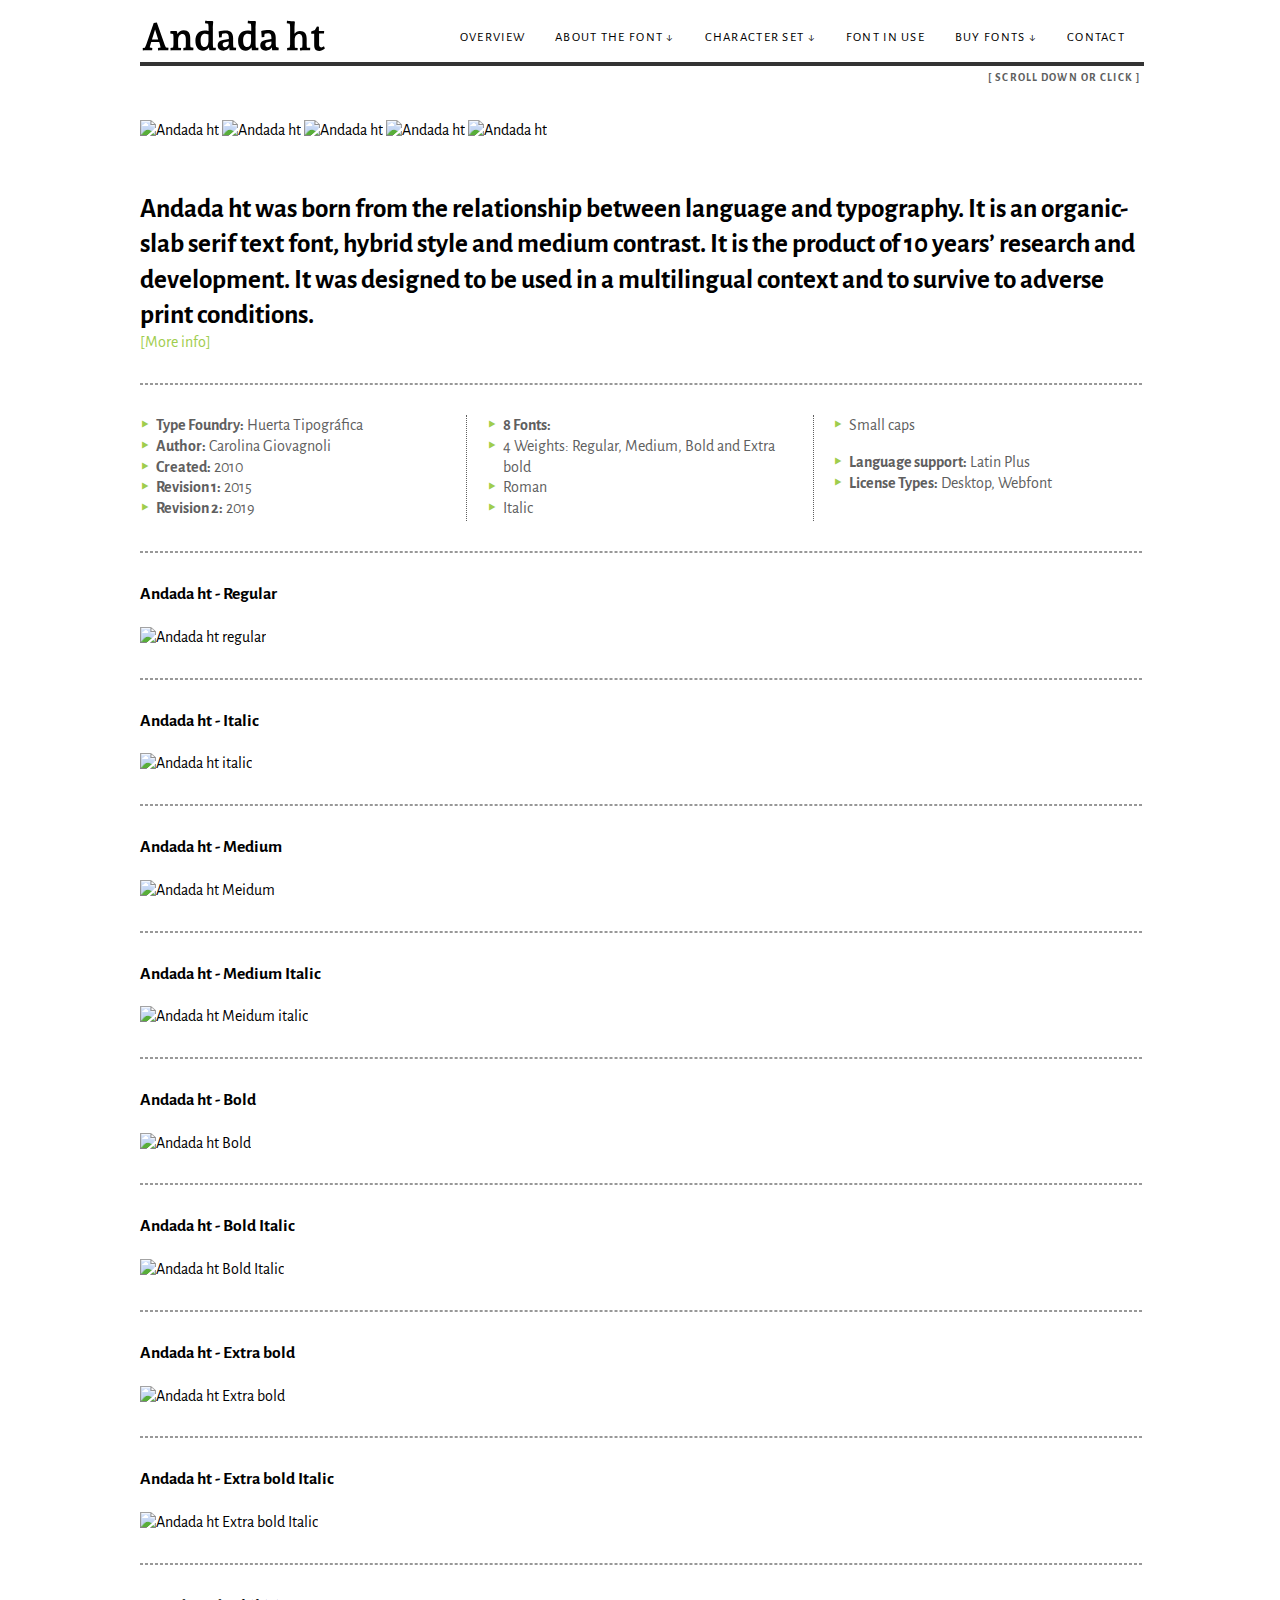
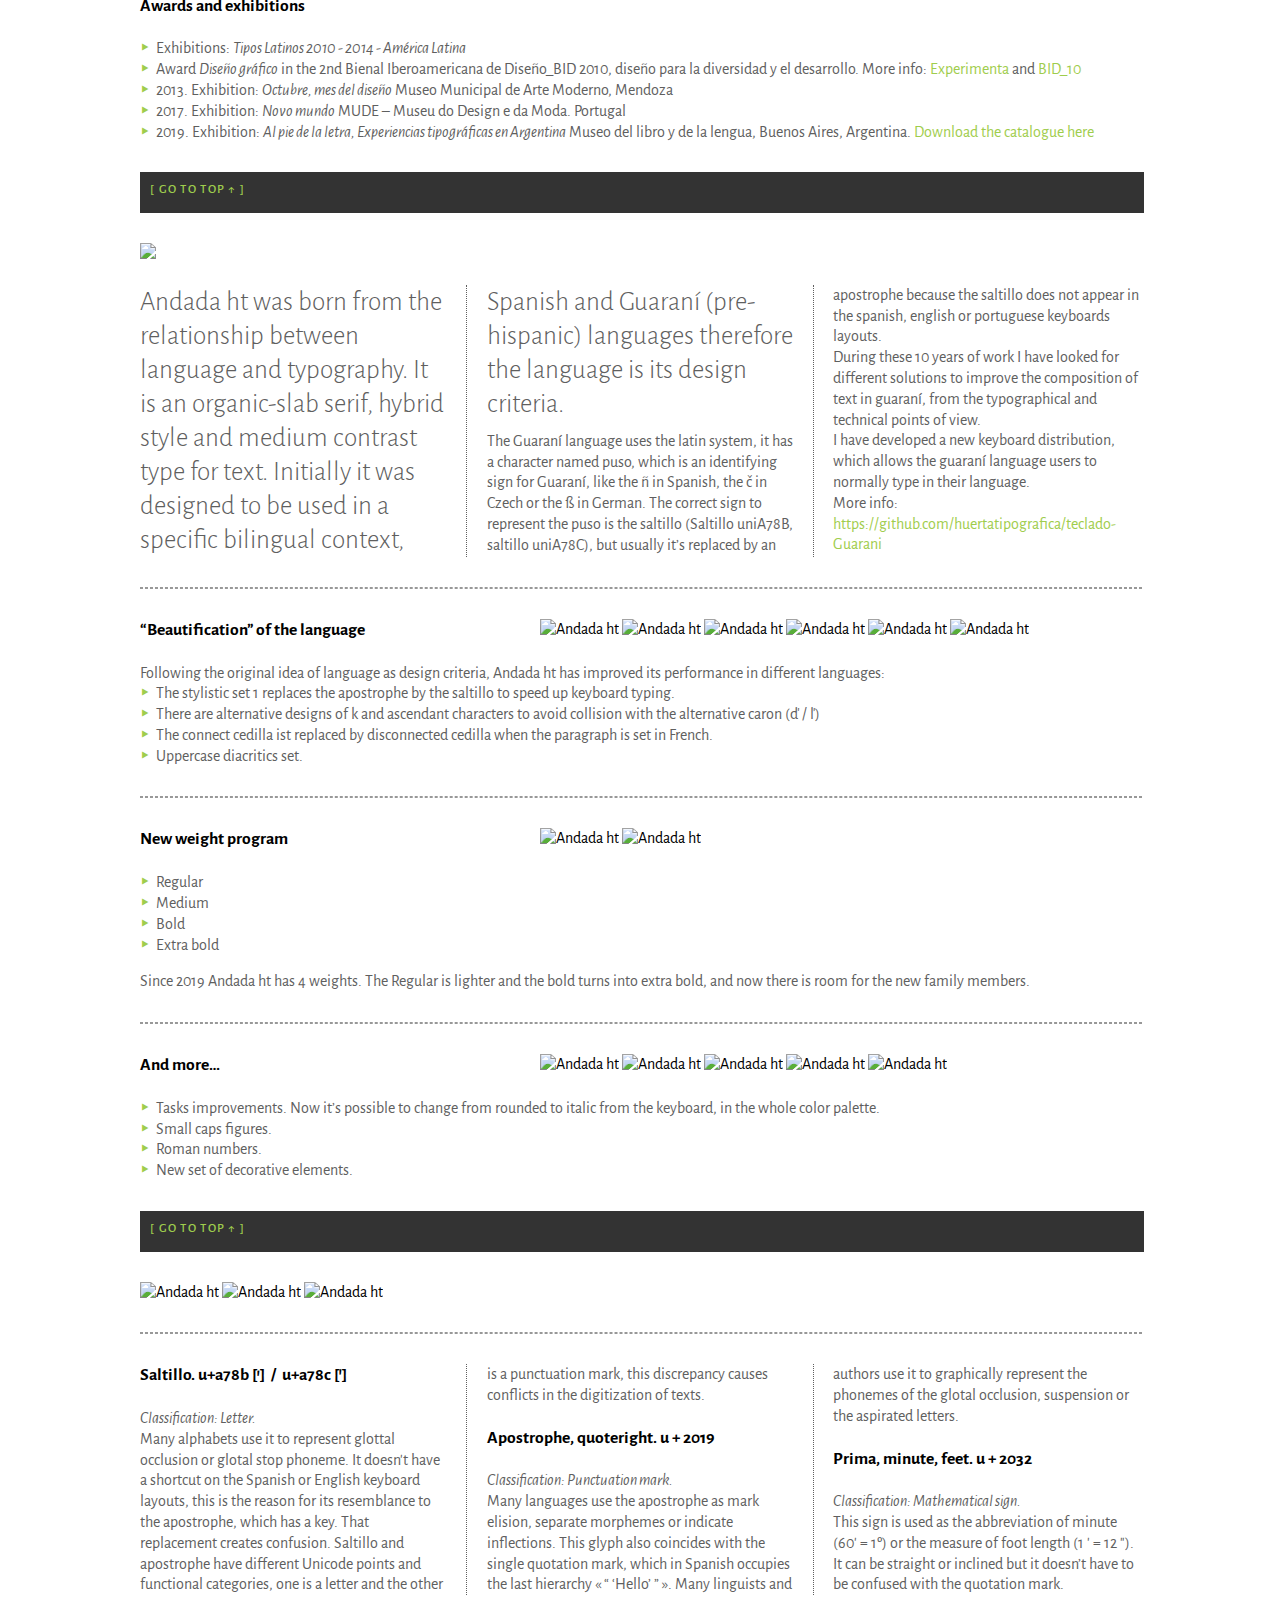
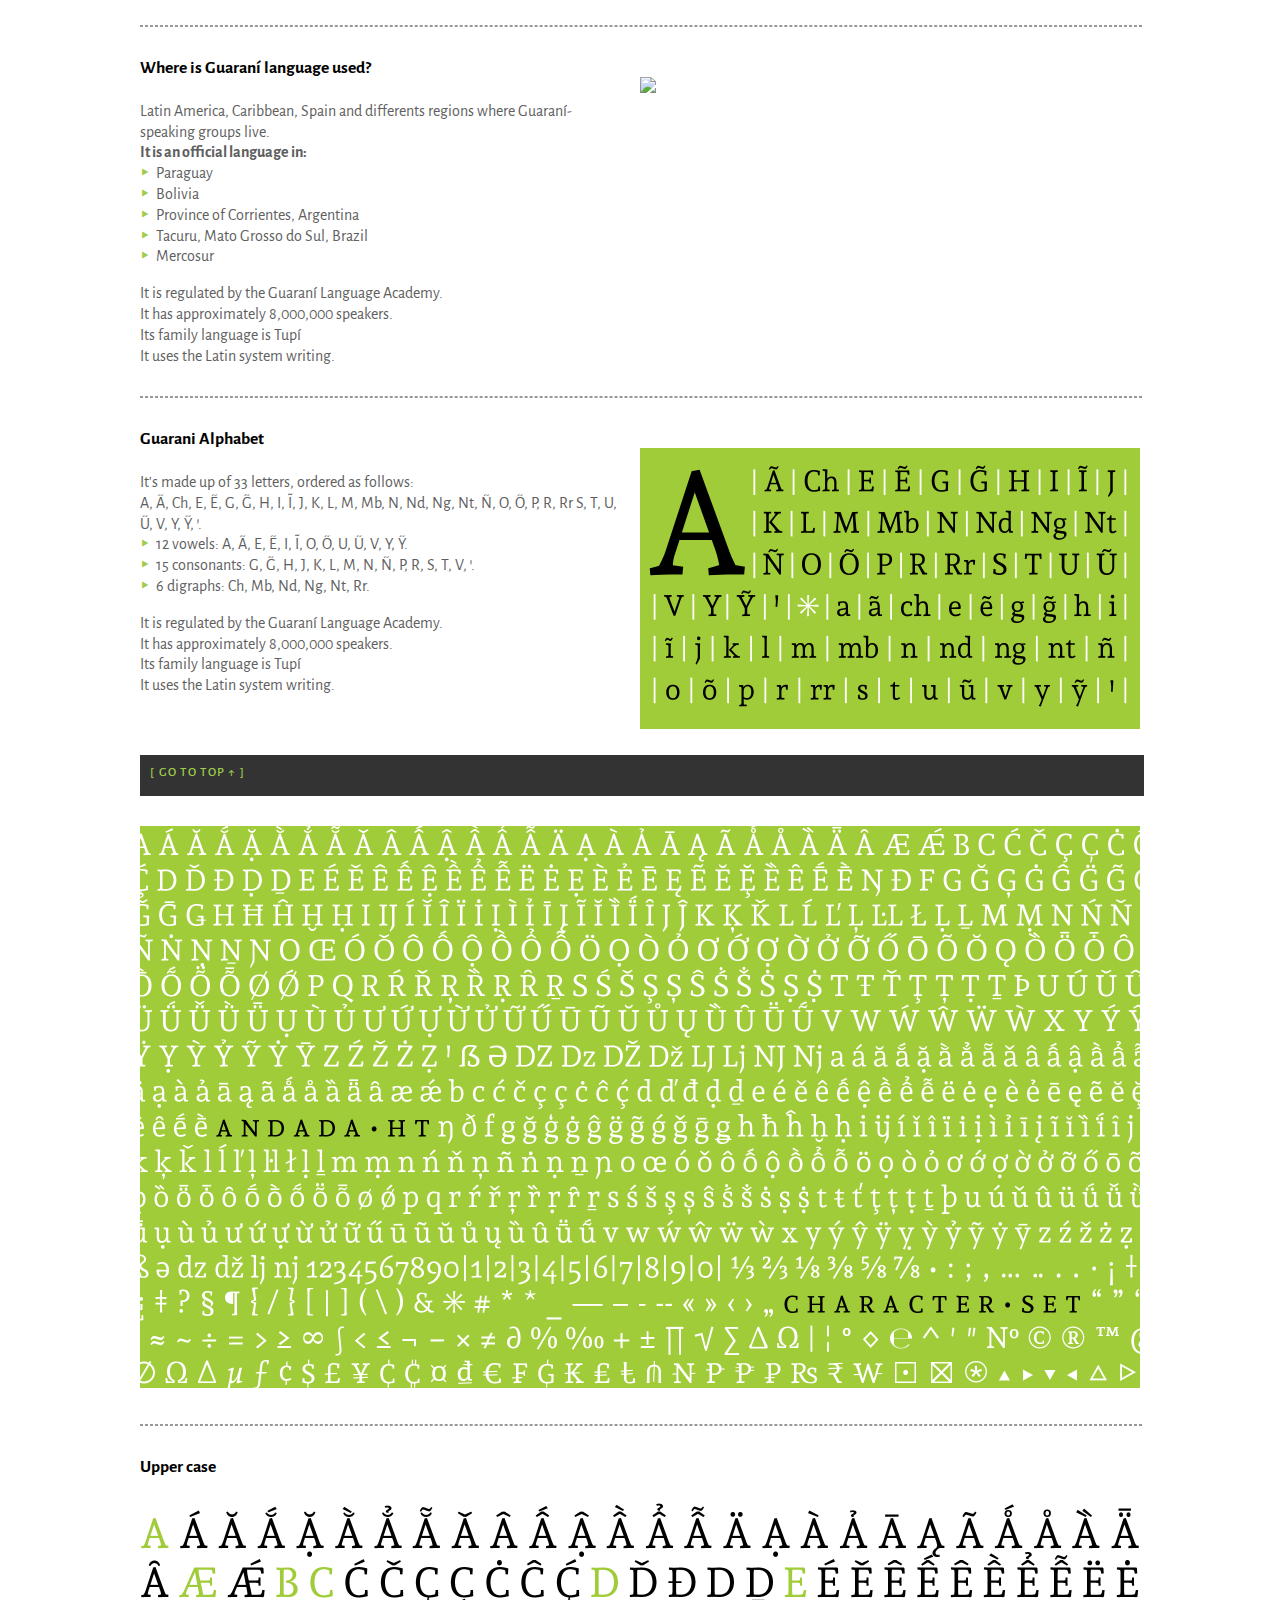
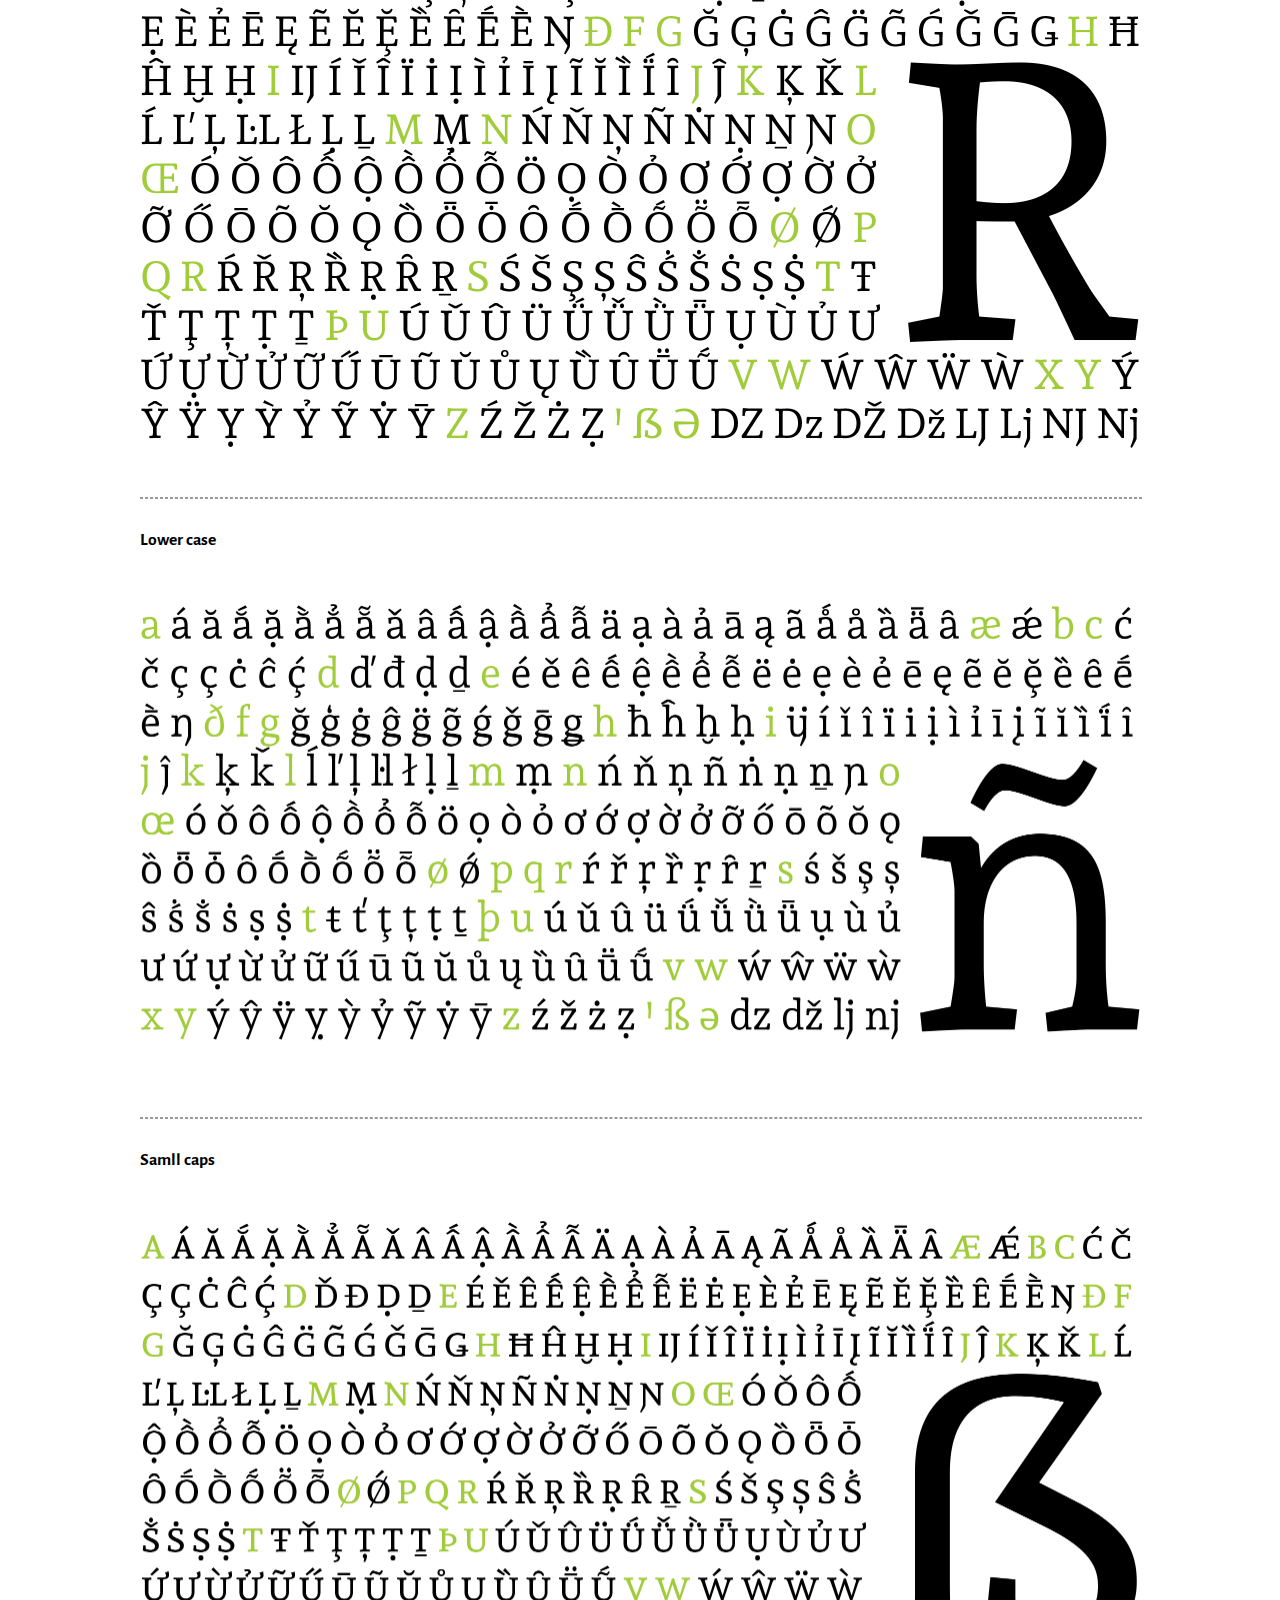
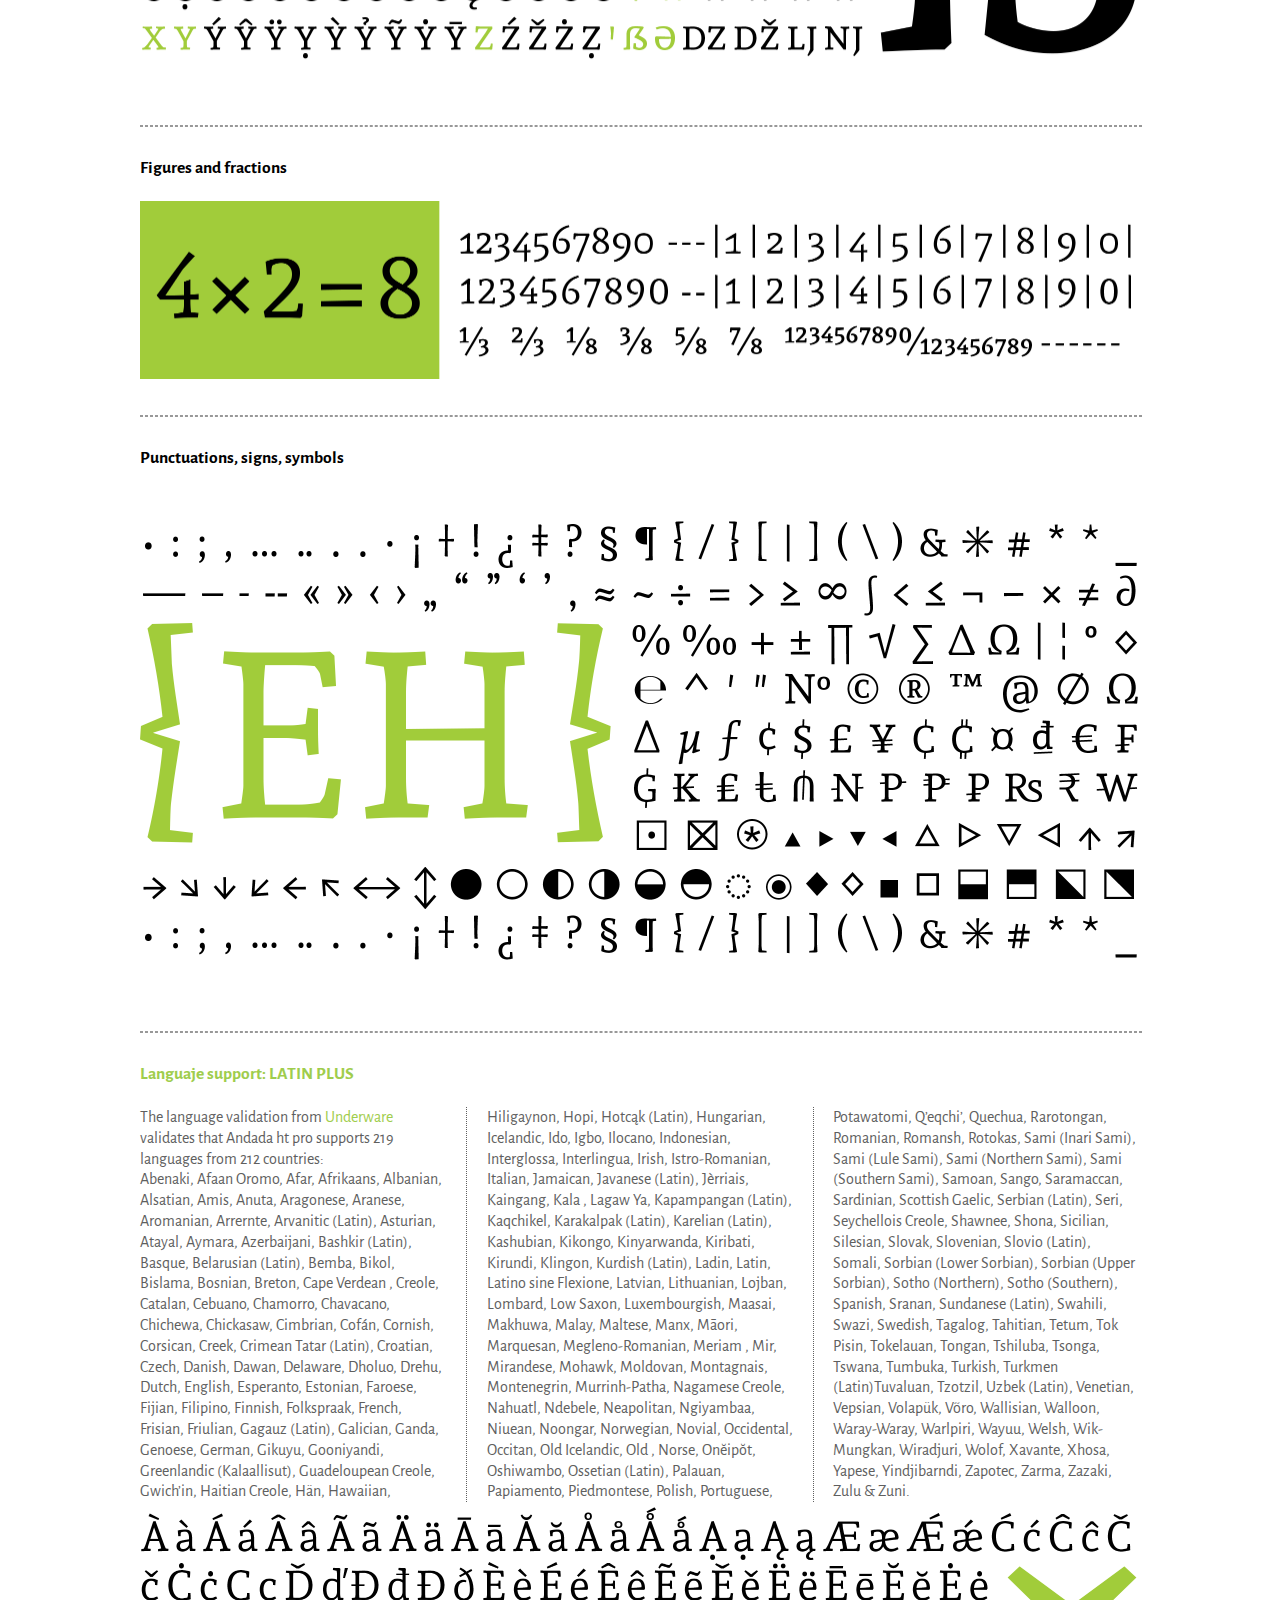
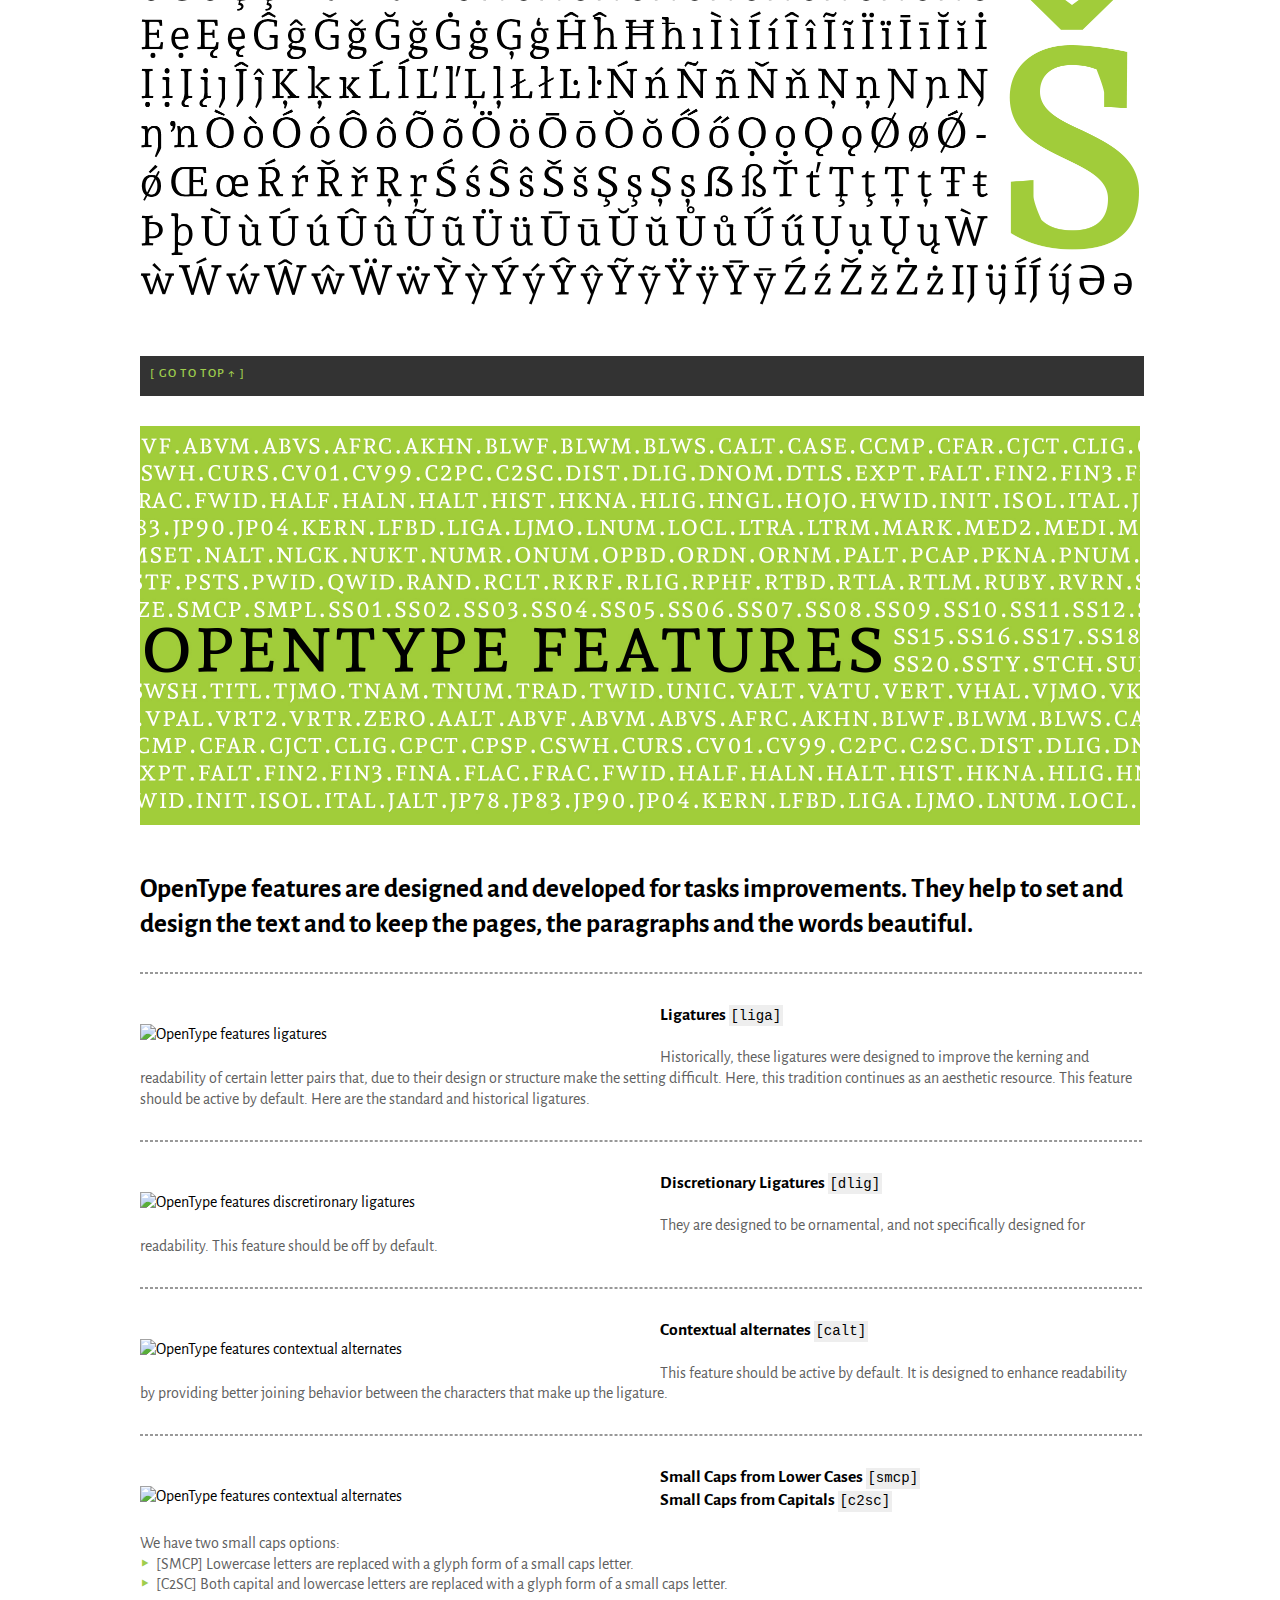
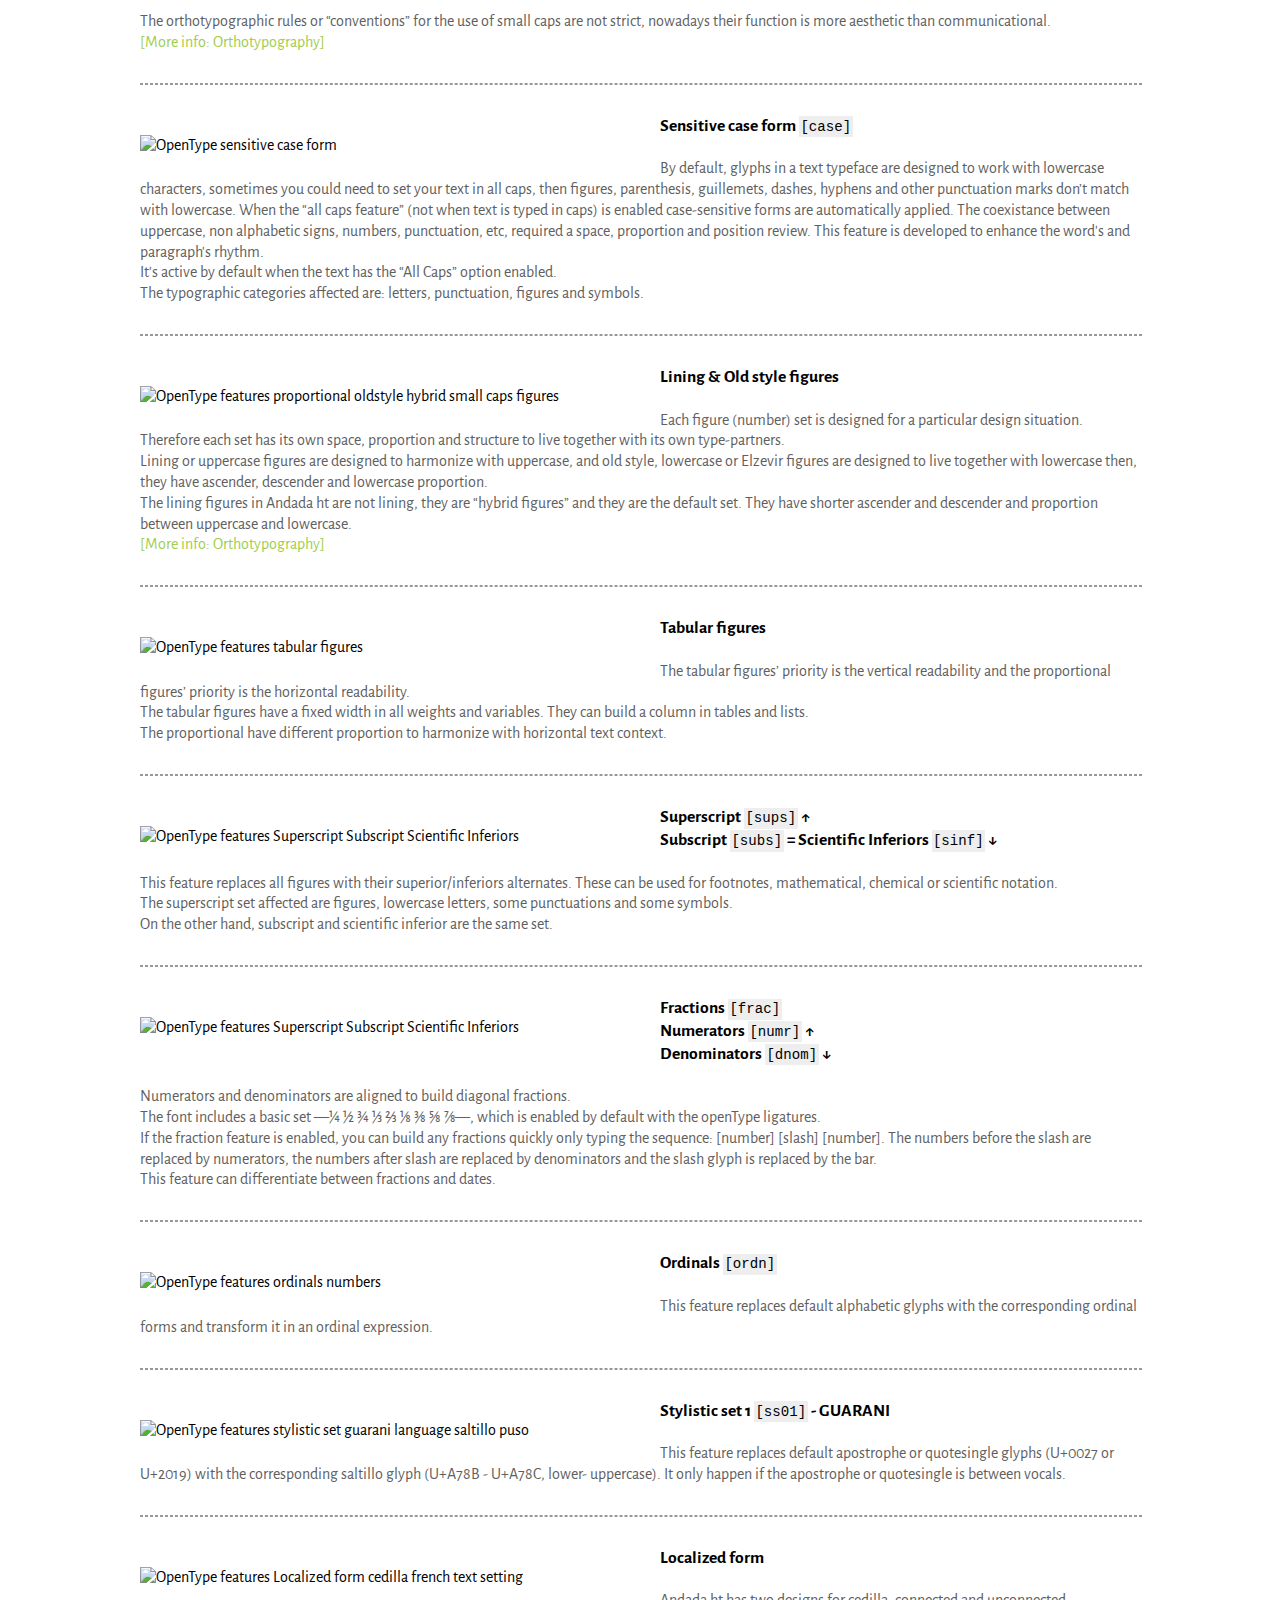
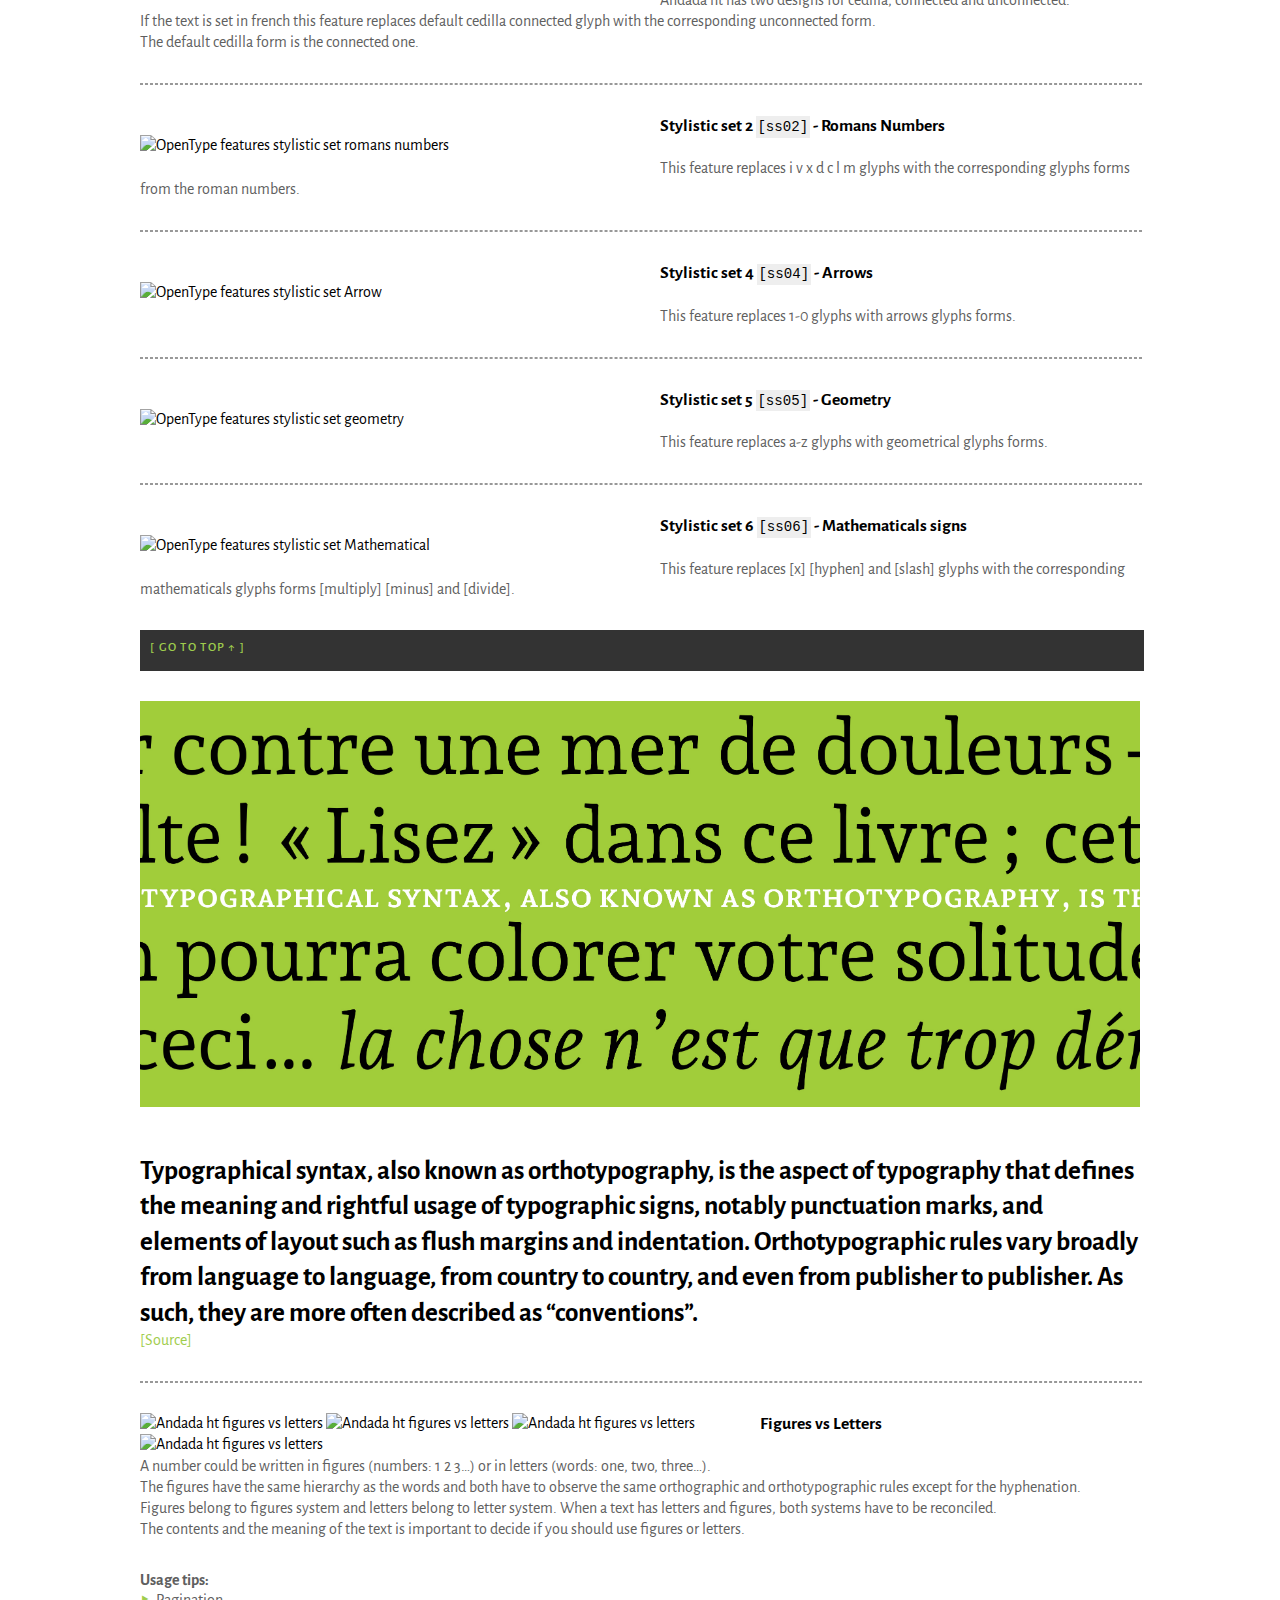
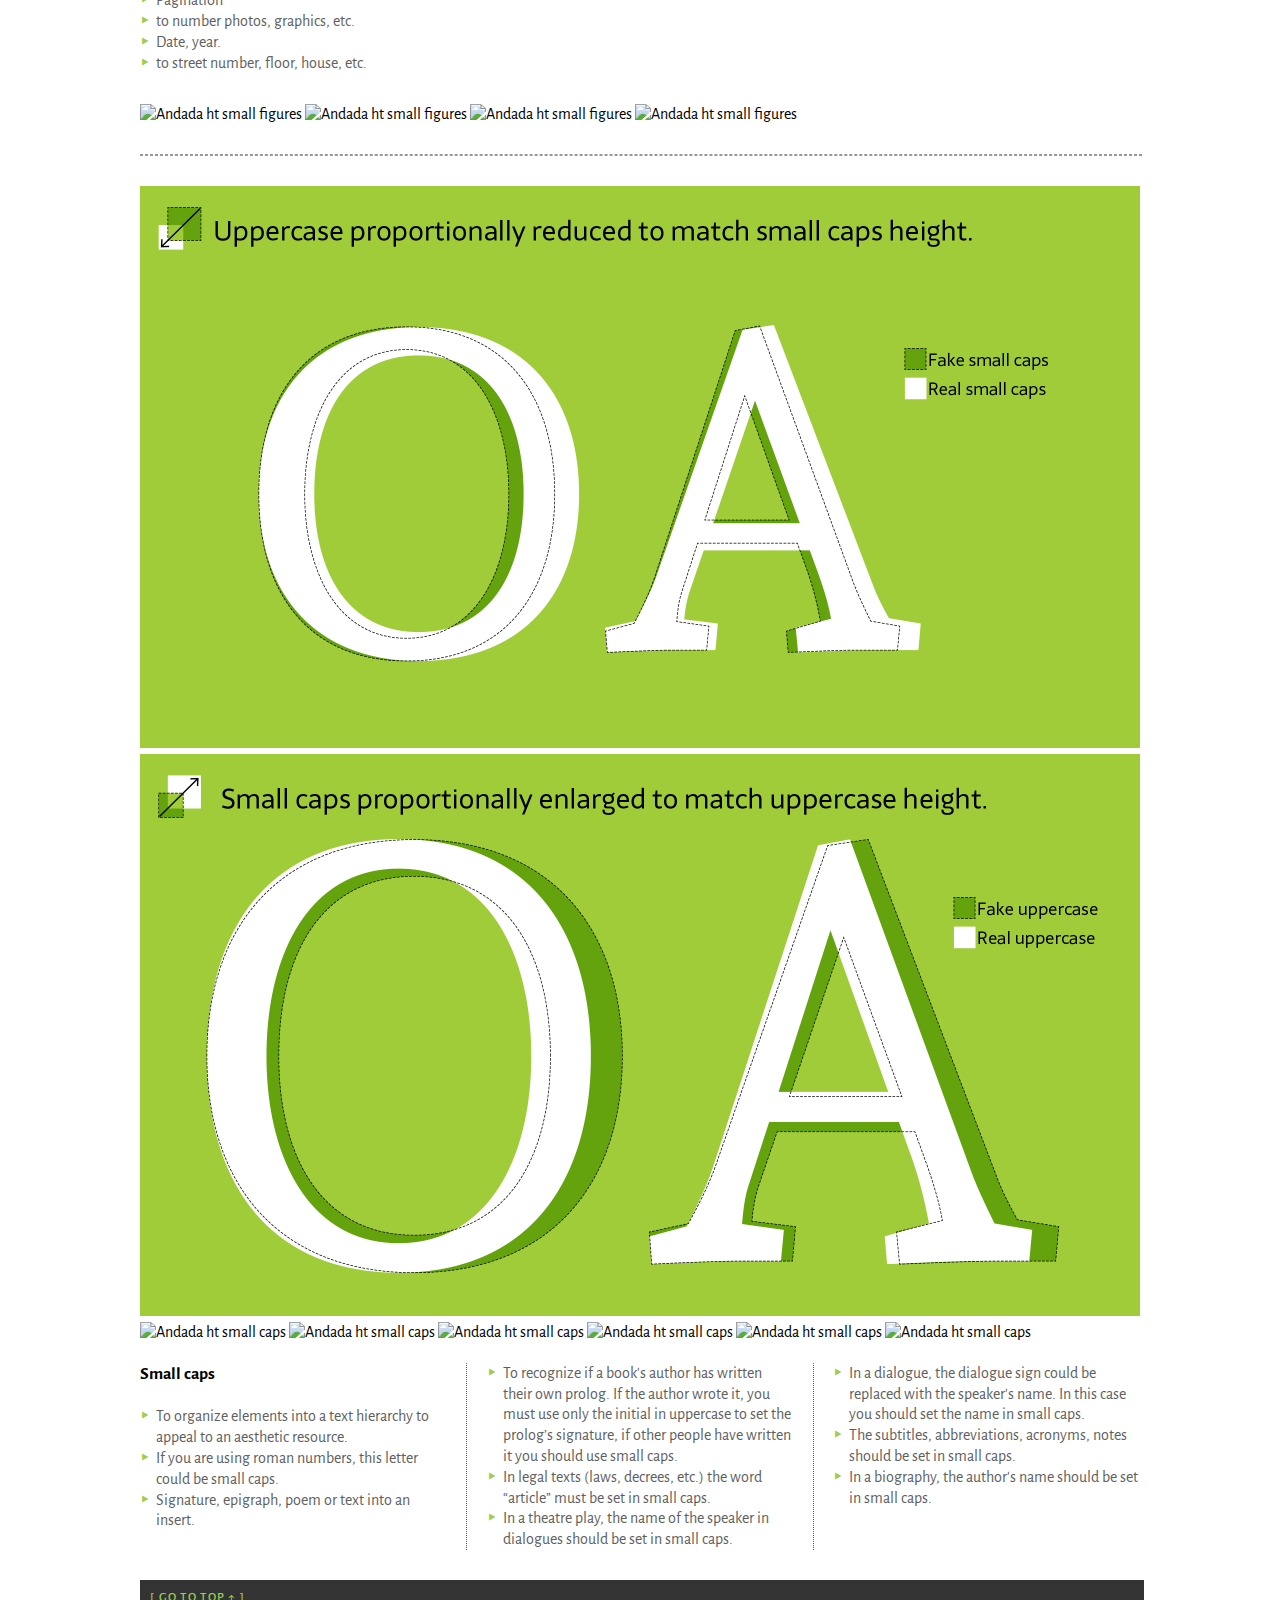
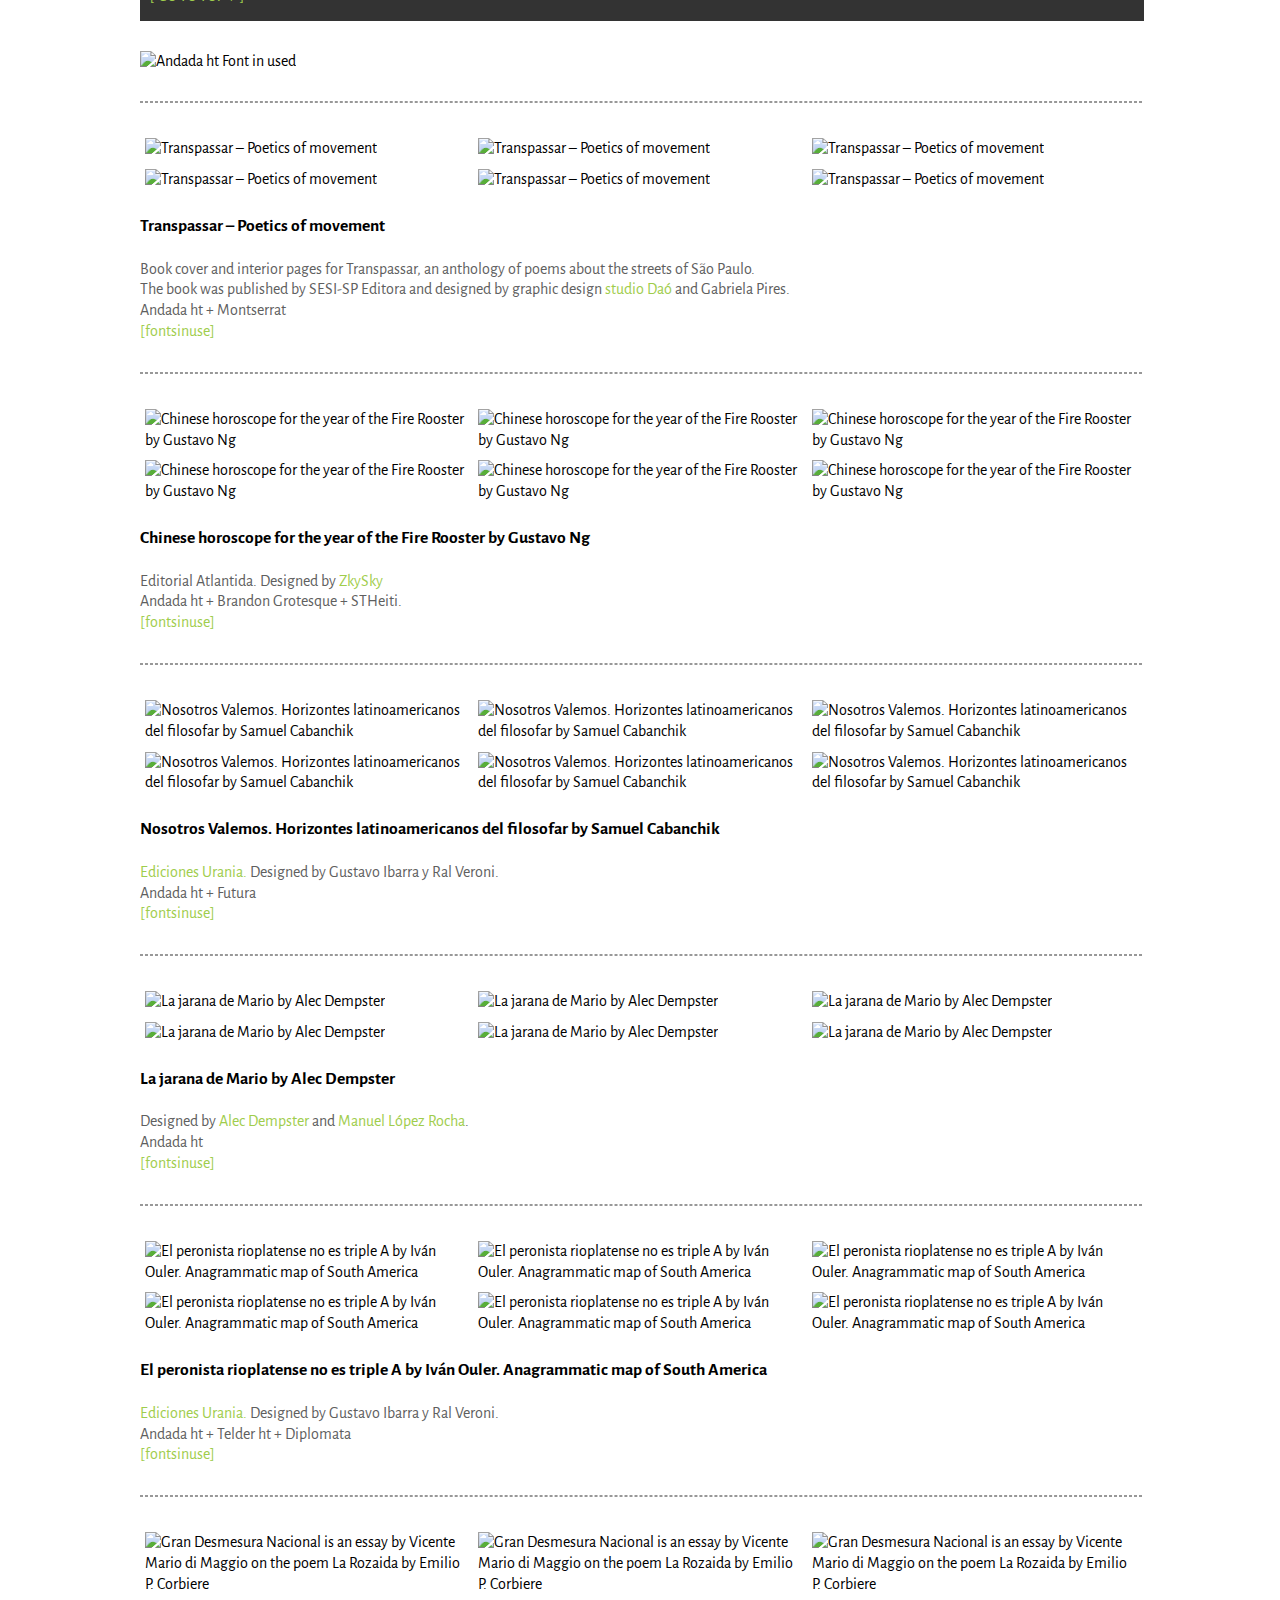
==== index.html @ 7bd8ff44 "link corrected" ====
<!DOCTYPE html>
<html>
  <head>
    <title>Andada ht</title>

    <meta charset="utf-8"> <!-- esto esta bien asi??? -->

    <link href="https://fonts.googleapis.com/css?family=Alegreya+Sans:300,400,400i,700,700i|Andada&display=swap" rel="stylesheet">

    <link href="./style.css" type="text/css" rel="stylesheet">


</head>

<html>

<body>

<header>

<nav>

	<!-- <h1>Andada ht</h1> -->
	<div class="logo">
		<a href="#Overview"><img src="./img/andadaht.svg" alt="Andada ht"></a></div>

	<ul class="nav">
		<li><a href="https://www.huertatipografica.com/en/contact" target="_blank">Contact</a></li>

		<li><a href="https://www.huertatipografica.com/en/fonts/andada-ht-pro" target="_blank">Buy fonts ↓</a>
			<ul><li><a href="#trial">Get a free trial version</a></li></ul></li>

		<li><a href="#fontinuse">Font in use</a></li>

		<li><a href="#characterset">Character set ↓</a>
			<ul>
				<li><a href="#OpenType">OpenType features →</a>
					<ul><li><a href="#liga">Ligatures</a></li>
						<li><a href="#dlig">Discretionary Ligatures</a></li>
						<li><a href="#calt">Contextual alternates</a></li>
						<li><a href="#smallcaps">Small Caps</a></li>
						<li><a href="#case">Case sensitive</a></li>
						<li><a href="#figure">Figures</a></li>
						<li><a href="#sups">Super- and subscript</a></li>
						<li><a href="#frac">Fractions</a></li>
						<li><a href="#ordn">Ordinals</a></li>
						<li><a href="#stylisticset">Stylistic set</a></li>
						<li><a href="#locl">Localized form</a></li>
					</ul></li>
				<li><a href="#orthotypography">Orthotypography</a></li>
			</ul>
		</li>

		<li><a href="#Aboutfont">About the font ↓</a>
			<ul>
				<li><a href="#Guarani">Guarani language</a></li>
			</ul>
		</li>

		<li><a href="#Overview">Overview</a></li>

	</ul>
<hr>
	<div class="textright"><p>[ Scroll down or click ]</p></div>

</nav>

</header>

<main>


<!-- LINK OVERVIEW / INDEX -->


	<section id="Overview">

		<div class="mainslides">	<!-- esta clase mainslides contiene todo lo referente al slide. Esta clase es la que uso para poder centrar y dar formato en los css, no le pongo de nombre ovewviewslides porque despues en toras secciones tambien puede haber slides, con esta clase le doy formato a todos los slides que haya en el sitio (ESPERO!)-->

				<div class="slides"> 		<!-- esta clase slides contiene concretamente las imagenes -->
					<img src="./img/web_info-general-1-andada-diacriticos.png" alt="Andada ht">
					<img src="./img/web_info-general-1-ne.png" alt="Andada ht">
					<img src="./img/web_info-general-1-tipografia-argentina.png" alt="Andada ht">
					<img src="./img/web_info-general-1-la-ene-tambien-es-gente.png" alt="Andada ht">
					<img src="./img/web_info-general-1-ruben-fontana.png" alt="Andada ht">
				</div>

		</div>

	<!-- TEXTO DEBAJO DEL SLIDE PRINCIPAL -->

		<div class="container">
			<h2>
				Andada ht was born from the relationship between language and typography. It is an organic-slab serif text font, hybrid style and medium contrast. It is the product of 10 years’ research and development. It was designed to be used in a multilingual context and to survive to adverse print conditions.
			</h2>

			<p><a href="#Aboutfont">[More info]</a></p>

		</div>

			<hr>
				<div class="container">
					<div class="columntext">
						<ul class="green">
							<li><strong>Type Foundry:</strong> Huerta Tipográfica</li>
							<li><strong>Author:</strong> Carolina Giovagnoli</li>
							<li><strong>Created:</strong> 2010</li>
							<li><strong>Revision 1:</strong> 2015</li>
							<li><strong>Revision 2:</strong> 2019</li>
						</ul>

						<ul class="green">
							<li><strong>8 Fonts:</strong></li>
								<ul class="green"><li>4 Weights: Regular, Medium, Bold and Extra bold</li>
									<li>Roman</li>
									<li>Italic</li>
									<li>Small caps</li>
								</ul>
						</ul>

						<ul class="green">
						<li><strong>Language support:</strong> Latin Plus</li>
						<li><strong>License Types:</strong> Desktop, Webfont</li>
						</ul>
					</div>
				</div>
			<hr>

<!-- IMAGENES ESPECIMEN -->

	<article id="especimen">

			<div class="container">
			    <h3>Andada ht - Regular</h3>
			    <figure><img src="img/web_info-general-2-regular.jpg" alt="Andada ht regular"></figure>
			</div>

		<hr>

			<div class="container">
			    <h3>Andada ht - Italic</h3>
			    <figure><img src="img/web_info-general-3-it.jpg" alt="Andada ht italic"></figure>
			</div>

		<hr>

			<div class="container">
			    <h3>Andada ht - Medium</h3>
			    <figure><img src="img/web_info-general-4-medium.jpg" alt="Andada ht Meidum"></figure>
			</div>

		<hr>

			<div class="container">
			    <h3>Andada ht - Medium Italic</h3>
			    <figure><img src="img/web_info-general-5-med-it.jpg" alt="Andada ht Meidum italic"></figure>
			</div>

		<hr>

			<div class="container">
			    <h3>Andada ht - Bold</h3>
			    <figure><img src="img/web_info-general-6-bold.jpg" alt="Andada ht Bold"></figure>
			</div>

		<hr>

			<div class="container">
				<h3>Andada ht - Bold Italic</h3>
			    <figure><img src="img/web_info-general-7-bold-it.jpg" alt="Andada ht Bold Italic"></figure>
			</div>

		<hr>

			<div class="container">
			    <h3>Andada ht - Extra bold</h3>
			    <figure><img src="img/web_info-general-8-extra-bold.jpg" alt="Andada ht Extra bold"></figure>
			</div>

		<hr>

			<div class="container">
			    <h3>Andada ht - Extra bold Italic</h3>
			    <figure><img src="img/web_info-general-9-extra-bold-it.jpg" alt="Andada ht Extra bold Italic"></figure>
			</div>

		<hr>

	</article>

<!-- PREMIOS MENCIONES PARTICIPACIONES -->

	<article id="Awards">

		<div class="container">
			<h3>Awards and exhibitions</h3>
			<ul class="green">
				<li>Exhibitions: <em>Tipos Latinos 2010 - 2014 - América Latina</em></li>
				<li>Award <em>Diseño gráfico</em> in the 2nd Bienal Iberoamericana de Diseño_BID 2010, diseño para la diversidad y el desarrollo. More info: <a href="https://www.experimenta.es/noticias/miscelanea/ii-bienal-iberoamericana-de-diseno-2537/" target="_blank">Experimenta</a> and <a href="http://www.bid-dimad.org/wp-content/uploads/II-Encuentro-BID-ESP1.pdf" target="_blank">BID_10</a></li>
				<li>2013. Exhibition: <em>Octubre, mes del diseño</em> Museo Municipal de Arte Moderno, Mendoza</li>
				<li>2017. Exhibition: <em>Novo mundo</em> MUDE – Museu do Design e da Moda. Portugal</li>
				<li>2019. Exhibition:  <em>Al pie de la letra, Experiencias tipográficas en Argentina</em> Museo del libro y de la lengua, Buenos Aires, Argentina. <a href="https://www.bn.gov.ar/micrositios/exposiciones/categoria1/al-pie-de-la-letra" target="_blank">Download the catalogue here</a></li>
			</ul>
		</div>

	</article>


	</section>


<div class="gototop"><p><a href="#Overview">[ go to top ↑ ]</a></p></div>
<hr>


<!-- LINK ABOUT THE FONT -->

	<section id="Aboutfont">

		<div class="container">
			<figure><img src="img/web_novedades-avane-e.jpg"></figure>



				<div class="columntext">

					<p class="bajada">Andada ht was born from the relationship between language and typography. It is an organic-slab serif, hybrid style and medium contrast type for text. Initially it was designed to be used in a specific bilingual context, Spanish and Guaraní (pre-hispanic) languages therefore the language is its design criteria.</p>

					<p>The Guaraní language uses the latin system, it has a character named puso, which is an identifying sign for Guaraní, like the ñ in Spanish, the č in Czech or the ß in German. The correct sign to represent the puso is the saltillo (Saltillo uniA78B, saltillo uniA78C), but usually it’s replaced by an apostrophe because the saltillo does not appear in the spanish, english or portuguese keyboards layouts.</p>
					<p>During these 10 years of work I have looked for different solutions to improve the composition of text in guaraní, from the typographical and technical points of view.</p>
					<p>I have developed a new keyboard distribution, which allows  the guaraní language users to normally type in their language.</p>

					<p>More info: <a href="https://github.com/huertatipografica/teclado-Guarani" target="_blank">https://github.com/huertatipografica/teclado-Guarani</a></p>
				</div>

		</div>

	<hr>

		<div class="container" id="refinamiento">		<!-- Beautification” of the language -->

			<figure>
				<div class="smallslidesright">	<!-- esta clase es para los slides pequeños-->
					<div class="slides">
						<img src="./img/web_novedades-2019-velkostami.jpg" alt="Andada ht">
						<img src="./img/web_novedades-2019-haekuera.jpg" alt="Andada ht">
						<img src="./img/web_novedades-2019-construcao-francais.jpg" alt="Andada ht">
						<img src="./img/web_novedades-2019-collecc-catalan.jpg" alt="Andada ht">
						<img src="./img/web_novedades-2019-ezsett.jpg" alt="Andada ht">
						<img src="./img/web_novedades-2019-set-de-diac.jpg" alt="Andada ht">
					</div>
				</div>
			</figure>

			<figcaption>
				<h3>“Beautification” of the language</h3>
				<p>Following the original idea of language as design criteria, Andada ht has improved its performance in different languages:</p>
				<ul class="green">
					<li>The stylistic set 1 replaces the apostrophe by the saltillo to speed up keyboard typing.</li>
					<li>There are alternative designs of k and ascendant characters to avoid collision with the alternative caron (ď / ľ)</li>
					<li>The connect cedilla ist replaced by disconnected cedilla when the paragraph is set in French.</li>
					<li>Uppercase diacritics set.</li>
				</ul>
			</figcaption>

		</div>

	<hr>

		<div class="container"  id="newweight">			<!-- New weight program -->
			<figure>
				<div class="smallslidesright">
					<div class="slides">
						<img src="./img/web_novedades-hola.jpg" alt="Andada ht">
						<img src="./img/web_novedades-ciao.jpg" alt="Andada ht">
					</div>
				</div>
			</figure>

			<figcaption >
				<h3>New weight program</h3>
				<ul class="green">
					<li>Regular</li>
					<li>Medium</li>
					<li>Bold</li>
					<li>Extra bold</li>
				</ul>
				<p>Since 2019 Andada ht has 4 weights. The Regular is lighter and the bold turns into extra bold, and now there is room for the new family members.</p>
			</figcaption>
		</div>

	<hr>

		<div class="container" id="more">			<!-- and more… -->
			<figure>
				<div class="smallslidesright">
					<div class="slides"> 		<!-- esta clase slides contiene concretamente las imagenes -->
						<img src="./img/web_novedades-estrellas.jpg" alt="Andada ht">
						<img src="./img/web_novedades-geometria.jpg" alt="Andada ht">
						<img src="./img/web_novedades-regular-a-italica.jpg" alt="Andada ht">
						<img src="./img/web_novedades-2019-figuras-lc-sc-uc.jpg" alt="Andada ht">
						<img src="./img/web_novedades-2019-lunas.jpg" alt="Andada ht">
					</div>
				</div>
			</figure>

			<figcaption >
				<h3>And more…</h3>
				<ul class="green">
					<li>Tasks improvements. Now it’s possible to change from rounded to italic from the keyboard, in the whole color palette.</li>
					<li>Small caps figures.</li>
					<li>Roman numbers.</li>
					<li>New set of decorative elements.</li>
				</ul>
			</figcaption>
		</div>

	</section>


<div class="gototop"><p><a href="#Overview">[ go to top ↑ ]</a></p></div>
<hr>


<!-- LINK GUARANI LANGUAGE-->


	<section id="Guarani">
	<div class="container">
		<div class="mainslides">	<!-- slide grande-->

				<div class="slides">
					<img src="./img/web_novedades-saltillo.jpg" alt="Andada ht">
					<img src="./img/web_novedades-apostrofo.jpg" alt="Andada ht">
					<img src="./img/web_novedades-prima.jpg" alt="Andada ht">
				</div>
		</div>
	</div>

	<hr>

	<div class="container">
		<div class="columntext">

			<h3>Saltillo. u+a78b [ꞌ] / u+a78c [Ꞌ]</h3>
			<p><em>Classification: Letter.</em><br>
			Many alphabets use it to represent glottal occlusion or glotal stop phoneme. It doesn't have a shortcut on the Spanish or English keyboard layouts, this is the reason for its resemblance to the apostrophe, which has a key. That replacement creates confusion. Saltillo and apostrophe have different Unicode points and functional categories, one is a letter and the other is a punctuation mark, this discrepancy causes conflicts in the digitization of texts.</p>
		<br>
			<h3>Apostrophe, quoteright. u + 2019</h3>
			<p><em>Classification: Punctuation mark.</em><br>
			Many languages use the apostrophe as mark elision, separate morphemes or indicate inflections. This glyph also coincides with the single quotation mark, which in Spanish occupies the last hierarchy « “ ‘Hello’ ” ». Many linguists and authors use it to graphically represent the phonemes of the glotal occlusion, suspension or the aspirated letters.</p>
		<br>
			<h3>Prima, minute, feet. u + 2032</h3>
			<p><em>Classification: Mathematical sign.</em><br>
			This sign is used as the abbreviation of minute (60′ = 1º) or the measure of foot length (1 ′ = 12 ″). It can be straight or inclined but it doesn’t have to be confused with the quotation mark.</p>

		</div>
	</div>

	<hr>

	<!-- DONDE SE HABLA GUARANI -->

	<div class="container">
		<figure class="imgright">
			<img src="img/web-mapa-guarani.jpg">
		</figure>

		<figcaption>
		<h3>Where is Guaraní language used?</h3>
			<p>Latin America, Caribbean, Spain and differents regions where Guaraní-speaking groups live.</p>
			<p><strong>It is an official language in:</strong></p>
			<ul class="green">
				<li>Paraguay</li>
				<li>Bolivia</li>
				<li>Province of Corrientes, Argentina</li>
				<li>Tacuru, Mato Grosso do Sul, Brazil</li>
				<li>Mercosur</li>
			</ul></p>
			<p>It is regulated by the Guaraní Language Academy.<br>
			It has approximately 8,000,000 speakers.<br>
			Its family language is Tupí <br>
			It uses the Latin system writing.<br>
			</p>
		</figcaption>
	</div>

		<hr>

	<!-- ALFABETO GUARANI -->

	<div class="container">
		<figure class="imgright">
			<img src="img/web-set-de-carateres-guarani.png" alt="Guarani Alphabe's characters set">
		</figure>

		<figcaption>
		<h3>Guarani Alphabet</h3>
			<p>It's made up of 33 letters, ordered as follows: <br>
			A, Ã, Ch, E, Ẽ, G, G̃, H, I, Ĩ, J, K, L, M, Mb, N, Nd, Ng, Nt, Ñ, O, Õ, P, R, Rr S, T, U, Ũ, V, Y, Ỹ, Ꞌ.</p>
			<ul class="green">
				<li>12 vowels: A, Ã, E, Ẽ, I, Ĩ, O, Õ, U, Ũ, V, Y, Ỹ.</li>
				<li>15 consonants: G, G̃, H, J, K, L, M, N, Ñ, P, R, S, T, V, Ꞌ.</li>
				<li>6 digraphs: Ch, Mb, Nd, Ng, Nt, Rr.</li>
			</ul></p>
			<p>It is regulated by the Guaraní Language Academy.<br>
			It has approximately 8,000,000 speakers.<br>
			Its family language is Tupí <br>
			It uses the Latin system writing.<br>
			</p>
		</figcaption>
	</div>


</section>


<div class="gototop"><p><a href="#Overview">[ go to top ↑ ]</a></p></div>
<hr>

<!-- SET DE CARACETERES -->


<section id="characterset">
<div class="container">
	<figure><img src="./img/web_set-de-caracteres-0-banner.png" alt="Andada ht Character set"></figure>
<div class="container">
<hr>

	<div class="container">
	    <h3>Upper case</h3>
	    <figure><img src="img/web_set-de-caracteres-uppercase.png" alt="Andada ht regular"></figure>
	</div>
<hr>
	<div class="container">
	    <h3>Lower case</h3>
	    <figure><img src="img/web_set-de-caracteres-lowercase.png" alt="Andada ht italic"></figure>
	</div>
<hr>
	<div class="container">
	    <h3>Samll caps</h3>
	    <figure><img src="img/web_set-de-caracteres-small-caps.png" alt="Andada ht Medium"></figure>
	</div>
<hr>
	<div class="container">
	    <h3>Figures and fractions</h3>
	    <figure><img src="img/web_set-de-caracteres-figures.png" alt="Andada ht Medium italic"></figure>
	</div>
<hr>
	<div class="container">
	    <h3>Punctuations, signs, symbols</h3>
	    <figure><img src="img/web_set-de-caracteres-puntuacion-simbolos-etc.png" alt="Andada ht Bold"></figure>
	</div>
<hr>
	<div class="container">
		<h3><a href="https://underware.nl/latin_plus/validate/" target="_blank">Languaje support: LATIN PLUS</a></h3>

		<div class="columntext">
		<p>The language validation from <a href="https://underware.nl/" target="_blank">Underware</a> validates that Andada ht pro supports 219 languages from 212 countries:<br>
		Abenaki, Afaan Oromo, Afar, Afrikaans, Albanian, Alsatian, Amis, Anuta, Aragonese, Aranese, Aromanian, Arrernte, Arvanitic (Latin), Asturian, Atayal, Aymara, Azerbaijani, Bashkir (Latin), Basque, Belarusian (Latin), Bemba, Bikol, Bislama, Bosnian, Breton, Cape Verdean , Creole, Catalan, Cebuano, Chamorro, Chavacano, Chichewa, Chickasaw, Cimbrian, Cofán, Cornish, Corsican, Creek, Crimean Tatar (Latin), Croatian, Czech, Danish, Dawan, Delaware, Dholuo, Drehu, Dutch, English, Esperanto, Estonian, Faroese, Fijian, Filipino, Finnish, Folkspraak, French, Frisian, Friulian, Gagauz (Latin), Galician, Ganda, Genoese, German, Gikuyu, Gooniyandi, Greenlandic (Kalaallisut), Guadeloupean Creole, Gwich’in, Haitian Creole, Hän, Hawaiian, Hiligaynon, Hopi, Hotcąk (Latin), Hungarian, Icelandic, Ido, Igbo, Ilocano, Indonesian, Interglossa, Interlingua, Irish, Istro-Romanian, Italian, Jamaican, Javanese (Latin), Jèrriais, Kaingang, Kala , Lagaw Ya, Kapampangan (Latin), Kaqchikel, Karakalpak (Latin), Karelian (Latin), Kashubian, Kikongo, Kinyarwanda, Kiribati, Kirundi, Klingon, Kurdish (Latin), Ladin, Latin, Latino sine Flexione, Latvian, Lithuanian, Lojban, Lombard, Low Saxon, Luxembourgish, Maasai, Makhuwa, Malay, Maltese, Manx, Māori, Marquesan, Megleno-Romanian, Meriam , Mir, Mirandese, Mohawk, Moldovan, Montagnais, Montenegrin, Murrinh-Patha, Nagamese Creole, Nahuatl, Ndebele, Neapolitan, Ngiyambaa, Niuean, Noongar, Norwegian, Novial, Occidental, Occitan, Old Icelandic, Old , Norse, Onĕipŏt, Oshiwambo, Ossetian (Latin), Palauan, Papiamento, Piedmontese, Polish, Portuguese, Potawatomi, Q’eqchi’, Quechua, Rarotongan, Romanian, Romansh, Rotokas, Sami (Inari Sami), Sami (Lule Sami), Sami (Northern Sami), Sami (Southern Sami), Samoan, Sango, Saramaccan, Sardinian, Scottish Gaelic, Serbian (Latin), Seri, Seychellois Creole, Shawnee, Shona, Sicilian, Silesian, Slovak, Slovenian, Slovio (Latin), Somali, Sorbian (Lower Sorbian), Sorbian (Upper Sorbian), Sotho (Northern), Sotho (Southern), Spanish, Sranan, Sundanese (Latin), Swahili, Swazi, Swedish, Tagalog, Tahitian, Tetum, Tok Pisin, Tokelauan, Tongan, Tshiluba, Tsonga, Tswana, Tumbuka, Turkish, Turkmen (Latin)Tuvaluan, Tzotzil, Uzbek (Latin), Venetian, Vepsian, Volapük, Võro, Wallisian, Walloon, Waray-Waray, Warlpiri, Wayuu, Welsh, Wik-Mungkan, Wiradjuri, Wolof, Xavante, Xhosa, Yapese, Yindjibarndi, Zapotec, Zarma, Zazaki, Zulu & Zuni.
		</p>
		</div>

		<img src="img/web_set-de-caracteres-underware.png" alt="characers set valitadtion">
	</div>


	</section>

<div class="gototop"><p><a href="#Overview">[ go to top ↑ ]</a></p></div>
<hr>

<!-- OPEN TYPE FEATURES -->

	<section id="OpenType">
		<div class="container">
				<figure><img src="./img/web_OPEN-TYPE-0-banner.jpg" alt="Andada ht OpenType features"></figure>
				<div class="verde"><h2>OpenType features are designed and developed for tasks improvements. They help to set and design the text and to keep the pages, the paragraphs and the words beautiful.</h2></div>
		</div>
	<hr>

		<div class="container" id="liga">
			<figure  class="imgleft">
				<img src="img/web_OPEN-TYPE-1-liga.jpg" alt="OpenType features ligatures">
			</figure>

			<figcaption>
				<h3>Ligatures <code>[liga]</code></h3>
				<p>Historically, these ligatures were designed to improve the kerning and readability of certain letter pairs that, due to their design or structure make the setting difficult. Here, this tradition continues as an aesthetic resource. This feature should be active by default. Here are the standard and historical ligatures.</p>
			</figcaption>
		</div>


	<hr>


		<div class="container" id="dlig">
			<figure  class="imgleft">
				<img src="img/web_OPEN-TYPE-2-dlig.jpg" alt="OpenType features discretironary ligatures">
			</figure>

			<figcaption>
				<h3>Discretionary Ligatures <code>[dlig]</code></h3>
				<p>They are designed to be ornamental, and not specifically designed for readability. This feature should be off by default.</p>
			</figcaption>
		</div>


	<hr>


		<div class="container" id="calt">
			<figure  class="imgleft">
				<img src="img/web_OPEN-TYPE-3-calt.jpg" alt="OpenType features contextual alternates">
			</figure>

			<figcaption>
				<h3>Contextual alternates <code>[calt]</code></h3>
				<p>This feature should be active by default. It is designed to enhance readability by providing better joining behavior between the characters that make up the ligature.</p>
			</figcaption>
		</div>


	<hr>


		<div class="container" id="smallcaps">
				<figure  class="imgleft">
					<img src="img/web_OPEN-TYPE-4-smcp-c2sc.jpg" alt="OpenType features contextual alternates">
				</figure>

				<figcaption>
					<h3>Small Caps from Lower Cases <code>[smcp]</code><br>
					Small Caps from Capitals <code>[c2sc]</code></h3>
					<p>We have two small caps options:</p>
					<ul class="green">
							<li>[SMCP] Lowercase letters are replaced with a glyph form of a small caps letter.</li>
							<li>[C2SC] Both capital and lowercase letters are replaced with a glyph form of a small caps letter.</li>
                    </ul>
					<p>The orthotypographic rules or “conventions” for the use of small caps are not strict, nowadays their function is more aesthetic than communicational.<br>
					<a href="#orthotypography">[More info: Orthotypography]</a></p>
				</figcaption>
		</div>


	<hr>


		<div class="container" id="case">
				<figure  class="imgleft">
					<img src="img/web_OPEN-TYPE-5-case.jpg" alt="OpenType sensitive case form">
				</figure>

				<figcaption>
					<h3>Sensitive case form <code>[case]</code></h3>
					<p>By default, glyphs in a text typeface are designed to work with lowercase characters, sometimes you could need to set your text in all caps, then figures, parenthesis, guillemets, dashes, hyphens and other punctuation marks don’t match with lowercase. When the “all caps feature” (not when text is typed in caps) is enabled case-sensitive forms are automatically applied. The coexistance between uppercase, non alphabetic signs, numbers, punctuation, etc, required a space, proportion and position review. This feature is developed to enhance the word's and paragraph's rhythm.<br>
					It's active by default when the text has the “All Caps” option enabled.<br>
					The typographic categories affected are: letters, punctuation, figures and symbols.</p>
				</figcaption>
		</div>


	<hr>


		<div class="container" id="figures">
				<figure  class="imgleft">
					<img src="img/web_OPEN-TYPE-6-poportional-figures.jpg" alt="OpenType features proportional oldstyle hybrid small caps figures">
				</figure>

				<figcaption>
					<h3>Lining & Old style figures</h3>
					<p>Each figure (number) set is designed for a particular design situation. Therefore each set has its own space, proportion and structure to live together with its own type-partners.<br>Lining or uppercase figures are designed to harmonize with uppercase, and old style, lowercase or Elzevir figures are designed to live together with lowercase then, they have ascender, descender and lowercase proportion. <br>
					The lining figures in Andada ht are not lining, they are “hybrid figures” and they are the default set. They have shorter ascender and descender and proportion between uppercase and lowercase.<br>
					<a href="#orthotypography">[More info: Orthotypography]</a></p>
				</figcaption>
		</div>


	<hr>


		<div class="container" id="tab">
				<figure  class="imgleft">
					<img src="img/web_OPEN-TYPE-7-tabular-fitures.jpg" alt="OpenType features tabular figures">
				</figure>

				<figcaption>
					<h3>Tabular figures</h3>
					<p>The tabular figures’ priority is the vertical readability and the proportional figures’ priority is the horizontal readability.<br>
					The tabular figures have a fixed width in all weights and variables. They can build a column in tables and lists.<br>
					The proportional have different proportion to harmonize with horizontal text context.</p>
				</figcaption>
		</div>


	<hr>


		<div class="container" id="sups">
				<figure  class="imgleft">
					<img src="img/web_OPEN-TYPE-8-sups-subs.jpg" alt="OpenType features Superscript Subscript Scientific Inferiors">
				</figure>

				<figcaption>
					<h3>Superscript <code>[sups]</code> ↑ <br>
					Subscript <code>[subs]</code> = Scientific Inferiors <code>[sinf]</code> ↓</h3>
					<p>This feature replaces all figures with their superior/inferiors alternates. These can be used for footnotes, mathematical, chemical or scientific notation.<br>
					The superscript set affected are figures, lowercase letters, some punctuations and some symbols.<br>
					On the other hand, subscript and scientific inferior are the same set.</p>
				</figcaption>
		</div>


	<hr>


		<div class="container" id="frac">
				<figure  class="imgleft">
					<img src="img/web_OPEN-TYPE-9-frac-numr-dnom.jpg" alt="OpenType features Superscript Subscript Scientific Inferiors">
				</figure>

				<figcaption>
					<h3>Fractions <code>[frac]</code><br>
					Numerators <code>[numr]</code> ↑<br>
					Denominators <code>[dnom]</code> ↓ </h3>
					<p>Numerators and denominators are aligned to build diagonal fractions.<br>
					The font includes a basic set  —¼ ½ ¾ ⅓ ⅔ ⅛ ⅜ ⅝ ⅞—, which is enabled by default with the openType ligatures.<br>
					If the fraction feature is enabled, you can build any fractions quickly only typing the sequence: [number] [slash] [number]. The numbers before the slash are replaced by numerators, the numbers after slash are replaced by denominators and the slash glyph is replaced by the bar.<br>
					This feature can differentiate between fractions and dates.</p>
				</figcaption>
		</div>


	<hr>


		<div class="container" id="ordn">
				<figure  class="imgleft">
					<img src="img/web_OPEN-TYPE-10-ordn.jpg" alt="OpenType features ordinals numbers">
				</figure>

				<figcaption>
					<h3>Ordinals <code>[ordn]</code></h3>
					<p>This feature replaces default alphabetic glyphs with the corresponding ordinal forms and transform it in an ordinal expression.</p>
				</figcaption>
		</div>


	<hr>


		<div class="container" id="stylisticset">
				<figure  class="imgleft">
					<img src="img/web_OPEN-TYPE-11-ss01.jpg" alt="OpenType features stylistic set guarani language saltillo puso">
				</figure>

				<figcaption>
					<h3>Stylistic set 1 <code>[ss01]</code> - GUARANI</h3>
					<p>This feature replaces default apostrophe or quotesingle glyphs (U+0027 or U+2019) with the corresponding saltillo glyph (U+A78B - U+A78C, lower- uppercase). It only happen if the apostrophe or quotesingle is between vocals.</p>
				</figcaption>
		</div>


	<hr>


		<div class="container" id="locl">
				<figure  class="imgleft">
					<img src="img/web_OPEN-TYPE-12-french-setting.jpg" alt="OpenType features Localized form cedilla french text setting">
				</figure>

				<figcaption>
					<h3>Localized form</h3>
					<p>Andada ht has two designs for cedilla, connected and unconnected.<br>
					If the text is set in french this feature replaces default cedilla connected glyph with the corresponding unconnected form.<br>
					The default cedilla form is the connected one.</p>
				</figcaption>
		</div>


	<hr>


		<div class="container" id="ss02">
				<figure  class="imgleft">
					<img src="img/web_OPEN-TYPE-13-ss02.jpg" alt="OpenType features stylistic set romans numbers">
				</figure>

				<figcaption>
					<h3>Stylistic set 2 <code>[ss02]</code> - Romans Numbers</h3>
					<p>This feature replaces i v x d c l m glyphs with the corresponding glyphs forms from the roman numbers.</p>
				</figcaption>
		</div>


	<hr>


		<div class="container" id="ss04">
				<figure  class="imgleft">
					<img src="img/web_OPEN-TYPE-14-ss04.jpg" alt="OpenType features stylistic set Arrow">
				</figure>

				<figcaption>
					<h3>Stylistic set 4 <code>[ss04]</code> - Arrows</h3>
					<p>This feature replaces 1-0 glyphs with arrows glyphs forms.</p>
				</figcaption>
		</div>


	<hr>


		<div class="container" id="ss05">
				<figure  class="imgleft">
					<img src="img/web_OPEN-TYPE-15-ss05.jpg" alt="OpenType features stylistic set geometry">
				</figure>

				<figcaption>
					<h3>Stylistic set 5 <code>[ss05]</code> - Geometry</h3>
					<p>This feature replaces a-z glyphs with geometrical glyphs forms.</p>
				</figcaption>
		</div>


	<hr>


		<div class="container" id="ss06">
				<figure  class="imgleft">
					<img src="img/web_OPEN-TYPE-16-ss06.jpg" alt="OpenType features stylistic set Mathematical">
				</figure>

				<figcaption>
					<h3>Stylistic set 6 <code>[ss06]</code> - Mathematicals signs</h3>
					<p>This feature replaces [x] [hyphen] and [slash] glyphs with the corresponding mathematicals glyphs forms [multiply] [minus] and [divide].</p>
				</figcaption>
		</div>


	</section>


<div class="gototop"><p><a href="#Overview">[ go to top ↑ ]</a></p></div>
<hr>


<!-- ORTHOTYPOGRAPHY -->


<section id="orthotypography">

	<div class="container">
	<figure><img src="./img/web-orthotypo-0-banner.jpg" alt="Andada ht Orthotypography"></figure>
	<h2>Typographical syntax, also known as orthotypography, is the aspect of typography that defines the meaning and rightful usage of typographic signs, notably punctuation marks, and elements of layout such as flush margins and indentation.
	Orthotypographic rules vary broadly from language to language, from country to country, and even from publisher to publisher. As such, they are more often described as “conventions”.
	</h2>

	<p><a href="https://en.wikipedia.org/wiki/Typographical_syntax" target="_blank">[Source]</a></p>
	</div>

	<hr>


	<!-- ORTHOTYPOGRAPHY FIGURAS VS LETRAS-->

	<div class="container" id="ortho-figures">

		<figure>
			<div class="smallslidesleft">	<!-- esta clase es para los slides pequeños-->
				<div class="slides">
					<img src="./img/web-orthotypo-11-regla-de-uso.jpg" alt="Andada ht figures vs letters">
					<img src="./img/web-orthotypo-12-cuento.jpg" alt="Andada ht figures vs letters">
					<img src="./img/web-orthotypo-13-letter-vs-figures.jpg" alt="Andada ht figures vs letters">
					<img src="./img/web-orthotypo-14-5123.jpg" alt="Andada ht figures vs letters">
				</div>
			</div>
		</figure>

		<figcaption>
			<h3>Figures vs Letters</h3>
			<p>A number could be written in figures (numbers: 1 2 3…) or in letters (words: one, two, three…).</p>
			<p>The figures have the same hierarchy as the words and both have to observe the same orthographic and orthotypographic rules except for the hyphenation.<br>Figures belong to figures system and letters belong to letter system. When a text has letters and figures, both systems have to be reconciled.</p>
			<p>The contents and the meaning of the text is important to decide if you should use figures or letters.</p>
			<div class="container">
				<p><strong> Usage tips:</strong>
					<ul class="green">
						<li>Pagination</li>
						<li>to number photos, graphics, etc.</li>
						<li>Date, year.</li>
						<li>to street number, floor, house, etc.</li>
					</ul>
				</p>
			</div>
		</figcaption>

		<!-- ORTHOTYPOGRAPHY FIGURAS SUSPENDIDAS, ORDINALES, FRACIONES, ETC.-->

		<div class="mainslides">

				<div class="slides">
					<img src="./img/web-orthotypo-31-note.jpg" alt="Andada ht small figures">
					<img src="./img/web-orthotypo-32-frac.jpg" alt="Andada ht small figures">
					<img src="./img/web-orthotypo-33-h2o.jpg" alt="Andada ht small figures">
					<img src="./img/web-orthotypo-34-ordn.jpg" alt="Andada ht small figures">
				</div>

		</div>
	</div>

	<hr>
	<!-- ORTHOTYPOGRAPHY VERSALITAS-->

	<div class="container" id="ortho-sc">
		<figure>
			<div class="mainslides">	<!-- mainslides es la clase es para los slides grandes-->
				<div class="slides">
					<img src="./img/web-orthotypo-20-fake-sc.jpg" alt="Andada ht small caps">
					<img src="./img/web-orthotypo-20-fake-uppercase.jpg" alt="Andada ht small caps">
					<img src="./img/web-orthotypo-21-versal-versalita.jpg" alt="Andada ht small caps">
					<img src="./img/web-orthotypo-22-uso.jpg" alt="Andada ht small caps">
					<img src="./img/web-orthotypo-23-uso.jpg" alt="Andada ht small caps">
					<img src="./img/web-orthotypo-24-artikel.jpg" alt="Andada ht small caps">
					<img src="./img/web-orthotypo-25-artikel-marcado.jpg" alt="Andada ht small caps">
					<img src="./img/web-orthotypo-26-obra-teatro.jpg" alt="Andada ht small caps">
				</div>
			</div>
		</figure>

		<figcaption>
			<div class="columntext">
			<h3>Small caps</h3>
			<ul class="green">
				<li>To organize elements into a text hierarchy to appeal to an aesthetic resource​.</li>
				<li>If you are using roman numbers, this letter could be small caps.</li>
				<li>Signature, epigraph, poem or text into an insert.</li>
				<li>To recognize if a book's author has written their own prolog. If the author wrote it, you must use only the initial in uppercase to set the prolog’s signature, if other people have written it you should use small caps.</li>
				<li>In legal texts (laws, decrees, etc.) the word “article” must be set in small caps.</li>
				<li>In a theatre play, the name of the speaker in dialogues should be set in small caps.</li>
				<li>In a dialogue, the dialogue sign could be replaced with the speaker's name. In this case you should set the name in small caps.</li>
				<li>The subtitles, abbreviations, acronyms, notes should be set in small caps.</li>
				<li>In a biography, the author's name should be set in small caps.</li>
			</ul>
		</figcaption>
		</div>
	</div>

</section>

<div class="gototop"><p><a href="#Overview">[ go to top ↑ ]</a></p></div>
<hr>

<!-- GALERIA FONT IN USE -->

<section id="fontinuse">

<div class="galeria" id="fondo">
	<div class="container">
		<figure><img src="./img/uso/web-uso-banner.jpg" alt="Andada ht Font in used"></figure>
	</div>
<hr>
	<div class="container">
		<figure>
		  	<div class="row">
			  <div class="column">
			    <img src="./img/uso/Transpassar_Poetics of movement_1.jpeg" alt="Transpassar – Poetics of movement" style="width:100%">
			  </div>
			  <div class="column">
			    <img src="./img/uso/Transpassar_Poetics of movement_2.jpeg" alt="Transpassar – Poetics of movement" style="width:100%">
			  </div>
			  <div class="column">
			    <img src="./img/uso/Transpassar_Poetics of movement_3.jpeg" alt="Transpassar – Poetics of movement" style="width:100%">
			  </div>
			</div>

			  	<div class="row">
			  <div class="column">
			    <img src="./img/uso/Transpassar_Poetics of movement_4.jpeg" alt="Transpassar – Poetics of movement" style="width:100%">
			  </div>
			  <div class="column">
			    <img src="./img/uso/Transpassar_Poetics of movement_5.jpeg" alt="Transpassar – Poetics of movement" style="width:100%">
			  </div>
			  <div class="column">
			    <img src="./img/uso/Transpassar_Poetics of movement_6.jpeg" alt="Transpassar – Poetics of movement" style="width:100%">
			  </div>
			</div>
		</figure>

		<figcaption>
			<h3>Transpassar – Poetics of movement</h3>
			<p>Book cover and interior pages for Transpassar, an anthology of poems about the streets of São Paulo.<br>
			The book was published by SESI-SP Editora and designed by graphic design <a href="http://www.estudiodao.com/" target="_blank">studio Daó</a> and Gabriela Pires.<br>
			Andada ht + Montserrat<br>
			<a href="https://fontsinuse.com/uses/19978/transpassar-poetics-of-movement" target="_blank">[fontsinuse]</a></p>
		</figcaption>
	</div>

<hr>

	<div class="container">
		<figure>
		  	<div class="row">
			  <div class="column">
			    <img src="./img/uso/Andada_horoscopo chino_2017_001.jpeg" alt="Chinese horoscope for the year of the Fire Rooster by Gustavo Ng" style="width:100%">
			  </div>
			  <div class="column">
			    <img src="./img/uso/Andada_horoscopo chino_2017_002.jpeg" alt="Chinese horoscope for the year of the Fire Rooster by Gustavo Ng" style="width:100%">
			  </div>
			  <div class="column">
			    <img src="./img/uso/Andada_horoscopo chino_2017_003.jpeg" alt="Chinese horoscope for the year of the Fire Rooster by Gustavo Ng" style="width:100%">
			  </div>
			</div>

			  	<div class="row">
			  <div class="column">
			    <img src="./img/uso/Andada_horoscopo chino_2017_004.jpeg" alt="Chinese horoscope for the year of the Fire Rooster by Gustavo Ng" style="width:100%">
			  </div>
			  <div class="column">
			    <img src="./img/uso/Andada_horoscopo chino_2017_005.jpeg" alt="Chinese horoscope for the year of the Fire Rooster by Gustavo Ng" style="width:100%">
			  </div>
			  <div class="column">
			    <img src="./img/uso/Andada_horoscopo chino_2017_006.jpeg" alt="Chinese horoscope for the year of the Fire Rooster by Gustavo Ng" style="width:100%">
			  </div>
			</div>
		</figure>

		<figcaption>
			<h3>Chinese horoscope for the year of the Fire Rooster by Gustavo Ng</h3>
			<p>Editorial Atlantida. Designed by <a href="http://www.zkysky.com.ar/" target="by">ZkySky</a><br>
			Andada ht + Brandon Grotesque + STHeiti. <br>
			<a href="https://fontsinuse.com/uses/15791/horoscopo-chino-2017-el-ano-del-gallo-de-fueg" target="_blank">[fontsinuse]</a></p>
		</figcaption>
	</div>

<hr>

	<div class="container">
		<figure>
		  	<div class="row">
			  <div class="column">
			    <img src="./img/uso/andada_Nosotros Valemos-01.jpg" alt="Nosotros Valemos. Horizontes latinoamericanos del filosofar by Samuel Cabanchik" style="width:100%">
			  </div>
			  <div class="column">
			    <img src="./img/uso/andada_Nosotros Valemos-02.jpg" alt="Nosotros Valemos. Horizontes latinoamericanos del filosofar by Samuel Cabanchik" style="width:100%">
			  </div>
			  <div class="column">
			    <img src="./img/uso/andada_Nosotros Valemos-03.jpg" alt="Nosotros Valemos. Horizontes latinoamericanos del filosofar by Samuel Cabanchik" style="width:100%">
			  </div>
			</div>

			  	<div class="row">
			  <div class="column">
			    <img src="./img/uso/andada_Nosotros Valemos-04.jpg" alt="Nosotros Valemos. Horizontes latinoamericanos del filosofar by Samuel Cabanchik" style="width:100%">
			  </div>
			  <div class="column">
			    <img src="./img/uso/andada_Nosotros Valemos-05.jpg" alt="Nosotros Valemos. Horizontes latinoamericanos del filosofar by Samuel Cabanchik" style="width:100%">
			  </div>
			  <div class="column">
			    <img src="./img/uso/andada_Nosotros Valemos-06.jpg" alt="Nosotros Valemos. Horizontes latinoamericanos del filosofar by Samuel Cabanchik" style="width:100%">
			  </div>
			</div>
		</figure>

		<figcaption>
			<h3>Nosotros Valemos. Horizontes latinoamericanos del filosofar by Samuel Cabanchik</h3>
			<p><a href="https://www.instagram.com/edicionesurania/" target="_blank">Ediciones Urania.</a> Designed by Gustavo Ibarra y Ral Veroni​.<br>
			Andada ht + Futura<br>
			<a href="https://fontsinuse.com/uses/26647/nosotros-valemos-horizontes-latinoamericanos-" target="_blank">[fontsinuse]</a></p>
		</figcaption>
	</div>

<hr>

	<div class="container">
		<figure>
		  	<div class="row">
			  <div class="column">
			    <img src="./img/uso/la-jarana-de-mario_andada_001.jpg" alt="La jarana de Mario by Alec Dempster" style="width:100%">
			  </div>
			  <div class="column">
			    <img src="./img/uso/la-jarana-de-mario_andada_002.jpg" alt="La jarana de Mario by Alec Dempster" style="width:100%">
			  </div>
			  <div class="column">
			    <img src="./img/uso/la-jarana-de-mario_andada_004.jpg" alt="La jarana de Mario by Alec Dempster" style="width:100%">
			  </div>
			</div>

			  	<div class="row">
			  <div class="column">
			    <img src="./img/uso/la-jarana-de-mario_andada_005.jpg" alt="La jarana de Mario by Alec Dempster" style="width:100%">
			  </div>
			  <div class="column">
			    <img src="./img/uso/la-jarana-de-mario_andada_007.jpg" alt="La jarana de Mario by Alec Dempster" style="width:100%">
			  </div>
			  <div class="column">
			    <img src="./img/uso/la-jarana-de-mario_andada_008.jpg" alt="La jarana de Mario by Alec Dempster" style="width:100%">
			  </div>
			</div>
		</figure>

		<figcaption>
			<h3>La jarana de Mario by Alec Dempster</h3>
			<p>Designed by <a href="http://www.alecdempster.org/" target="_blank">Alec Dempster</a> and <a href="https://www.behance.net/ManuelLopezR" target="_blank">Manuel López Rocha</a>.<br>
			Andada ht<br>
			<a href="https://fontsinuse.com/uses/16092/mario-s-jarana-la-jarana-de-mario" target="_blank">[fontsinuse]</a></p>
		</figcaption>
	</div>

<hr>

	<div class="container">
		<figure>
		  	<div class="row">
			  <div class="column">
			    <img src="./img/uso/el-peronista-rioplatense-no-es-triple-a-1.jpg" alt="El peronista rioplatense no es triple A by Iván Ouler. Anagrammatic map of South America" style="width:100%">
			  </div>
			  <div class="column">
			    <img src="./img/uso/el-peronista-rioplatense-no-es-triple-a-2.jpg" alt="El peronista rioplatense no es triple A by Iván Ouler. Anagrammatic map of South America" style="width:100%">
			  </div>
			  <div class="column">
			    <img src="./img/uso/el-peronista-rioplatense-no-es-triple-a-3.jpg" alt="El peronista rioplatense no es triple A by Iván Ouler. Anagrammatic map of South America" style="width:100%">
			  </div>
			</div>

			  	<div class="row">
			  <div class="column">
			    <img src="./img/uso/el-peronista-rioplatense-no-es-triple-a-4.jpg" alt="El peronista rioplatense no es triple A by Iván Ouler. Anagrammatic map of South America" style="width:100%">
			  </div>
			  <div class="column">
			    <img src="./img/uso/el-peronista-rioplatense-no-es-triple-a-5.jpg" alt="El peronista rioplatense no es triple A by Iván Ouler. Anagrammatic map of South America" style="width:100%">
			  </div>
			  <div class="column">
			    <img src="./img/uso/el-peronista-rioplatense-no-es-triple-a-6.jpg" alt="El peronista rioplatense no es triple A by Iván Ouler. Anagrammatic map of South America" style="width:100%">
			  </div>
			</div>
		</figure>

		<figcaption>
			<h3>El peronista rioplatense no es triple A by Iván Ouler. Anagrammatic map of South America</h3>
			<p><a href="https://www.instagram.com/edicionesurania/" target="_blank">Ediciones Urania.</a> Designed by Gustavo Ibarra y Ral Veroni​.<br>
			Andada ht + Telder ht + Diplomata<br>
			<a href="https://fontsinuse.com/uses/15796/el-peronista-rioplatense-no-es-triple-a" target="_blank">[fontsinuse]</a></p>
		</figcaption>
	</div>

<hr>

	<div class="container">
		<figure>
			<div class="row">
			  <div class="column">
			    <img src="./img/uso/gran-desmesura-nacional-andada-urania-1.jpg" alt="Gran Desmesura Nacional is an essay by Vicente Mario di Maggio on the poem La Rozaida by Emilio P. Corbiere" style="width:100%">
			  </div>
			  <div class="column">
			    <img src="./img/uso/gran-desmesura-nacional-andada-urania-2.jpg" alt="Gran Desmesura Nacional is an essay by Vicente Mario di Maggio on the poem La Rozaida by Emilio P. Corbiere" style="width:100%">
			  </div>
			  <div class="column">
			    <img src="./img/uso/gran-desmesura-nacional-andada-urania-3.jpg" alt="Gran Desmesura Nacional is an essay by Vicente Mario di Maggio on the poem La Rozaida by Emilio P. Corbiere" style="width:100%">
			  </div>
			</div>

			  	<div class="row">
			  <div class="column">
			    <img src="./img/uso/gran-desmesura-nacional-andada-urania-4.jpg" alt="Gran Desmesura Nacional is an essay by Vicente Mario di Maggio on the poem La Rozaida by Emilio P. Corbiere" style="width:100%">
			  </div>
			  <div class="column">
			    <img src="./img/uso/gran-desmesura-nacional-andada-urania-5.jpg" alt="Gran Desmesura Nacional is an essay by Vicente Mario di Maggio on the poem La Rozaida by Emilio P. Corbiere" style="width:100%">
			  </div>
			  <div class="column">
			    <img src="./img/uso/gran-desmesura-nacional-andada-urania-6.jpg" alt="Gran Desmesura Nacional is an essay by Vicente Mario di Maggio on the poem La Rozaida by Emilio P. Corbiere" style="width:100%">
			  </div>
			</div>
		</figure>

		<figcaption>
			<h3>Gran Desmesura Nacional is an essay by Vicente Mario di Maggio on the poem La Rozaida by Emilio P. Corbiere</h3>
			<p><a href="https://www.instagram.com/edicionesurania/" target="_blank">Ediciones Urania.</a> Designed by Gustavo Ibarra y Ral Veroni​.<br>
			Andada ht + Futura<br>
			<a href="https://fontsinuse.com/uses/23670/gran-desmesura-nacional" target="_blank">[fontsinuse]</a></p>
		</figcaption>
	</div>

  </div> <!-- aca cierra el div galeria -->

</section>

<div class="gototop"><p><a href="#Overview">[ go to top ↑ ]</a></p></div>
<hr>


<!-- SOLUCITUD DE TRIAL VERSION  via mail-->


<section id="trial">
	<h2>Get a free trial version</h2>
	<div class="container">
		<p>	These trial fonts contain only the basic characters –A-Z, a-z, 0-1–, and the basic punctuation characters –period and comma–. You can use the trial fonts for testing in your layouts, but not for the final artwork.</p>
		<p>You can write us a mail to <a href="mailto:info@huertatipografica.com">info@huertatipografica.com</a></p>
	</div>
</section>


<!-- CONTCTO va derecho a ht -->


<hr>

<section id="foot">

	<div class="container">

			<div class="columntext4">
				<figure class="logohtfoot">
					<a href="https://www.huertatipografica.com/en" target="_blank">
						<img src="./img/huertatipografica.svg" alt="Huerta Tipográfica" height="30px"></a>
				</figure>
				<ul>
					<li><a href="#Overview">Overview</a></li>
					<li><a href="#Aboutfont">About the font</a></li>
					<li><a href="#Guarani">About Guarani language</a></li>
					<li><a href="#characterset">Character set</a></li>
					<li><a href="#OpenType">OpenType features</a></li>
					<li><a href="#orthotypography">Orthotypography</a></li>
					<li><a href="#fontinuse">Font in use</a></li>
					<li><a href="https://www.huertatipografica.com/en/fonts/andada-ht-pro" target="_blank">Buy fonts</a></li>
					<li><a href="#trial">Get the trial version</a></li>
				</ul>

				<ul>
					<li><a href="https://www.huertatipografica.com/en/contact" target="_blank">Contact</a></li>
					<li>MAIL <a href="mailto:info@huertatipografica.com">info@huertatipografica.com</a></li>
					<li>GITHUB <a href="https://github.com/huertatipografica" target="_blank">huertatipografica</a></li>
					<li>INSTAGRAM <a href="https://www.instagram.com/huertatipografica/" target="_blank">@huertatipografica</a></li>
					<li>FACEBOOK <a href="https://www.facebook.com/huertatipo" target="_blank">@huertatipo</a></li>
					<li>TWITTER <a href="https://twitter.com/huertatipo" target="_blank">@huertatipo</a></li>
				</ul>
			</div>
		<div class="container"><p> © 2019 Huerta Tipográfica. All rights reserved.</p></div>
	</div>
</section>

</main>




<!-- IMPORTANTE: aca el script que maneja los slides. donde dice $(".slides") ese slides linkea con la clase slides que contiene las imagenes ira pasando este motor. PONER ESTO AL FINAL, INMEDIATAMENTE ANTES DE </BODY>. A partir de aqui estoy linkeando al motor javascript que hara que las img vayan pasando tipo slides -->

    <script src="http://code.jquery.com/jquery-latest.min.js"></script>
 	 <script src="js/jquery.slides.min.js"></script>

	  <script>
  	  $(function(){
    	  $(".slides").slidesjs({
    	  	 play: {
      active: true,
        // [boolean] Generate the play and stop buttons.
        // You cannot use your own buttons. Sorry.
      effect: "slide",
        // [string] Can be either "slide" or "fade".
      interval: 5000,
        // [number] Time spent on each slide in milliseconds.
      auto: false,
        // [boolean] Start playing the slideshow on load.
      swap: true,
        // [boolean] show/hide stop and play buttons
      pauseOnHover: false,
        // [boolean] pause a playing slideshow on hover
      restartDelay: 2500
        // [number] restart delay on inactive slideshow
    }

      	});
    	});
  	</script>

</body>
</html>
---- style.css ----
:root {
    font-size: 16px;
    text-rendering: optimizeLegibility;
}

* {
	margin:0px;
	padding:0px;
}

body {
	background-color: white;
	font-family: 'Alegreya Sans', sans-serif;
    line-height: 1.3;
	width: 100%;
	max-width: 1000px;
	margin-right: auto;
	margin-left: auto;
  }

nav {
	background-color: white;
	position: fixed;		/* con esto hago que el header que contiene la botonera quede fijo */
  	z-index: 10;			/* la propiedad z-index ordena que elelemto va arriba y que va abajo —layers— donde 0 es el elemento que esta debajo de todo */
  	top:0px;				/* aca indico que este a 0 pixeles del top */
  	width: 100%;
  	max-width: 1000px;			/* que ancho tendrá el header */
    clear: both;

}

main {
	position:absolute;
	z-index: 2;
	top:100px;
	width: 100%;
	max-width: 1000px;
	display: block;
	}

hr{
	color:rgb(51 51 51);
	border: 2px solid;
	width: 100%;
	max-width: 1000px;
	}

section hr{
	color:rgb(51 51 51);
	opacity: 0.5;
	border: .5px dashed;
	width: 100%;
	max-width: 1000px;
	}


h1 {
    font-family: 'Andada', serif;
	display: block;
	float: left;
	margin-left: 10px;
    display: block;
	}

h2 {
	font-size: 1.7rem;
	font-weight: 600;
	display: block;
	padding: 20px 0 0 0;

	}

h3{
	font-size: 1.1rem;
    font-weight: 600;
    margin-bottom: 1.3rem;
    display: block;
	}


.bajada {
	display:block;
	padding: 0 0 10px 0;
	font-size: 1.7rem;
	font-weight: 300;
	line-height:1.25;
}

.textright {
	display: block;
	float: right;
	padding: 5px 0 5px 0;
    text-transform: uppercase;
    font-weight: 600;
    letter-spacing: .1em;
	text-decoration:none;
	font-size: 0.7rem;
}

.gototop a {
	display: inline-block;
	padding: 10px 10px;
	margin: 0 0 0 0;
	width: 98.4%;
	max-width: 1000px;
    text-transform: uppercase;
    font-weight: 500;
    letter-spacing: .1em;
	text-decoration:none;
	background-color: rgb(51 51 51);
	font-size: .8rem;
}

a {
	text-decoration: none;
	color:rgb(159, 205, 77);
}

p, ul, ol {
	color:#5F5F5F;
}

ul {
	list-style: square;
	list-style-position: inside;
}

ol {
	list-style-position: inside;
}




ul.green {
    list-style: none;
    padding-left: 1em;
    margin-bottom: 1em;
}
ul.green ul.green {
    padding-left: 0;
}
ul.green li::before {
    content: "\2023";
    color: rgb(159, 205, 77);
    font-weight: bold;
    display: inline-block;
    width: 1em;
    margin-left: -1em;
}



figure {
	margin: 0px;
	margin: 20px 0px 20px 0px;
}

img{
	width: 100%;
	max-width: 1000px;
}

.imgleft {
	float: left;
	width: 50%;
	margin: 20px 20px 20px 0px;
}

.imgright {
	float: right;
	width: 50%;
	margin: 20px 0px 20px 20px;
}

.container {
	padding: 0px;
	margin: 30px 0px 30px 0px;
}

.flex-container {
	display: inline-block;
	padding: 0;
	width: 33%;
	vertical-align: text-top;
	margin: 30px 0px 30px 0px;
}

.columntext {
	column-count: 3;
	column-gap: 40px;
	marging:30px 0px 30px 0px;
	column-rule-style: dotted;
	column-rule-width: 1px;
	column-rule-color: #5F5F5F;
}

.columntext4 {
	column-count: 4;
	column-gap: 40px;
	marging:30px 0px 30px 0px;
	column-rule-style: dotted;
	column-rule-width: 1px;
	column-rule-color: #5F5F5F;
	font-size: 0.8rem;
}


/* |||||| ESTILOS DE LA BARRA DE NAVEGACION |||||| */

.nav {
	padding: 15px 0 0 0;
}
.nav ul li{
	list-style:none;      		/*esto le saca el bolet */
	padding: 0px 0px;			/*esto le saca la sangria a la lista */
}

.nav li {
	list-style: none;
	padding: 0px 0px;
	margin: 0px 0px;
}

.logo {
	display: block;
	margin: 0px;
	padding: 0px;
	overflow: auto;
	display: block;
	float: left;
}

.logo > a img {
	max-height: 50px;
	vertical-align: middle;
	padding: 10px 0 0 0;

}

.nav > li {       				/* ahora, los elementos li que esten directamente adentro de la clase nav, esto se indica con el signo <, seguiran las siguientes reglas */
	float:right;				/* el float left hace que la lista que esta inmediatamente despues de la etiqueta nav se posicionan desde el margen izquierdo en sentido horizontal, la lista fluye hacia el costado, vemos que las sublistas se siguen acomodando para abajo */
	}

.nav li a {                   /* todos los elementos a, que esten dentro de li que esten dentro de la clase nav seguirán las reglas a continuanción */
	background-color:white;   /* color de fondo */
	color:black;  			  /* color de la tipografia */
	font-size: 0.8rem;
    text-transform: uppercase;
    letter-spacing: .1em;
	text-decoration:none;     /*como es un link por deafult el navegador lo subraya, al poner non decoration, saca ese subrayado */
	padding: 15px 15px;
	display:block;            /* por defaul la caja que toma el navegador es la caja typografica inline, al darle un color de fondo, backgroud color, estamos haciendo que tenga una caja cuadrada de fondo que es mas grande que la caja tipografia, para que el navegador lea esta caja de color y no la caja tipografica, agregamos la propiedad display con el valor block en lugar de inline */
}


.nav li a:hover {							 /* aqui doy formato a los elementos a dentro de la lista dentro de la clase nav cuando el maus pasa por encima de ellos */
	background-color:#323232;		/*#333333 gris frio /*solo cambio el color de fondo*/
	color:white;
}

.nav li ul {				/*aqui creamos las reglas que seguiran los submenues*/
	display:none;			/*propiedad display valor none, hace que las sublistas no se vean*/
	position:absolute;      /*esto es para que el tamaño de la caja sea igual al de la caja del menu principal*/
	min-width:200px;
	padding: 0px;			/*esto le saca la sangria a la lista */
}

.nav li:hover > ul {        /* aquí hacemos que cuando pasamos con el maus (:hover) las sublistas directas de la lista que esta dentro de nav aparezcan debajo según el tambaño de la caja de color, no de la caja tipografica */
	display:block
	}

.nav li ul li {				/*aqui formateamos la sublista de la sublista de la lista dentro de nav*/
	position:relative;		/*la posicion relativa hace que este sub menu aparezca al lado y no debajo, como ocurriría si ponemos absoluto*/
	}

.nav li ul li ul {
	right:-200px;			/*acá estamos diciendo que la posicion relativa sea 140 pixeles a la derecha (recordando que la caja tiene 140 pixeles) y que se alinie a 0 pixeles del menú que le da origen*/
	top:0px;
	}


/* |||||| ESTILOS DE LOS SLIDES |||||| */

.mainslides {		/* slide grande ancho de ventana */
	width: 100%; 	/* ancho de ventana */
	max-width: 1000px;
	margin: 20px 0 20px 0;
}

.smallslidesright {		/* slide es pequeño y esta a la derecha */
	float: right;
	width: 60%;
	margin: 0px 0px 0px 20px;
}

.smallslidesleft {		/* slide es pequeño y esta a la izquierda */
	float: left;
	width: 60%;
	margin: 0px 20px 0px 0px;
}

.slides{			/* aquí formateo el contenedor de las imagenes */
	width: 100%; 	/* o sea, es 100% de los 90% que ocupa el bloque slides */
}

.slides img {		/* formato de las img dentro de la clase slides */
	width: 100%;
}

/* aqui doy formato a la barra de navegacion de los slides.
	la barra tiene dos partes:
	- navegacion que corresponde al play, next y previus
	- paginacion, que corresponde a 1 2 3 4 bla bla;
Arriba hay propiedades que ya estan definidas
la tipografia en el body > en body
que no tenga tenga los bollets > en ul
que no tenga sangria > en ul */


.slidesjs-pagination {
	list-style: none;
	margin: 0px;
	overflow: auto;
}

.slidesjs-pagination li {	/* las listas dentro de esta clase deben ser horizontales */
	float: left;			/* aquí hago que la lista de escriba desde la izquierda hacia la derecha y no de arriba hacia abajo */
}

.slidesjs-pagination li a {	/* links, dentro de listas, dentro de esta clase paginacion */
	display: block;			/* para que tome como caja un cuadrado y no el texto */
	padding: 5px 5px;
	color: black;
	text-decoration: none;	/* aca saco el subrayado por defaul de los links */
}

.slidesjs-pagination li a:hover {
	color: rgb(159, 205, 77);
}

.slides .active {			/* aca formateo los elementos dentro de la clase slides dentro de la clase active es porque son un link activo o desactivo, si el slide esta en 1, el link 1 es el activo, entonces ese boton que esta activo tomara las propiedades que describo a continuación */
	text-decoration: underline;
}

.slidesjs-navigation {	/* aca doy formato al play, previos, next */
	color: black;
	text-decoration: none;
	padding: 10px 10px;
	display: inline-block; 	/* esto me permite alinearlo en el margen derecho en la misma linea que los numeritos */
	float: right;			/* para que cuelgue del margen derecho */
}


/* FORMATEO DE LA GALERIA DE FONT IN USE */
/* PARA 3 POR LINEA 33.33% -PERO NO FUNCIONA- SI SON 4, 25% Y SI SON 2 50%, puede fallar */

.row::after {
  content: "";
  clear: both;
  display: table;
}

.row {
  display: flex;
}

.column {
  flex: 33.33%;
  padding: 5px;
}


code {
    font-weight: normal;
    background: #eee;
    font-size: 0.8em;
    color: #000;
    padding: 0.1em;
    display: inline-block;

}
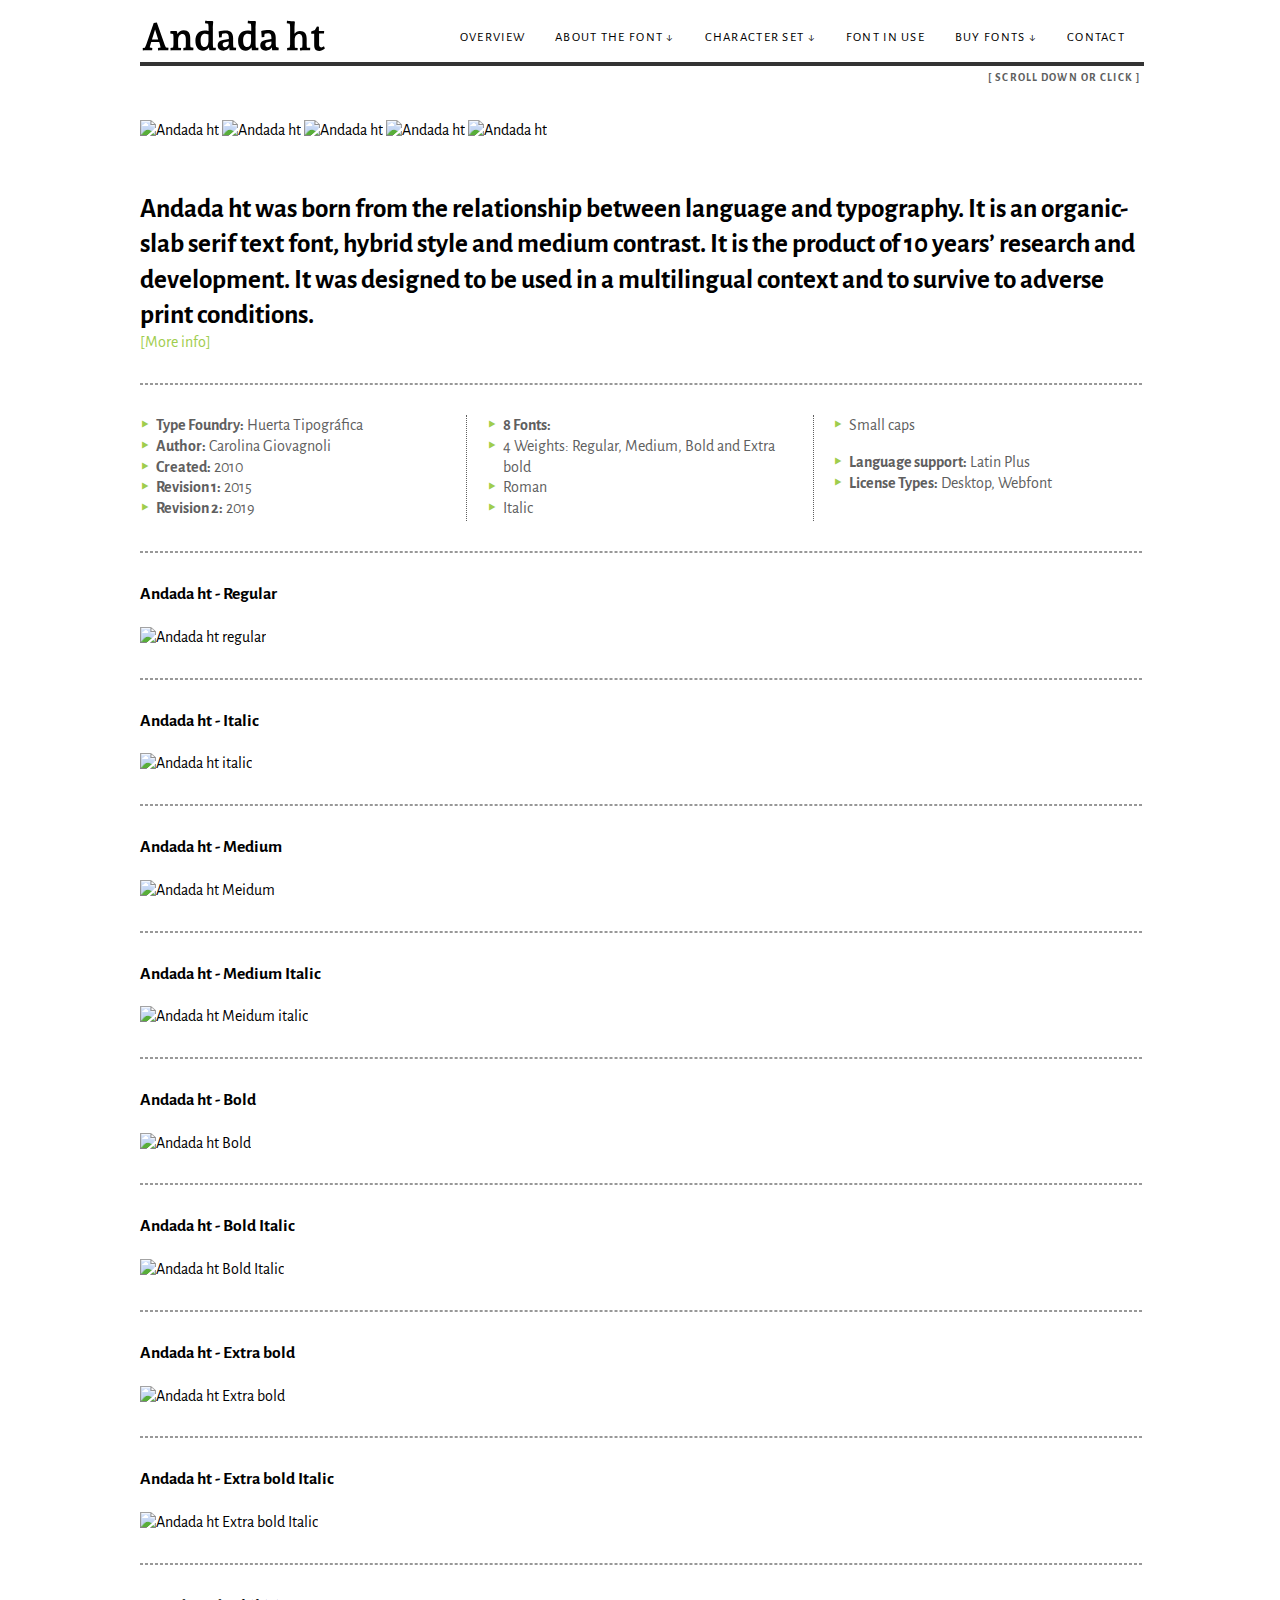
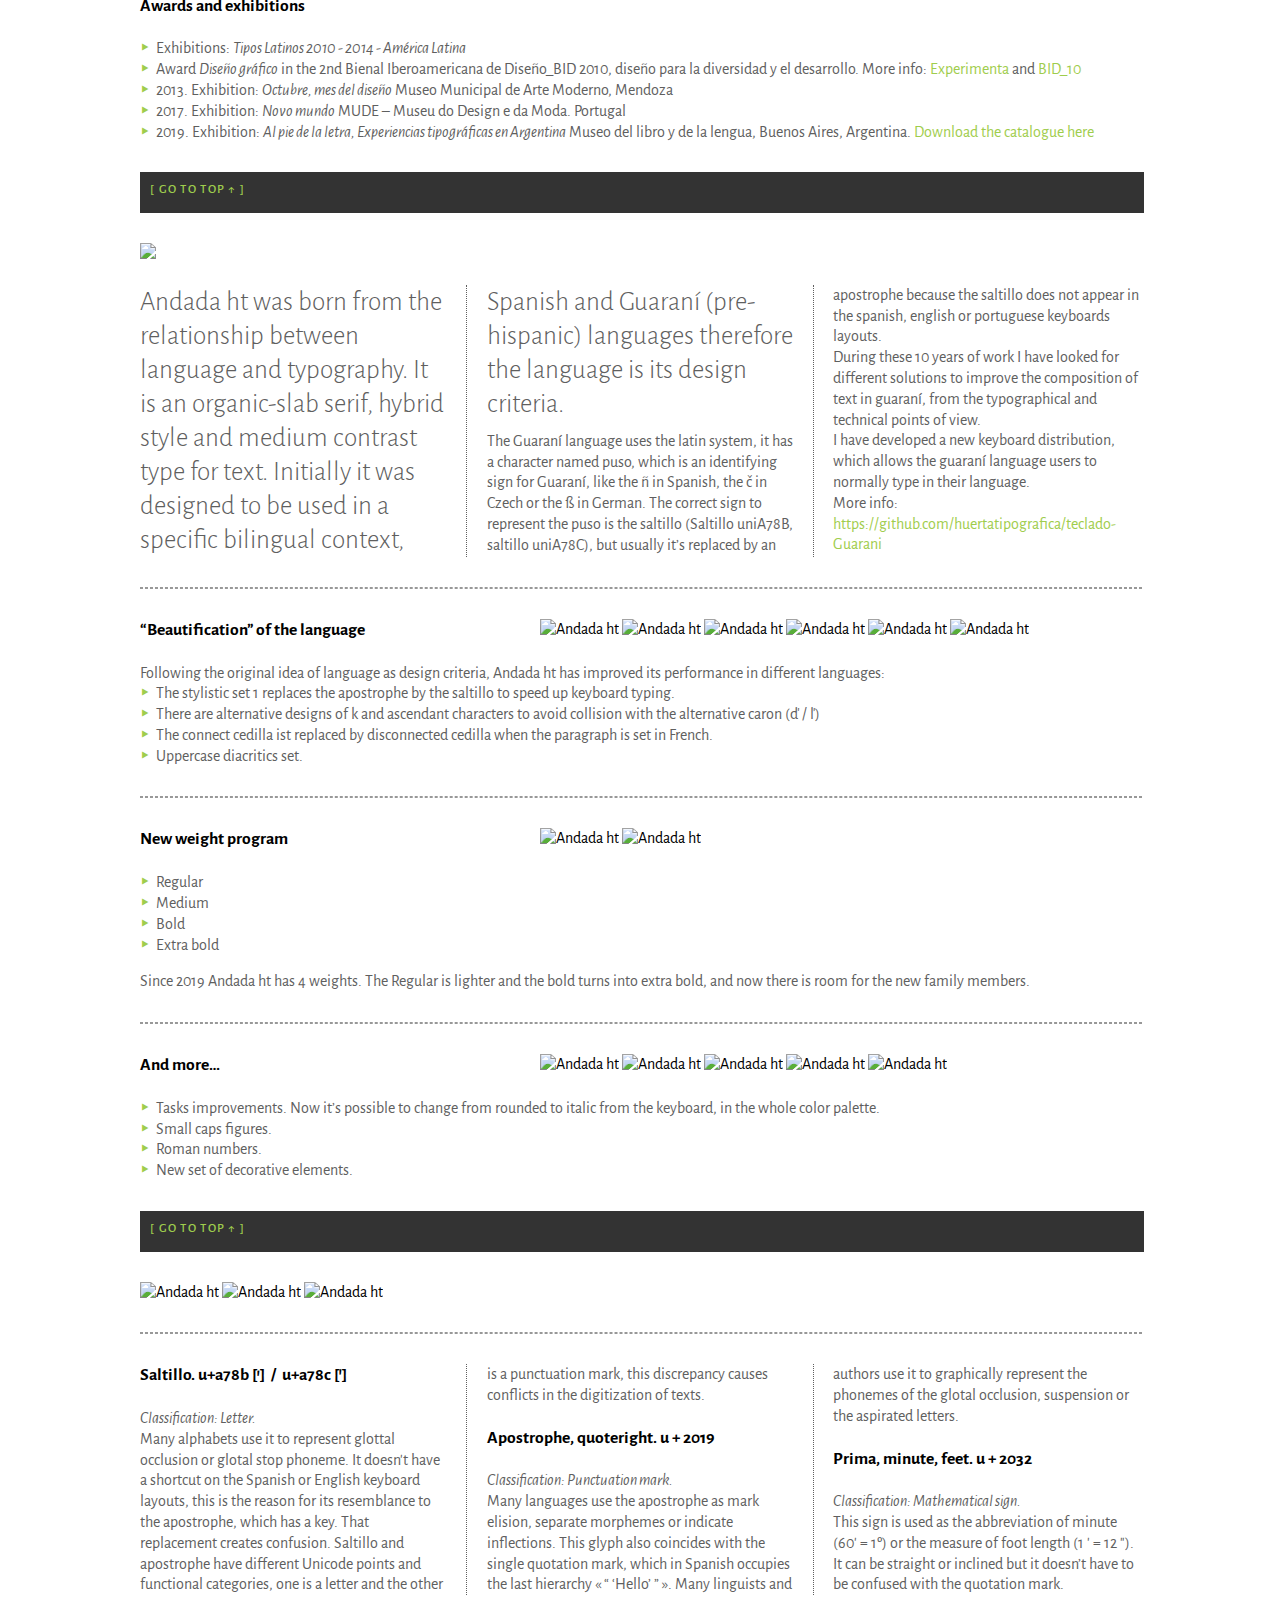
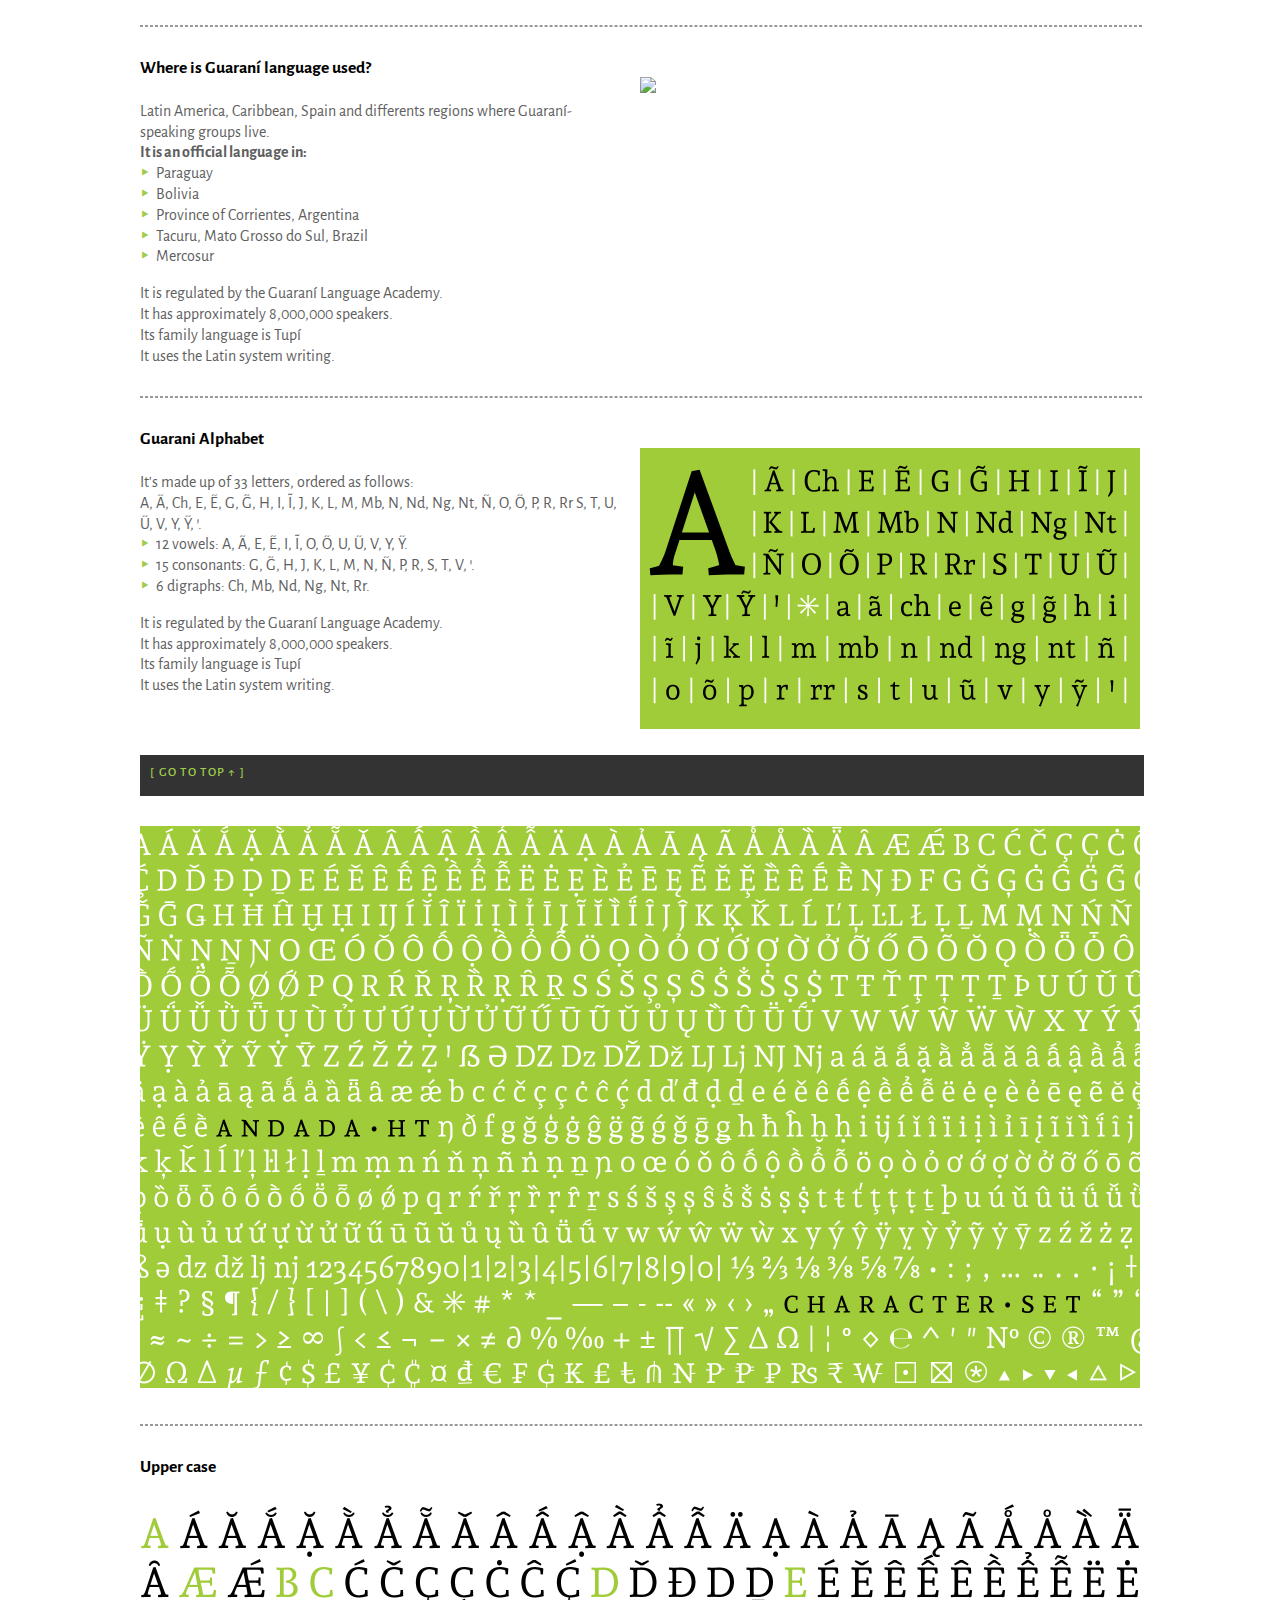
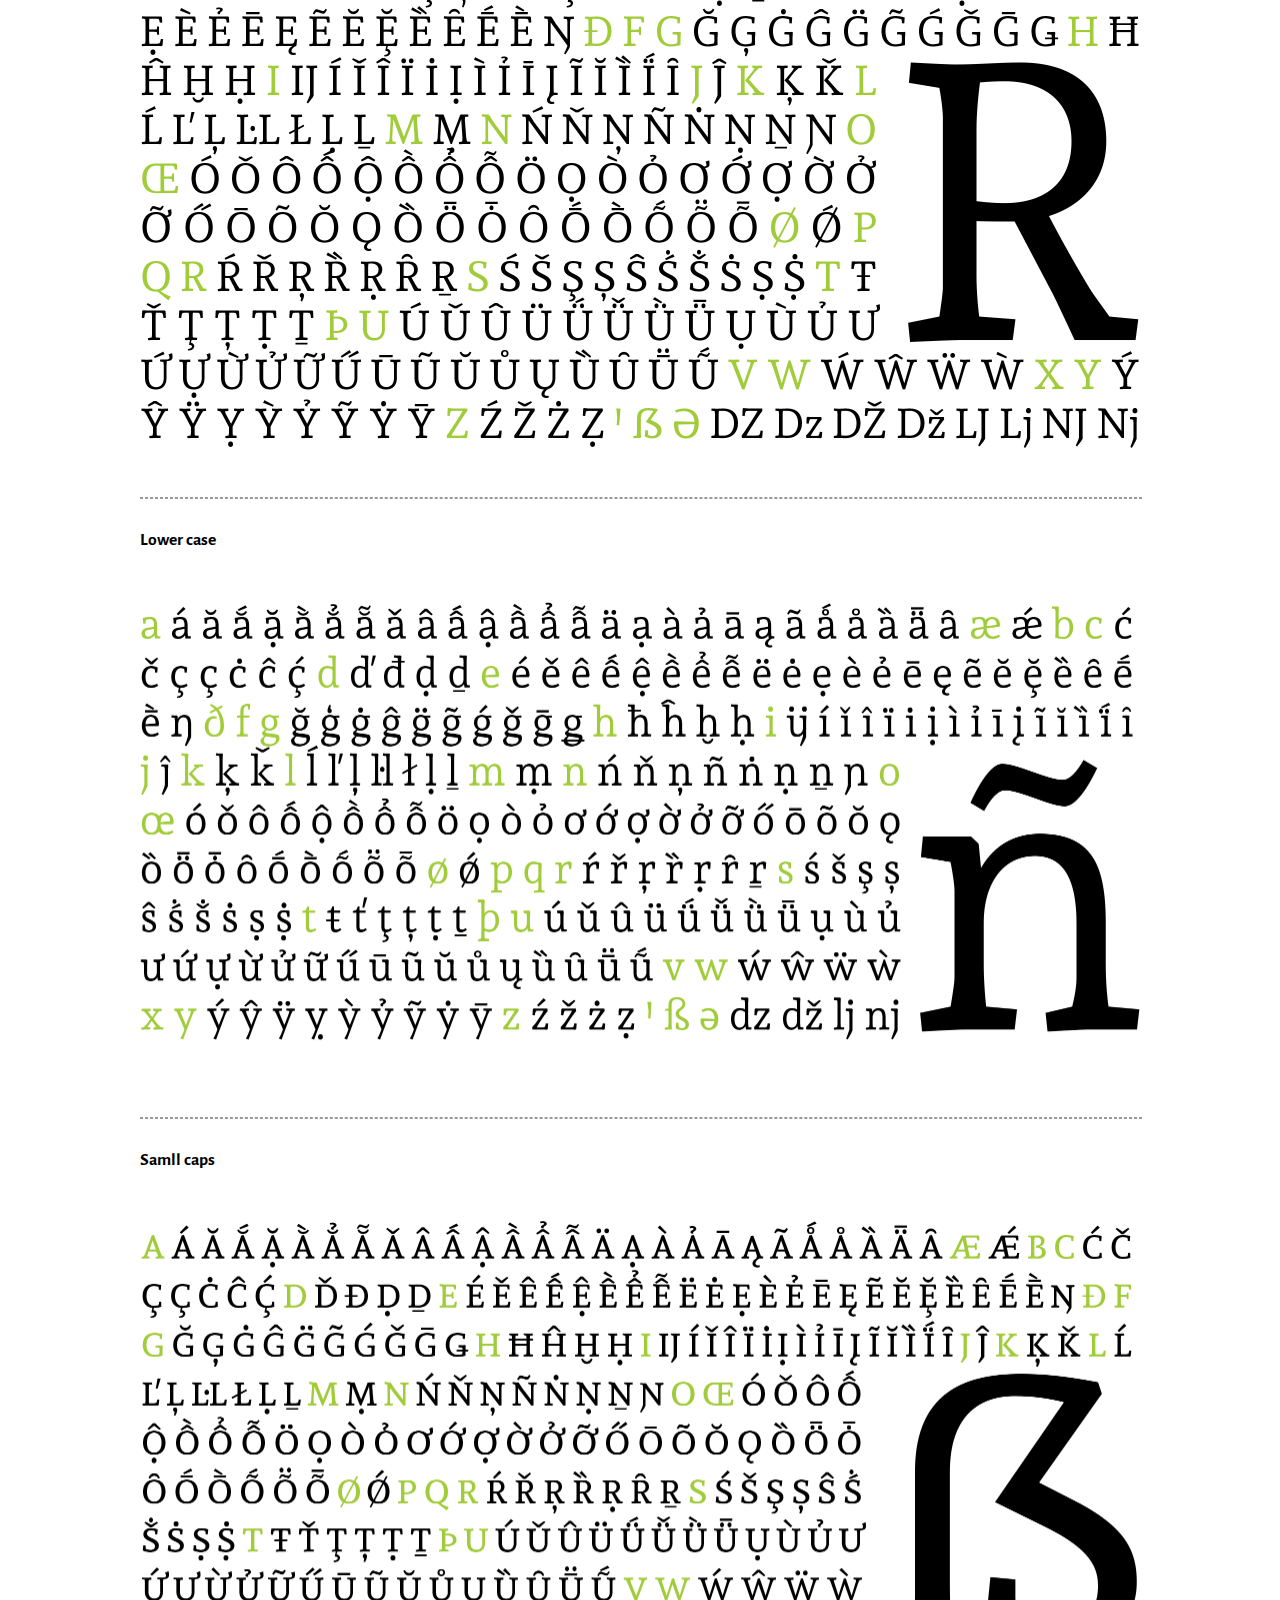
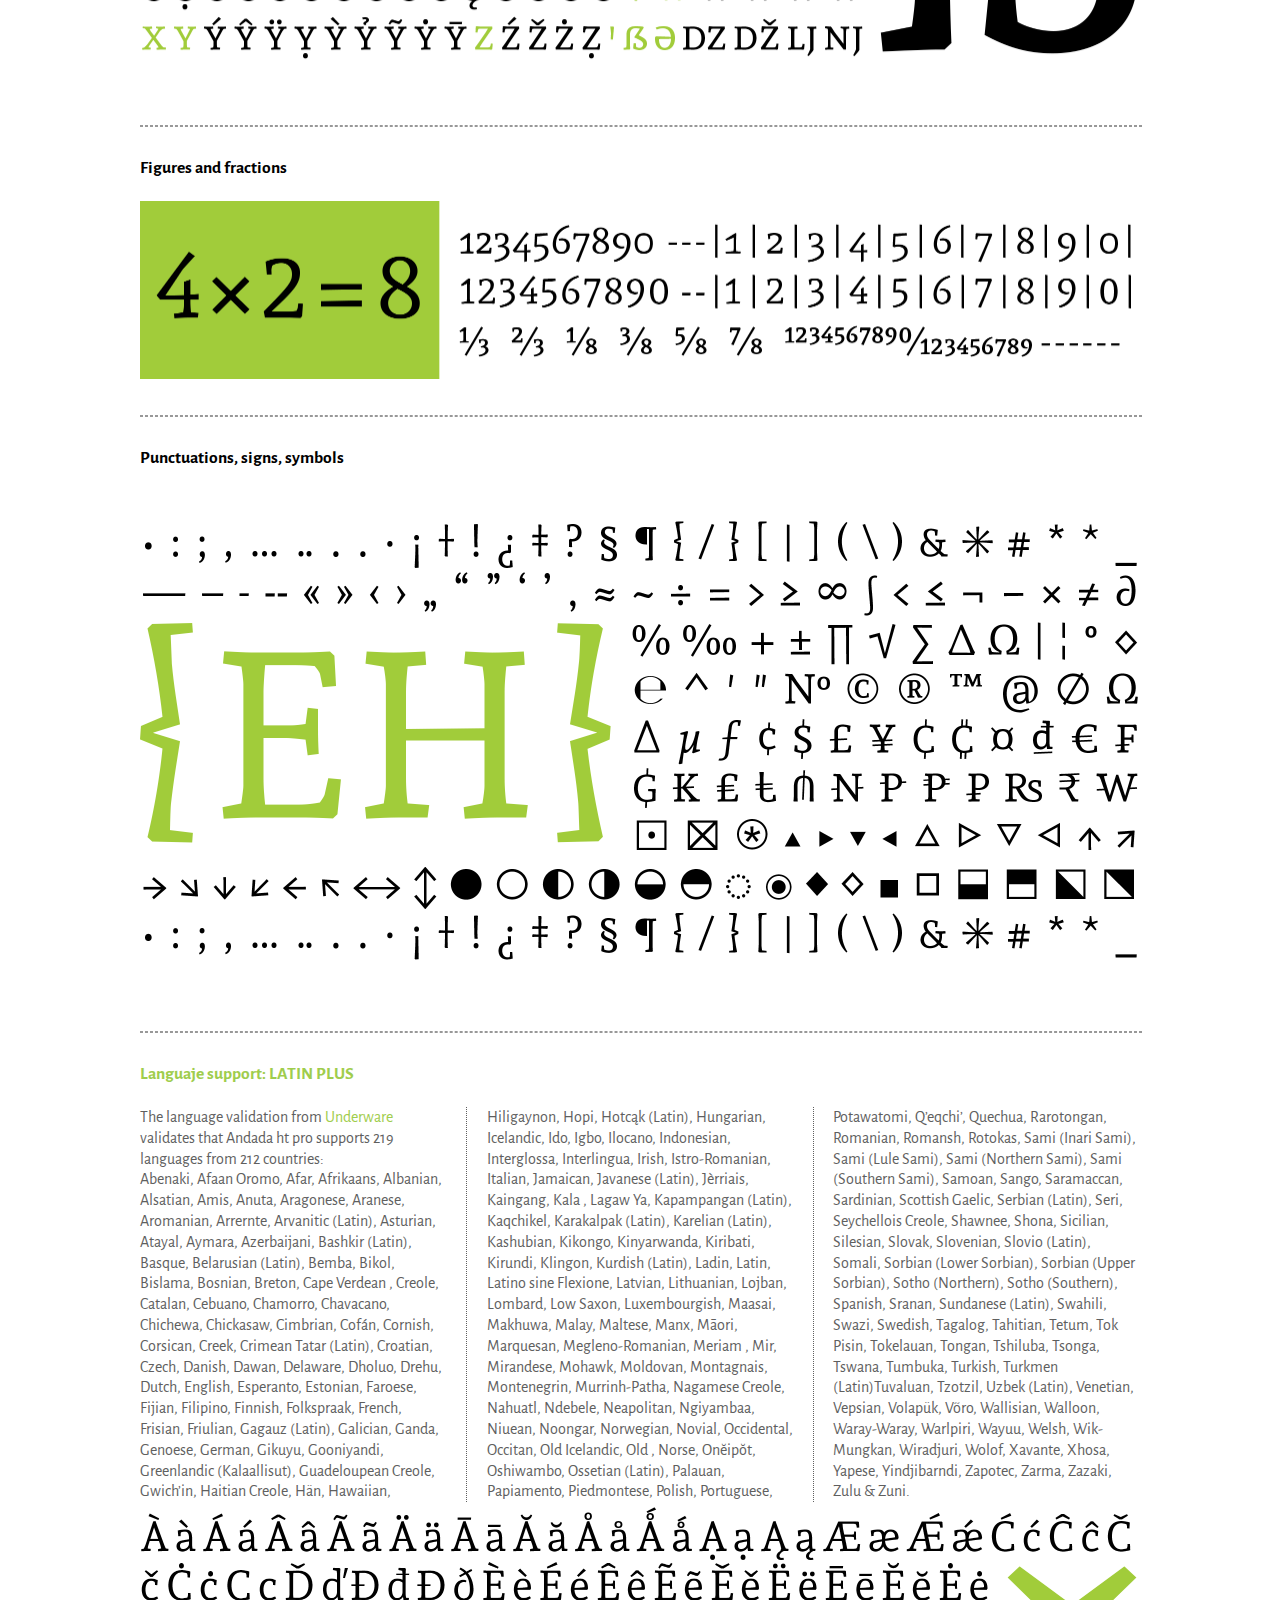
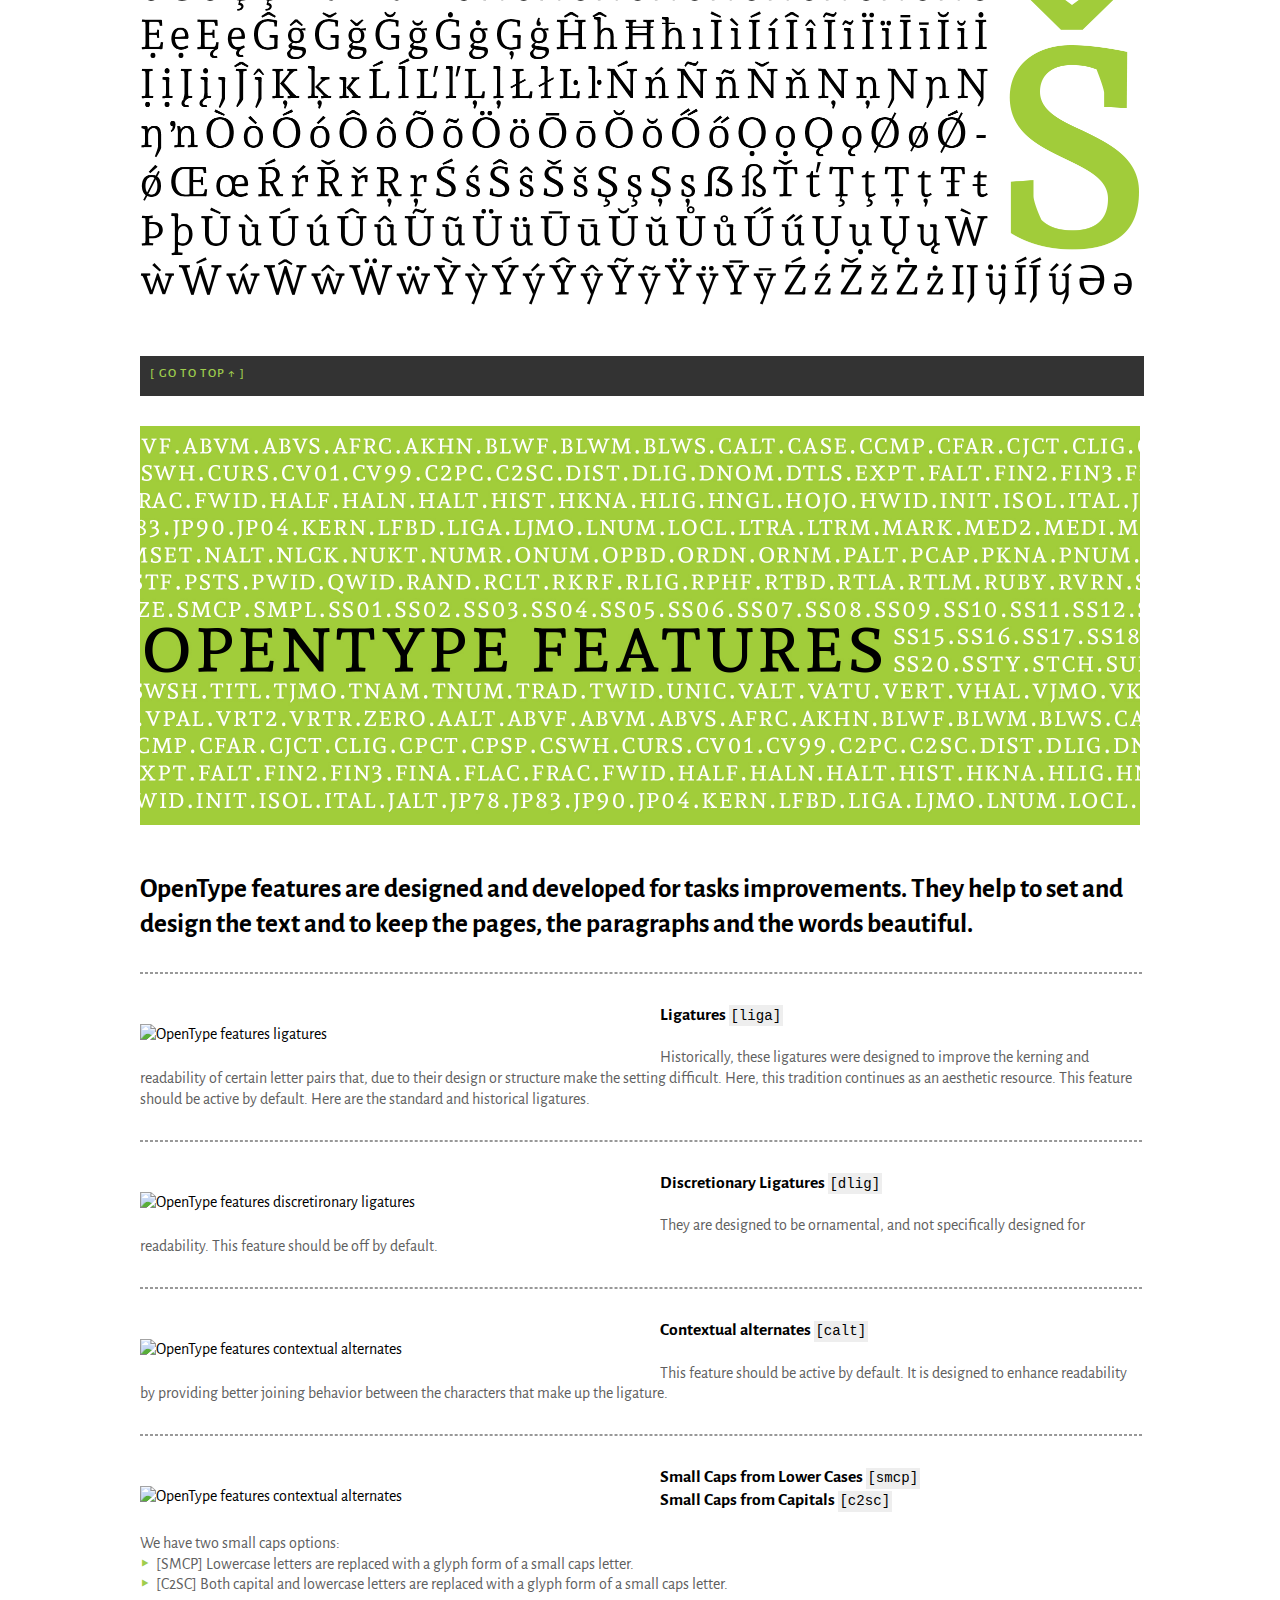
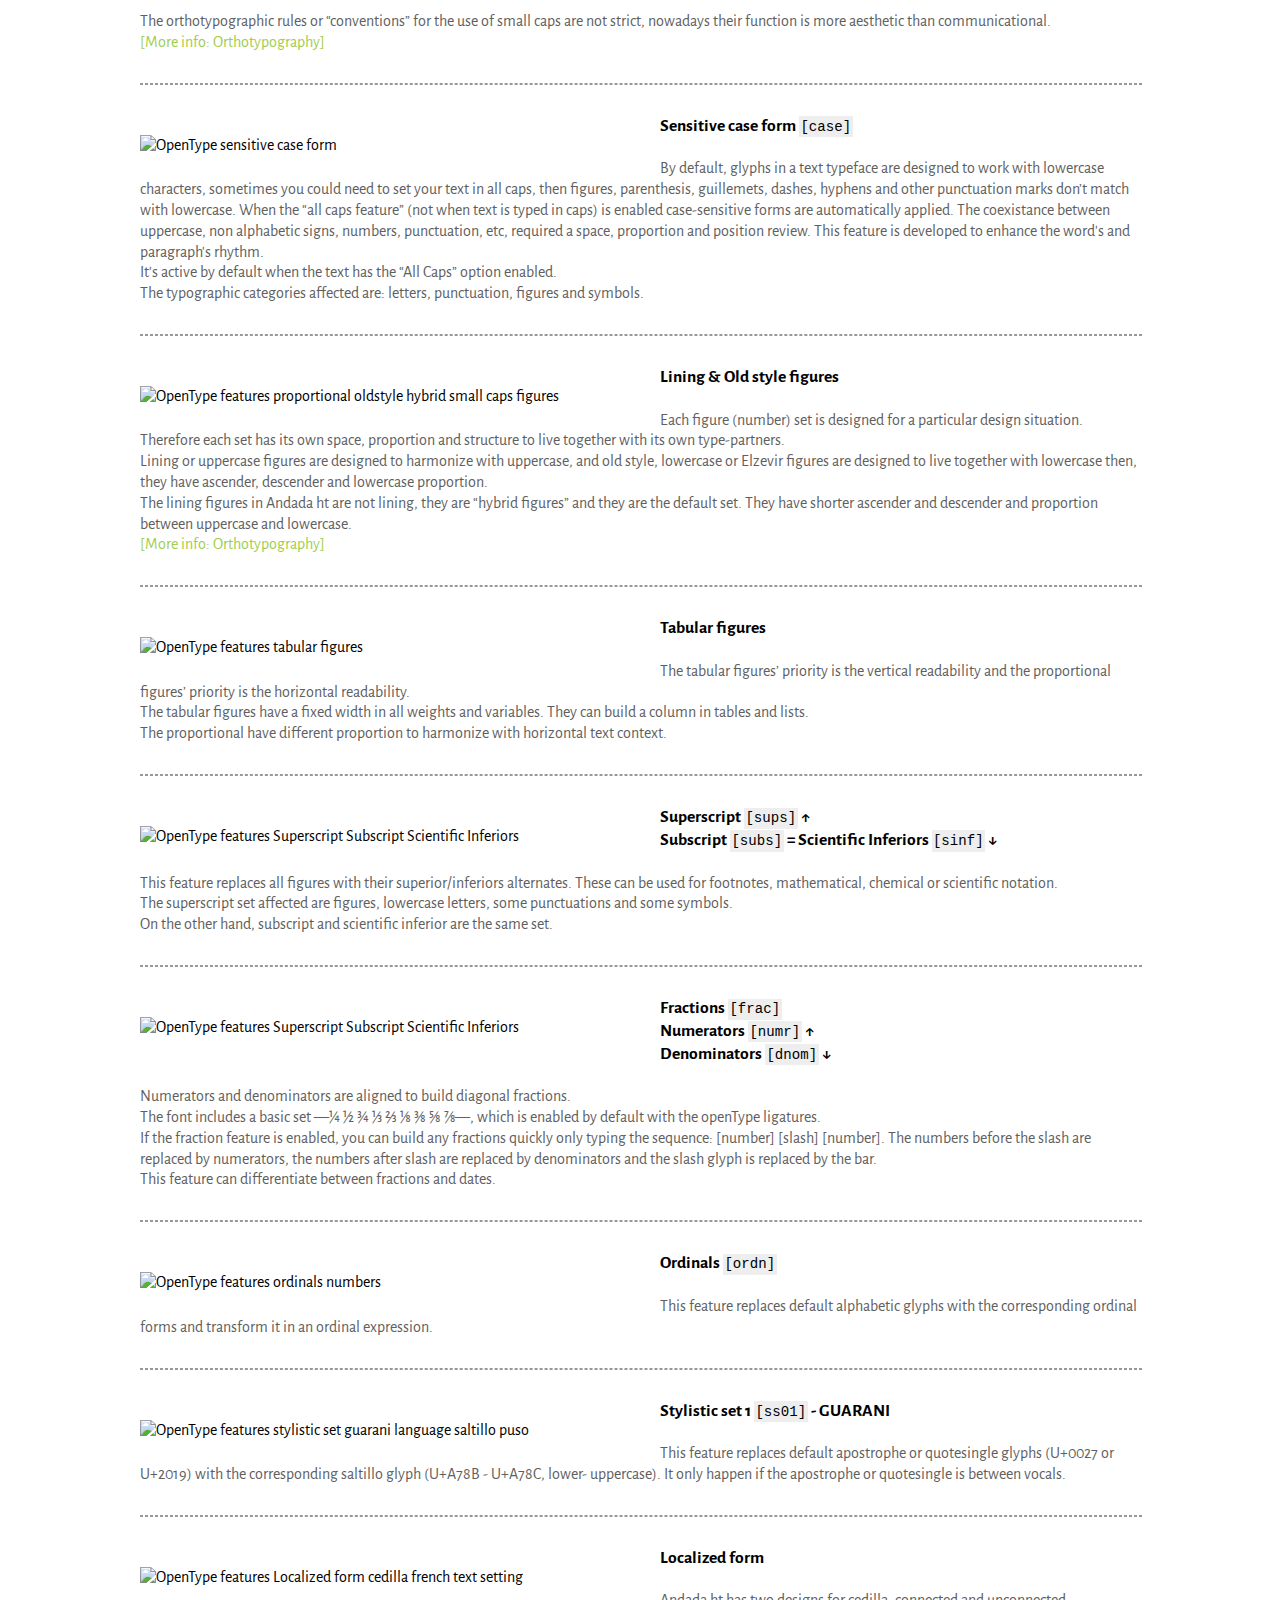
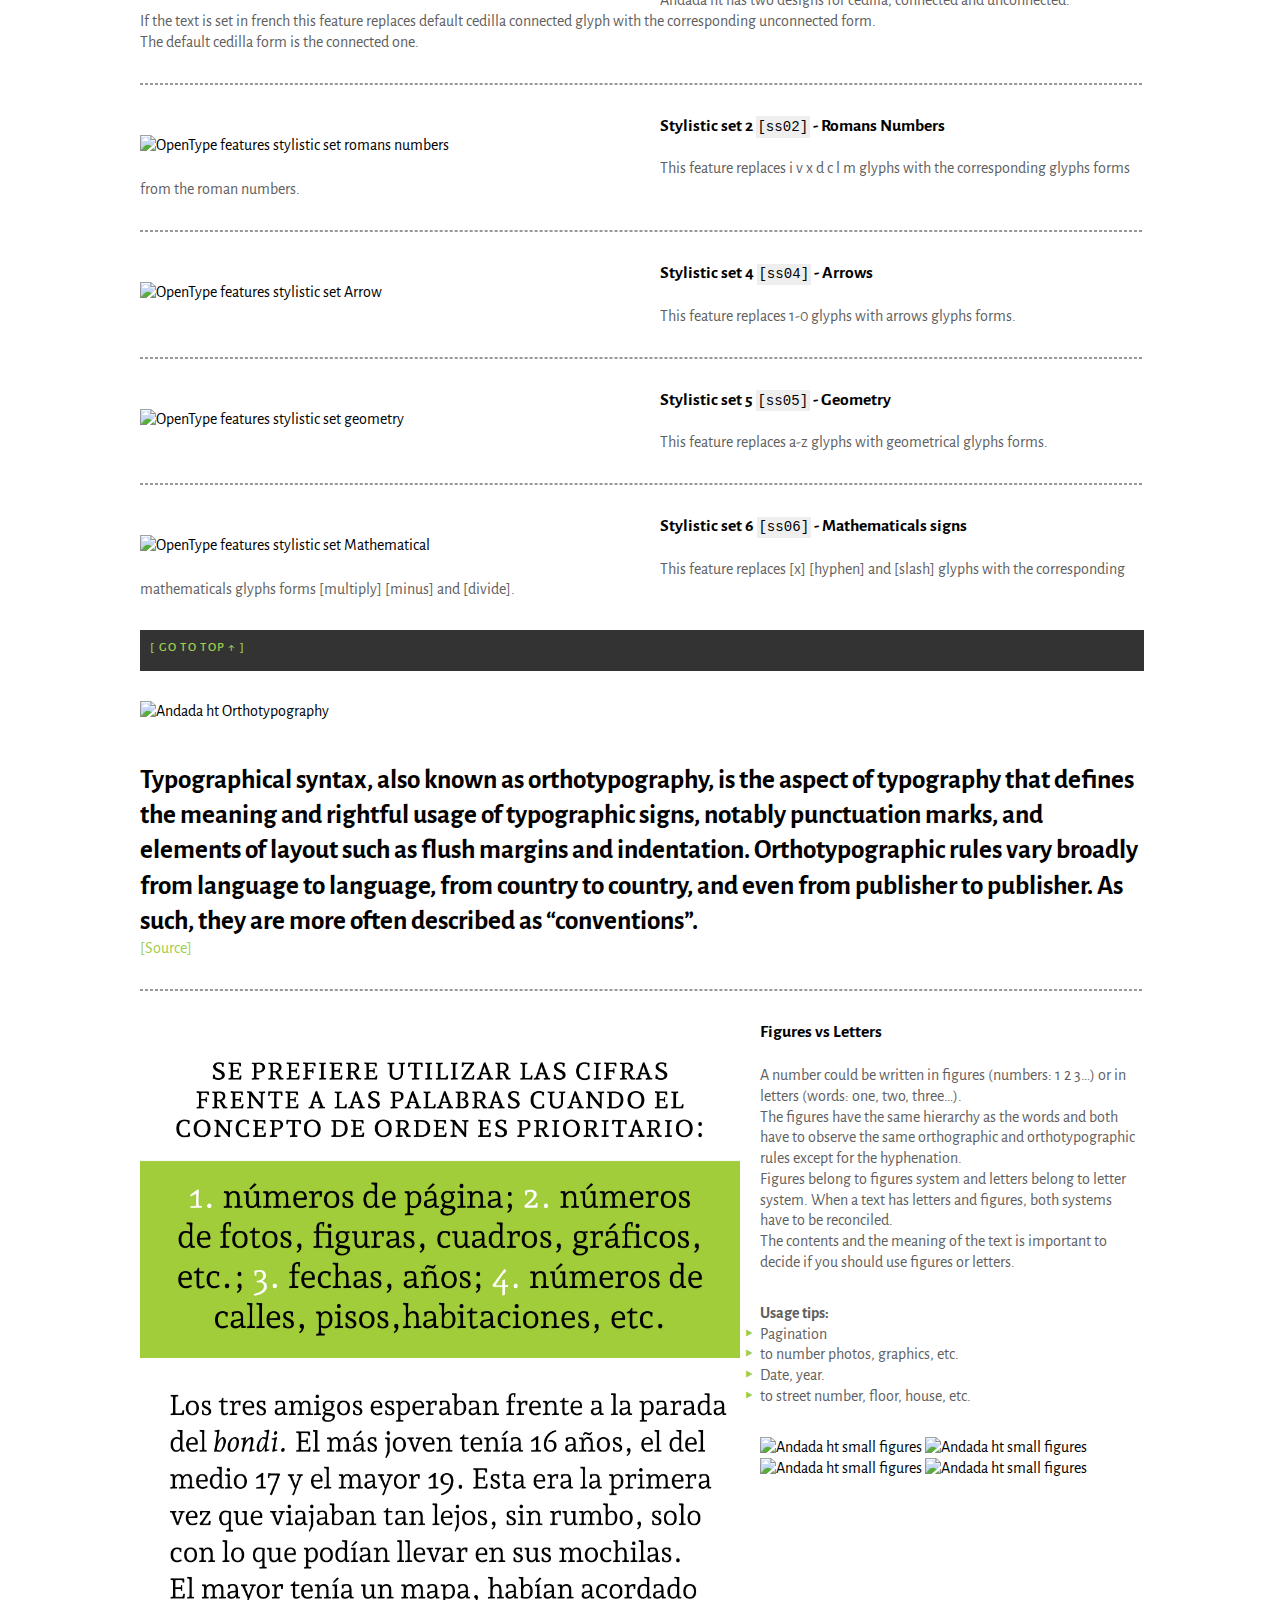
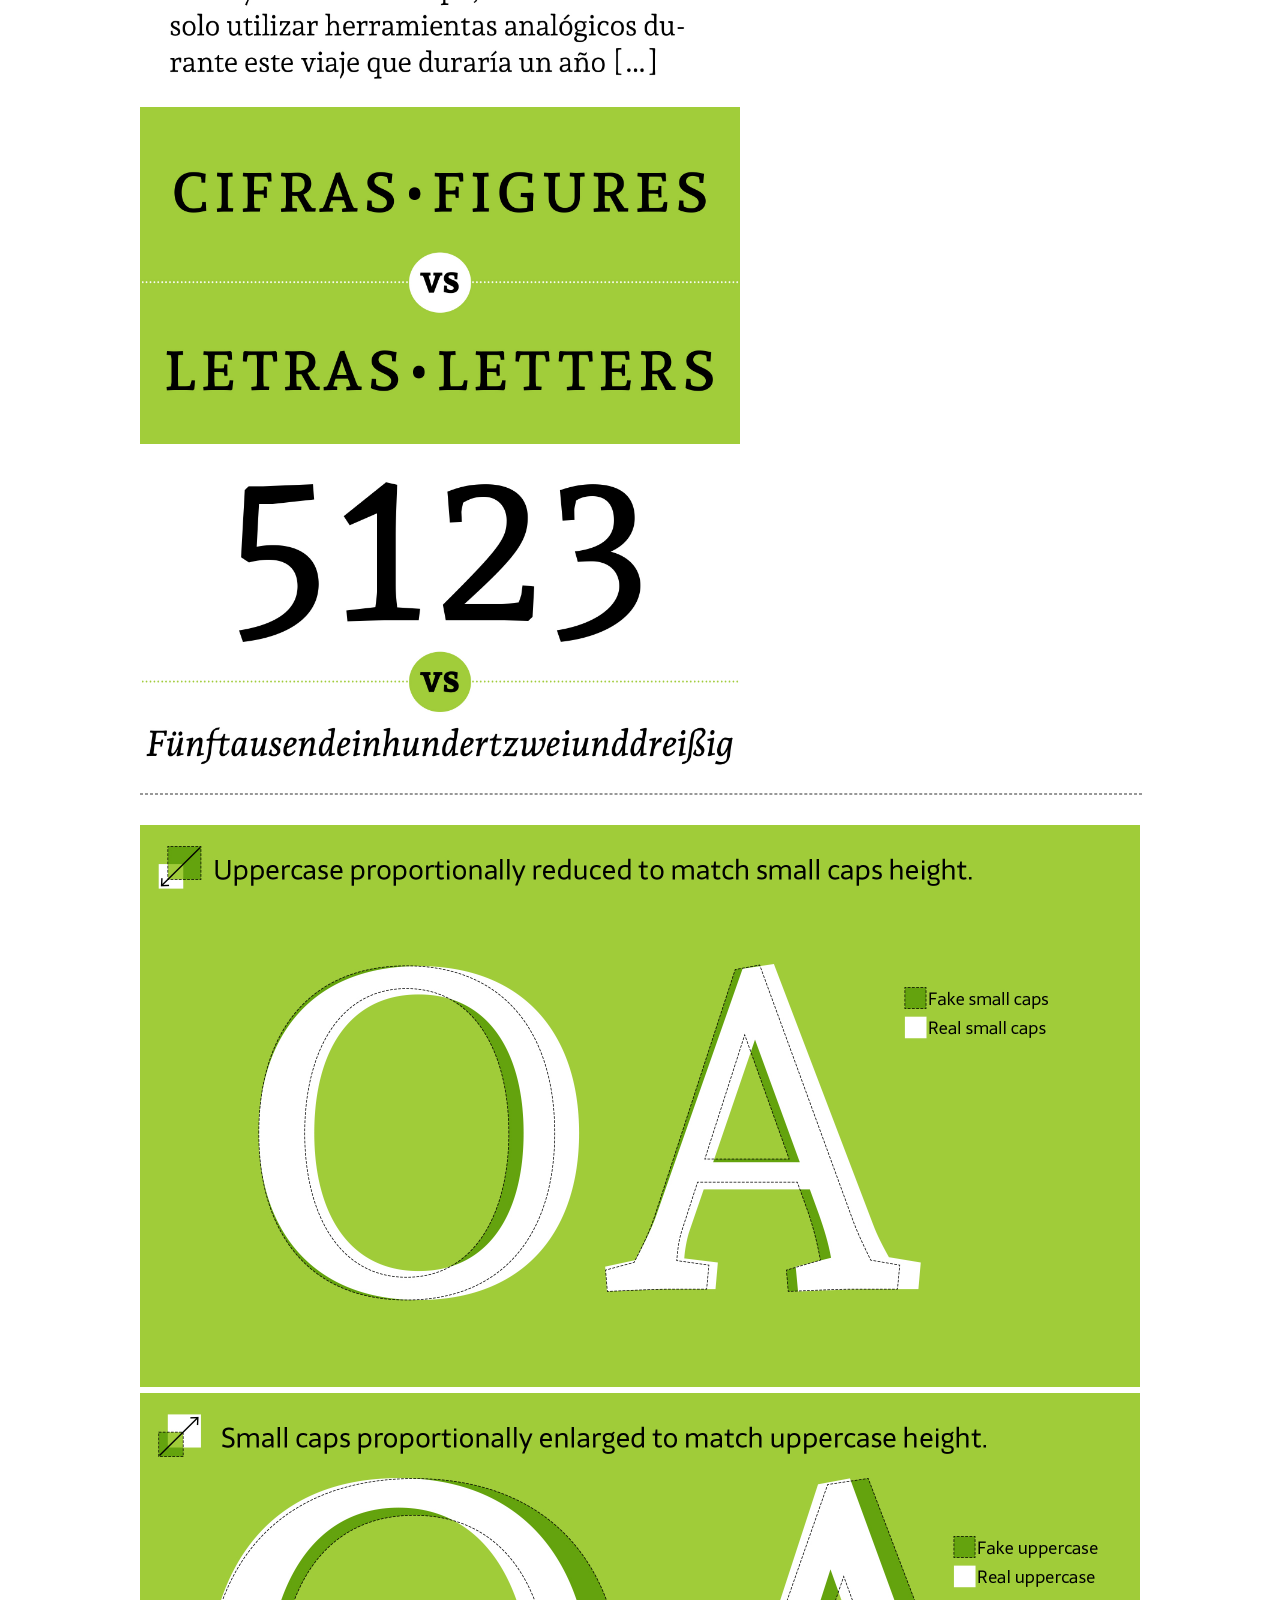
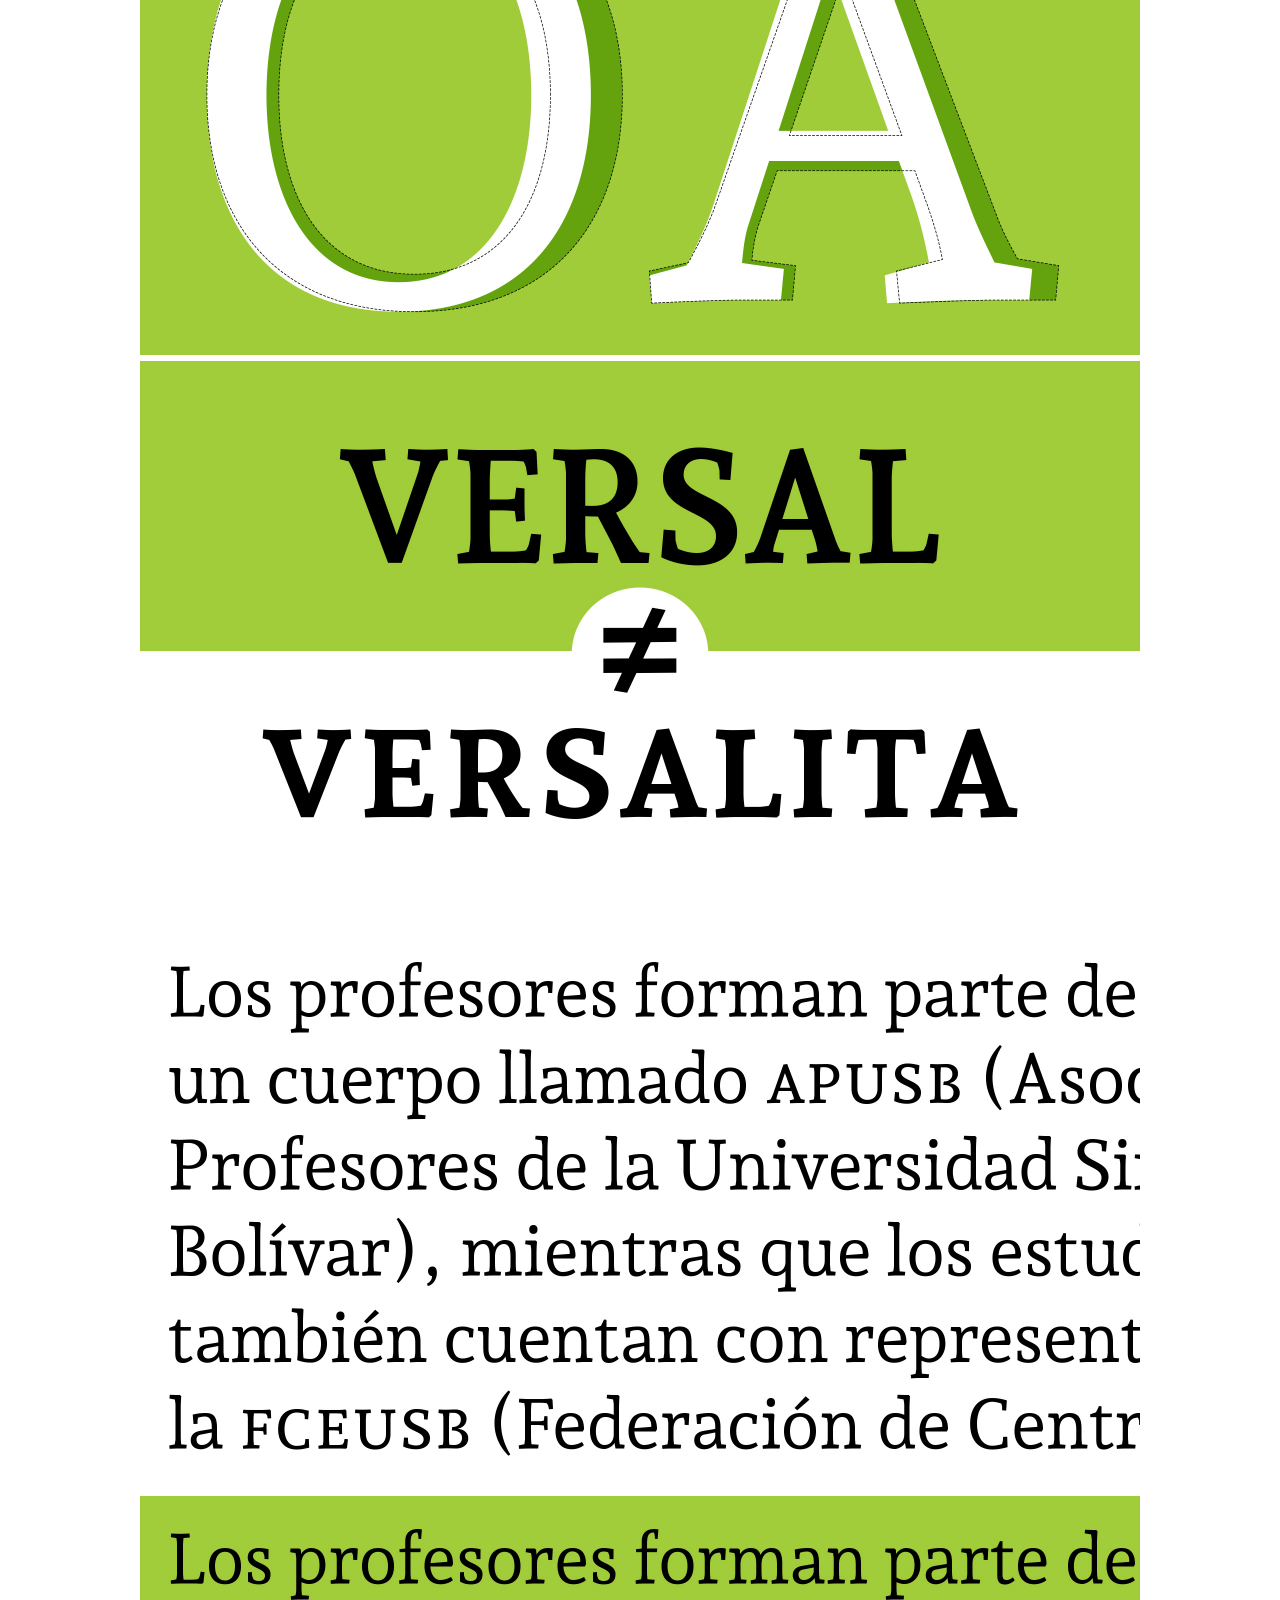
==== commit 027a174d: "resized and relinked" ====
--- a/index.html
+++ b/index.html
@@ -752,7 +752,7 @@
 <section id="orthotypography">
 
 	<div class="container">
-	<figure><img src="./img/web-orthotypo-0-banner.jpg" alt="Andada ht Orthotypography"></figure>
+	<figure><img src="./img/web-orthotypo-0-banner.png" alt="Andada ht Orthotypography"></figure>
 	<h2>Typographical syntax, also known as orthotypography, is the aspect of typography that defines the meaning and rightful usage of typographic signs, notably punctuation marks, and elements of layout such as flush margins and indentation.
 	Orthotypographic rules vary broadly from language to language, from country to country, and even from publisher to publisher. As such, they are more often described as “conventions”.
 	</h2>
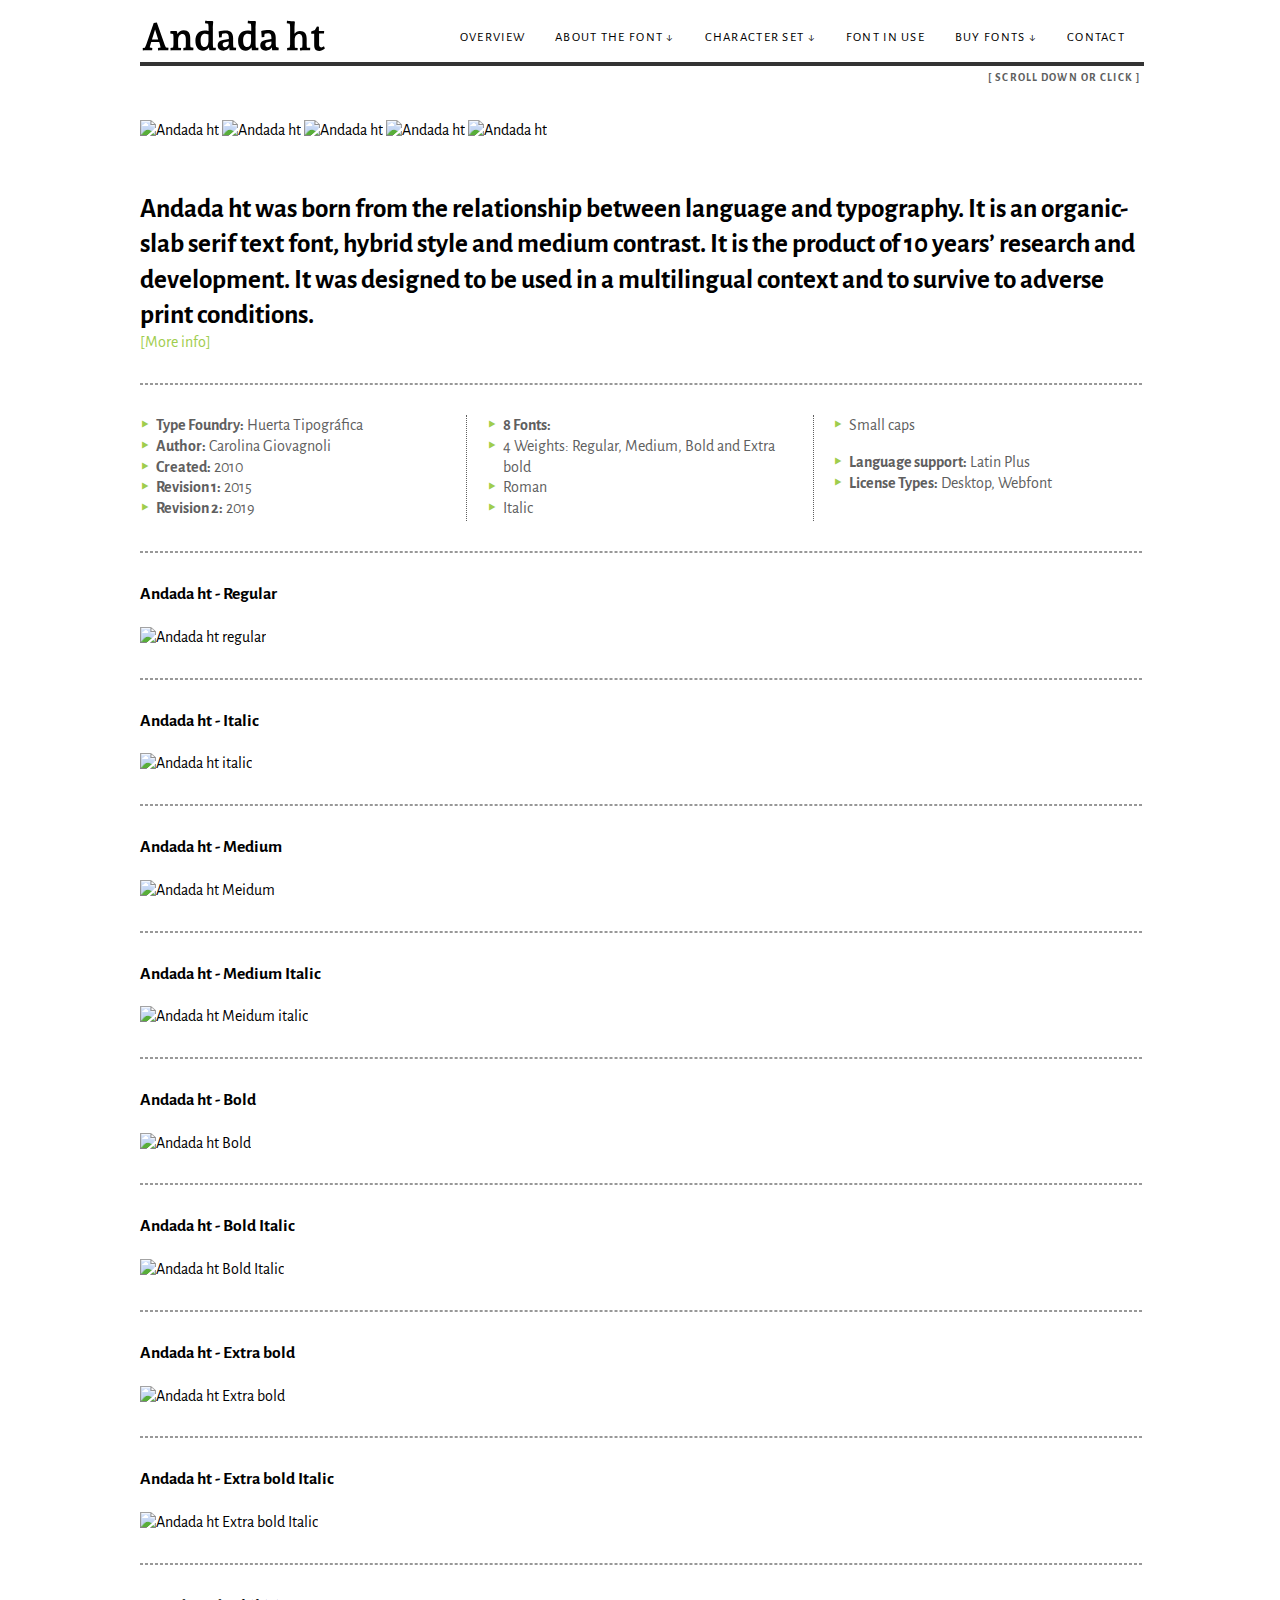
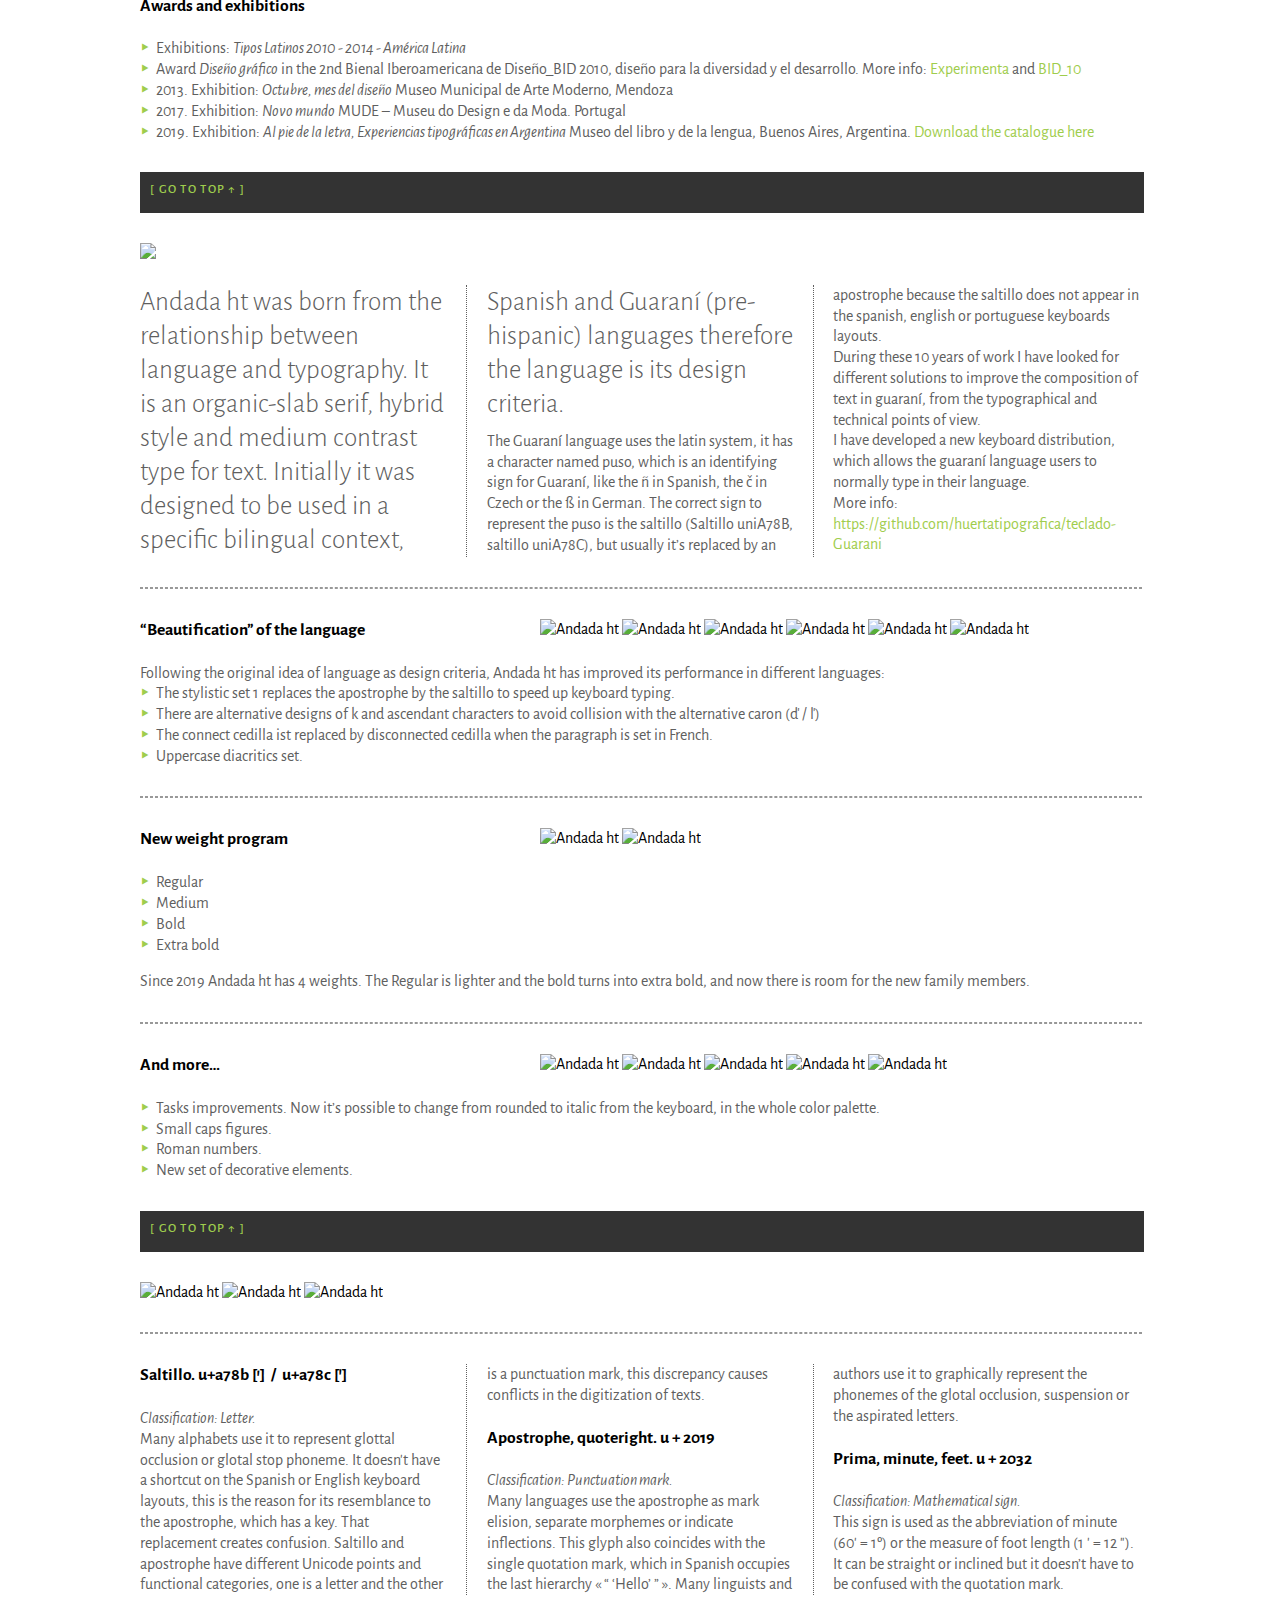
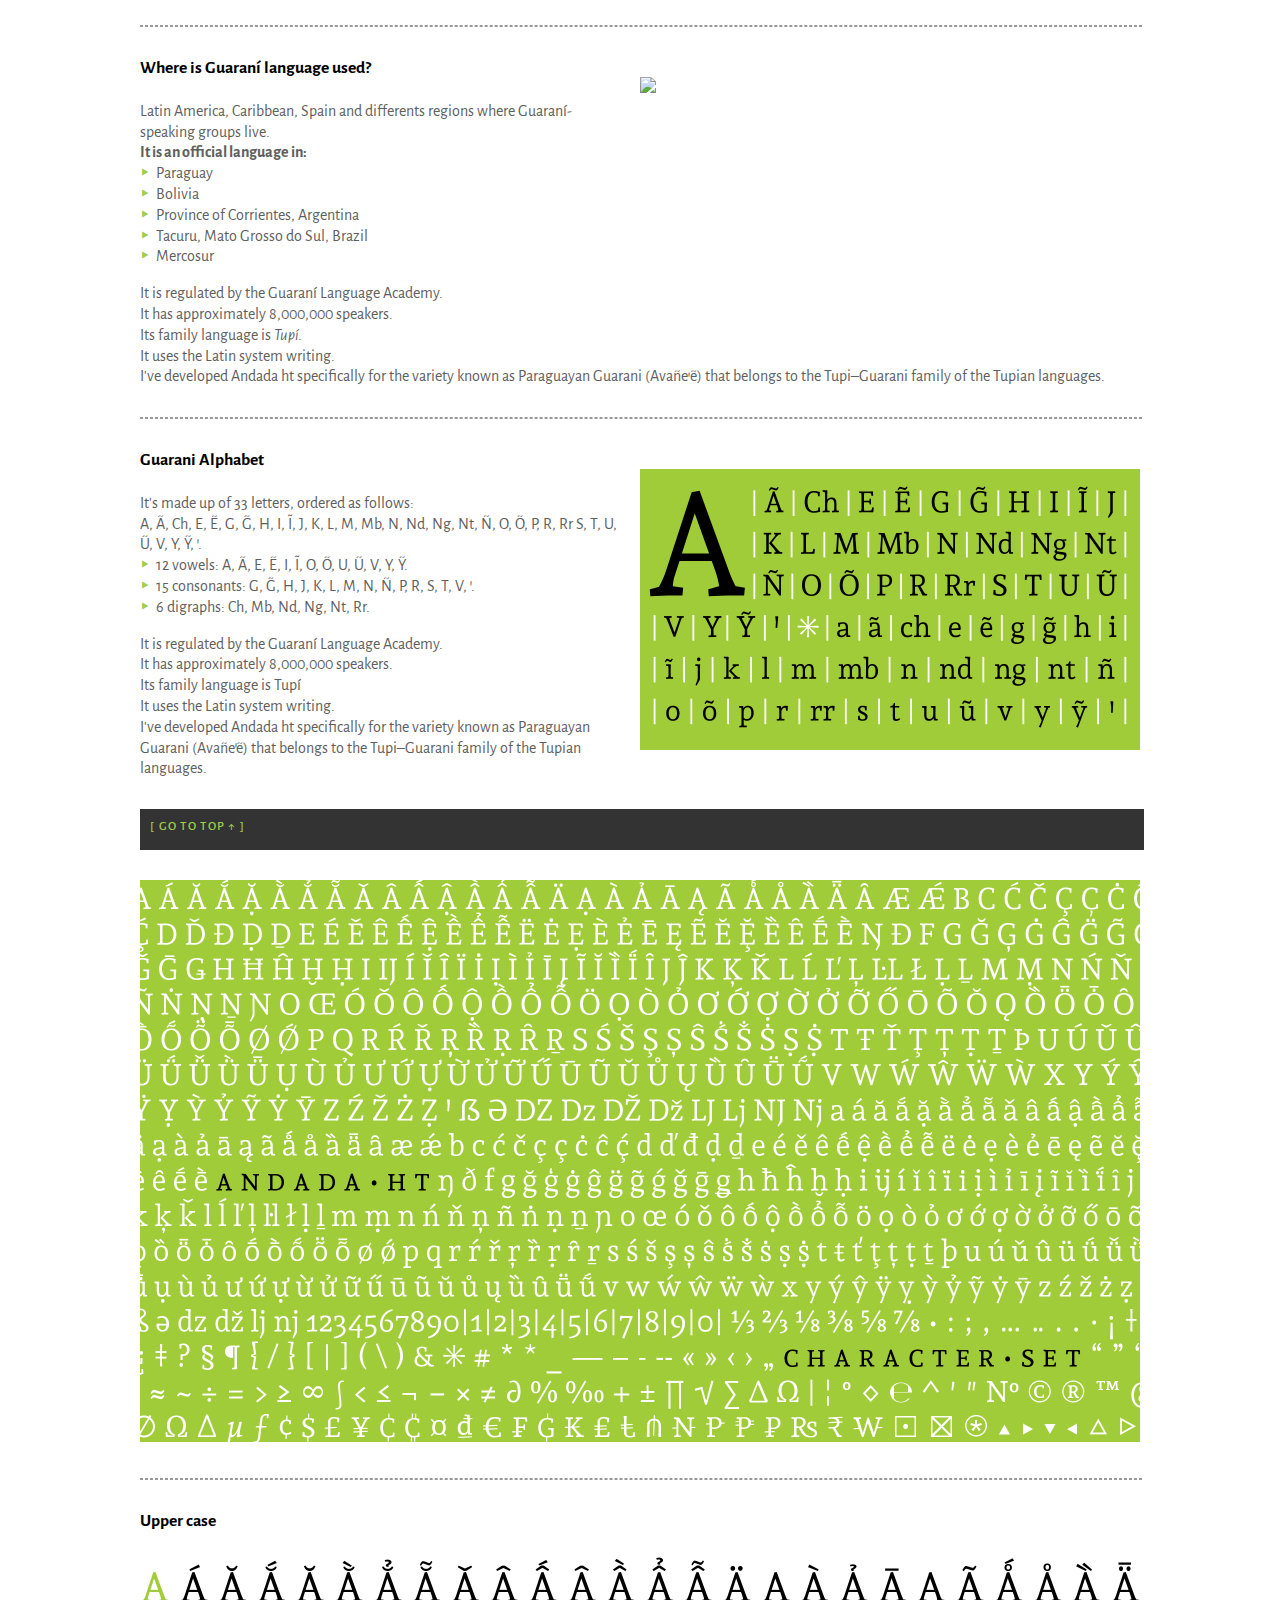
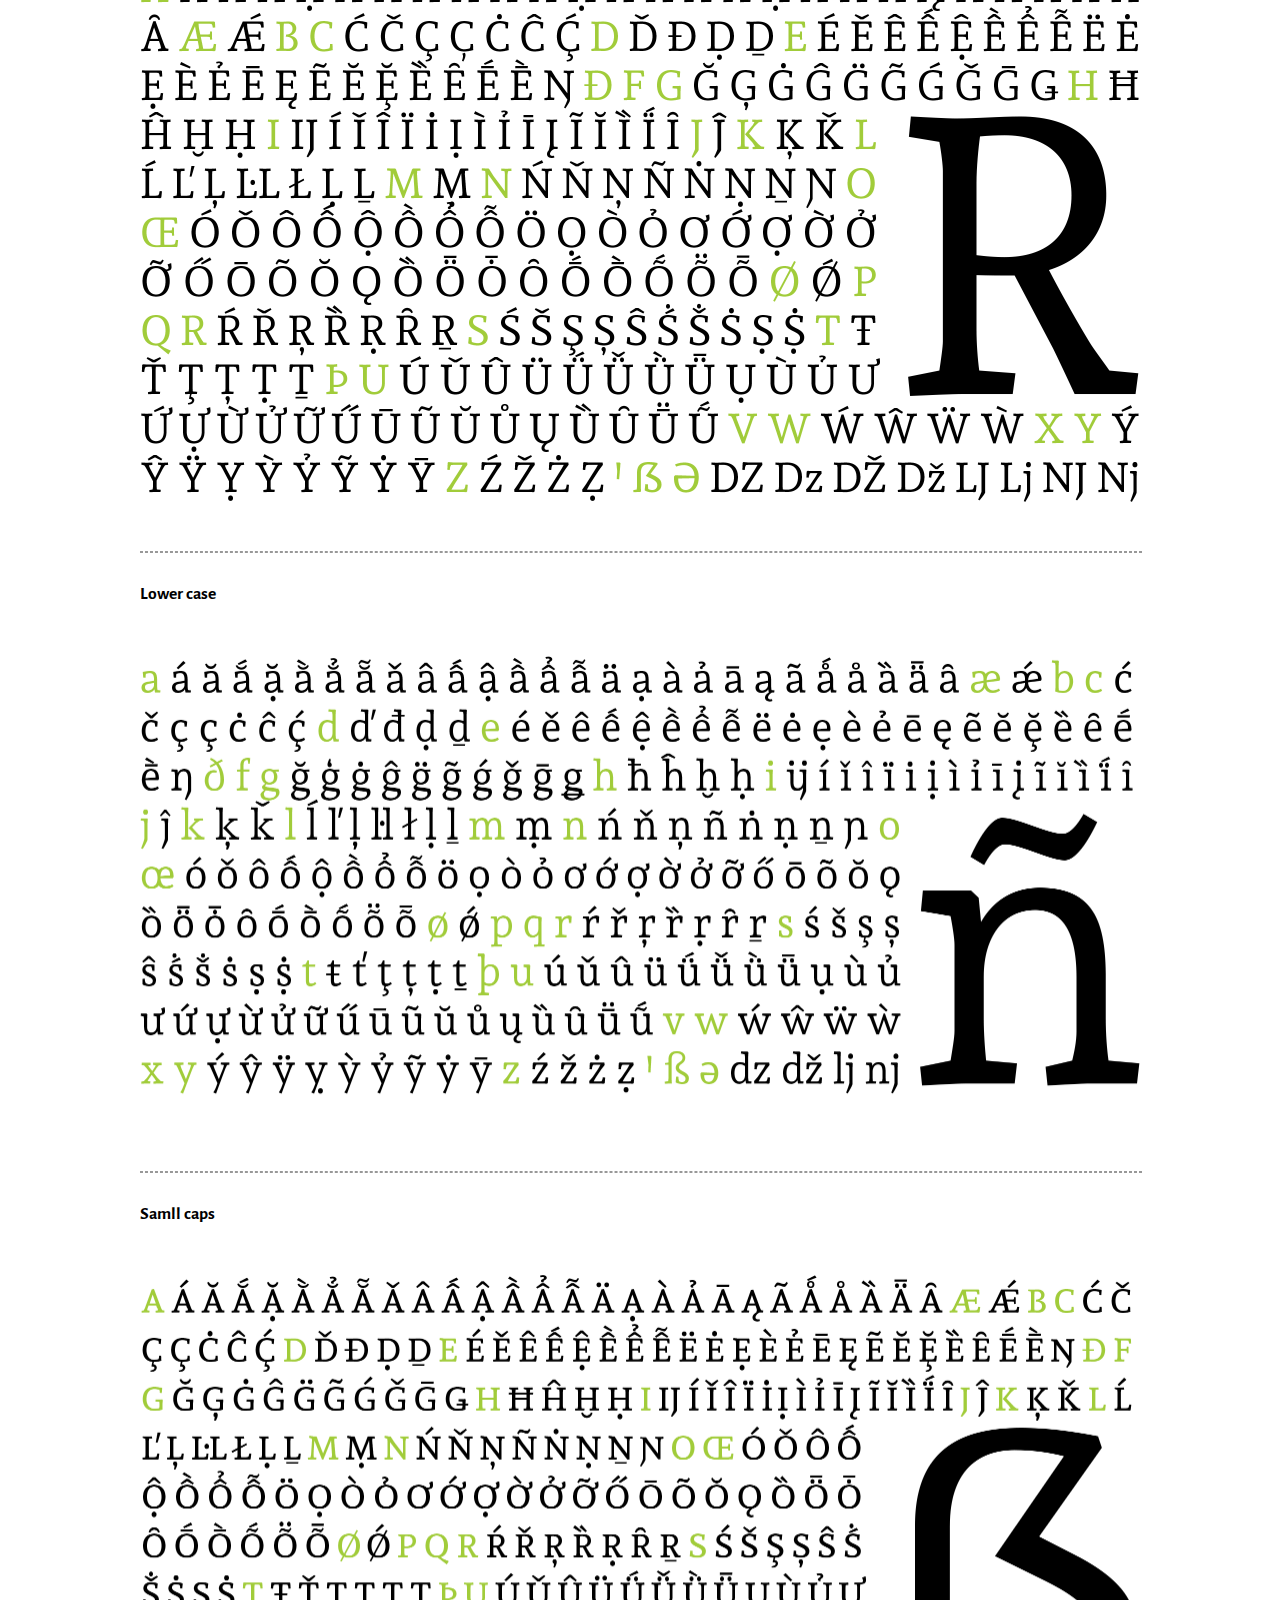
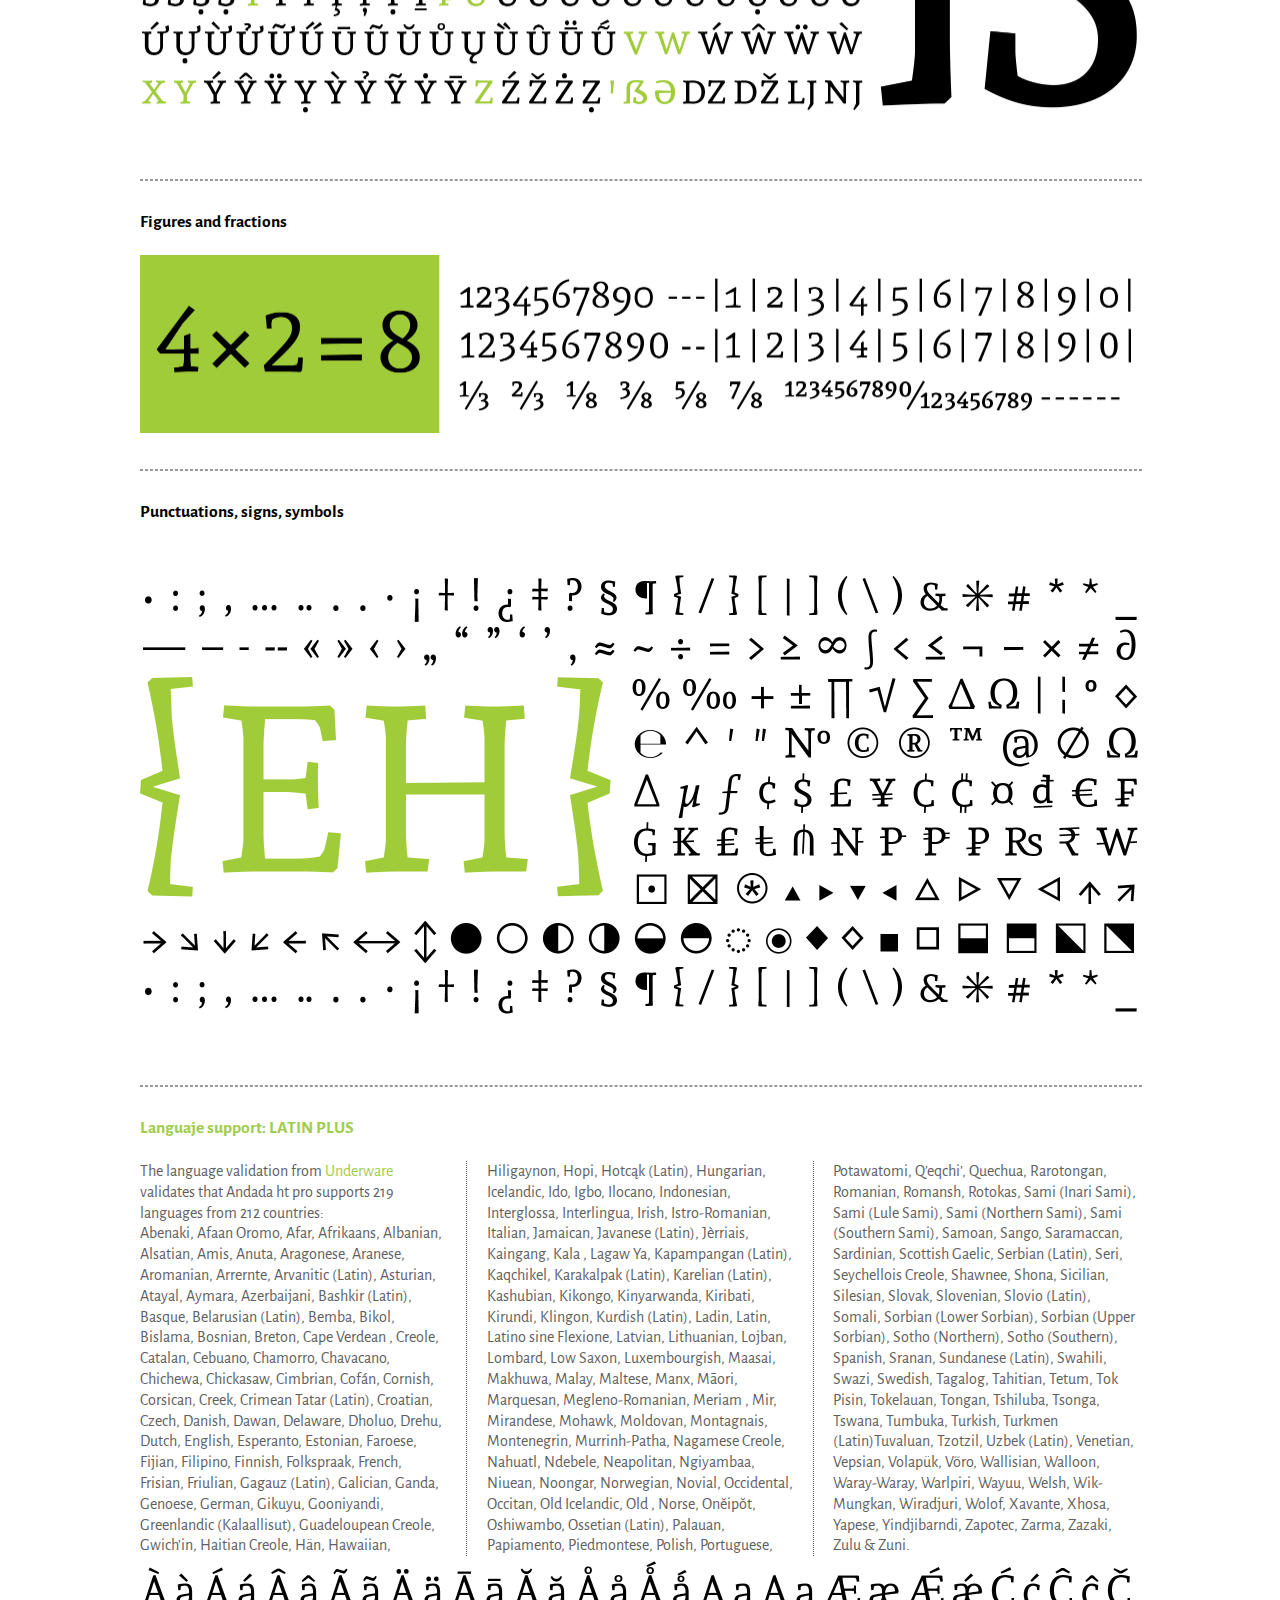
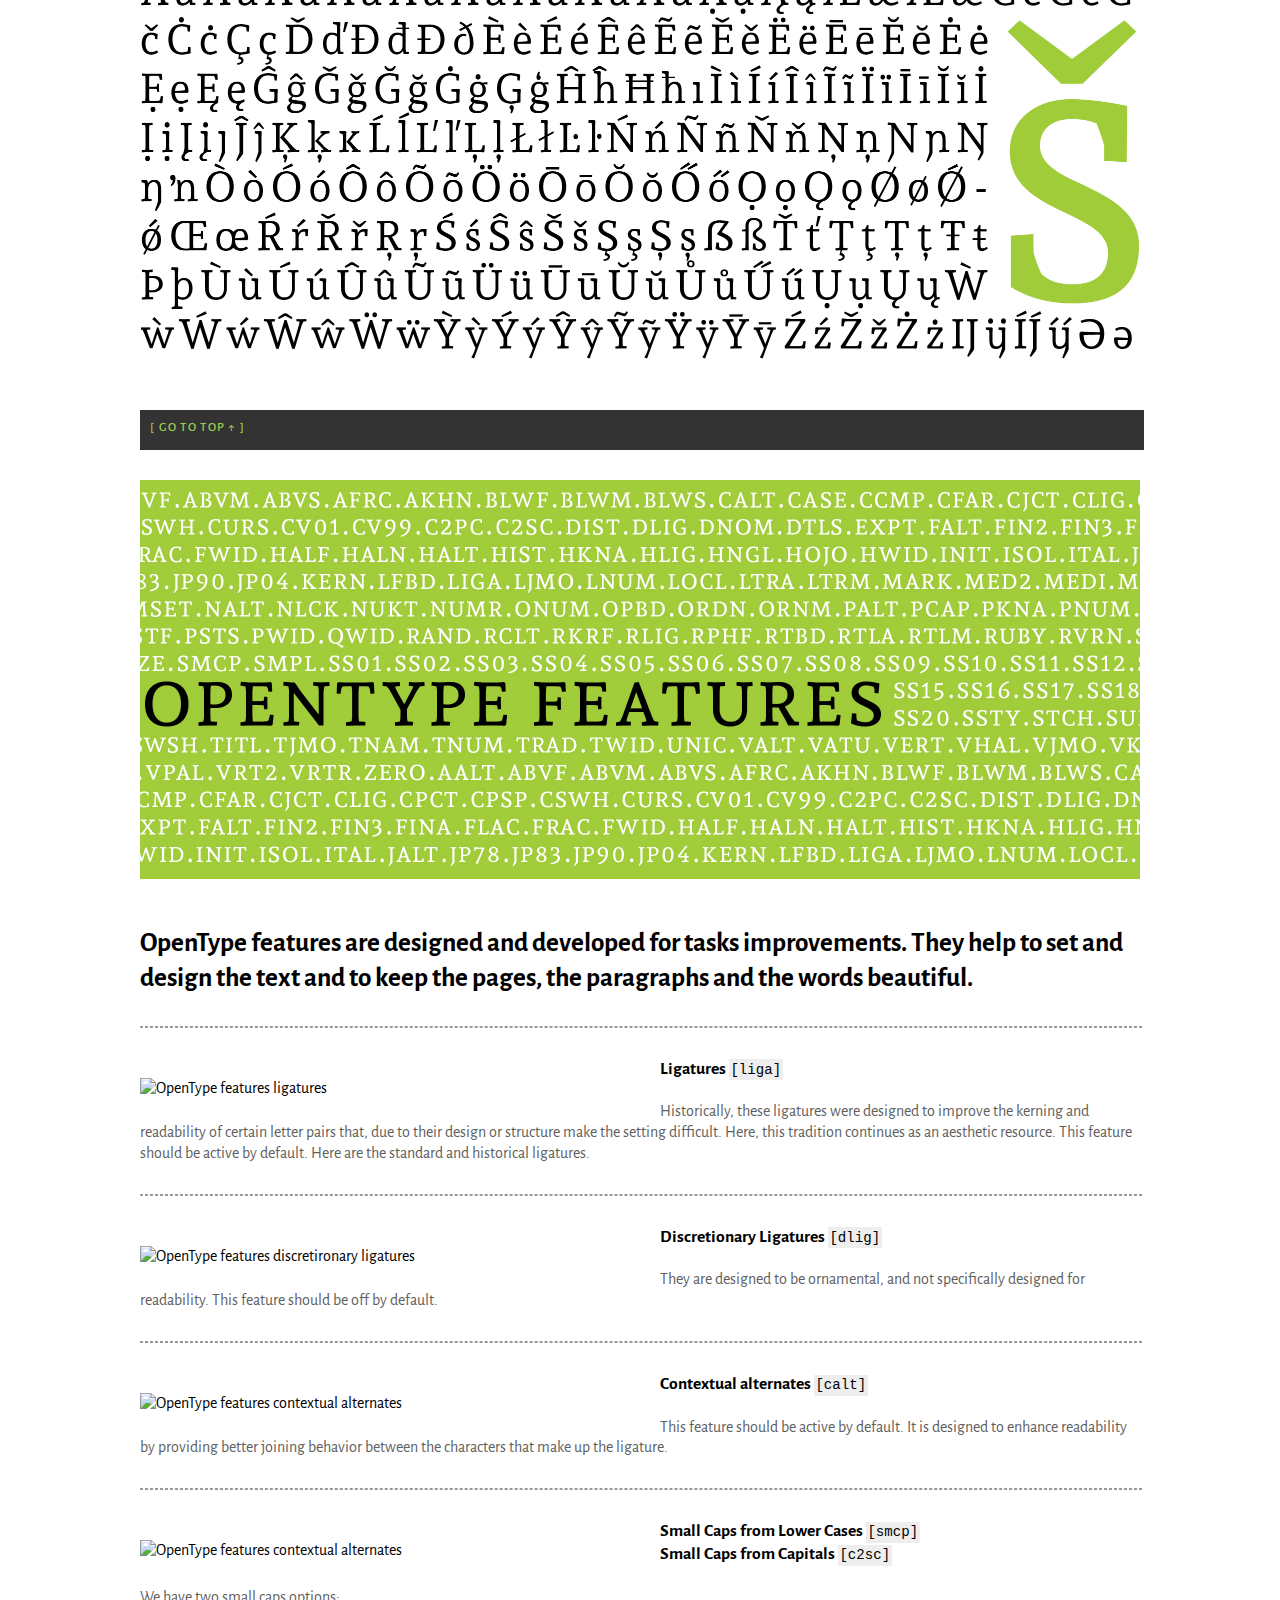
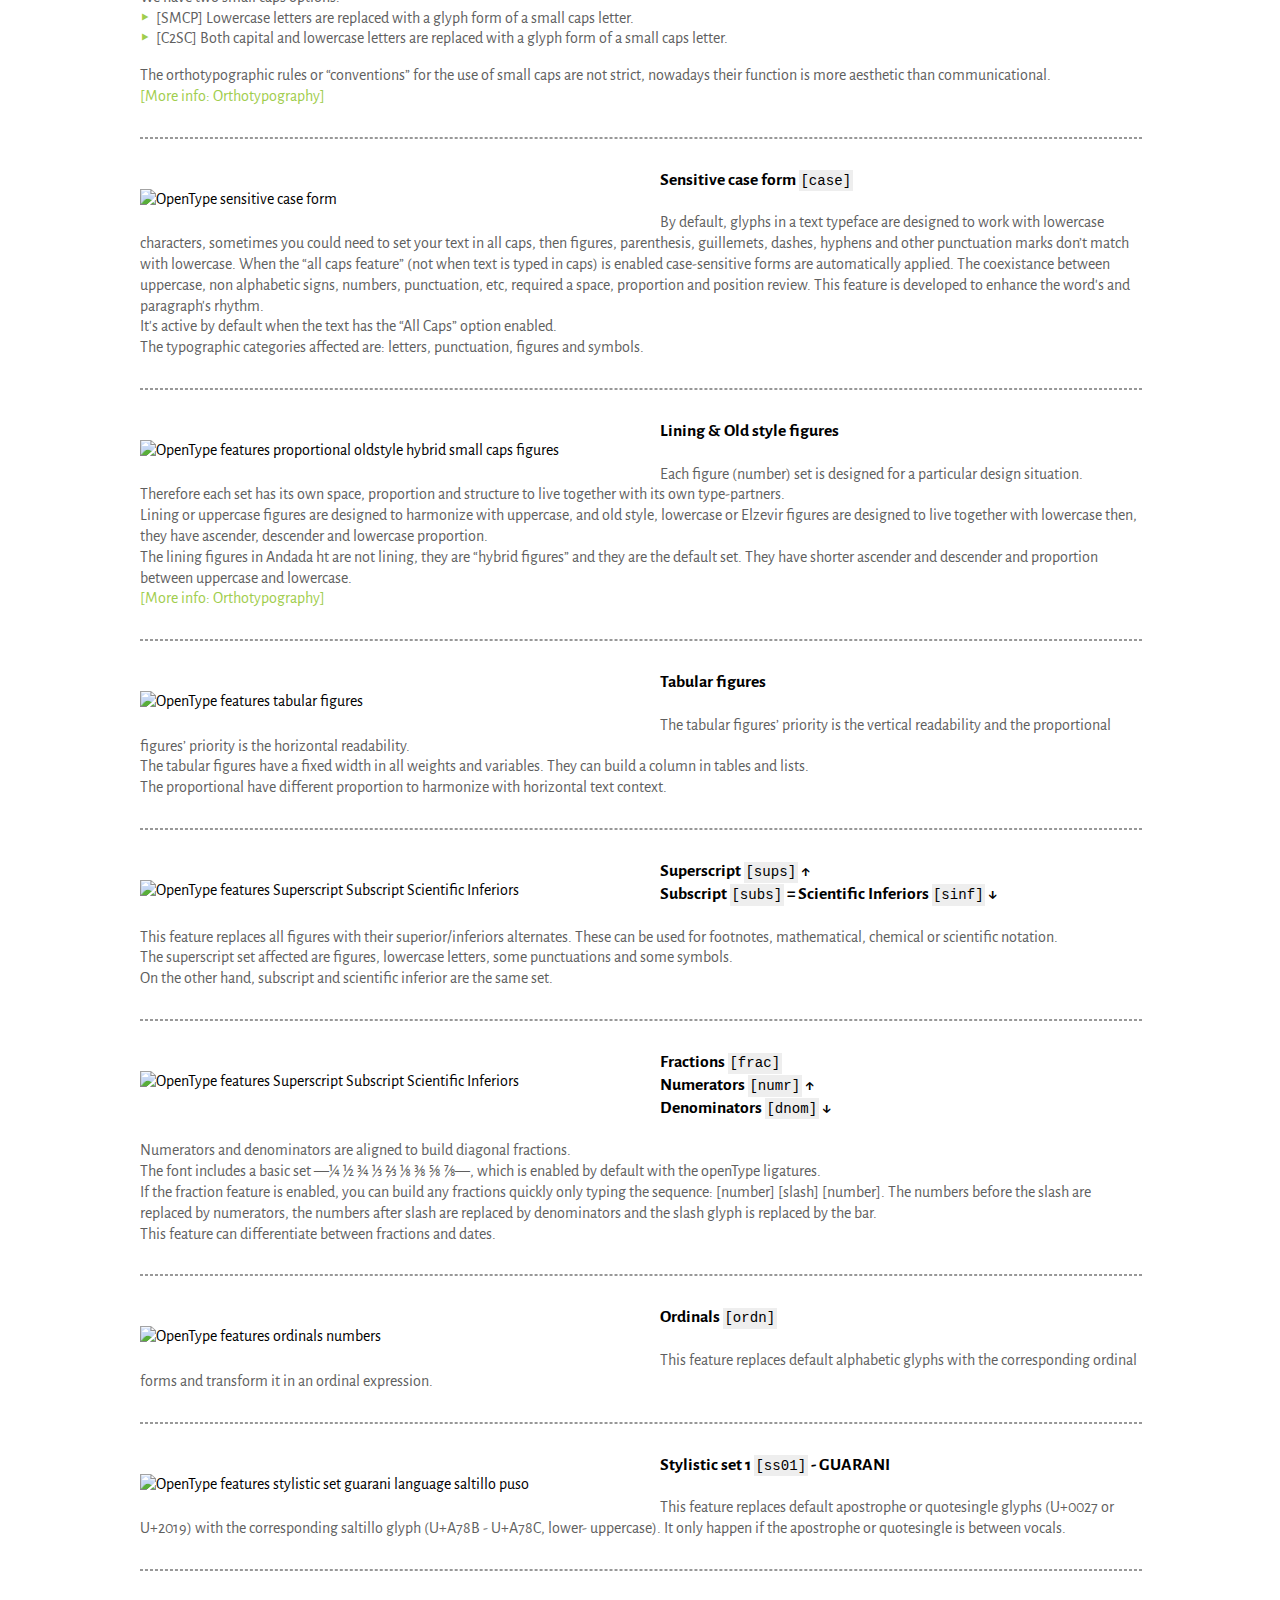
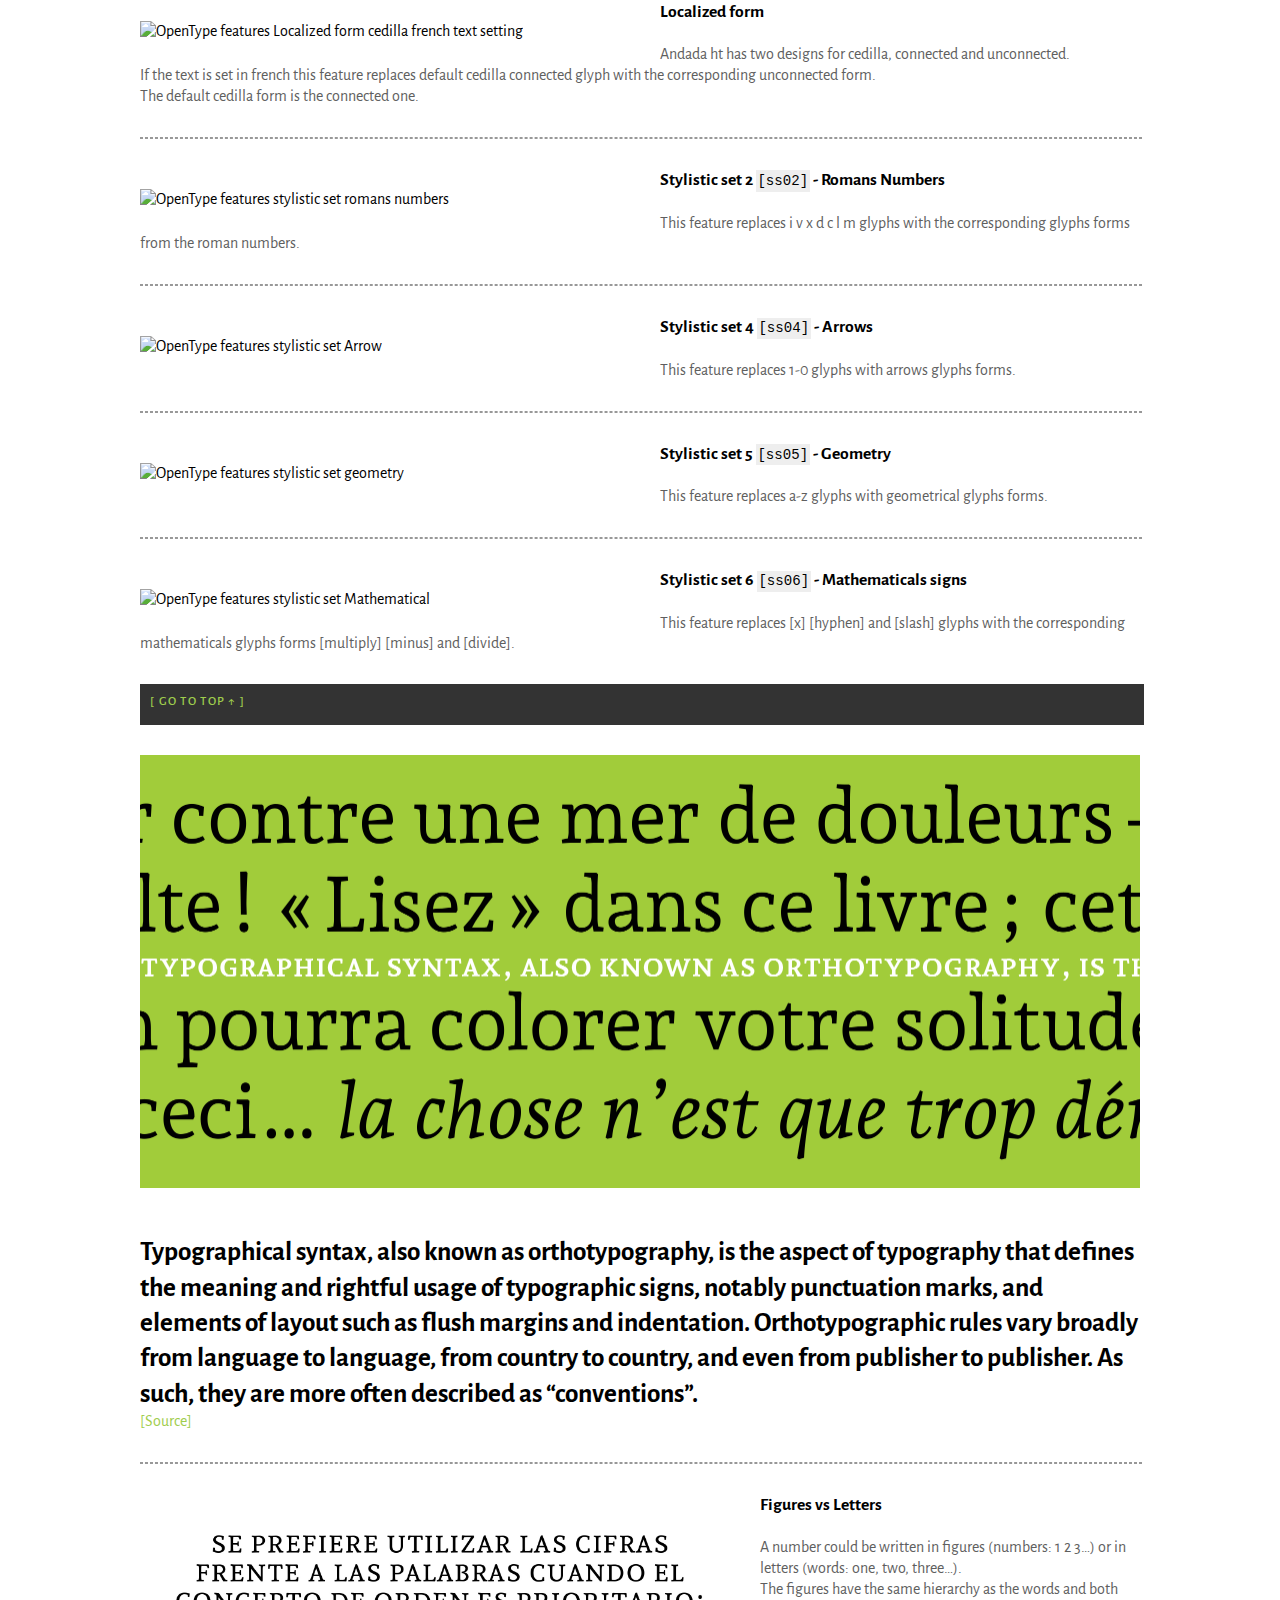
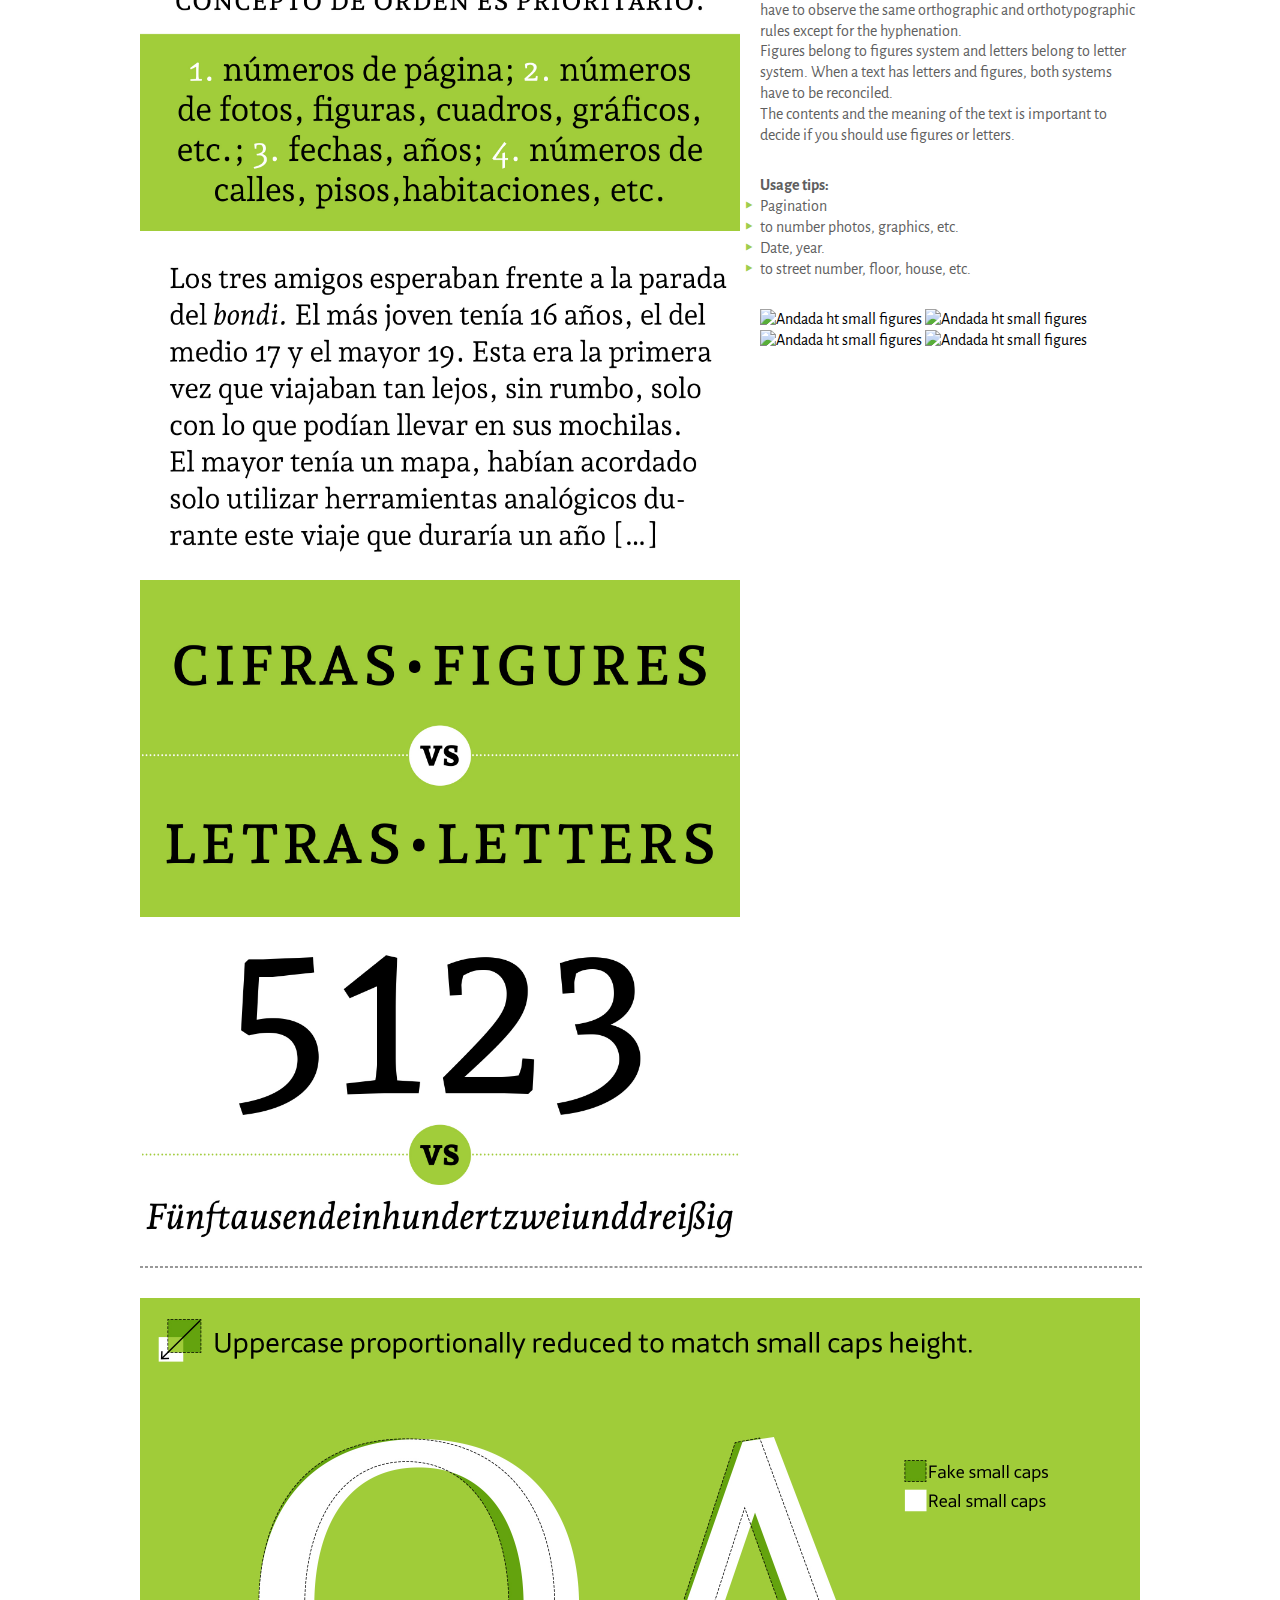
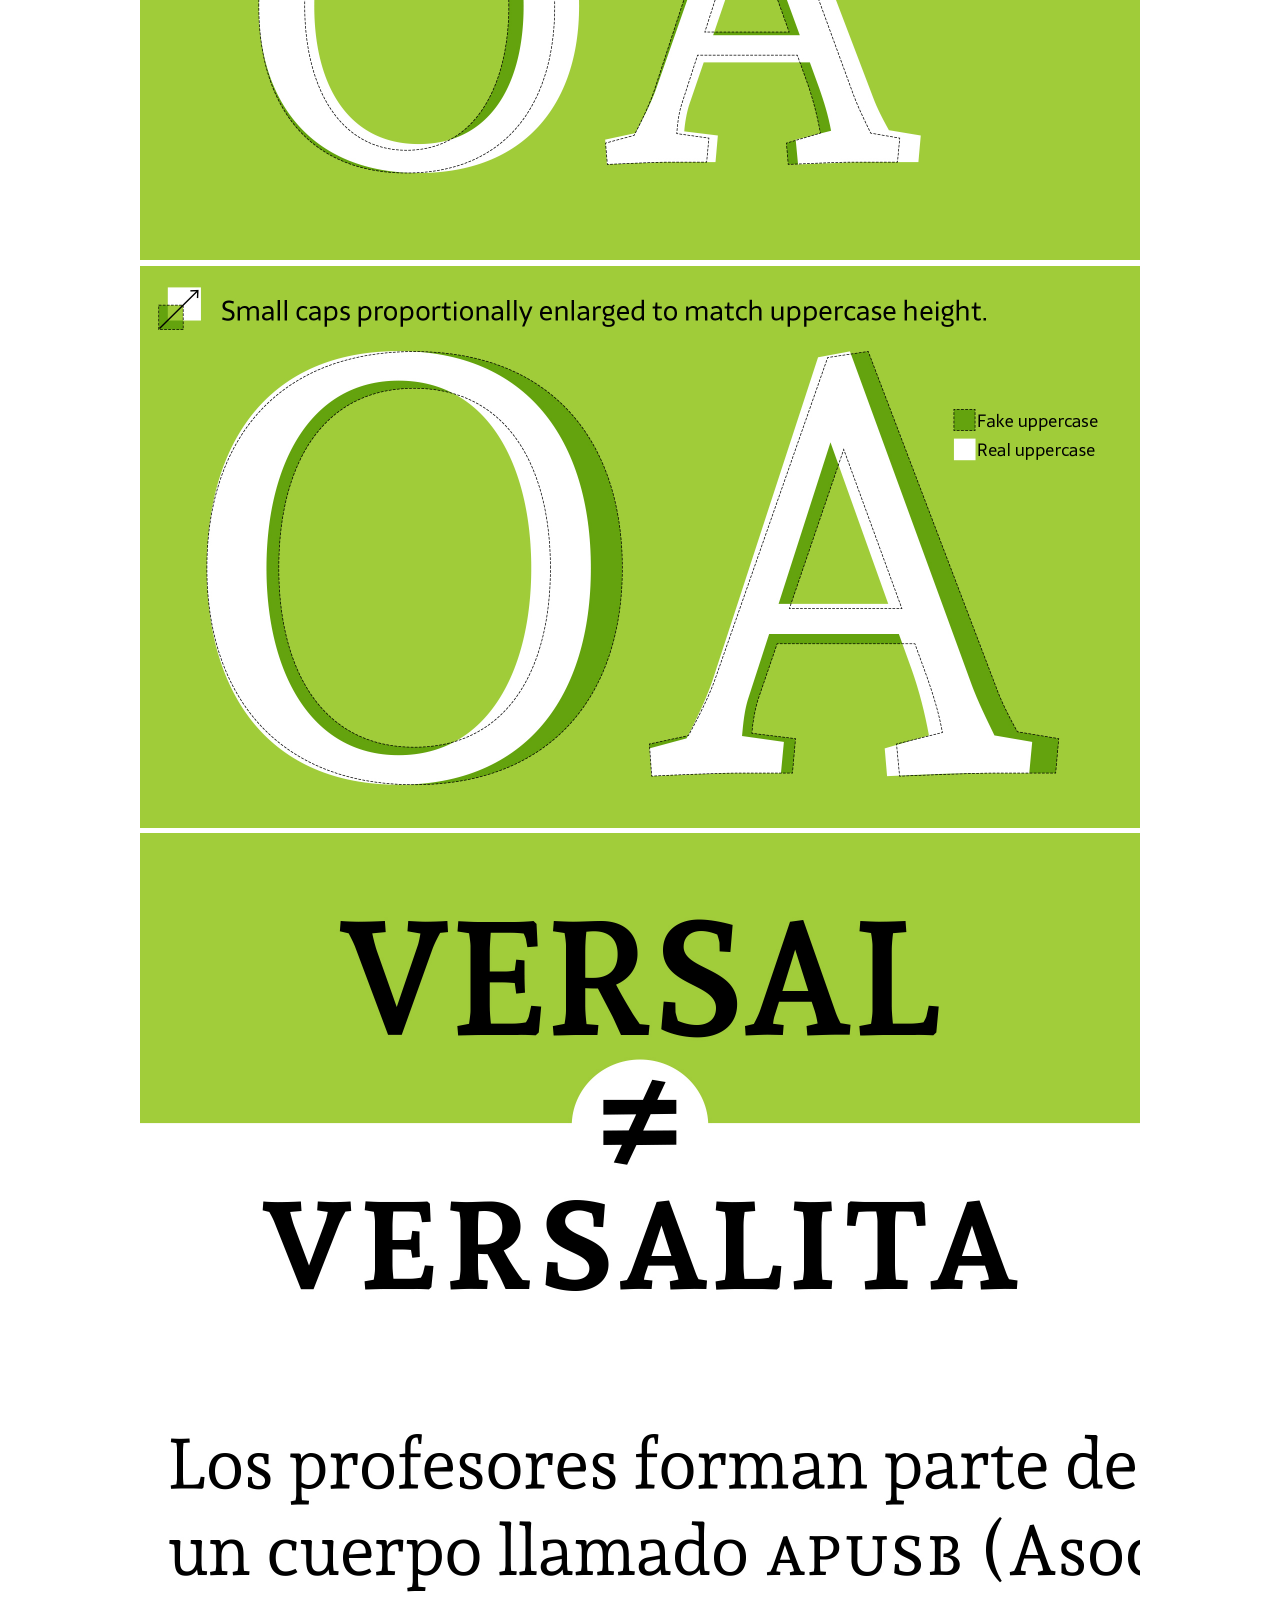
==== commit 7c95595f: "add info about tupi family" ====
--- a/index.html
+++ b/index.html
@@ -379,9 +379,10 @@
 			</ul></p>
 			<p>It is regulated by the Guaraní Language Academy.<br>
 			It has approximately 8,000,000 speakers.<br>
-			Its family language is Tupí <br>
+			Its family language is <em>Tupí</em>. <br>
 			It uses the Latin system writing.<br>
 			</p>
+			<p>I've developed Andada ht specifically for the variety known as Paraguayan Guarani (Avañeꞌẽ) that belongs to the Tupi–Guarani family of the Tupian languages.</p>
 		</figcaption>
 	</div>
 
@@ -408,6 +409,7 @@
 			Its family language is Tupí <br>
 			It uses the Latin system writing.<br>
 			</p>
+			<p>I've developed Andada ht specifically for the variety known as Paraguayan Guarani (AvañeꞋẽ) that belongs to the Tupi–Guarani family of the Tupian languages.</p>
 		</figcaption>
 	</div>
 
@@ -752,7 +754,7 @@
 <section id="orthotypography">
 
 	<div class="container">
-	<figure><img src="./img/web-orthotypo-0-banner.png" alt="Andada ht Orthotypography"></figure>
+	<figure><img src="./img/web-orthotypo-0-banner.jpg" alt="Andada ht Orthotypography"></figure>
 	<h2>Typographical syntax, also known as orthotypography, is the aspect of typography that defines the meaning and rightful usage of typographic signs, notably punctuation marks, and elements of layout such as flush margins and indentation.
 	Orthotypographic rules vary broadly from language to language, from country to country, and even from publisher to publisher. As such, they are more often described as “conventions”.
 	</h2>
@@ -1147,7 +1149,7 @@
 
 <!-- IMPORTANTE: aca el script que maneja los slides. donde dice $(".slides") ese slides linkea con la clase slides que contiene las imagenes ira pasando este motor. PONER ESTO AL FINAL, INMEDIATAMENTE ANTES DE </BODY>. A partir de aqui estoy linkeando al motor javascript que hara que las img vayan pasando tipo slides -->
 
-    <script src="http://code.jquery.com/jquery-latest.min.js"></script>
+    <script src="https://code.jquery.com/jquery-latest.min.js"></script>
  	 <script src="js/jquery.slides.min.js"></script>
 
 	  <script>
--- a/style.css
+++ b/style.css
@@ -4,133 +4,128 @@
 }
 
 * {
-	margin:0px;
-	padding:0px;
+    margin: 0px;
+    padding: 0px;
 }
 
 body {
-	background-color: white;
-	font-family: 'Alegreya Sans', sans-serif;
+    background-color: white;
+    font-family: "Alegreya Sans", sans-serif;
     line-height: 1.3;
-	width: 100%;
-	max-width: 1000px;
-	margin-right: auto;
-	margin-left: auto;
-  }
+    width: 100%;
+    max-width: 1000px;
+    margin-right: auto;
+    margin-left: auto;
+}
 
 nav {
-	background-color: white;
-	position: fixed;		/* con esto hago que el header que contiene la botonera quede fijo */
-  	z-index: 10;			/* la propiedad z-index ordena que elelemto va arriba y que va abajo —layers— donde 0 es el elemento que esta debajo de todo */
-  	top:0px;				/* aca indico que este a 0 pixeles del top */
-  	width: 100%;
-  	max-width: 1000px;			/* que ancho tendrá el header */
+    background-color: white;
+    position: fixed; /* con esto hago que el header que contiene la botonera quede fijo */
+    z-index: 10; /* la propiedad z-index ordena que elelemto va arriba y que va abajo —layers— donde 0 es el elemento que esta debajo de todo */
+    top: 0px; /* aca indico que este a 0 pixeles del top */
+    width: 100%;
+    max-width: 1000px; /* que ancho tendrá el header */
     clear: both;
-
 }
 
 main {
-	position:absolute;
-	z-index: 2;
-	top:100px;
-	width: 100%;
-	max-width: 1000px;
-	display: block;
-	}
-
-hr{
-	color:rgb(51 51 51);
-	border: 2px solid;
-	width: 100%;
-	max-width: 1000px;
-	}
-
-section hr{
-	color:rgb(51 51 51);
-	opacity: 0.5;
-	border: .5px dashed;
-	width: 100%;
-	max-width: 1000px;
-	}
-
+    position: absolute;
+    z-index: 2;
+    top: 100px;
+    width: 100%;
+    max-width: 1000px;
+    display: block;
+}
+
+hr {
+    color: rgb(51 51 51);
+    border: 2px solid;
+    width: 100%;
+    max-width: 1000px;
+}
+
+section hr {
+    color: rgb(51 51 51);
+    opacity: 0.5;
+    border: 0.5px dashed;
+    width: 100%;
+    max-width: 1000px;
+}
 
 h1 {
-    font-family: 'Andada', serif;
-	display: block;
-	float: left;
-	margin-left: 10px;
-    display: block;
-	}
+    font-family: "Andada", serif;
+    display: block;
+    float: left;
+    margin-left: 10px;
+    display: block;
+}
 
 h2 {
-	font-size: 1.7rem;
-	font-weight: 600;
-	display: block;
-	padding: 20px 0 0 0;
-
-	}
-
-h3{
-	font-size: 1.1rem;
+    font-size: 1.7rem;
+    font-weight: 600;
+    display: block;
+    padding: 20px 0 0 0;
+}
+
+h3 {
+    font-size: 1.1rem;
     font-weight: 600;
     margin-bottom: 1.3rem;
     display: block;
-	}
-
+}
 
 .bajada {
-	display:block;
-	padding: 0 0 10px 0;
-	font-size: 1.7rem;
-	font-weight: 300;
-	line-height:1.25;
+    display: block;
+    padding: 0 0 10px 0;
+    font-size: 1.7rem;
+    font-weight: 300;
+    line-height: 1.25;
 }
 
 .textright {
-	display: block;
-	float: right;
-	padding: 5px 0 5px 0;
+    display: block;
+    float: right;
+    padding: 5px 0 5px 0;
     text-transform: uppercase;
     font-weight: 600;
-    letter-spacing: .1em;
-	text-decoration:none;
-	font-size: 0.7rem;
+    letter-spacing: 0.1em;
+    text-decoration: none;
+    font-size: 0.7rem;
 }
 
 .gototop a {
-	display: inline-block;
-	padding: 10px 10px;
-	margin: 0 0 0 0;
-	width: 98.4%;
-	max-width: 1000px;
+    display: inline-block;
+    padding: 10px 10px;
+    margin: 0 0 0 0;
+    width: 98.4%;
+    max-width: 1000px;
     text-transform: uppercase;
     font-weight: 500;
-    letter-spacing: .1em;
-	text-decoration:none;
-	background-color: rgb(51 51 51);
-	font-size: .8rem;
+    letter-spacing: 0.1em;
+    text-decoration: none;
+    background-color: rgb(51 51 51);
+    font-size: 0.8rem;
 }
 
 a {
-	text-decoration: none;
-	color:rgb(159, 205, 77);
-}
-
-p, ul, ol {
-	color:#5F5F5F;
+    text-decoration: none;
+    color: rgb(159, 205, 77);
+}
+
+p,
+ul,
+ol {
+    color: #5f5f5f;
 }
 
 ul {
-	list-style: square;
-	list-style-position: inside;
+    list-style: square;
+    list-style-position: inside;
 }
 
 ol {
-	list-style-position: inside;
-}
-
-
-
+    list-style-position: inside;
+}
 
 ul.green {
     list-style: none;
@@ -149,163 +144,168 @@
     margin-left: -1em;
 }
 
-
-
 figure {
-	margin: 0px;
-	margin: 20px 0px 20px 0px;
-}
-
-img{
-	width: 100%;
-	max-width: 1000px;
+    margin: 0px;
+    margin: 20px 0px 20px 0px;
+}
+
+img {
+    width: 100%;
+    max-width: 1000px;
 }
 
 .imgleft {
-	float: left;
-	width: 50%;
-	margin: 20px 20px 20px 0px;
+    float: left;
+    width: 50%;
+    margin: 20px 20px 20px 0px;
 }
 
 .imgright {
-	float: right;
-	width: 50%;
-	margin: 20px 0px 20px 20px;
+    float: right;
+    width: 50%;
+    margin: 20px 0px 20px 20px;
 }
 
 .container {
-	padding: 0px;
-	margin: 30px 0px 30px 0px;
+    padding: 0px;
+    margin: 30px 0px 30px 0px;
 }
 
 .flex-container {
-	display: inline-block;
-	padding: 0;
-	width: 33%;
-	vertical-align: text-top;
-	margin: 30px 0px 30px 0px;
+    display: inline-block;
+    padding: 0;
+    width: 33%;
+    vertical-align: text-top;
+    margin: 30px 0px 30px 0px;
 }
 
 .columntext {
-	column-count: 3;
-	column-gap: 40px;
-	marging:30px 0px 30px 0px;
-	column-rule-style: dotted;
-	column-rule-width: 1px;
-	column-rule-color: #5F5F5F;
+    column-count: 3;
+    column-gap: 40px;
+    /*margin: 30px 0px 30px 0px;*/
+    column-rule-style: dotted;
+    column-rule-width: 1px;
+    column-rule-color: #5f5f5f;
 }
 
 .columntext4 {
-	column-count: 4;
-	column-gap: 40px;
-	marging:30px 0px 30px 0px;
-	column-rule-style: dotted;
-	column-rule-width: 1px;
-	column-rule-color: #5F5F5F;
-	font-size: 0.8rem;
-}
-
+    column-count: 4;
+    column-gap: 40px;
+    /*margin: 30px 0px 30px 0px;*/
+    column-rule-style: dotted;
+    column-rule-width: 1px;
+    column-rule-color: #5f5f5f;
+    font-size: 0.8rem;
+}
 
 /* |||||| ESTILOS DE LA BARRA DE NAVEGACION |||||| */
 
 .nav {
-	padding: 15px 0 0 0;
-}
-.nav ul li{
-	list-style:none;      		/*esto le saca el bolet */
-	padding: 0px 0px;			/*esto le saca la sangria a la lista */
+    padding: 15px 0 0 0;
+}
+.nav ul li {
+    list-style: none; /*esto le saca el bolet */
+    padding: 0px 0px; /*esto le saca la sangria a la lista */
 }
 
 .nav li {
-	list-style: none;
-	padding: 0px 0px;
-	margin: 0px 0px;
+    list-style: none;
+    padding: 0px 0px;
+    margin: 0px 0px;
 }
 
 .logo {
-	display: block;
-	margin: 0px;
-	padding: 0px;
-	overflow: auto;
-	display: block;
-	float: left;
+    display: block;
+    margin: 0px;
+    padding: 0px;
+    overflow: auto;
+    display: block;
+    float: left;
 }
 
 .logo > a img {
-	max-height: 50px;
-	vertical-align: middle;
-	padding: 10px 0 0 0;
-
-}
-
-.nav > li {       				/* ahora, los elementos li que esten directamente adentro de la clase nav, esto se indica con el signo <, seguiran las siguientes reglas */
-	float:right;				/* el float left hace que la lista que esta inmediatamente despues de la etiqueta nav se posicionan desde el margen izquierdo en sentido horizontal, la lista fluye hacia el costado, vemos que las sublistas se siguen acomodando para abajo */
-	}
-
-.nav li a {                   /* todos los elementos a, que esten dentro de li que esten dentro de la clase nav seguirán las reglas a continuanción */
-	background-color:white;   /* color de fondo */
-	color:black;  			  /* color de la tipografia */
-	font-size: 0.8rem;
+    max-height: 50px;
+    vertical-align: middle;
+    padding: 10px 0 0 0;
+}
+
+.nav > li {
+    /* ahora, los elementos li que esten directamente adentro de la clase nav, esto se indica con el signo <, seguiran las siguientes reglas */
+    float: right; /* el float left hace que la lista que esta inmediatamente despues de la etiqueta nav se posicionan desde el margen izquierdo en sentido horizontal, la lista fluye hacia el costado, vemos que las sublistas se siguen acomodando para abajo */
+}
+
+.nav li a {
+    /* todos los elementos a, que esten dentro de li que esten dentro de la clase nav seguirán las reglas a continuanción */
+    background-color: white; /* color de fondo */
+    color: black; /* color de la tipografia */
+    font-size: 0.8rem;
     text-transform: uppercase;
-    letter-spacing: .1em;
-	text-decoration:none;     /*como es un link por deafult el navegador lo subraya, al poner non decoration, saca ese subrayado */
-	padding: 15px 15px;
-	display:block;            /* por defaul la caja que toma el navegador es la caja typografica inline, al darle un color de fondo, backgroud color, estamos haciendo que tenga una caja cuadrada de fondo que es mas grande que la caja tipografia, para que el navegador lea esta caja de color y no la caja tipografica, agregamos la propiedad display con el valor block en lugar de inline */
-}
-
-
-.nav li a:hover {							 /* aqui doy formato a los elementos a dentro de la lista dentro de la clase nav cuando el maus pasa por encima de ellos */
-	background-color:#323232;		/*#333333 gris frio /*solo cambio el color de fondo*/
-	color:white;
-}
-
-.nav li ul {				/*aqui creamos las reglas que seguiran los submenues*/
-	display:none;			/*propiedad display valor none, hace que las sublistas no se vean*/
-	position:absolute;      /*esto es para que el tamaño de la caja sea igual al de la caja del menu principal*/
-	min-width:200px;
-	padding: 0px;			/*esto le saca la sangria a la lista */
-}
-
-.nav li:hover > ul {        /* aquí hacemos que cuando pasamos con el maus (:hover) las sublistas directas de la lista que esta dentro de nav aparezcan debajo según el tambaño de la caja de color, no de la caja tipografica */
-	display:block
-	}
-
-.nav li ul li {				/*aqui formateamos la sublista de la sublista de la lista dentro de nav*/
-	position:relative;		/*la posicion relativa hace que este sub menu aparezca al lado y no debajo, como ocurriría si ponemos absoluto*/
-	}
+    letter-spacing: 0.1em;
+    text-decoration: none; /*como es un link por deafult el navegador lo subraya, al poner non decoration, saca ese subrayado */
+    padding: 15px 15px;
+    display: block; /* por defaul la caja que toma el navegador es la caja typografica inline, al darle un color de fondo, backgroud color, estamos haciendo que tenga una caja cuadrada de fondo que es mas grande que la caja tipografia, para que el navegador lea esta caja de color y no la caja tipografica, agregamos la propiedad display con el valor block en lugar de inline */
+}
+
+.nav li a:hover {
+    /* aqui doy formato a los elementos a dentro de la lista dentro de la clase nav cuando el maus pasa por encima de ellos */
+    background-color: #323232; /*#333333 gris frio /*solo cambio el color de fondo*/
+    color: white;
+}
+
+.nav li ul {
+    /*aqui creamos las reglas que seguiran los submenues*/
+    display: none; /*propiedad display valor none, hace que las sublistas no se vean*/
+    position: absolute; /*esto es para que el tamaño de la caja sea igual al de la caja del menu principal*/
+    min-width: 200px;
+    padding: 0px; /*esto le saca la sangria a la lista */
+}
+
+.nav li:hover > ul {
+    /* aquí hacemos que cuando pasamos con el maus (:hover) las sublistas directas de la lista que esta dentro de nav aparezcan debajo según el tambaño de la caja de color, no de la caja tipografica */
+    display: block;
+}
+
+.nav li ul li {
+    /*aqui formateamos la sublista de la sublista de la lista dentro de nav*/
+    position: relative; /*la posicion relativa hace que este sub menu aparezca al lado y no debajo, como ocurriría si ponemos absoluto*/
+}
 
 .nav li ul li ul {
-	right:-200px;			/*acá estamos diciendo que la posicion relativa sea 140 pixeles a la derecha (recordando que la caja tiene 140 pixeles) y que se alinie a 0 pixeles del menú que le da origen*/
-	top:0px;
-	}
-
+    right: -200px; /*acá estamos diciendo que la posicion relativa sea 140 pixeles a la derecha (recordando que la caja tiene 140 pixeles) y que se alinie a 0 pixeles del menú que le da origen*/
+    top: 0px;
+}
 
 /* |||||| ESTILOS DE LOS SLIDES |||||| */
 
-.mainslides {		/* slide grande ancho de ventana */
-	width: 100%; 	/* ancho de ventana */
-	max-width: 1000px;
-	margin: 20px 0 20px 0;
-}
-
-.smallslidesright {		/* slide es pequeño y esta a la derecha */
-	float: right;
-	width: 60%;
-	margin: 0px 0px 0px 20px;
-}
-
-.smallslidesleft {		/* slide es pequeño y esta a la izquierda */
-	float: left;
-	width: 60%;
-	margin: 0px 20px 0px 0px;
-}
-
-.slides{			/* aquí formateo el contenedor de las imagenes */
-	width: 100%; 	/* o sea, es 100% de los 90% que ocupa el bloque slides */
-}
-
-.slides img {		/* formato de las img dentro de la clase slides */
-	width: 100%;
+.mainslides {
+    /* slide grande ancho de ventana */
+    width: 100%; /* ancho de ventana */
+    max-width: 1000px;
+    margin: 20px 0 20px 0;
+}
+
+.smallslidesright {
+    /* slide es pequeño y esta a la derecha */
+    float: right;
+    width: 60%;
+    margin: 0px 0px 0px 20px;
+}
+
+.smallslidesleft {
+    /* slide es pequeño y esta a la izquierda */
+    float: left;
+    width: 60%;
+    margin: 0px 20px 0px 0px;
+}
+
+.slides {
+    /* aquí formateo el contenedor de las imagenes */
+    width: 100%; /* o sea, es 100% de los 90% que ocupa el bloque slides */
+}
+
+.slides img {
+    /* formato de las img dentro de la clase slides */
+    width: 100%;
 }
 
 /* aqui doy formato a la barra de navegacion de los slides.
@@ -317,59 +317,60 @@
 que no tenga tenga los bollets > en ul
 que no tenga sangria > en ul */
 
-
 .slidesjs-pagination {
-	list-style: none;
-	margin: 0px;
-	overflow: auto;
-}
-
-.slidesjs-pagination li {	/* las listas dentro de esta clase deben ser horizontales */
-	float: left;			/* aquí hago que la lista de escriba desde la izquierda hacia la derecha y no de arriba hacia abajo */
-}
-
-.slidesjs-pagination li a {	/* links, dentro de listas, dentro de esta clase paginacion */
-	display: block;			/* para que tome como caja un cuadrado y no el texto */
-	padding: 5px 5px;
-	color: black;
-	text-decoration: none;	/* aca saco el subrayado por defaul de los links */
+    list-style: none;
+    margin: 0px;
+    overflow: auto;
+}
+
+.slidesjs-pagination li {
+    /* las listas dentro de esta clase deben ser horizontales */
+    float: left; /* aquí hago que la lista de escriba desde la izquierda hacia la derecha y no de arriba hacia abajo */
+}
+
+.slidesjs-pagination li a {
+    /* links, dentro de listas, dentro de esta clase paginacion */
+    display: block; /* para que tome como caja un cuadrado y no el texto */
+    padding: 5px 5px;
+    color: black;
+    text-decoration: none; /* aca saco el subrayado por defaul de los links */
 }
 
 .slidesjs-pagination li a:hover {
-	color: rgb(159, 205, 77);
-}
-
-.slides .active {			/* aca formateo los elementos dentro de la clase slides dentro de la clase active es porque son un link activo o desactivo, si el slide esta en 1, el link 1 es el activo, entonces ese boton que esta activo tomara las propiedades que describo a continuación */
-	text-decoration: underline;
-}
-
-.slidesjs-navigation {	/* aca doy formato al play, previos, next */
-	color: black;
-	text-decoration: none;
-	padding: 10px 10px;
-	display: inline-block; 	/* esto me permite alinearlo en el margen derecho en la misma linea que los numeritos */
-	float: right;			/* para que cuelgue del margen derecho */
-}
-
+    color: rgb(159, 205, 77);
+}
+
+.slides .active {
+    /* aca formateo los elementos dentro de la clase slides dentro de la clase active es porque son un link activo o desactivo, si el slide esta en 1, el link 1 es el activo, entonces ese boton que esta activo tomara las propiedades que describo a continuación */
+    text-decoration: underline;
+}
+
+.slidesjs-navigation {
+    /* aca doy formato al play, previos, next */
+    color: black;
+    text-decoration: none;
+    padding: 10px 10px;
+    display: inline-block; /* esto me permite alinearlo en el margen derecho en la misma linea que los numeritos */
+    float: right; /* para que cuelgue del margen derecho */
+}
 
 /* FORMATEO DE LA GALERIA DE FONT IN USE */
 /* PARA 3 POR LINEA 33.33% -PERO NO FUNCIONA- SI SON 4, 25% Y SI SON 2 50%, puede fallar */
 
 .row::after {
-  content: "";
-  clear: both;
-  display: table;
+    content: "";
+    clear: both;
+    display: table;
 }
 
 .row {
-  display: flex;
+    display: flex;
 }
 
 .column {
-  flex: 33.33%;
-  padding: 5px;
-}
-
+    flex: 33.33%;
+    padding: 5px;
+}
 
 code {
     font-weight: normal;
@@ -378,5 +379,4 @@
     color: #000;
     padding: 0.1em;
     display: inline-block;
-
-}+}
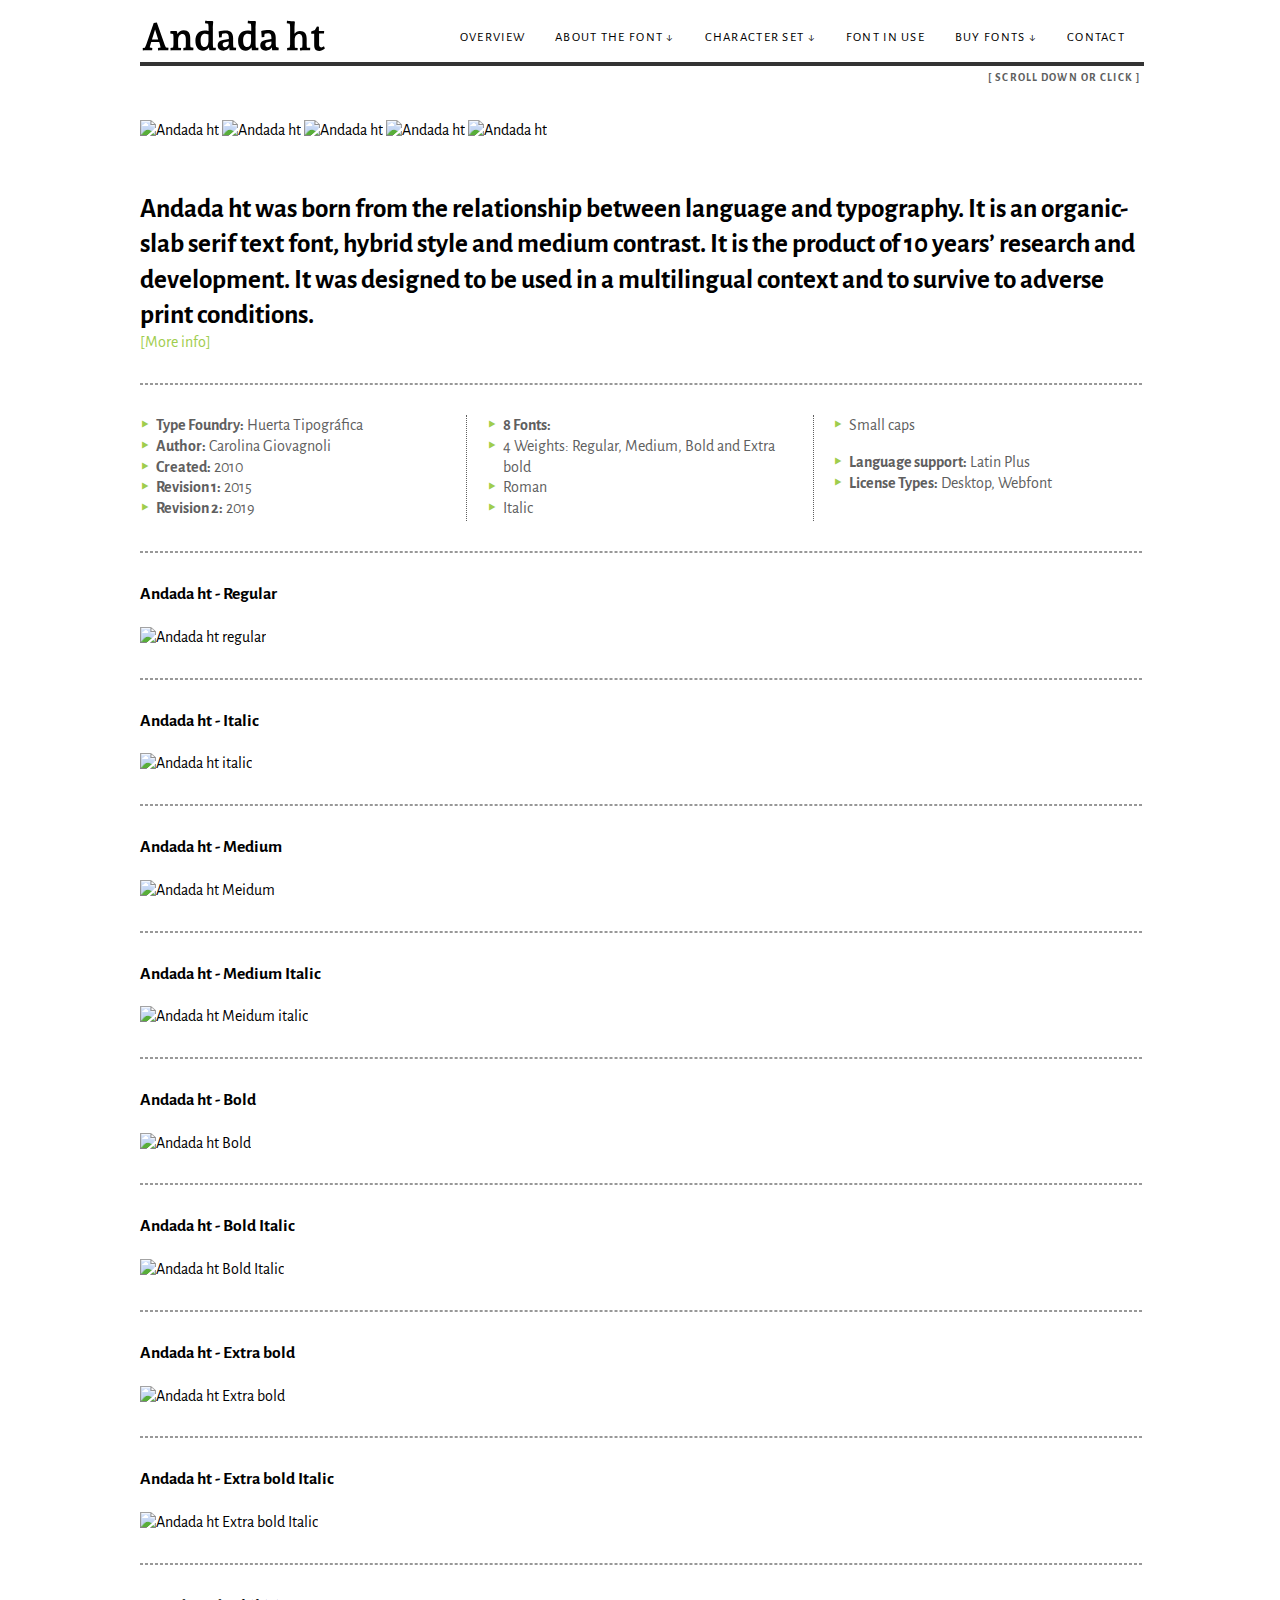
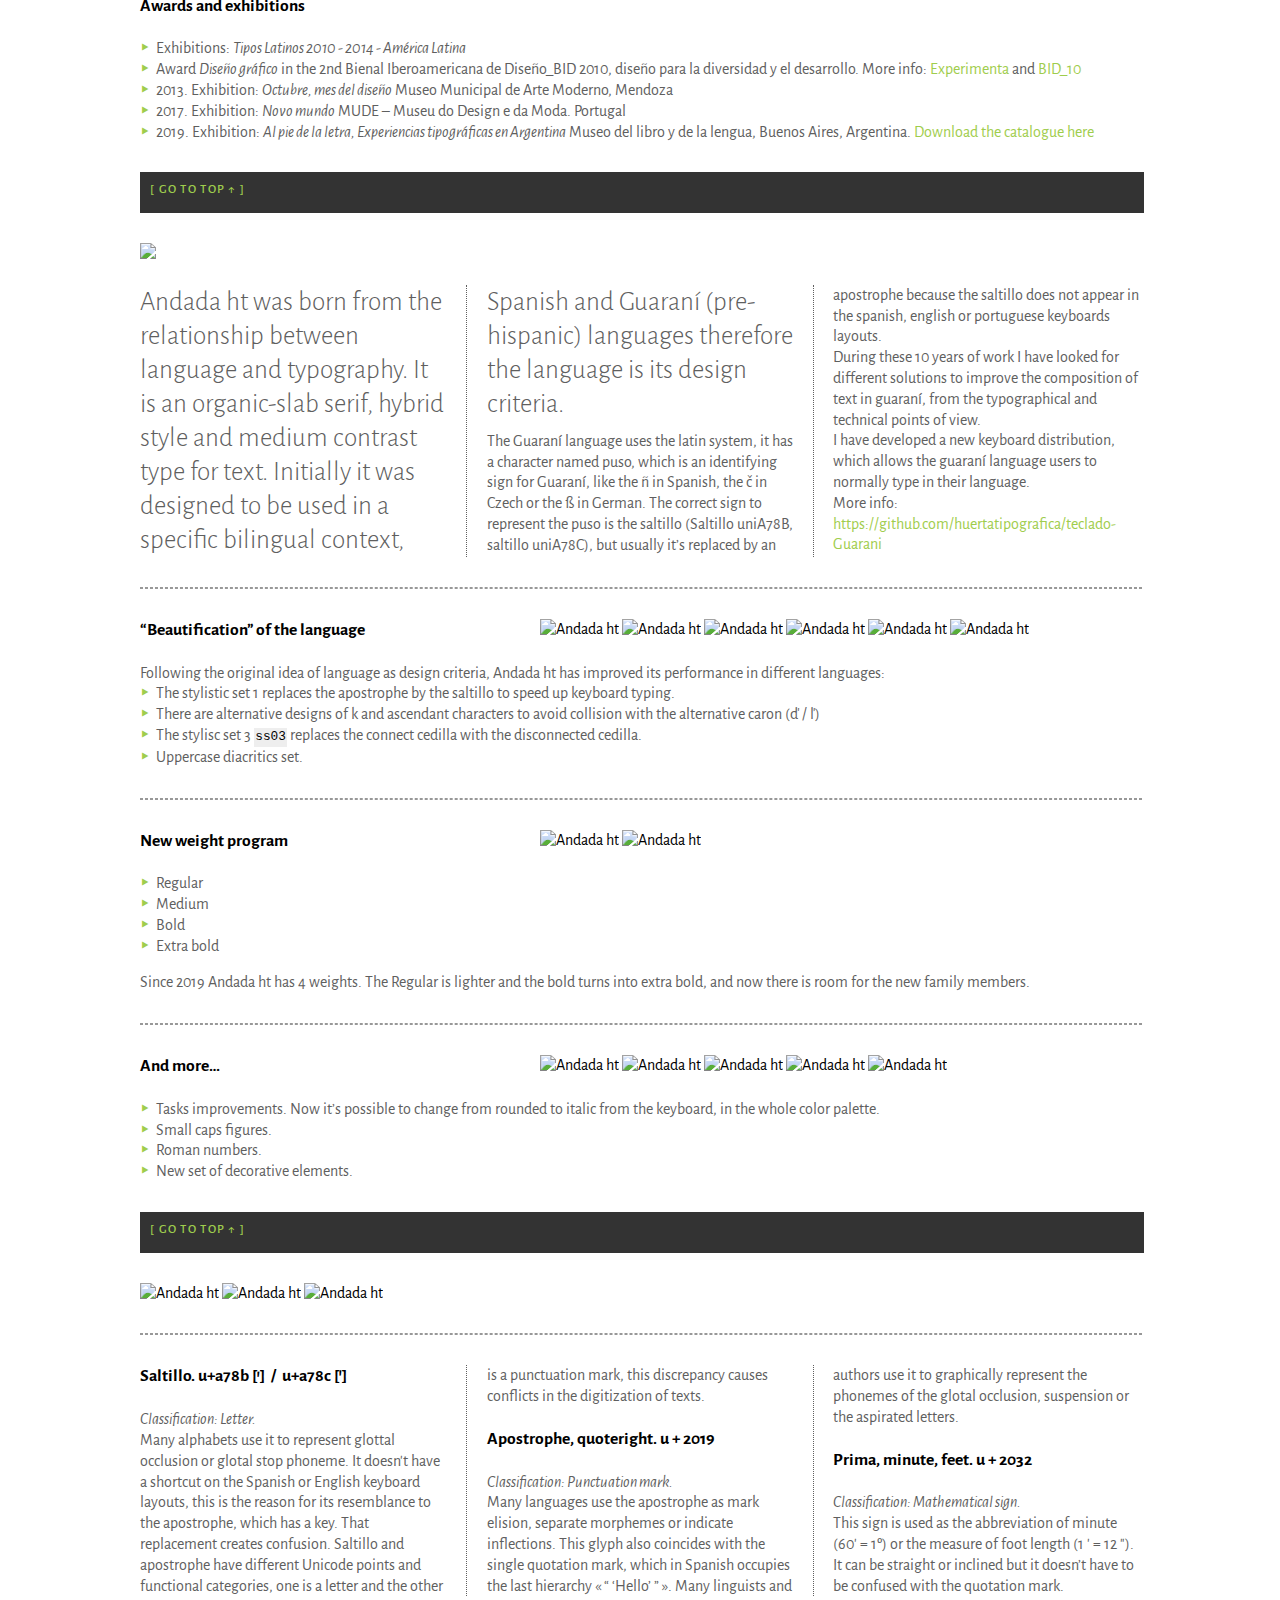
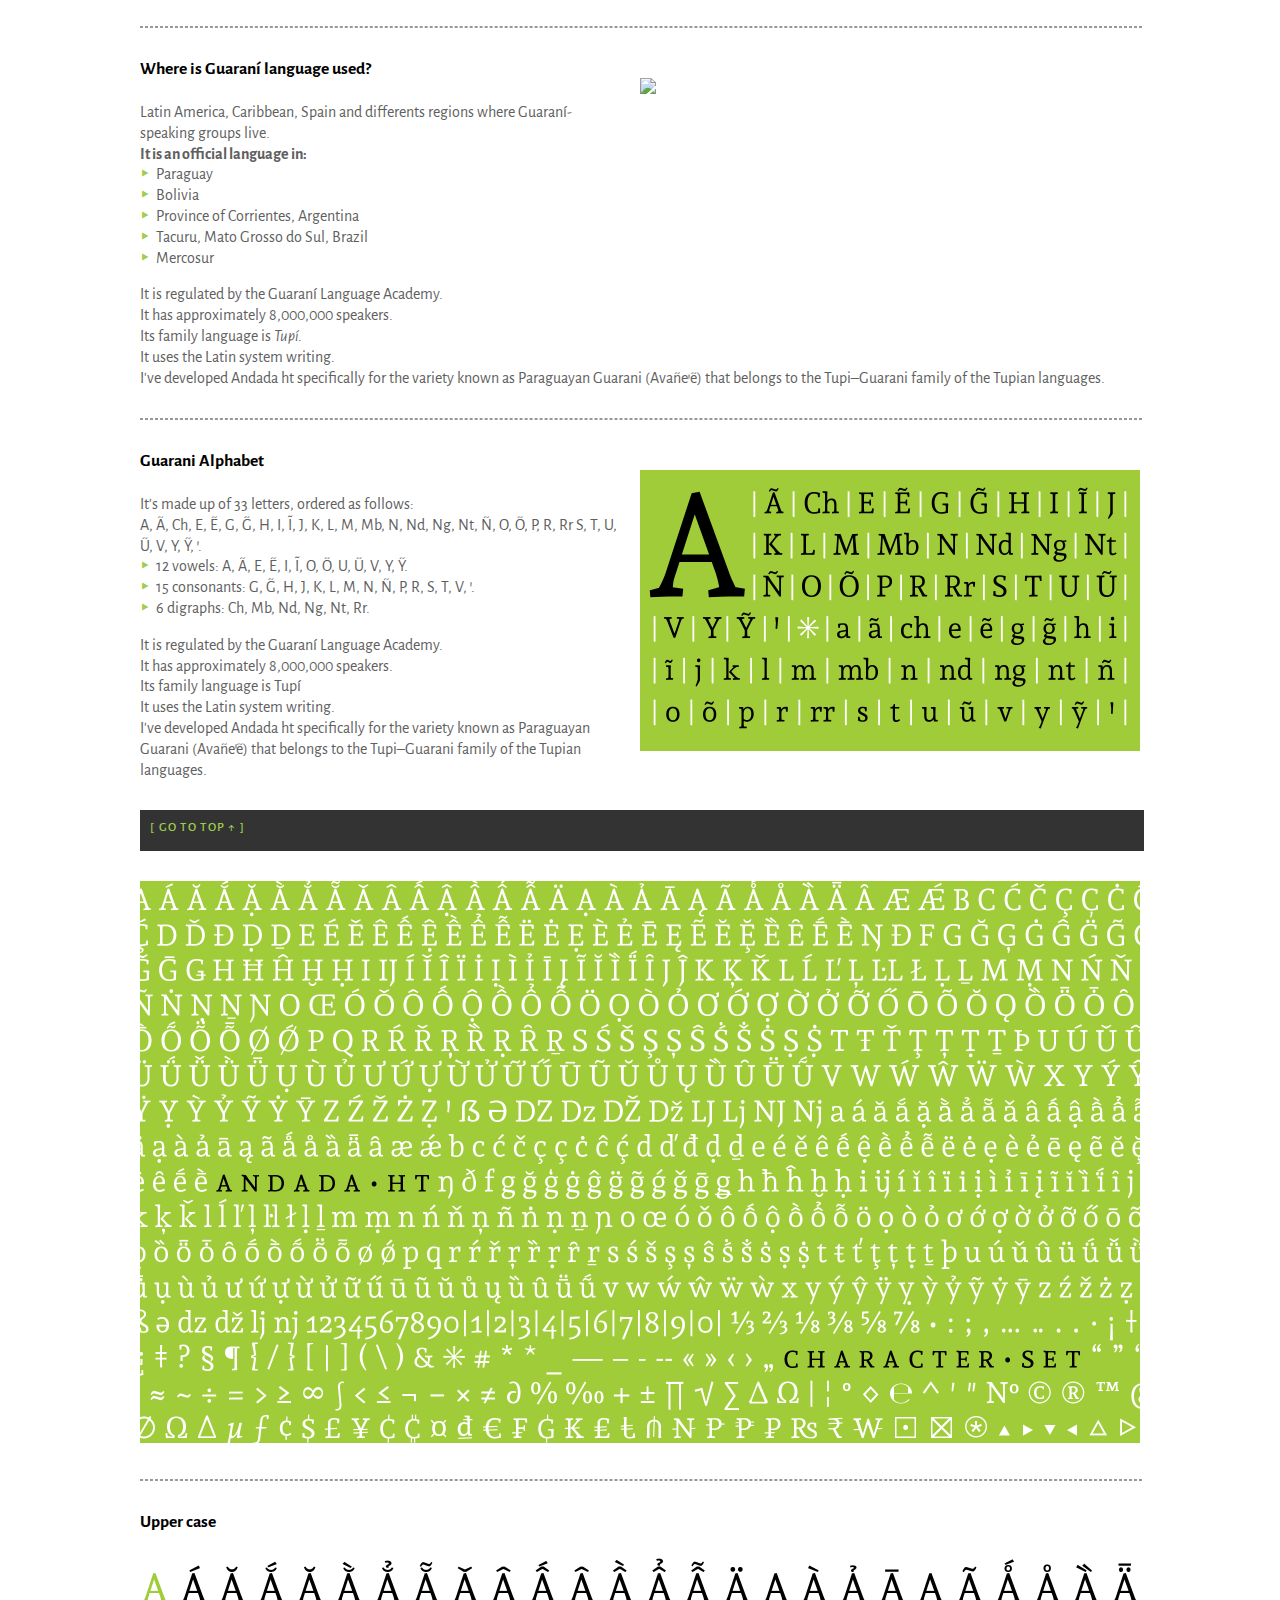
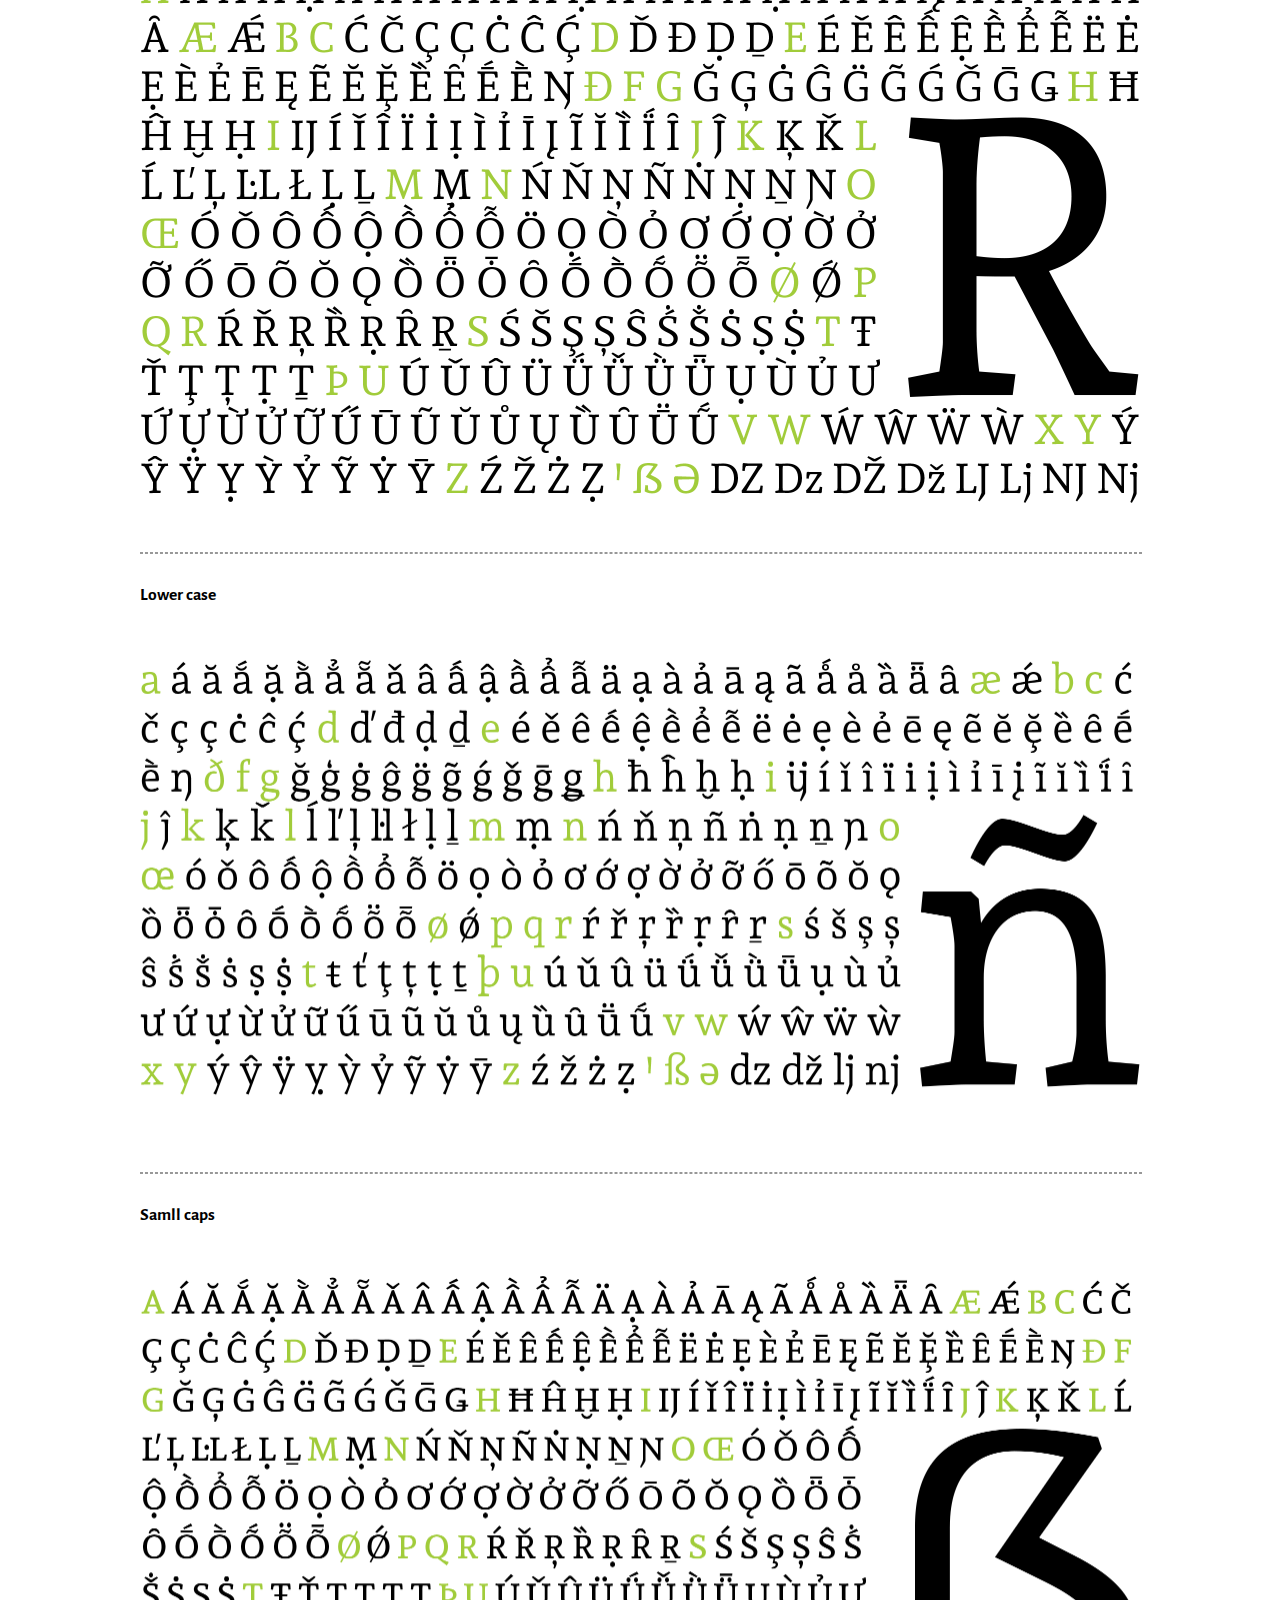
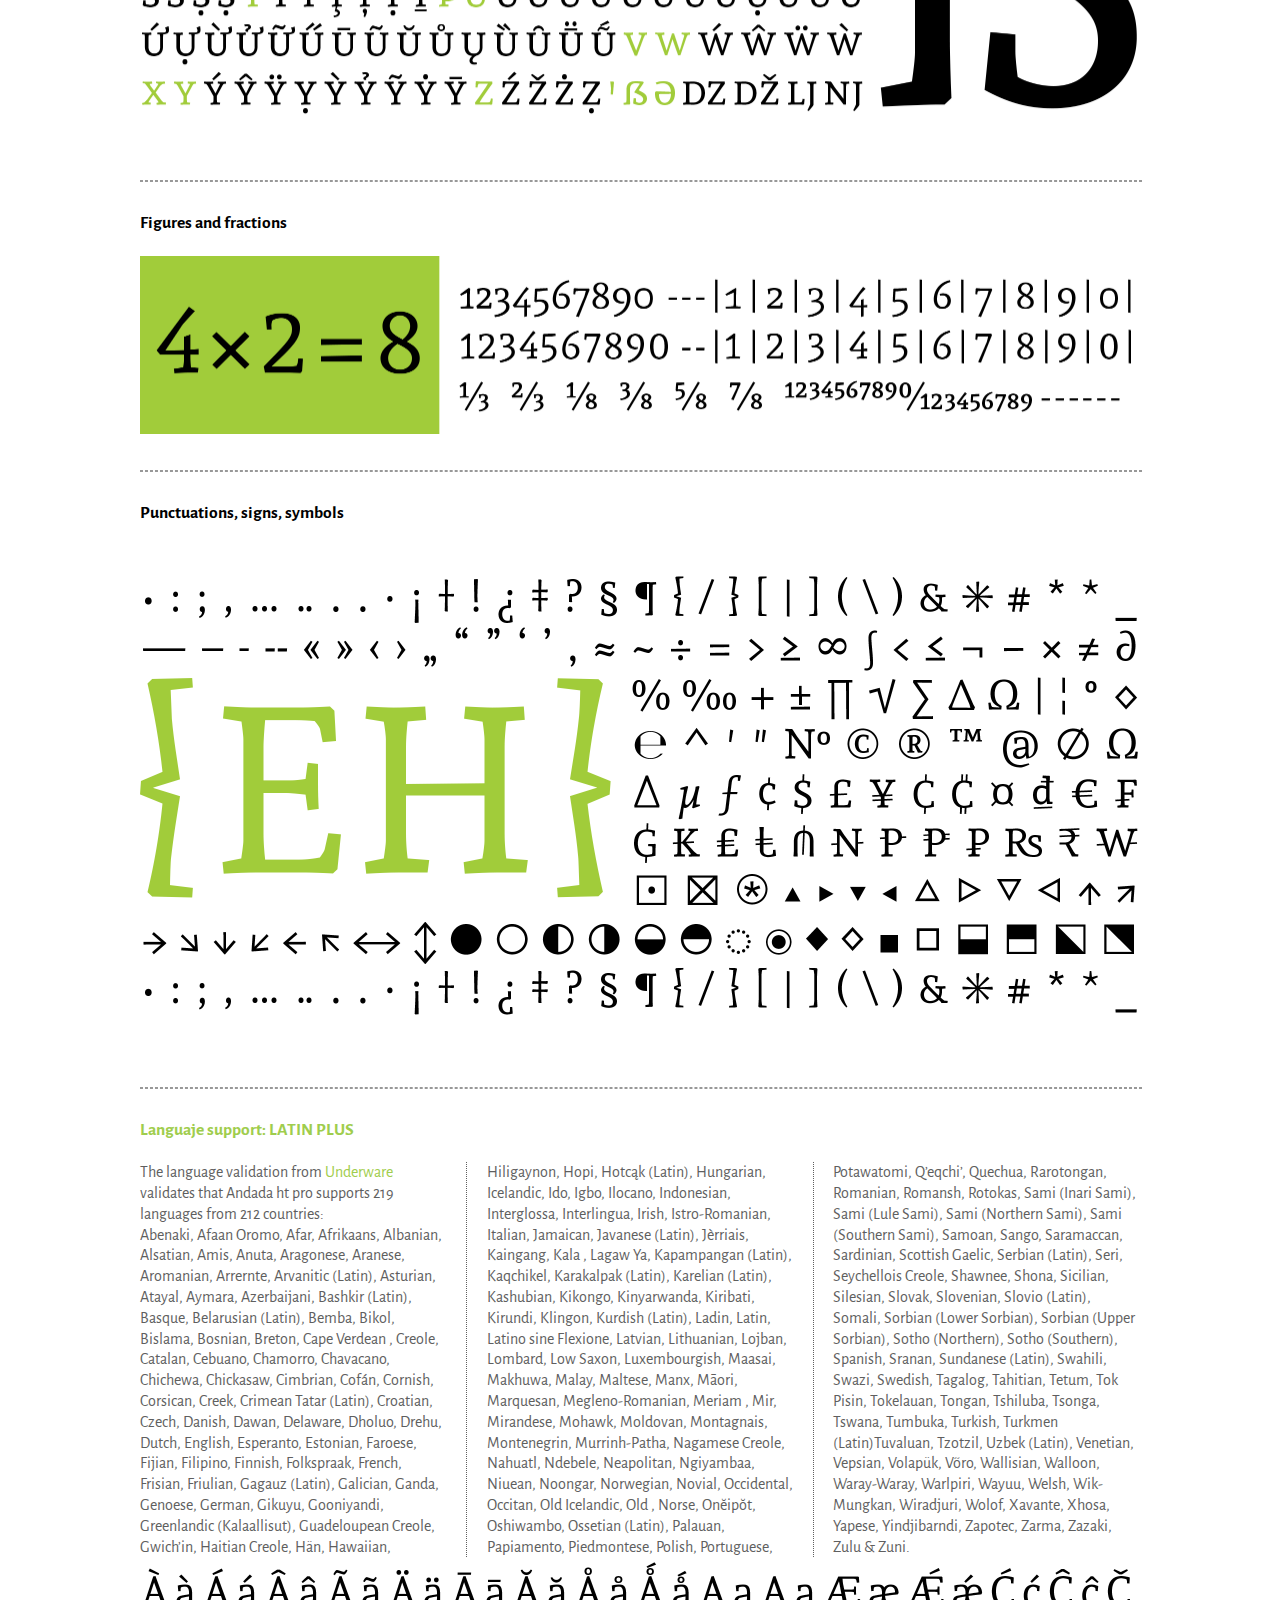
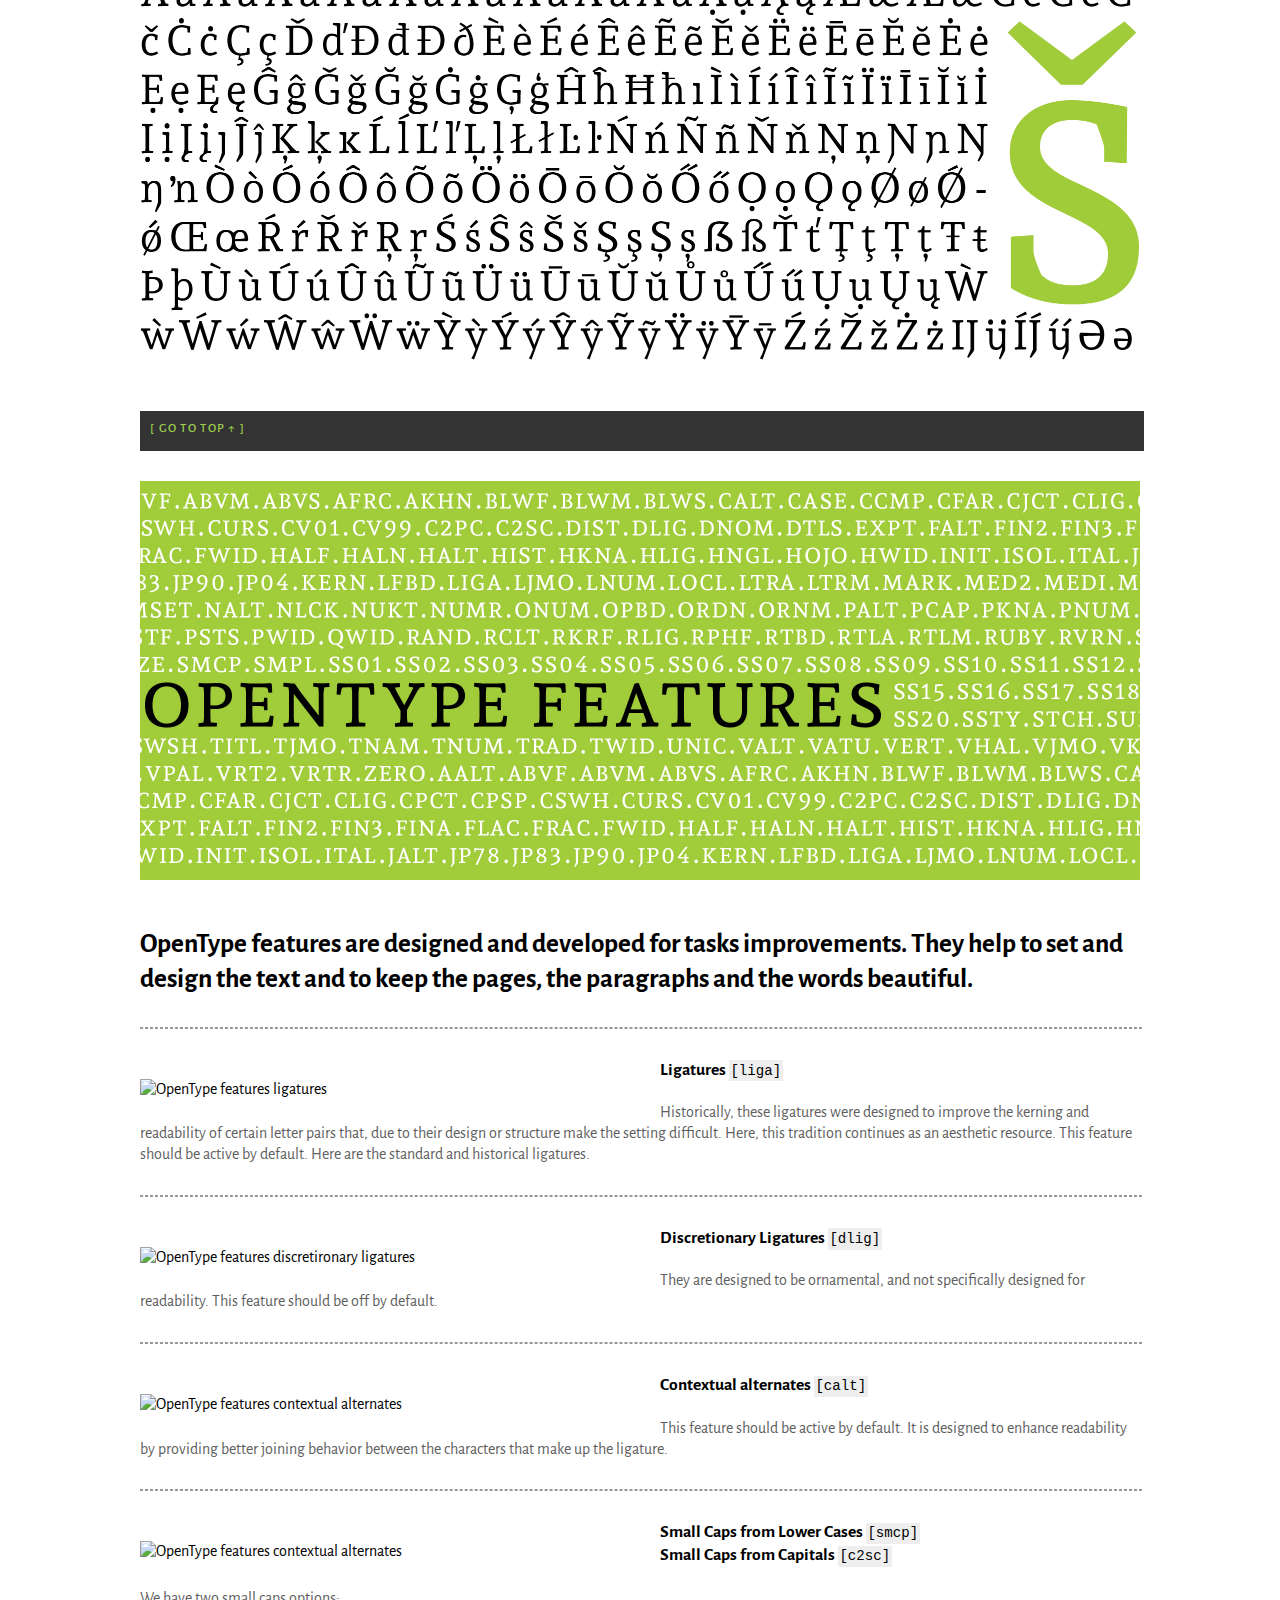
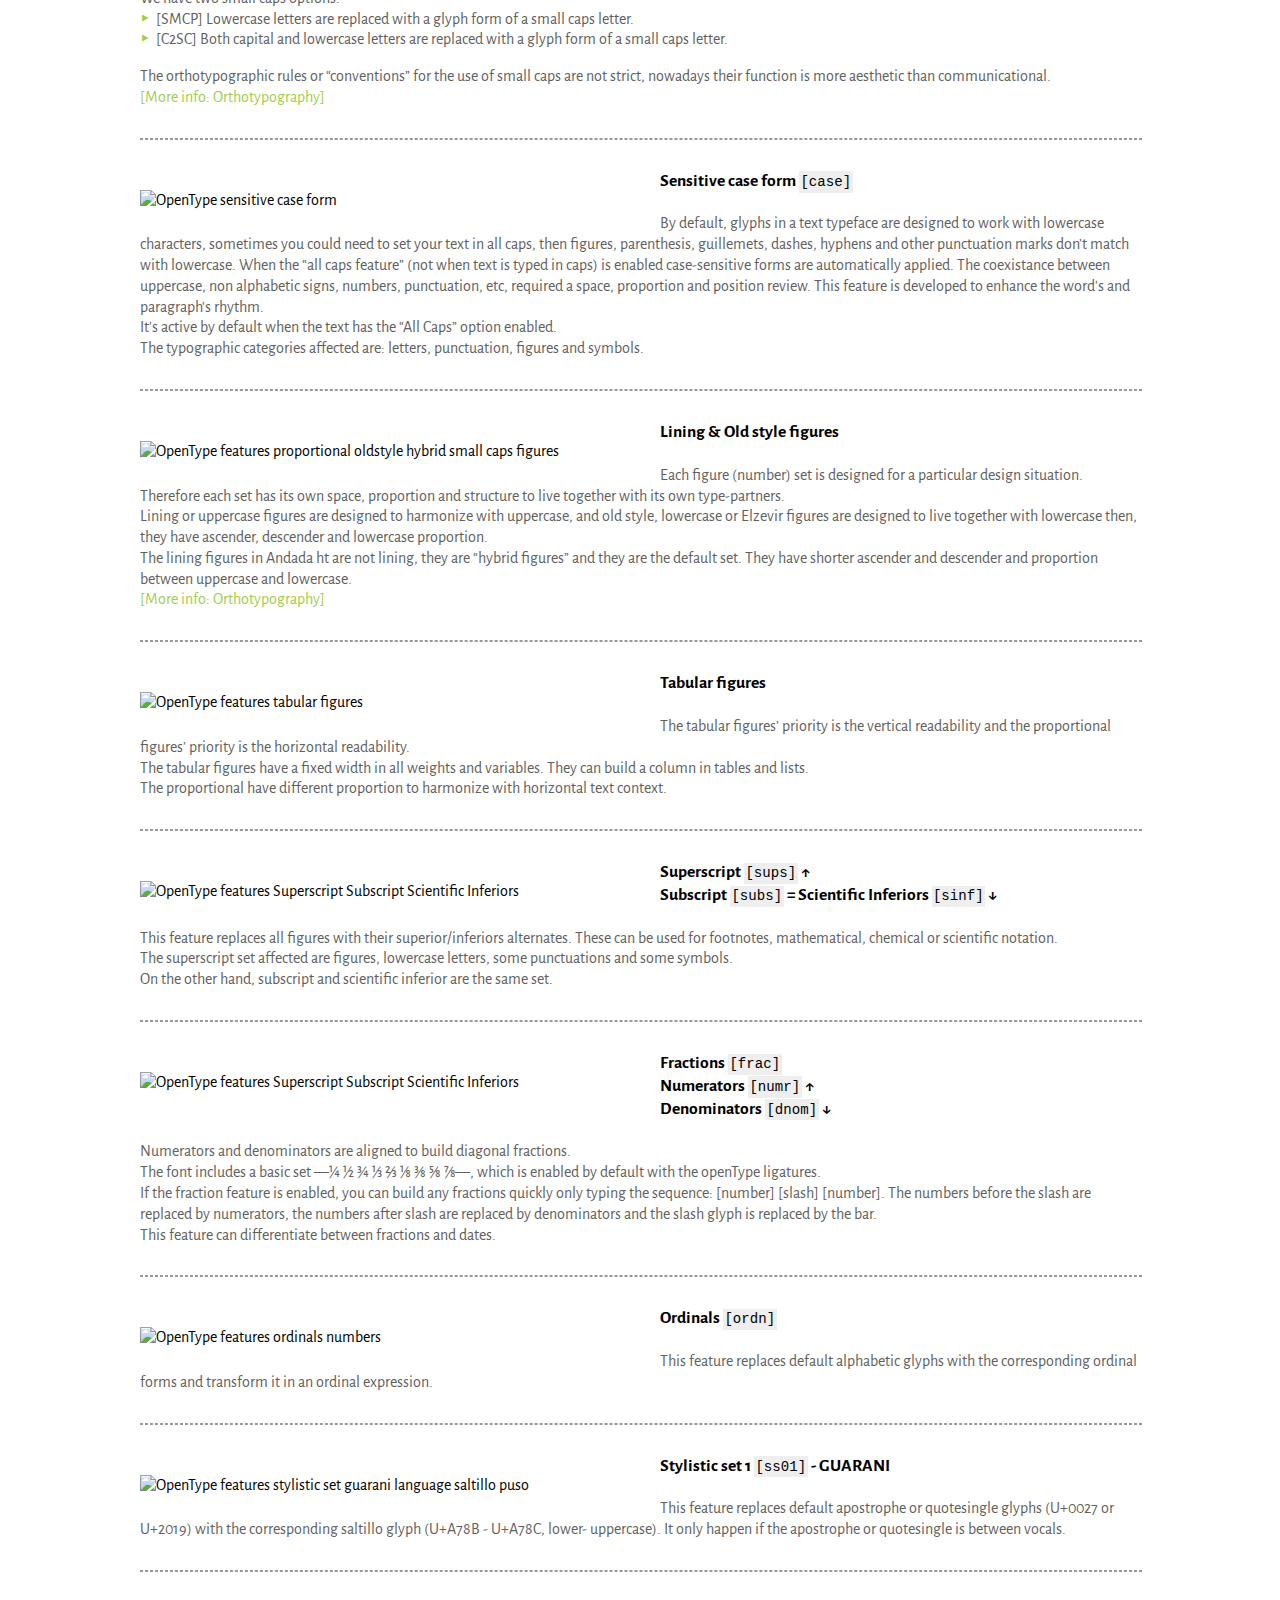
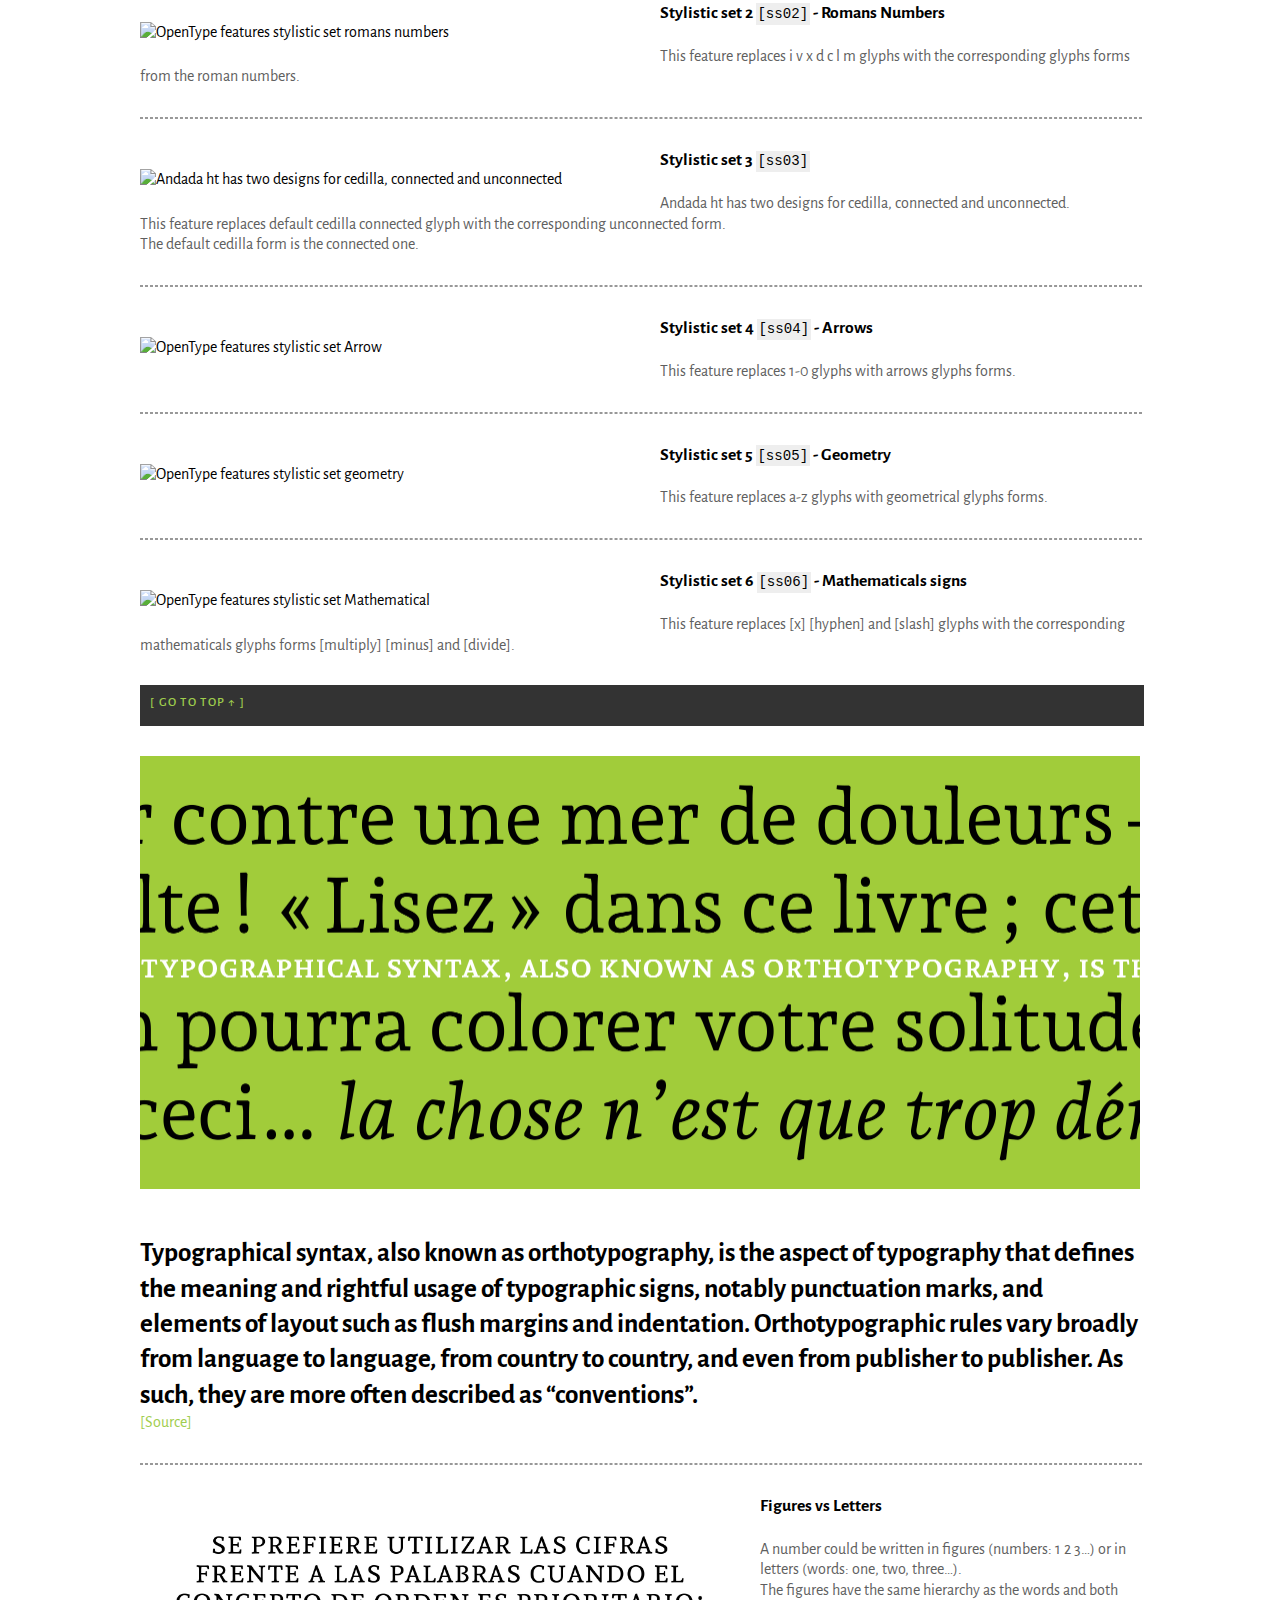
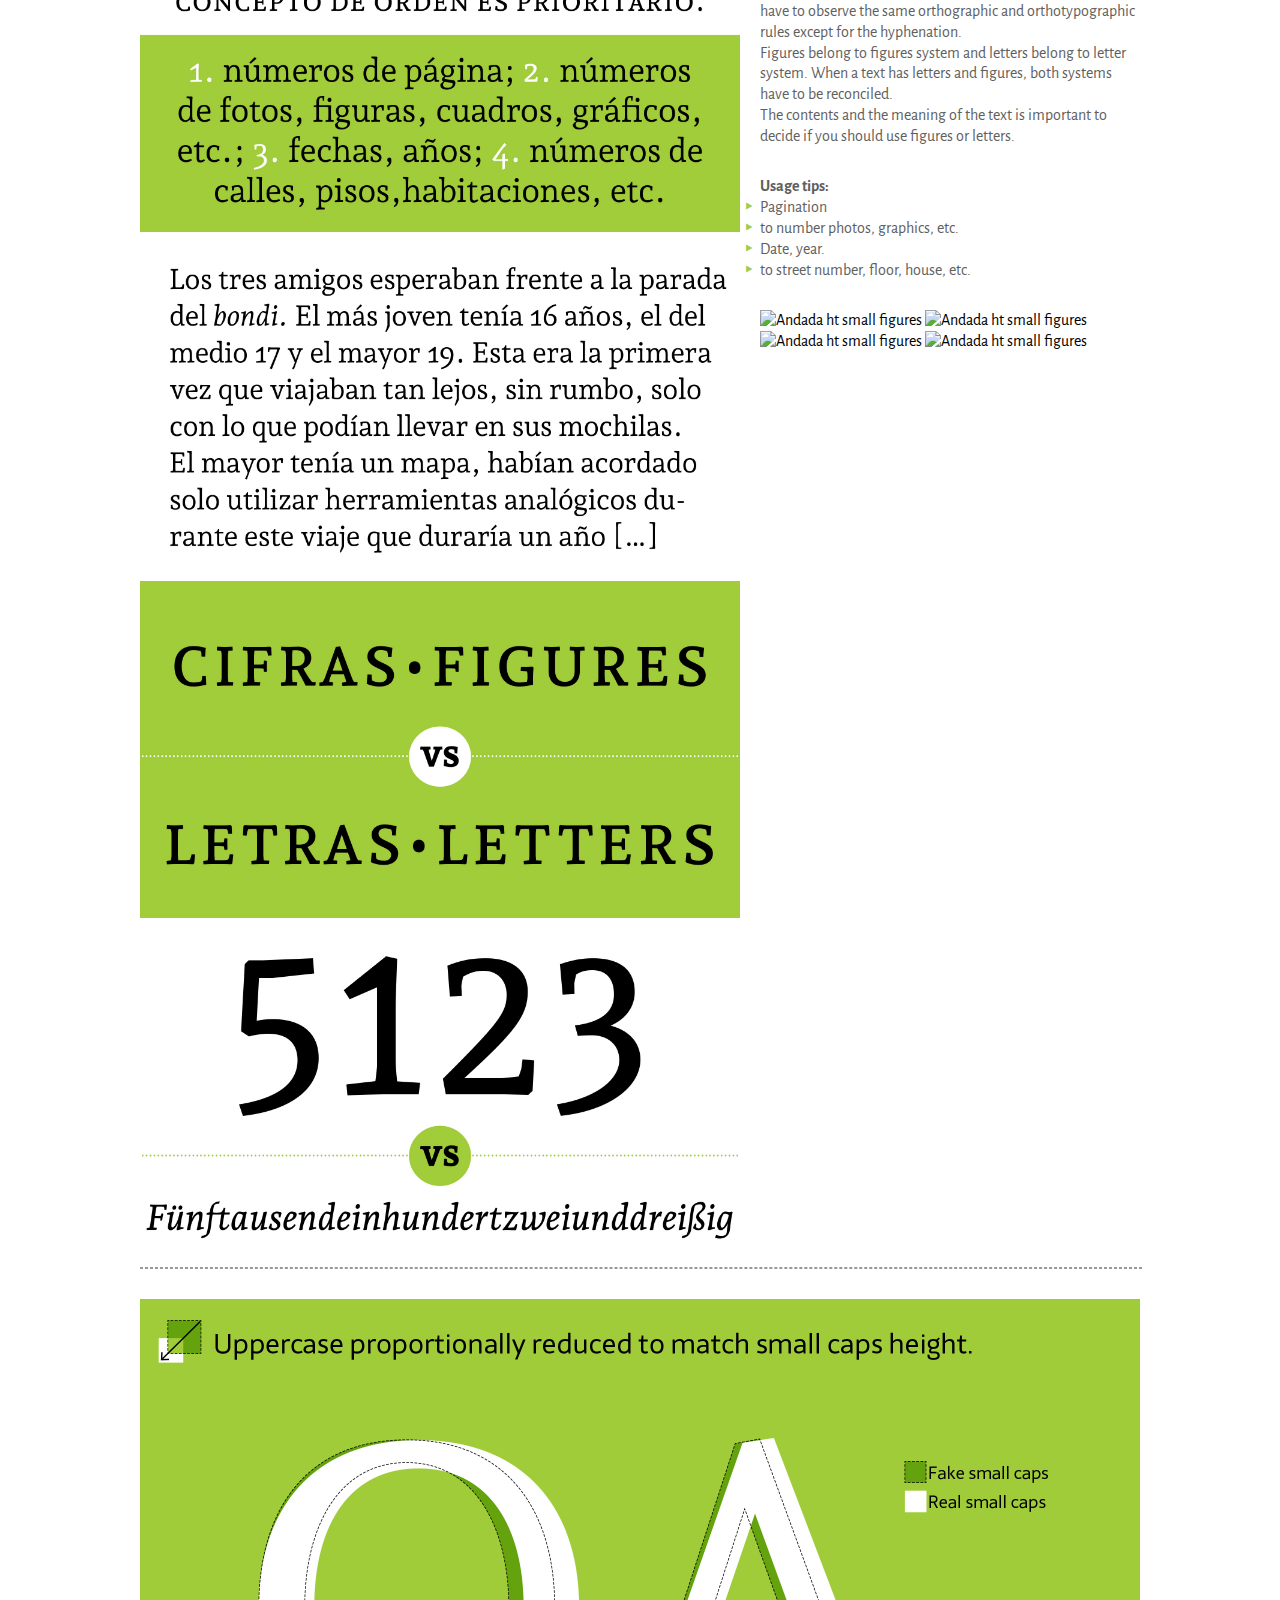
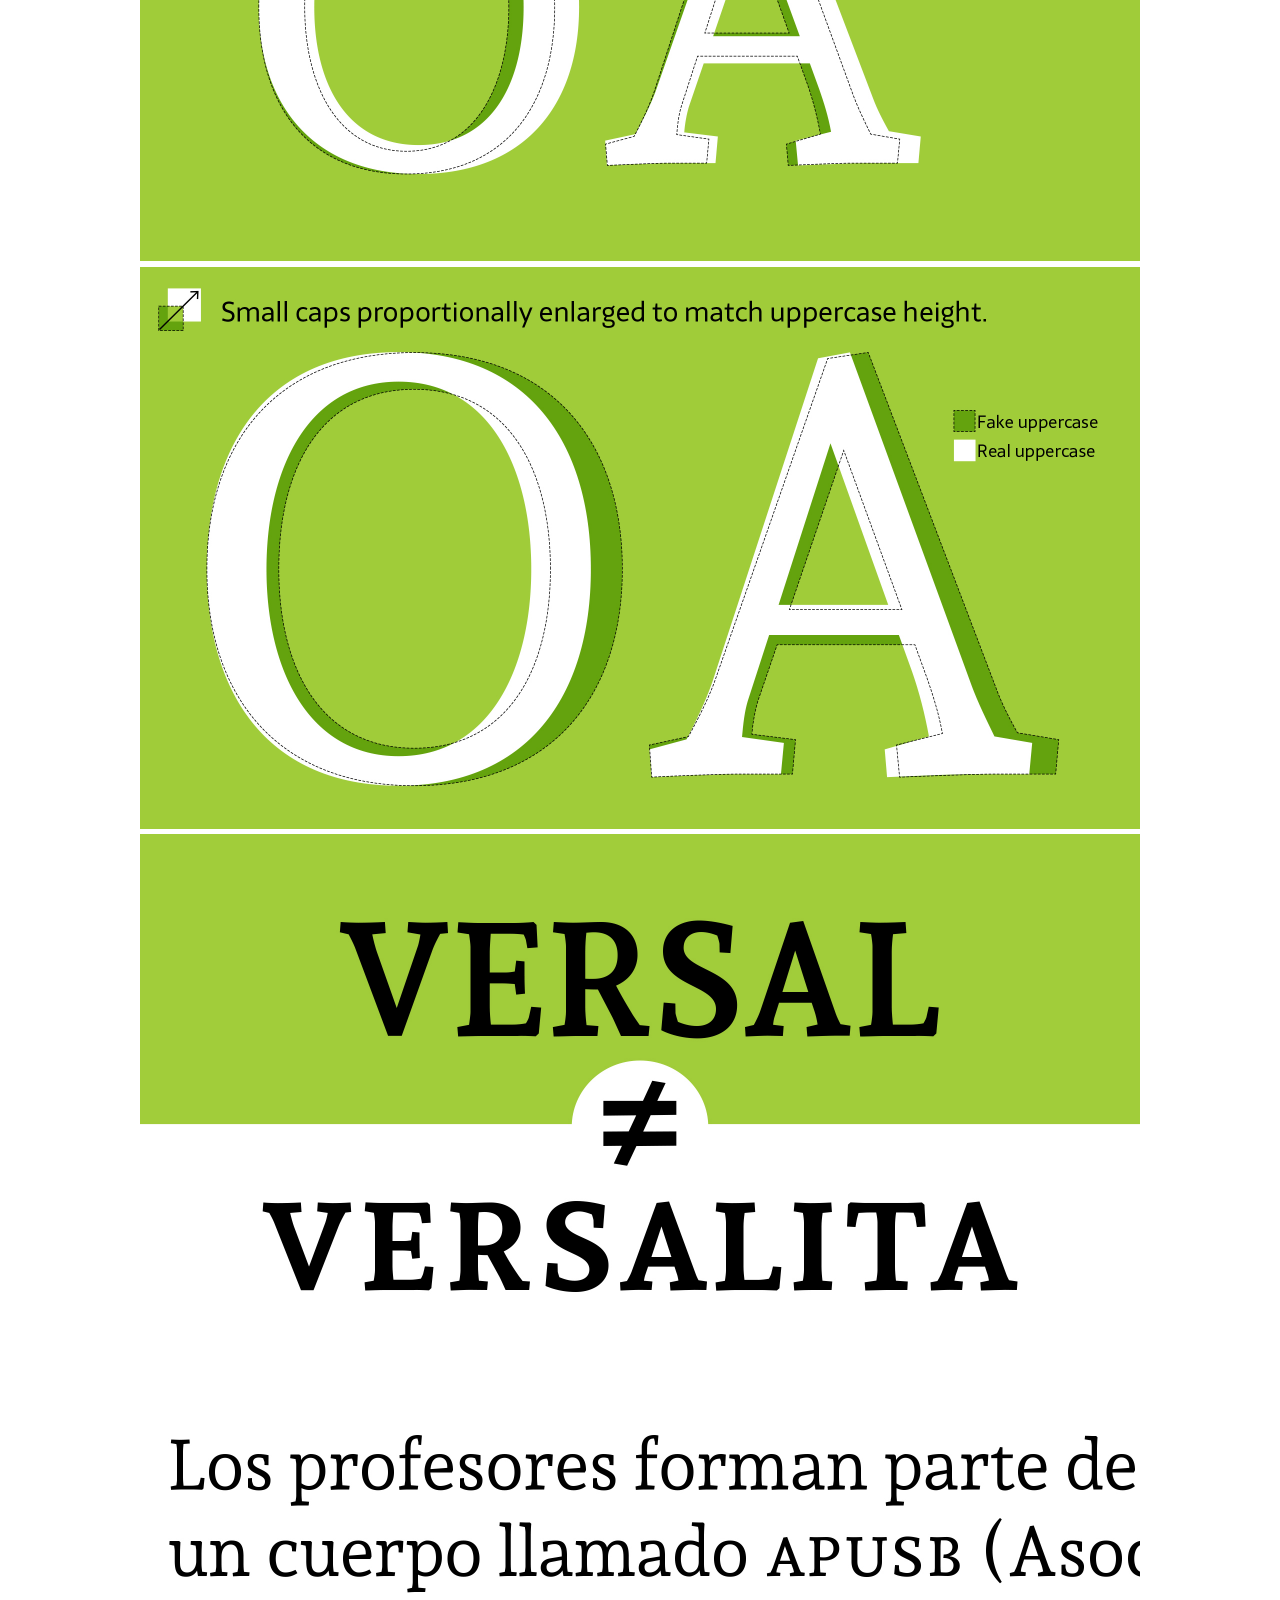
==== commit d3bb4c3f: "add /h3" ====
--- a/index.html
+++ b/index.html
@@ -45,7 +45,6 @@
 						<li><a href="#frac">Fractions</a></li>
 						<li><a href="#ordn">Ordinals</a></li>
 						<li><a href="#stylisticset">Stylistic set</a></li>
-						<li><a href="#locl">Localized form</a></li>
 					</ul></li>
 				<li><a href="#orthotypography">Orthotypography</a></li>
 			</ul>
@@ -258,7 +257,7 @@
 				<ul class="green">
 					<li>The stylistic set 1 replaces the apostrophe by the saltillo to speed up keyboard typing.</li>
 					<li>There are alternative designs of k and ascendant characters to avoid collision with the alternative caron (ď / ľ)</li>
-					<li>The connect cedilla ist replaced by disconnected cedilla when the paragraph is set in French.</li>
+					<li>The stylisc set 3 <code>ss03</code> replaces the connect cedilla with the disconnected cedilla.</li>
 					<li>Uppercase diacritics set.</li>
 				</ul>
 			</figcaption>
@@ -667,22 +666,6 @@
 	<hr>
 
 
-		<div class="container" id="locl">
-				<figure  class="imgleft">
-					<img src="img/web_OPEN-TYPE-12-french-setting.jpg" alt="OpenType features Localized form cedilla french text setting">
-				</figure>
-
-				<figcaption>
-					<h3>Localized form</h3>
-					<p>Andada ht has two designs for cedilla, connected and unconnected.<br>
-					If the text is set in french this feature replaces default cedilla connected glyph with the corresponding unconnected form.<br>
-					The default cedilla form is the connected one.</p>
-				</figcaption>
-		</div>
-
-
-	<hr>
-
 
 		<div class="container" id="ss02">
 				<figure  class="imgleft">
@@ -699,6 +682,20 @@
 	<hr>
 
 
+		<div class="container">
+				<figure  class="imgleft">
+					<img src="img/web_OPEN-TYPE-12-french-setting.jpg" alt="Andada ht has two designs for cedilla, connected and unconnected">
+				</figure>
+
+				<figcaption>
+					<h3>Stylistic set 3 <code>[ss03]</code></h3>
+					<p>Andada ht has two designs for cedilla, connected and unconnected.<br>
+					This feature replaces default cedilla connected glyph with the corresponding unconnected form.<br>
+					The default cedilla form is the connected one.</p>
+				</figcaption>
+		</div>
+
+	<hr>
 		<div class="container" id="ss04">
 				<figure  class="imgleft">
 					<img src="img/web_OPEN-TYPE-14-ss04.jpg" alt="OpenType features stylistic set Arrow">
--- a/style.css
+++ b/style.css
@@ -268,6 +268,7 @@
 .nav li ul li {
     /*aqui formateamos la sublista de la sublista de la lista dentro de nav*/
     position: relative; /*la posicion relativa hace que este sub menu aparezca al lado y no debajo, como ocurriría si ponemos absoluto*/
+    background-color: #FAFBFC;
 }
 
 .nav li ul li ul {
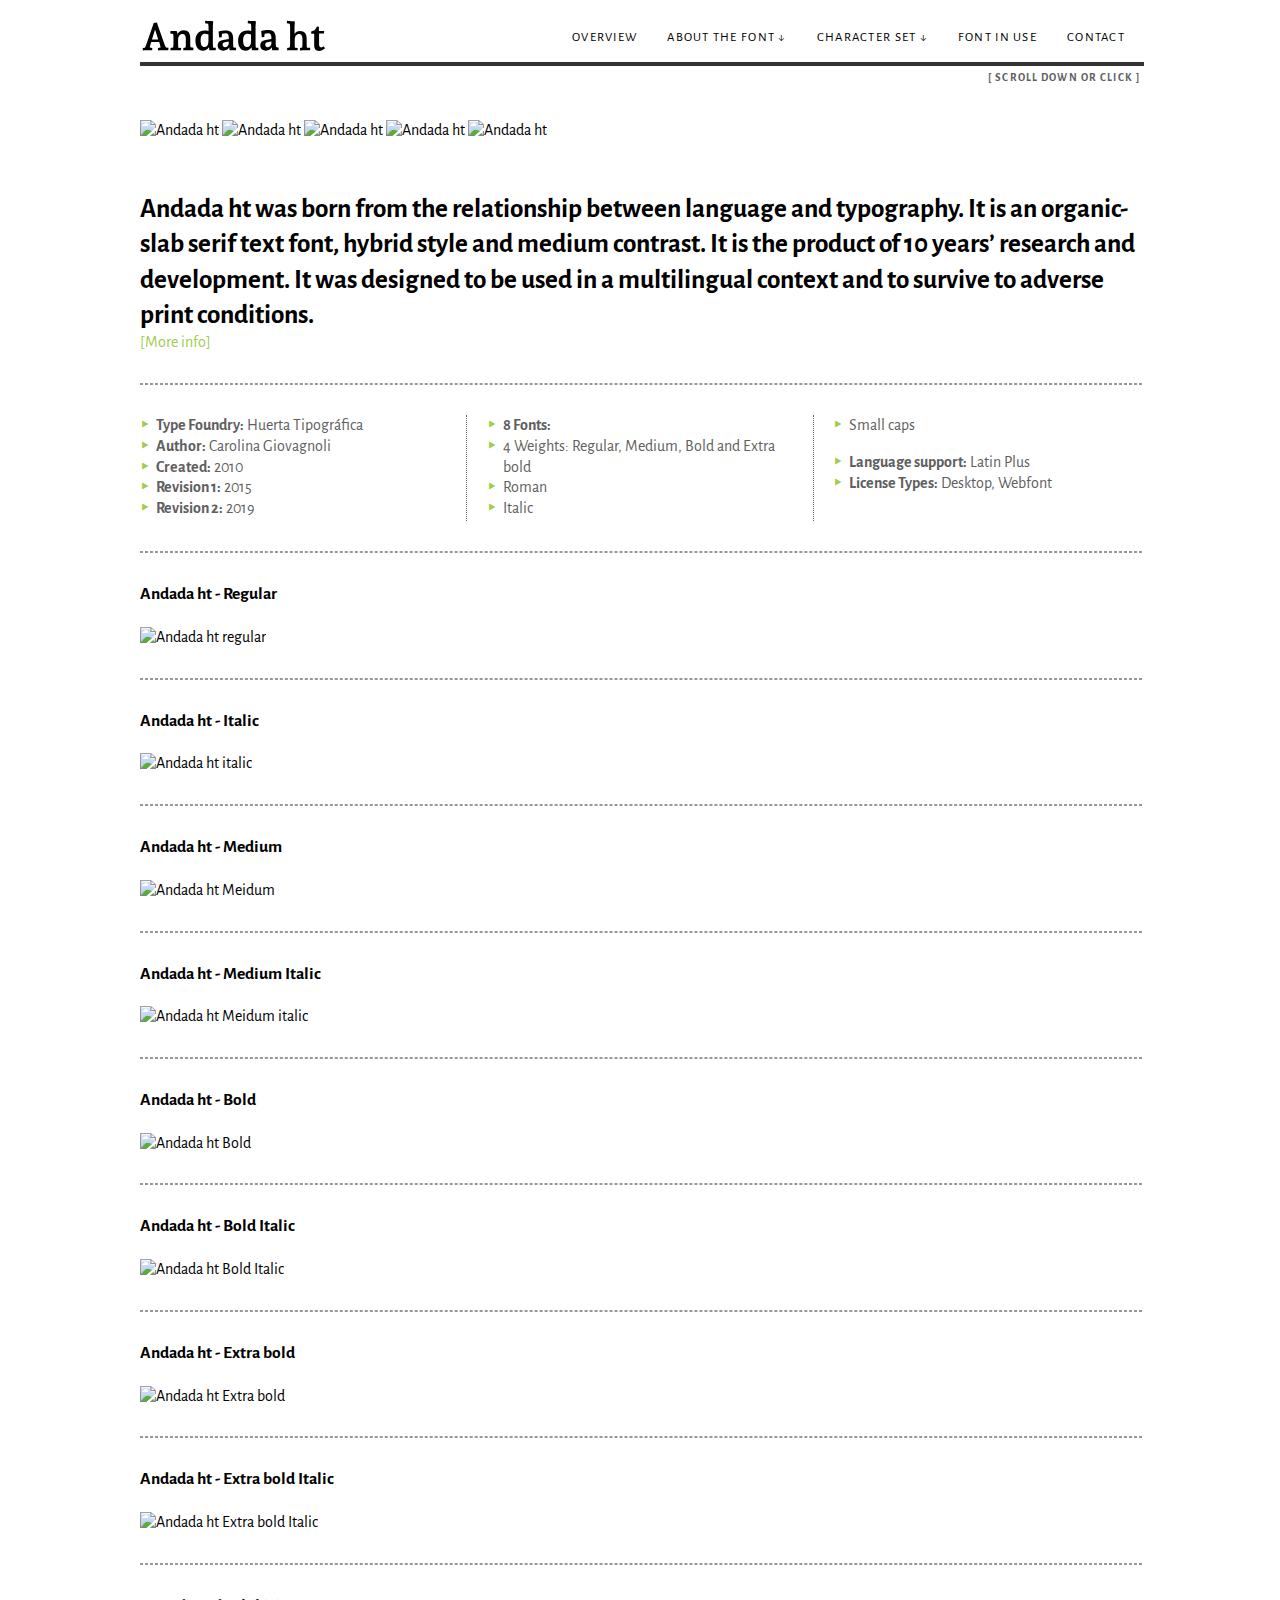
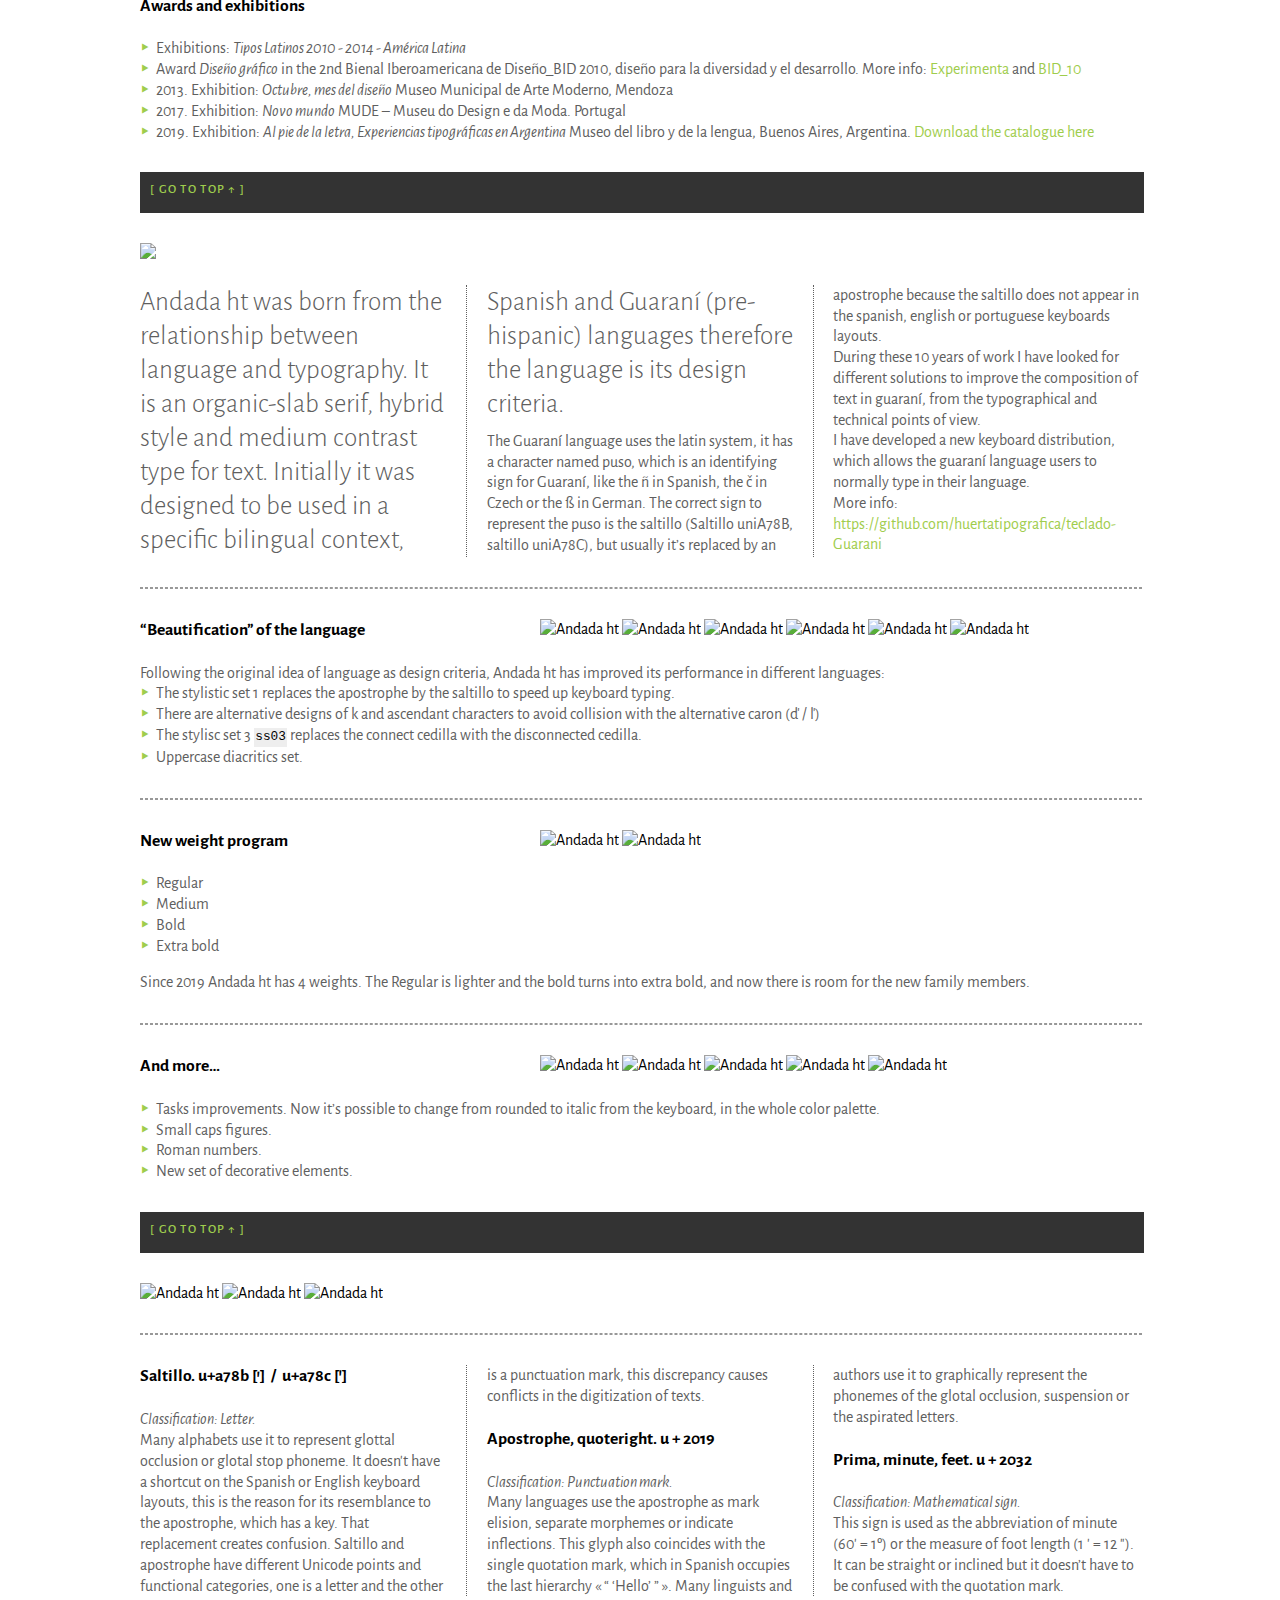
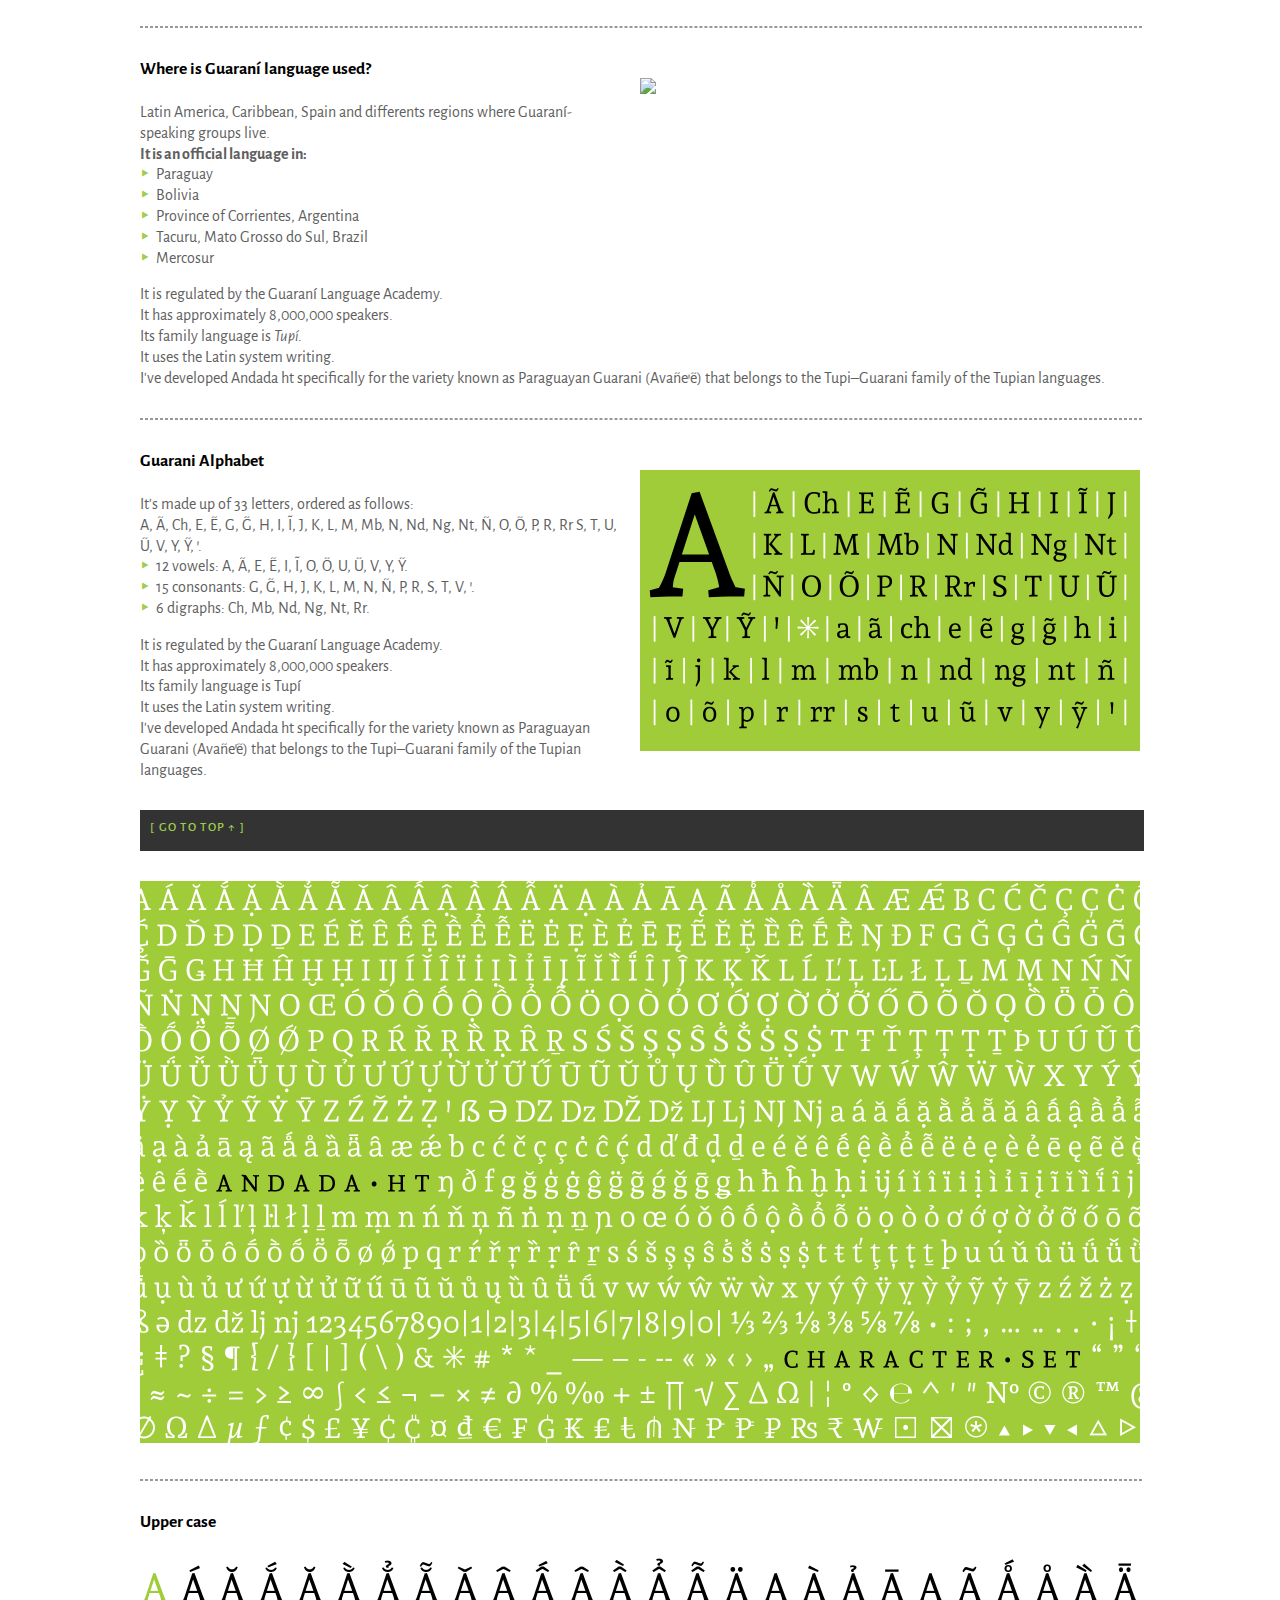
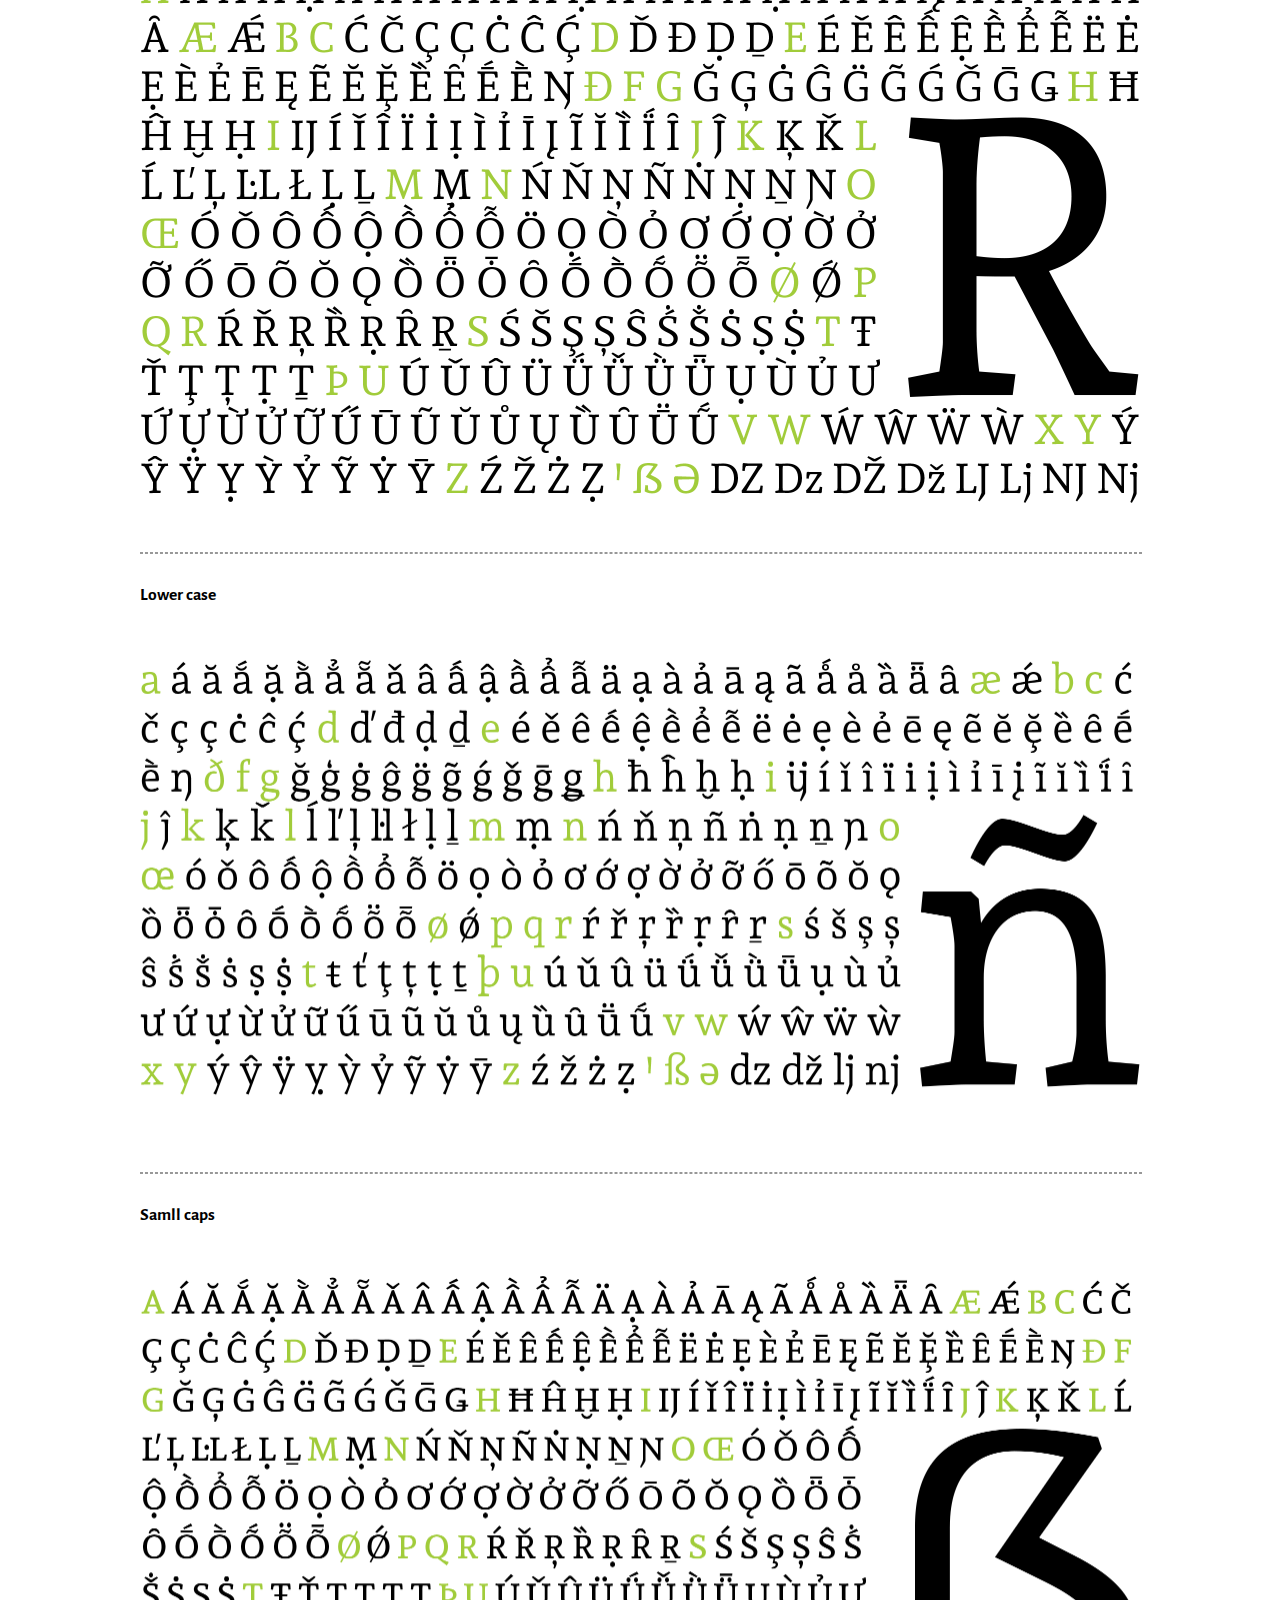
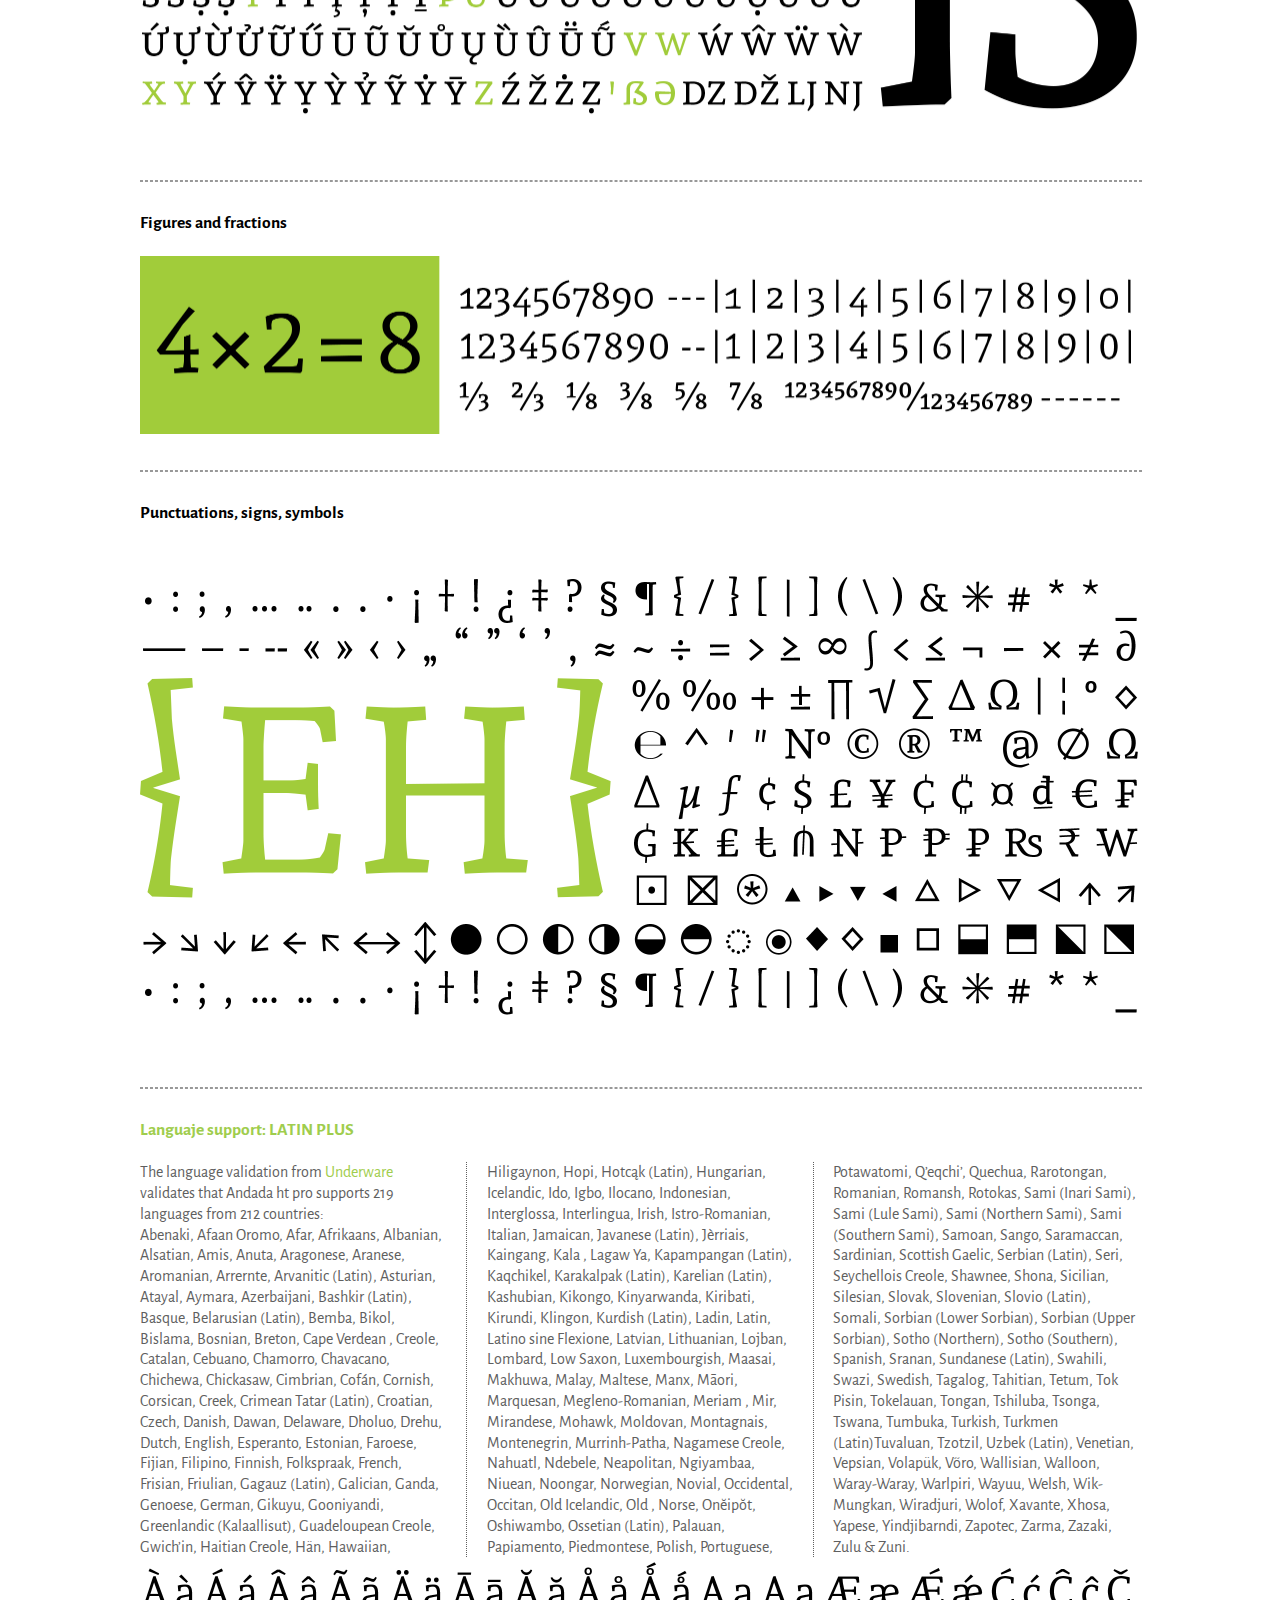
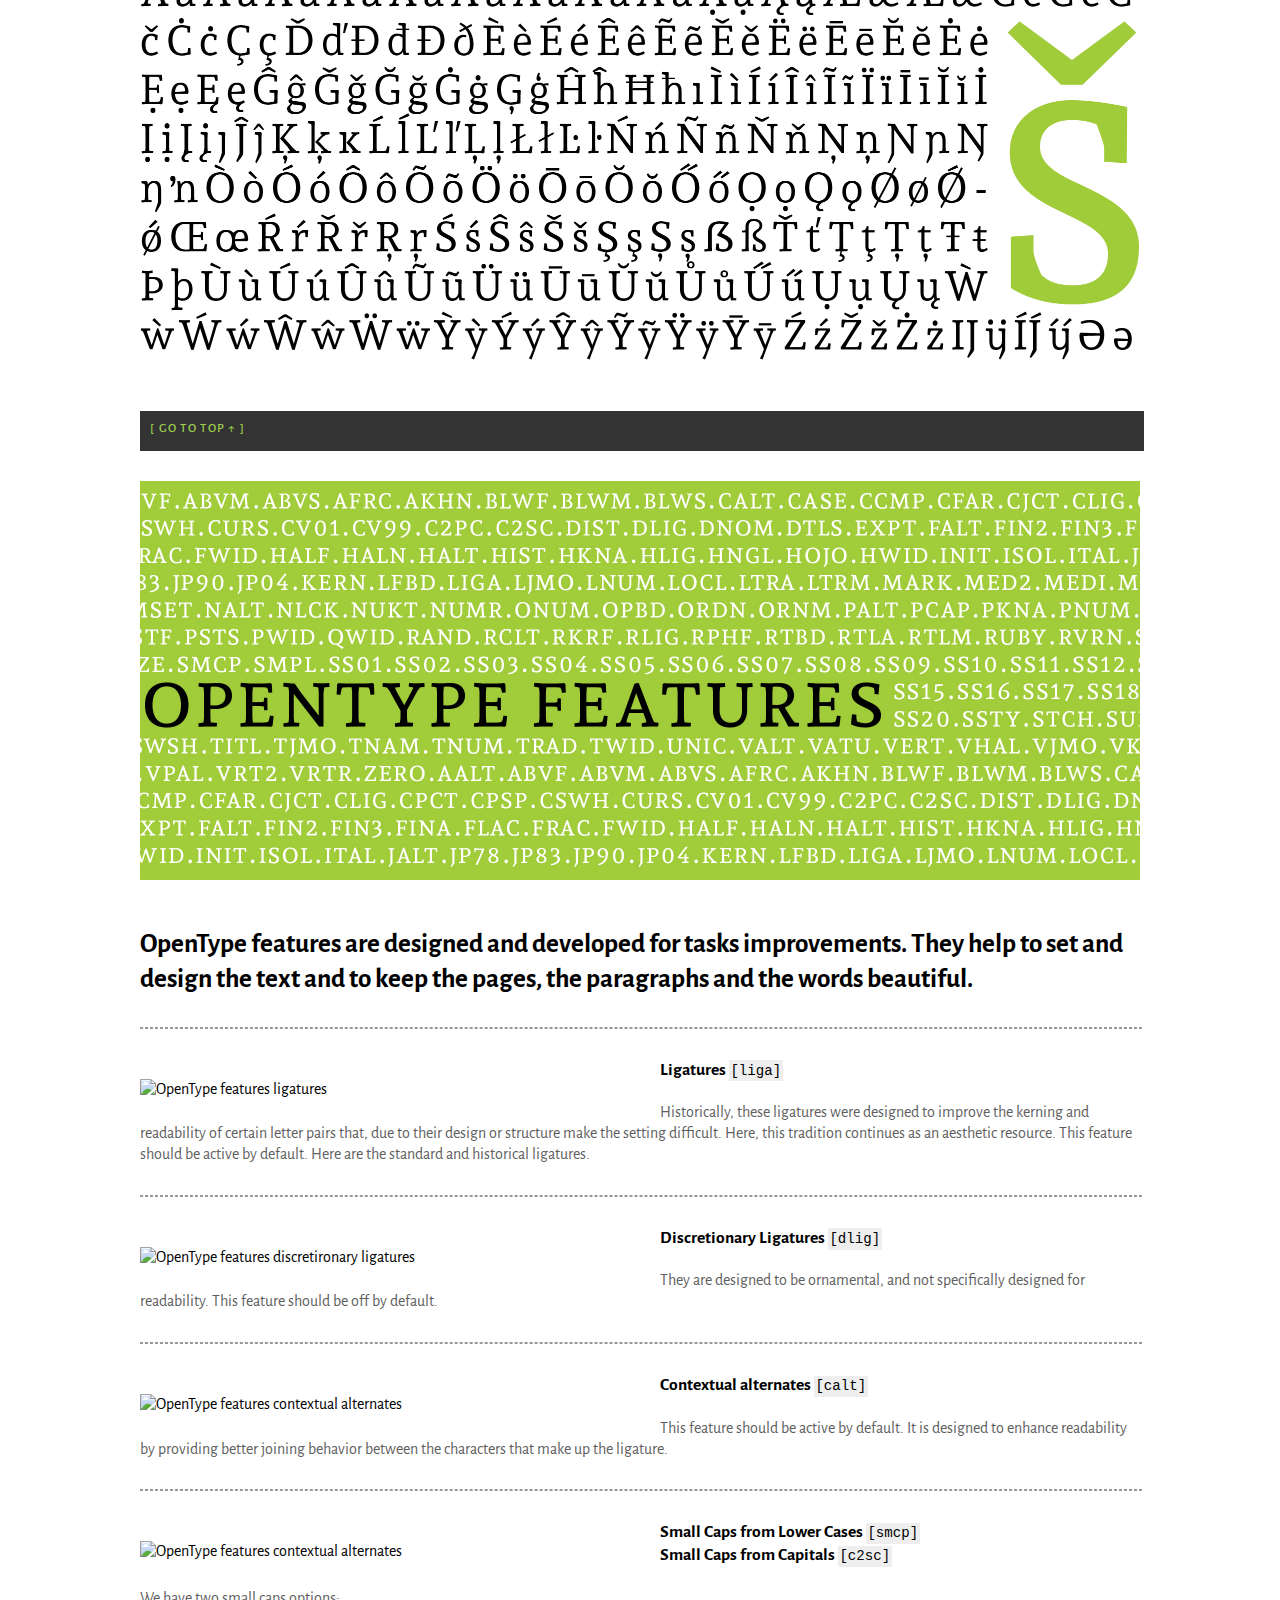
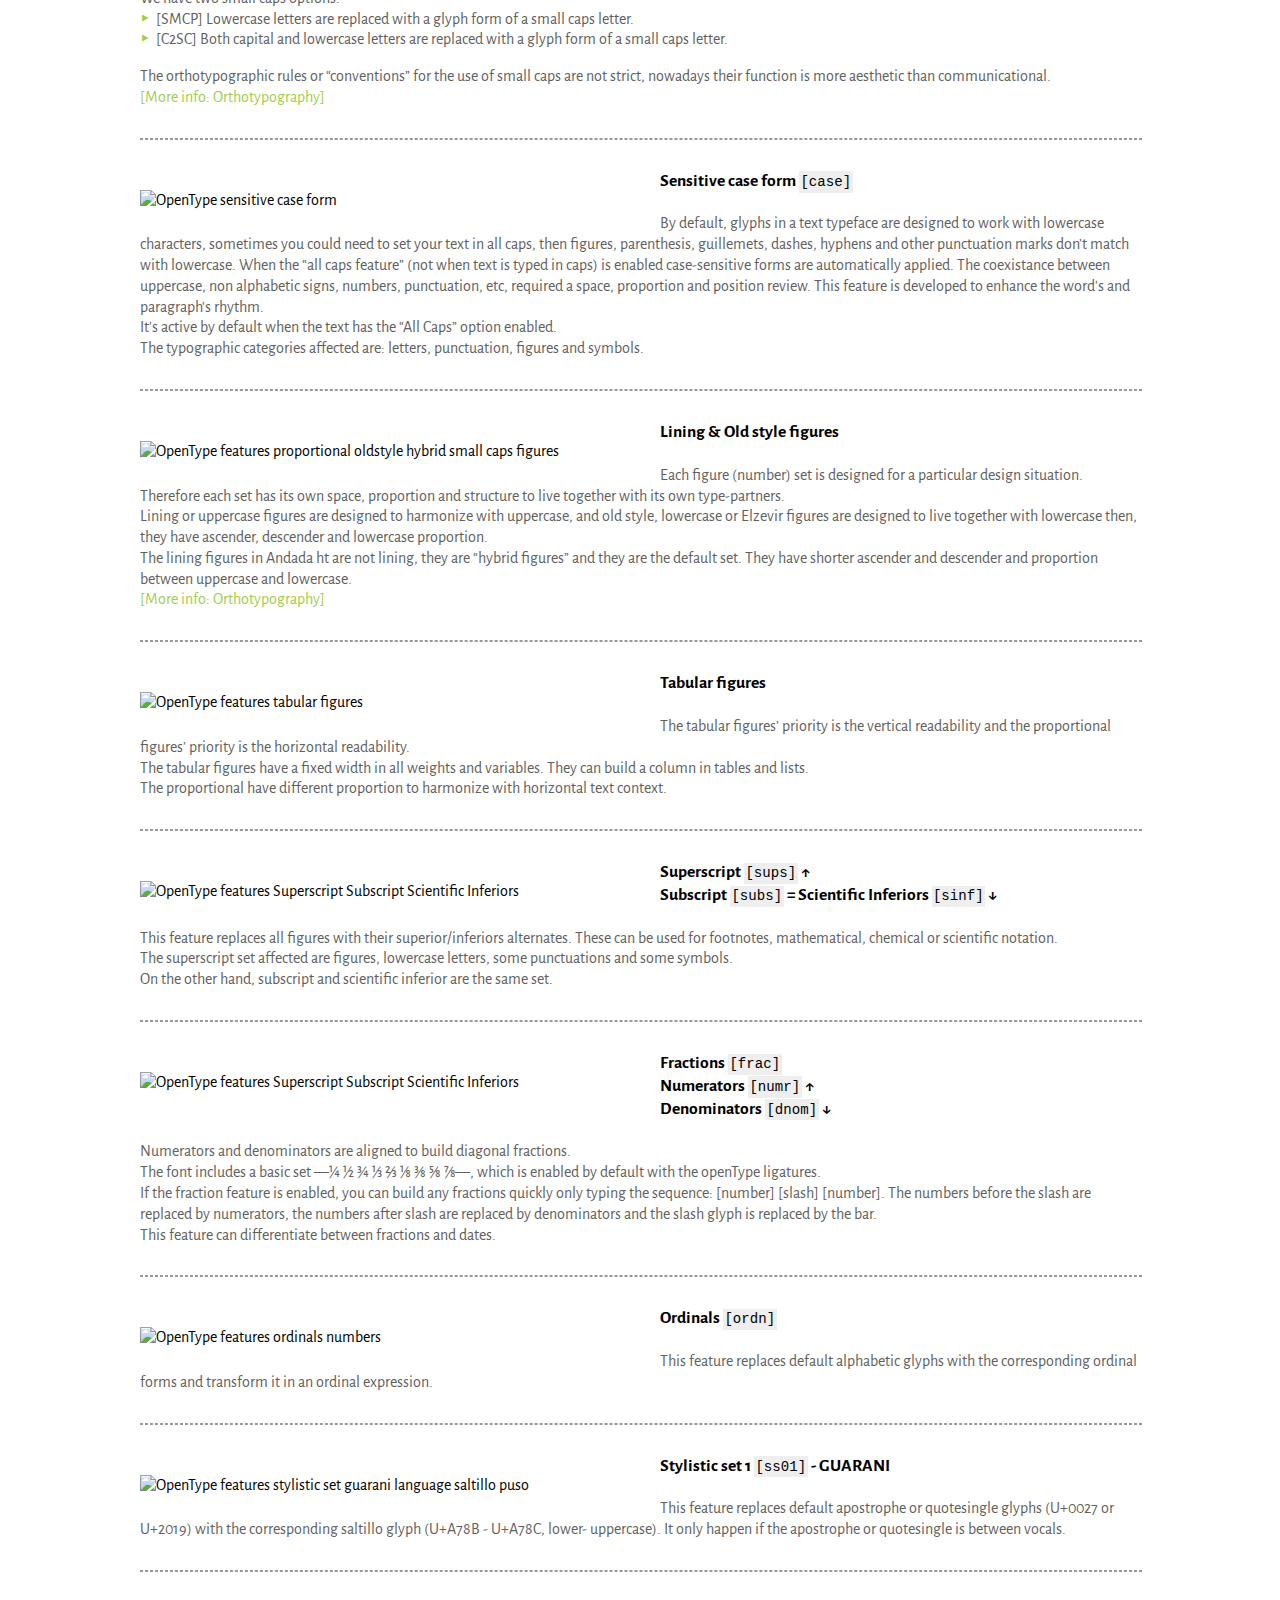
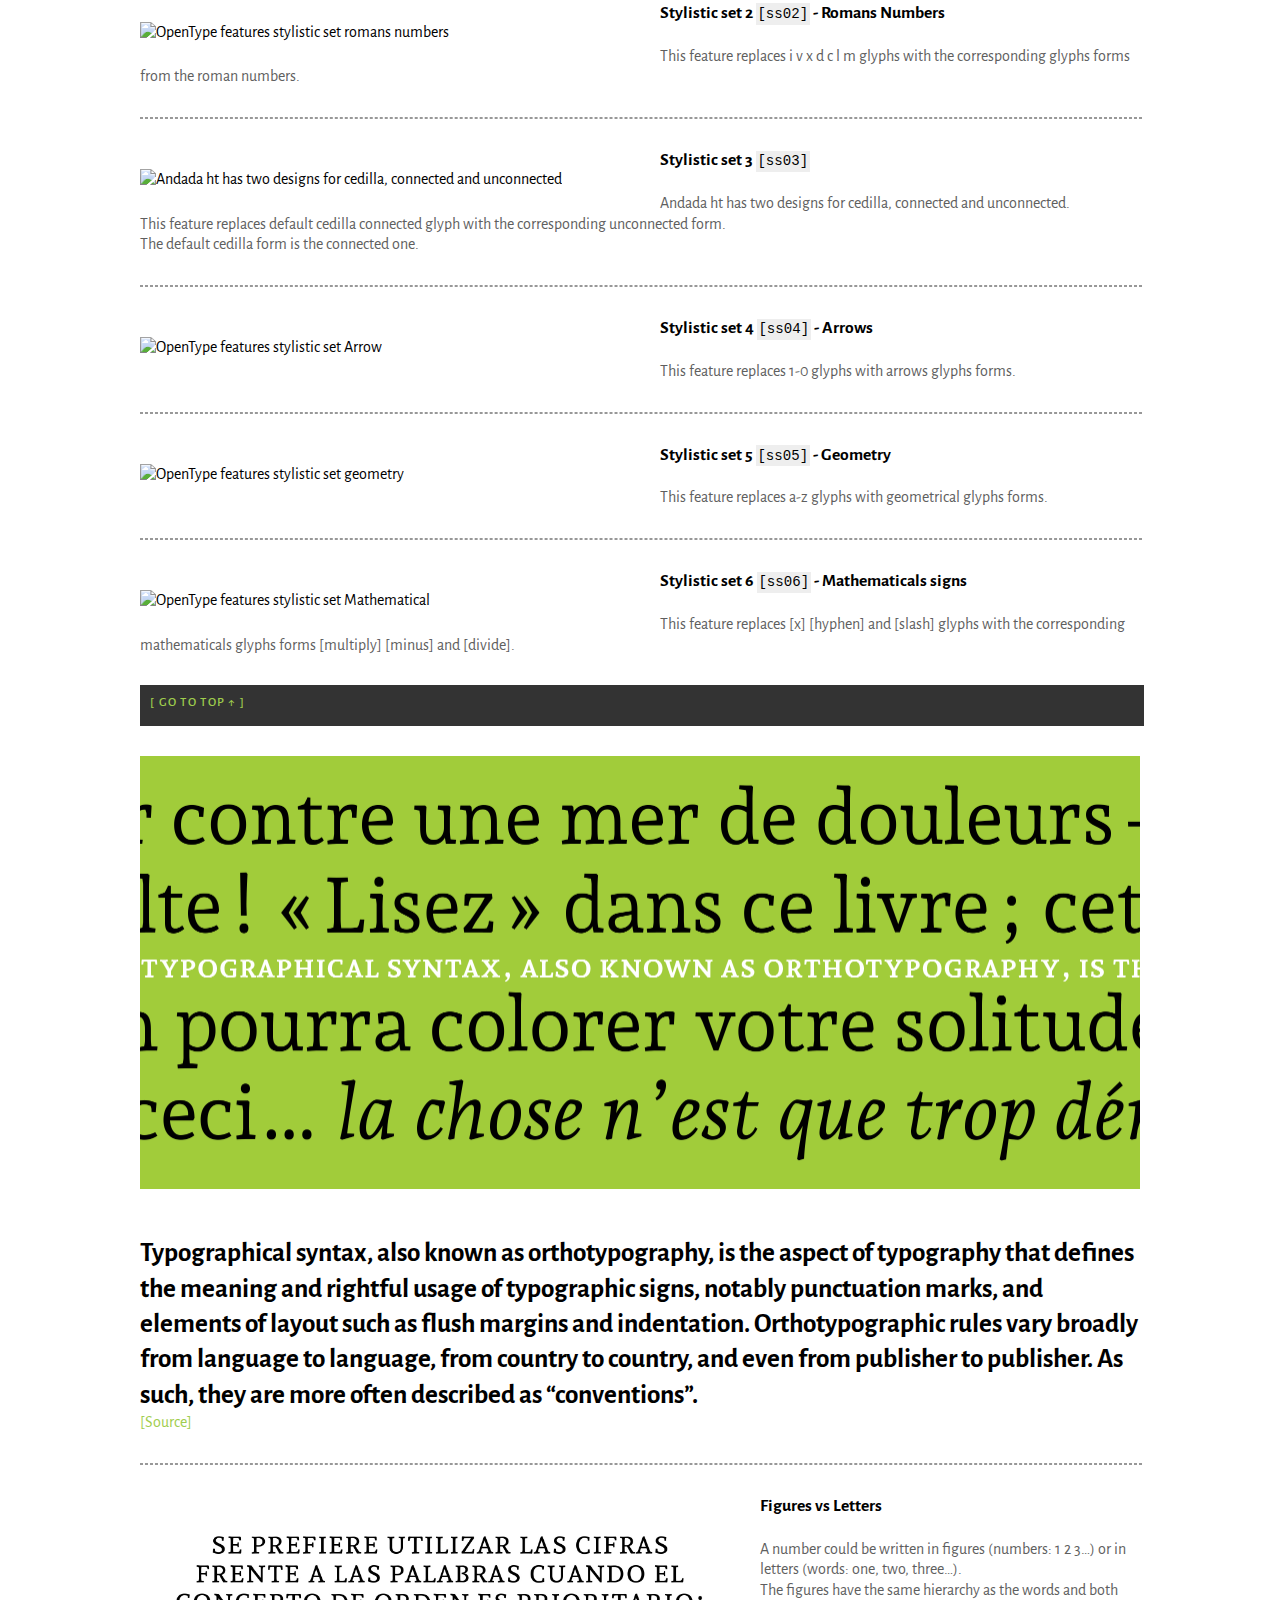
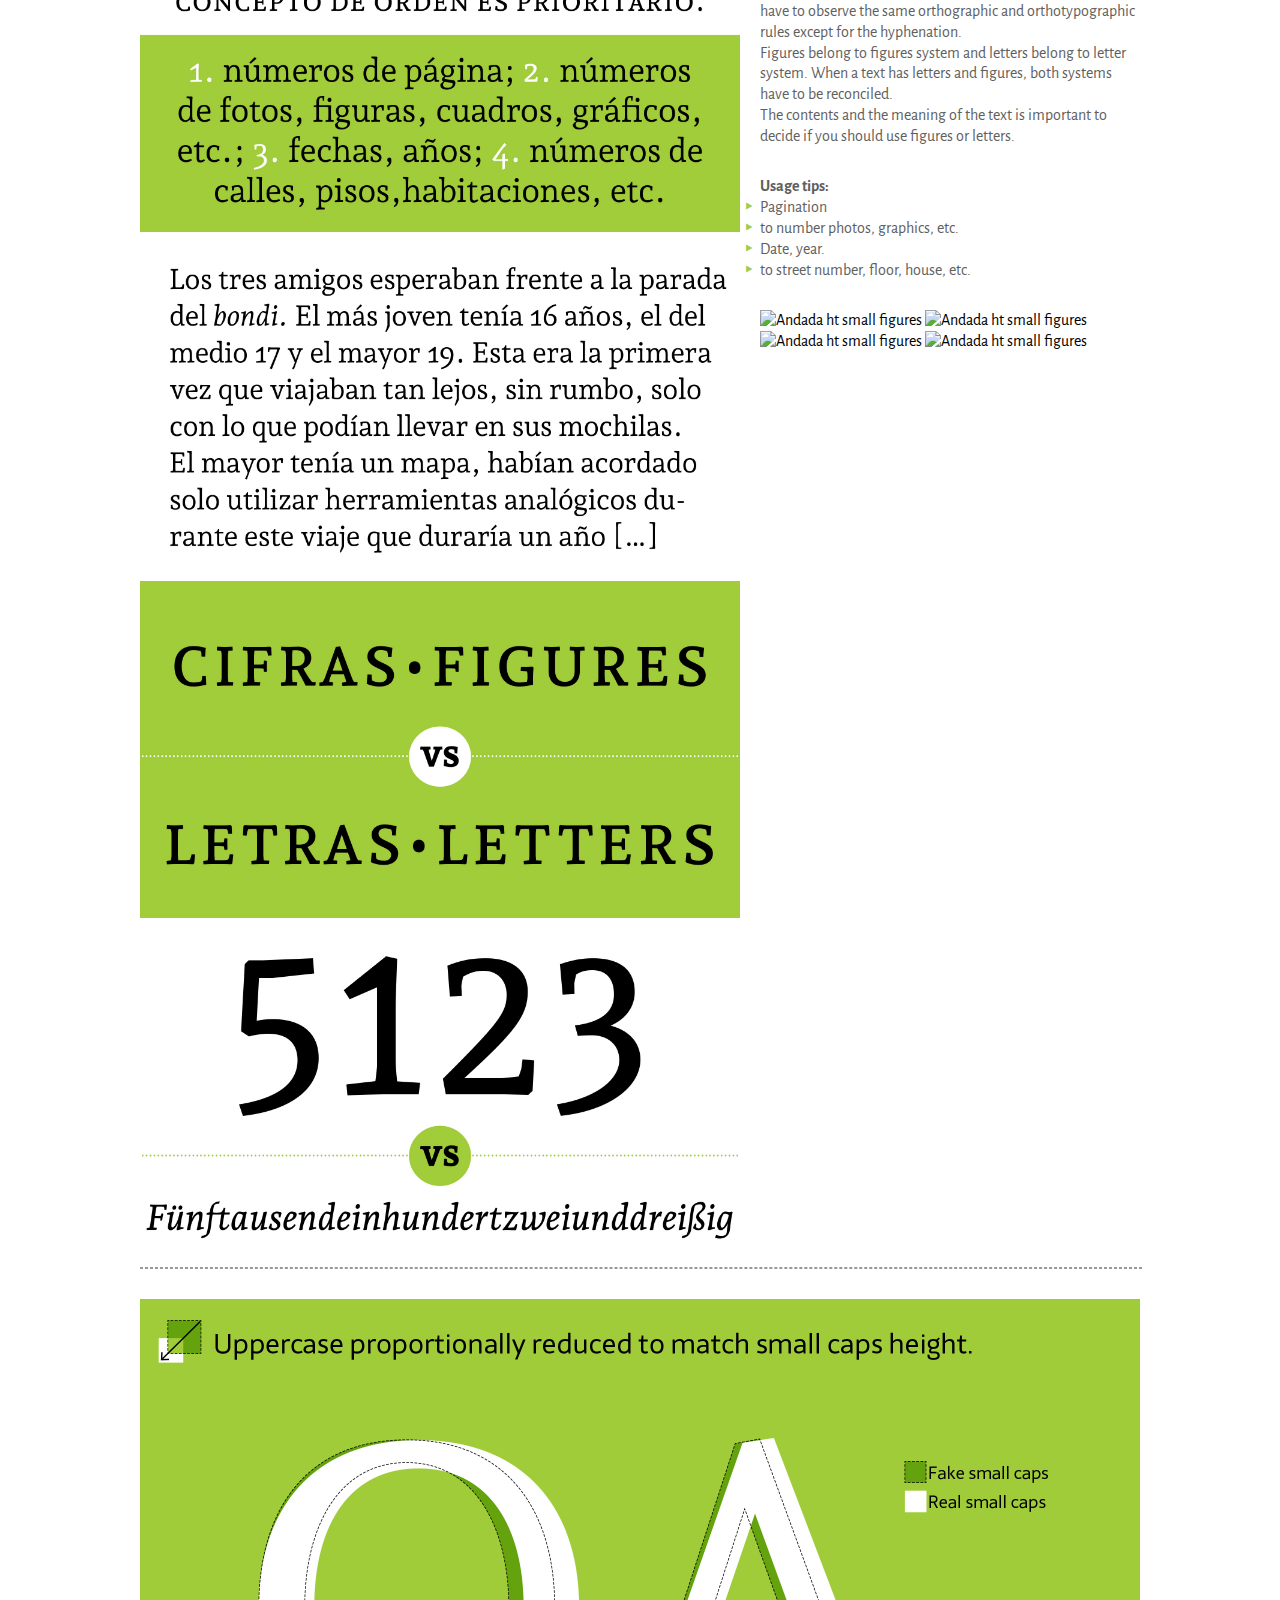
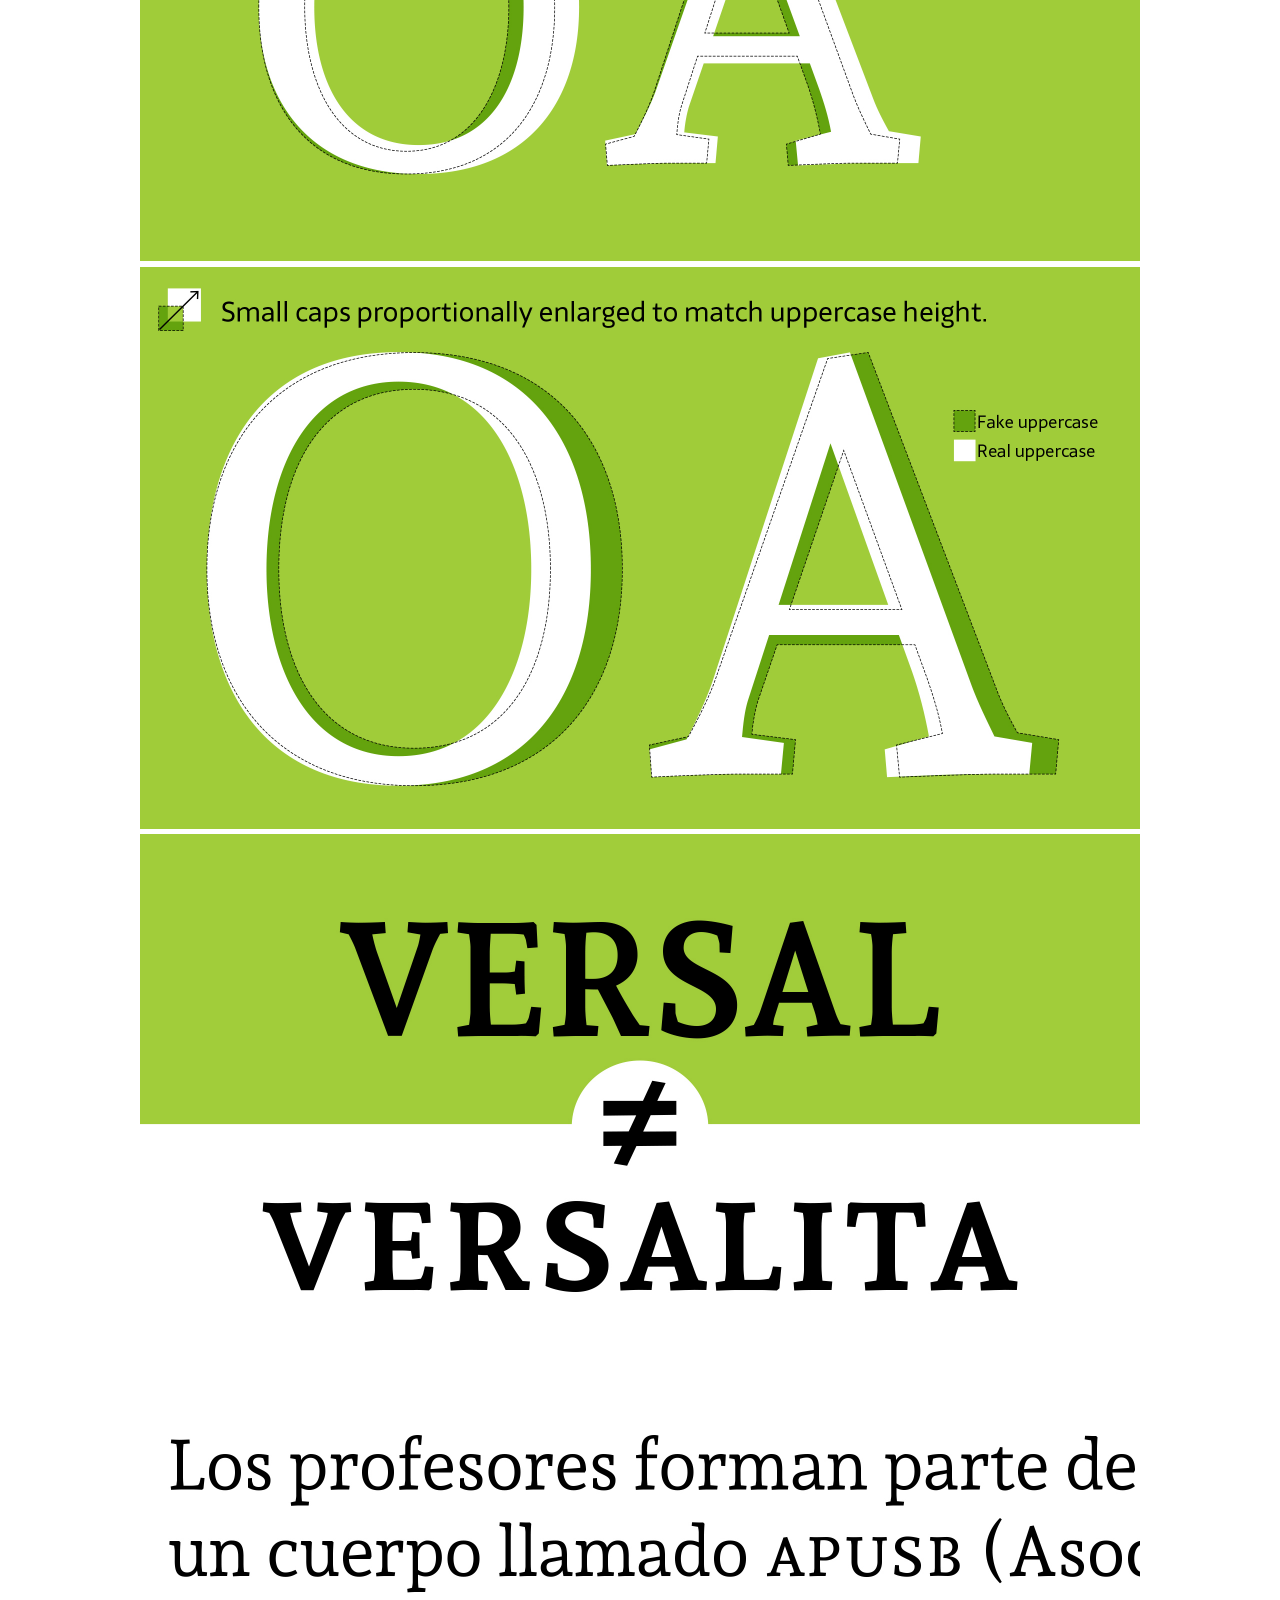
==== commit b7c8d09f: "sacar trial version" ====
--- a/index.html
+++ b/index.html
@@ -26,9 +26,6 @@
 
 	<ul class="nav">
 		<li><a href="https://www.huertatipografica.com/en/contact" target="_blank">Contact</a></li>
-
-		<li><a href="https://www.huertatipografica.com/en/fonts/andada-ht-pro" target="_blank">Buy fonts ↓</a>
-			<ul><li><a href="#trial">Get a free trial version</a></li></ul></li>
 
 		<li><a href="#fontinuse">Font in use</a></li>
 
@@ -1088,7 +1085,7 @@
 <hr>
 
 
-<!-- SOLUCITUD DE TRIAL VERSION  via mail-->
+<!-- SOLUCITUD DE TRIAL VERSION  via mail
 
 
 <section id="trial">
@@ -1099,6 +1096,8 @@
 	</div>
 </section>
 
+
+-->
 
 <!-- CONTCTO va derecho a ht -->
 
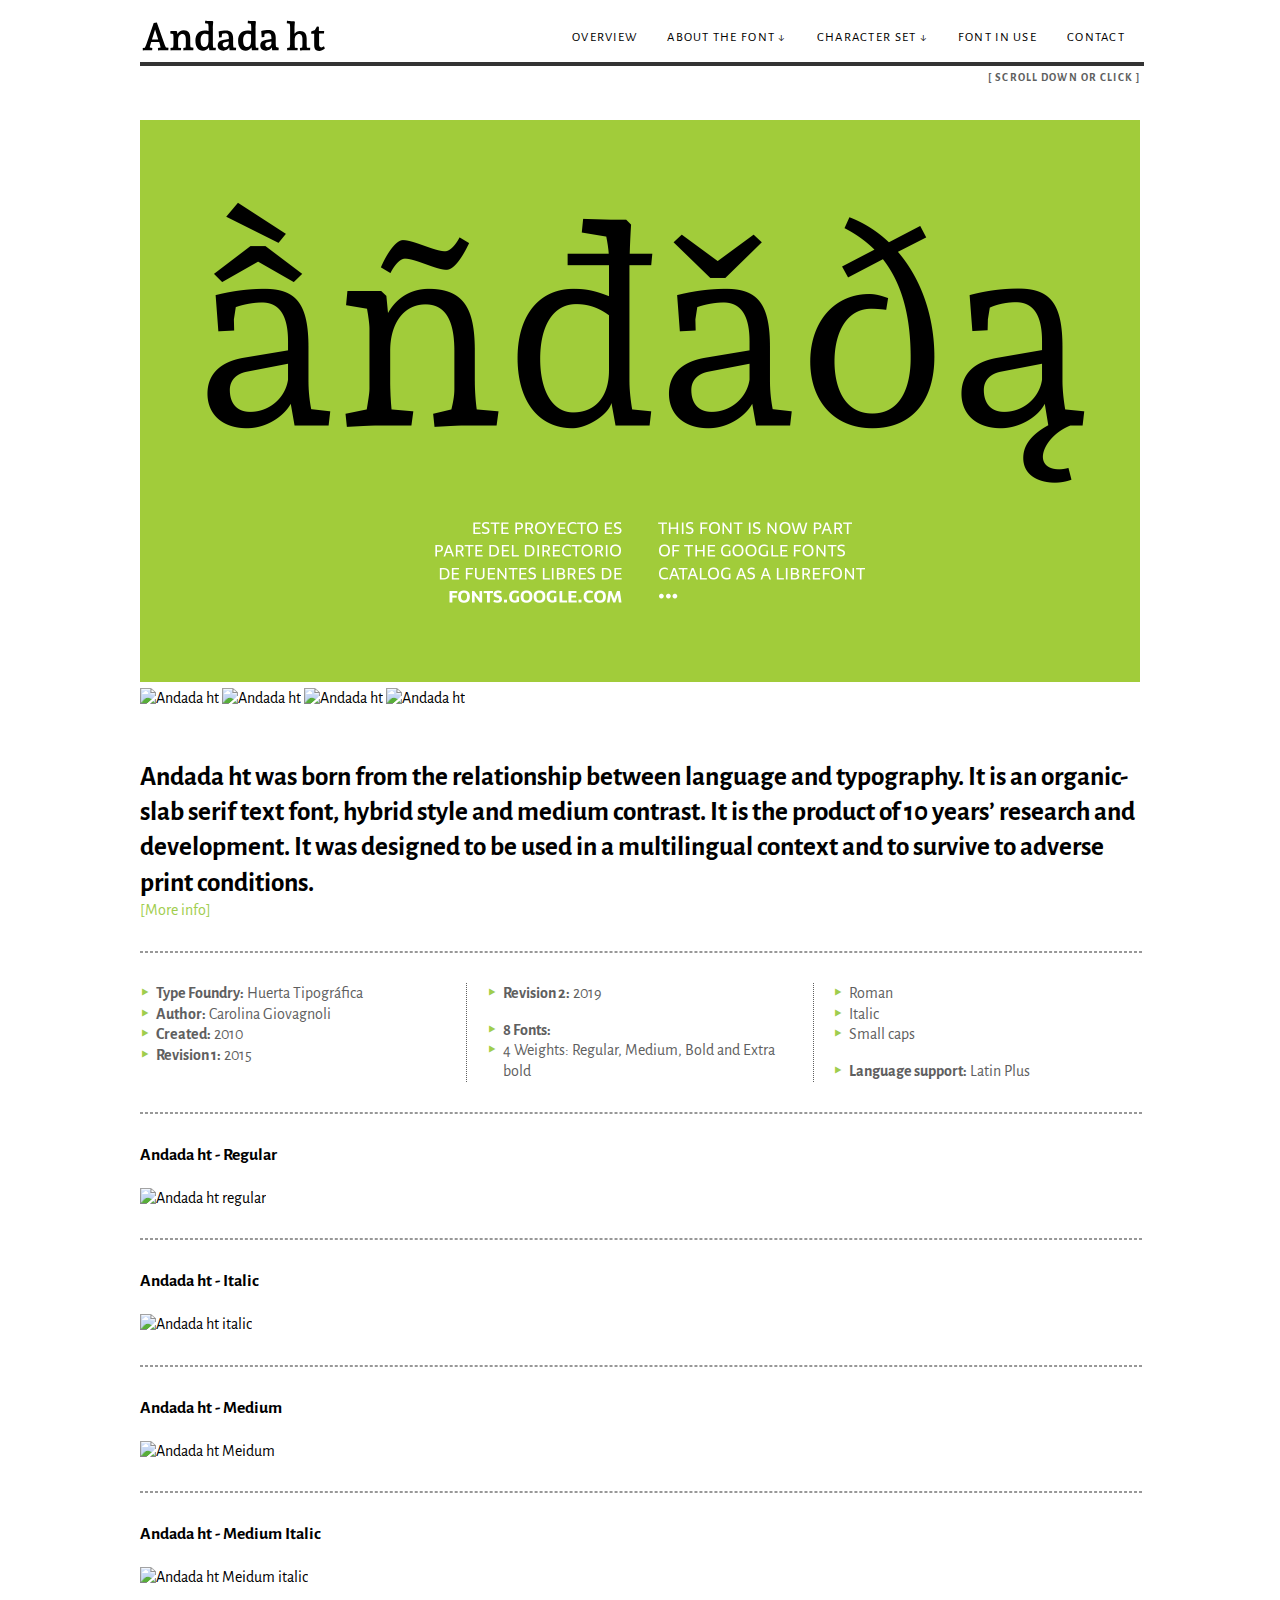
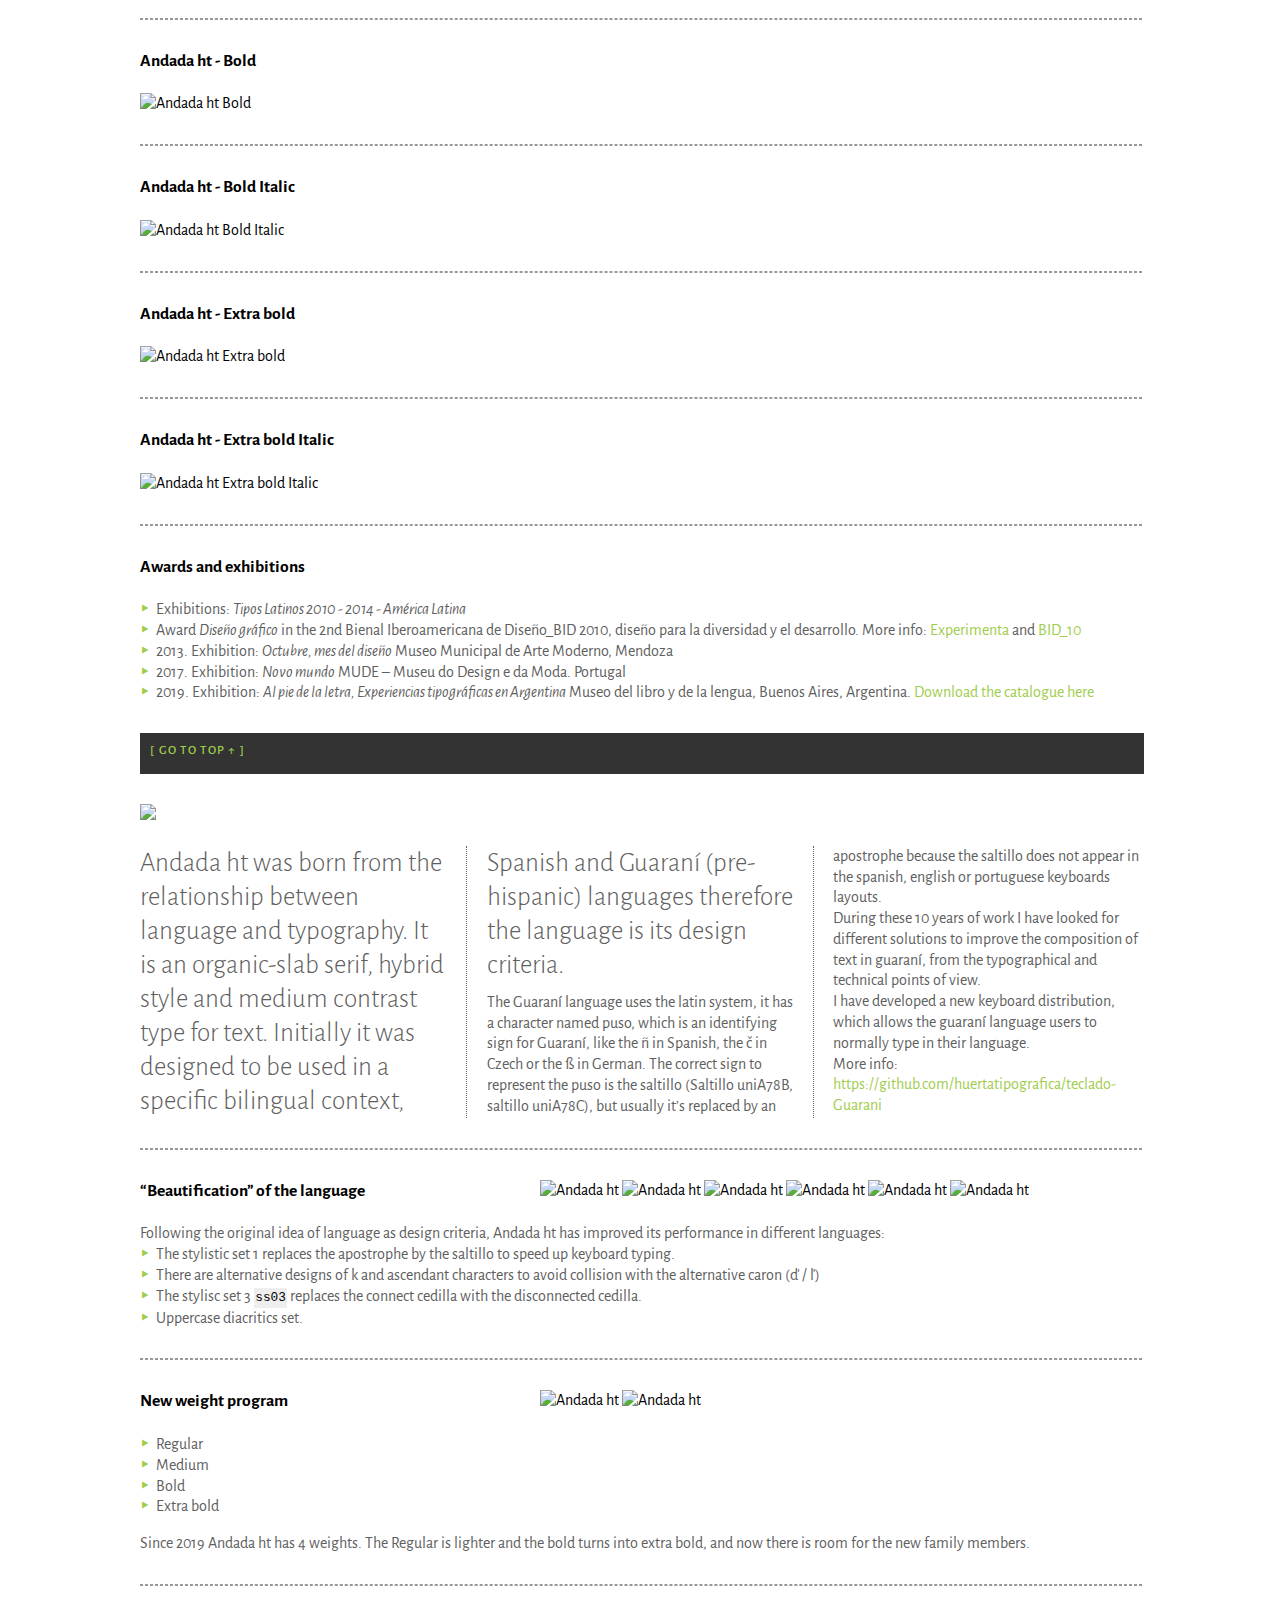
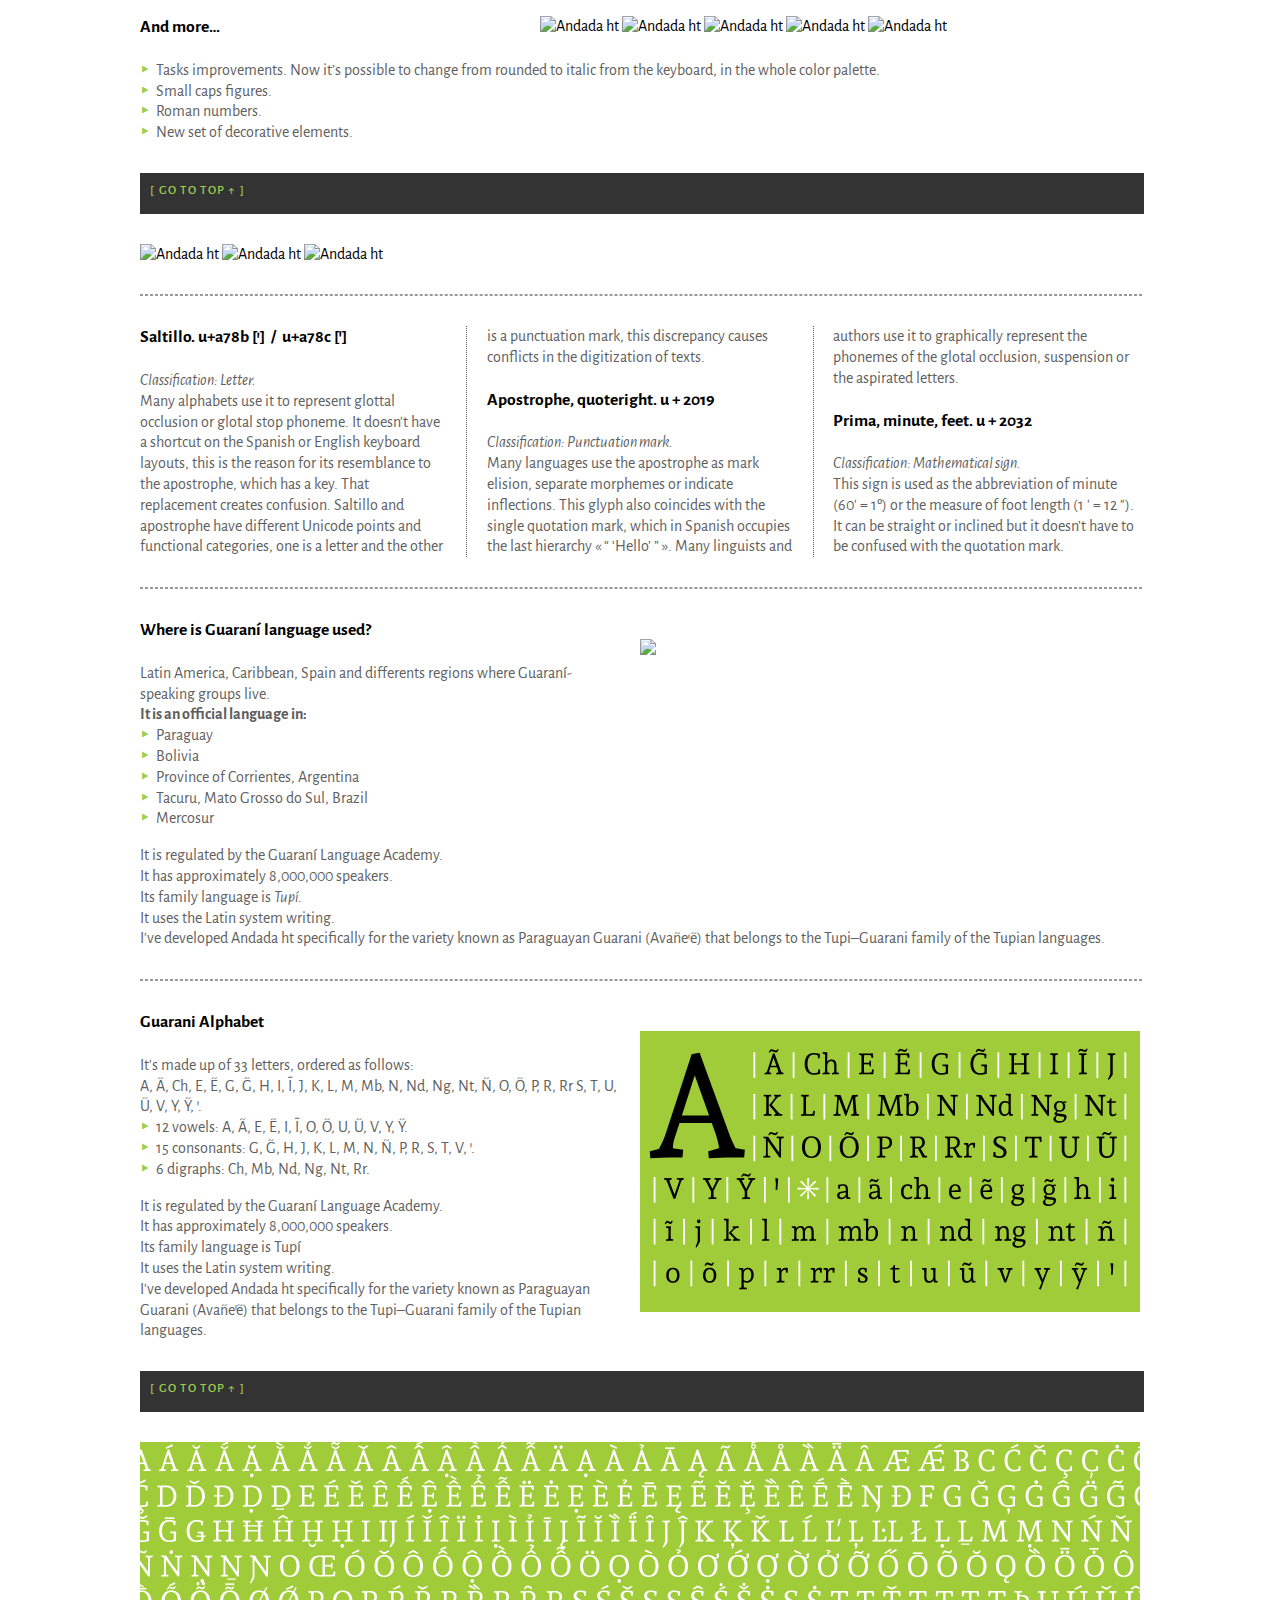
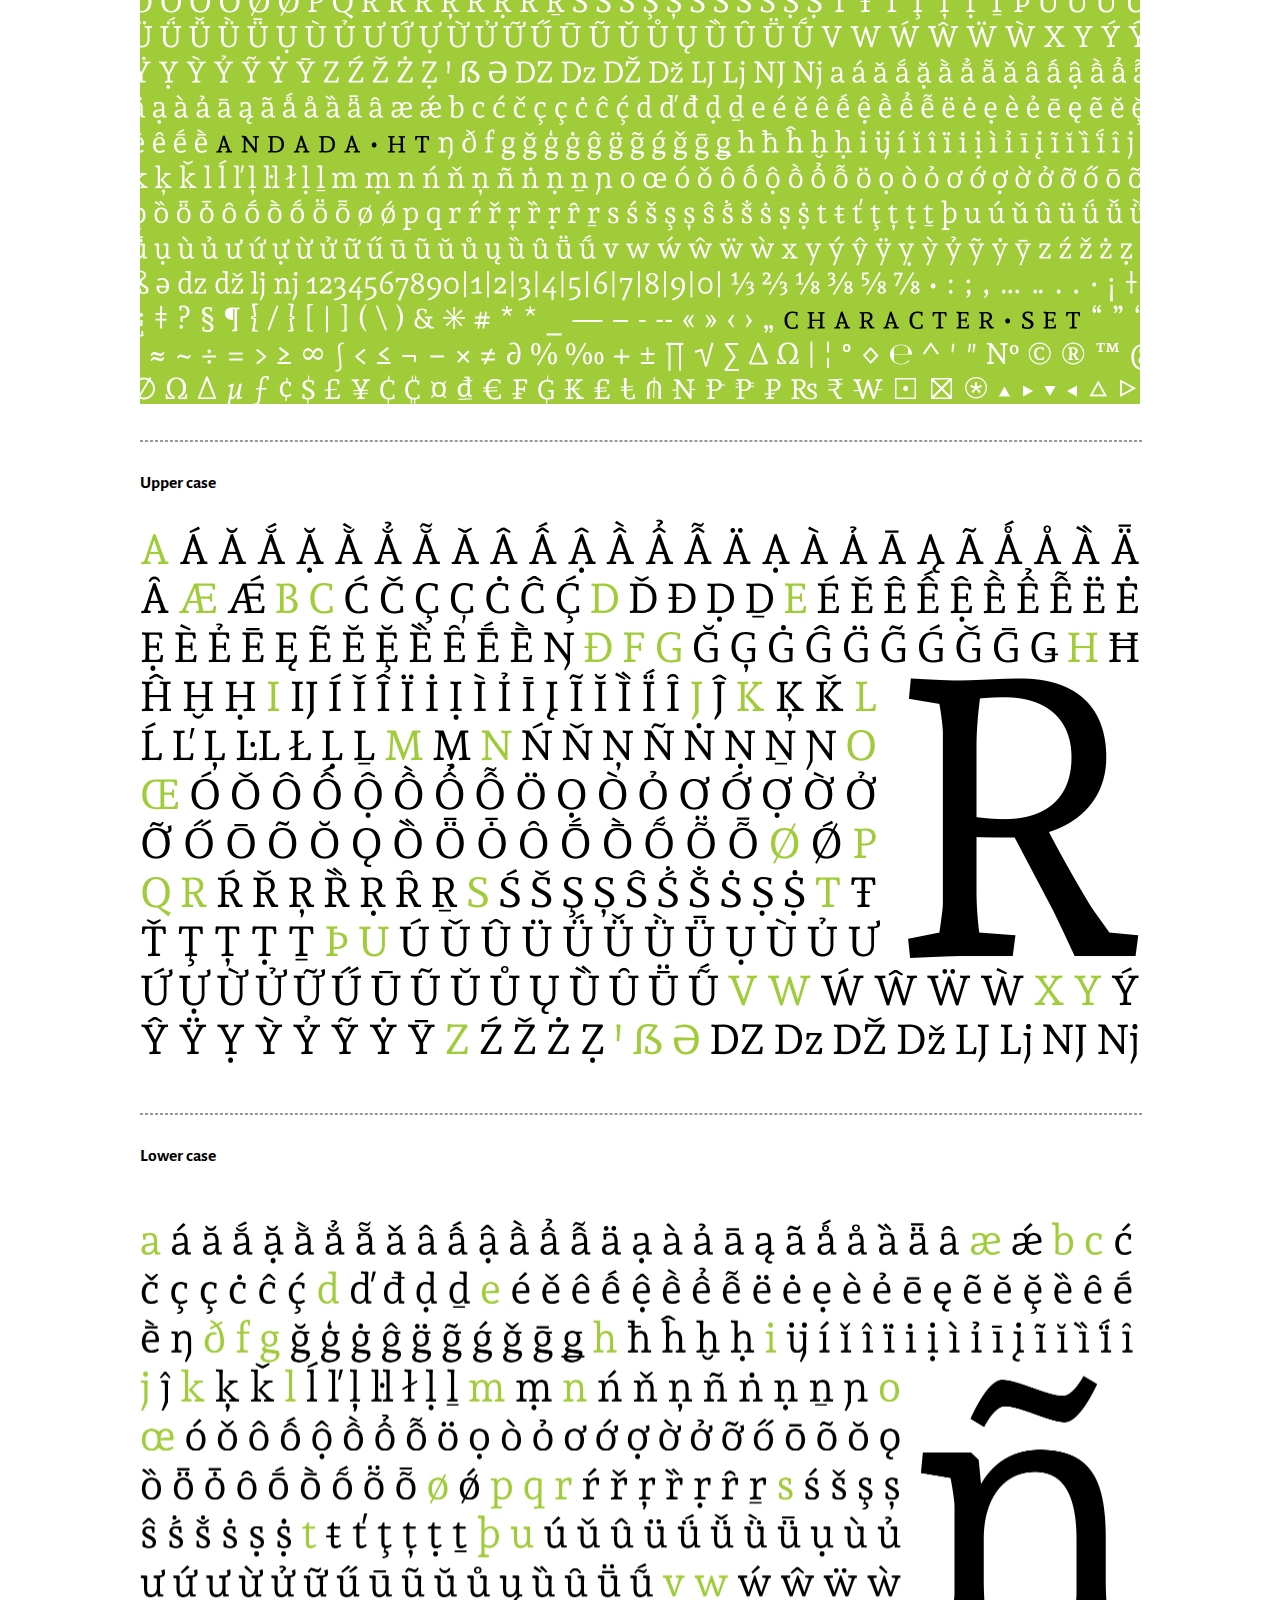
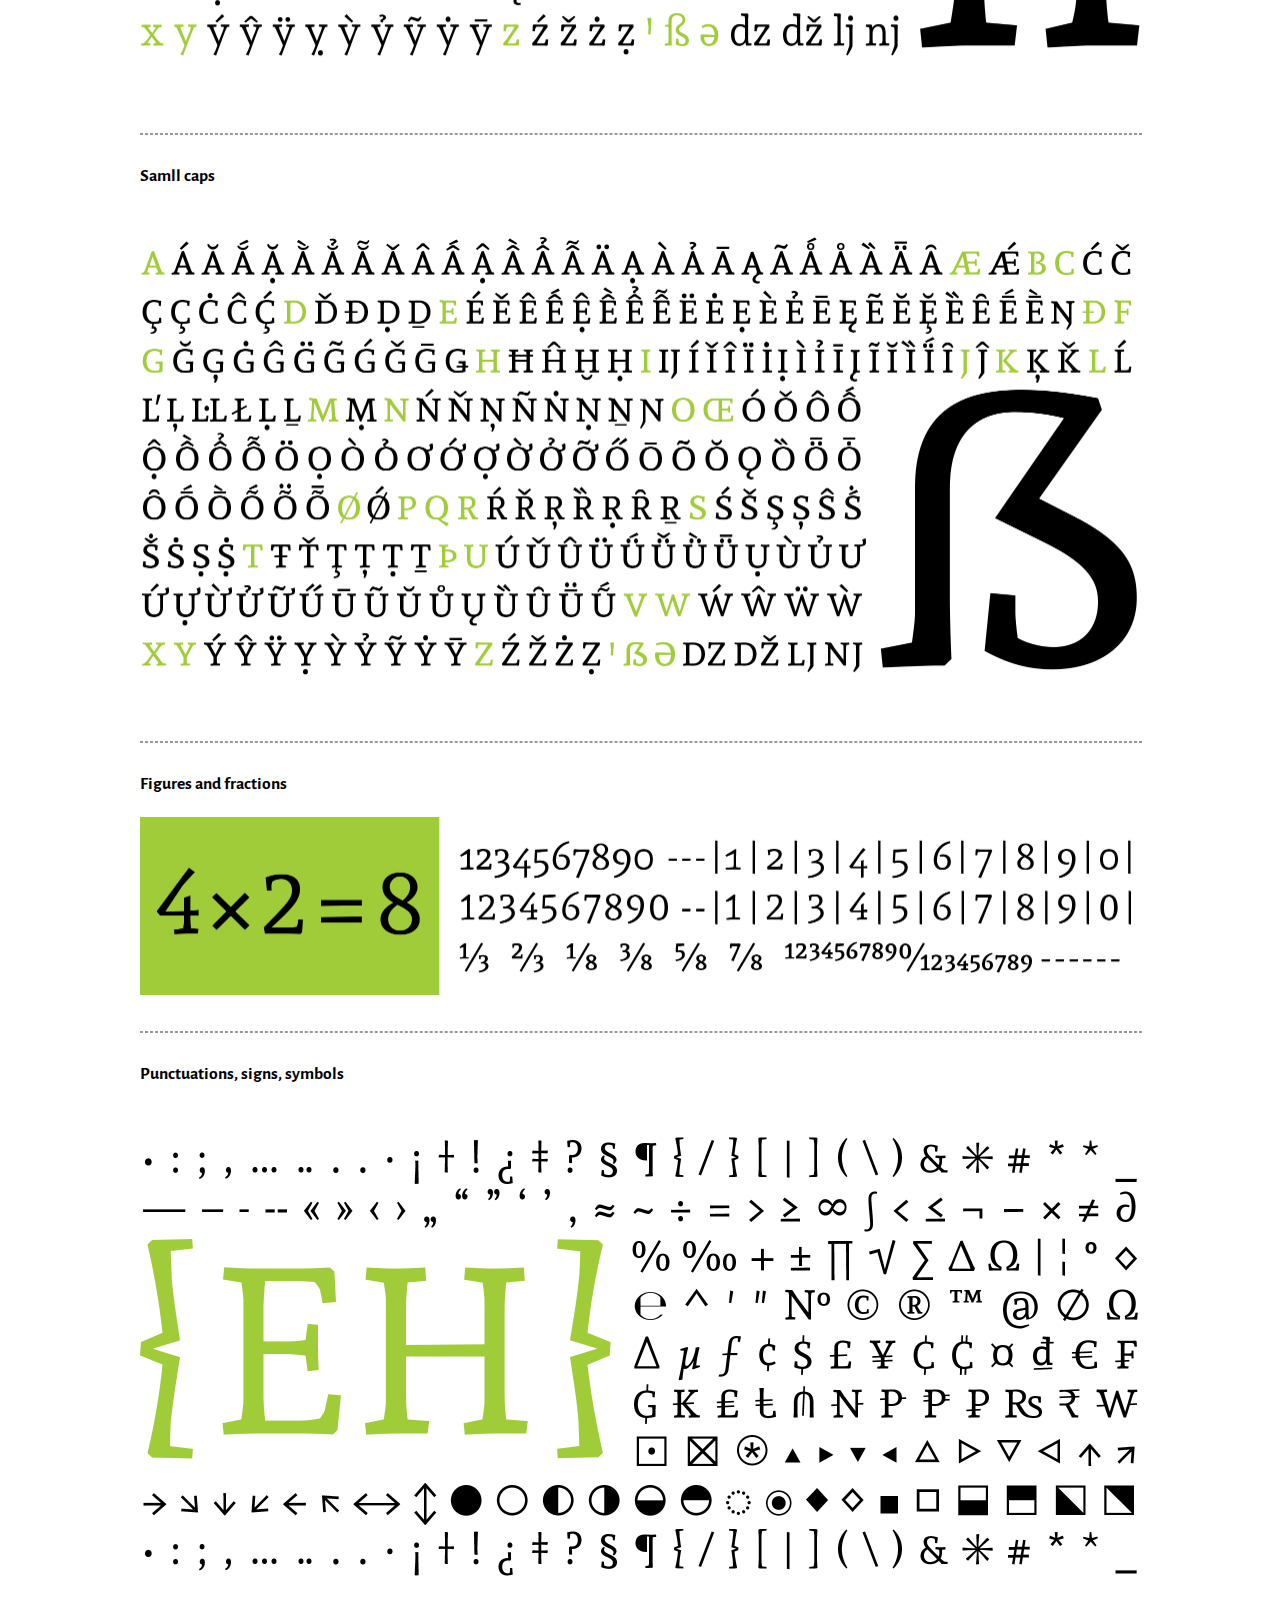
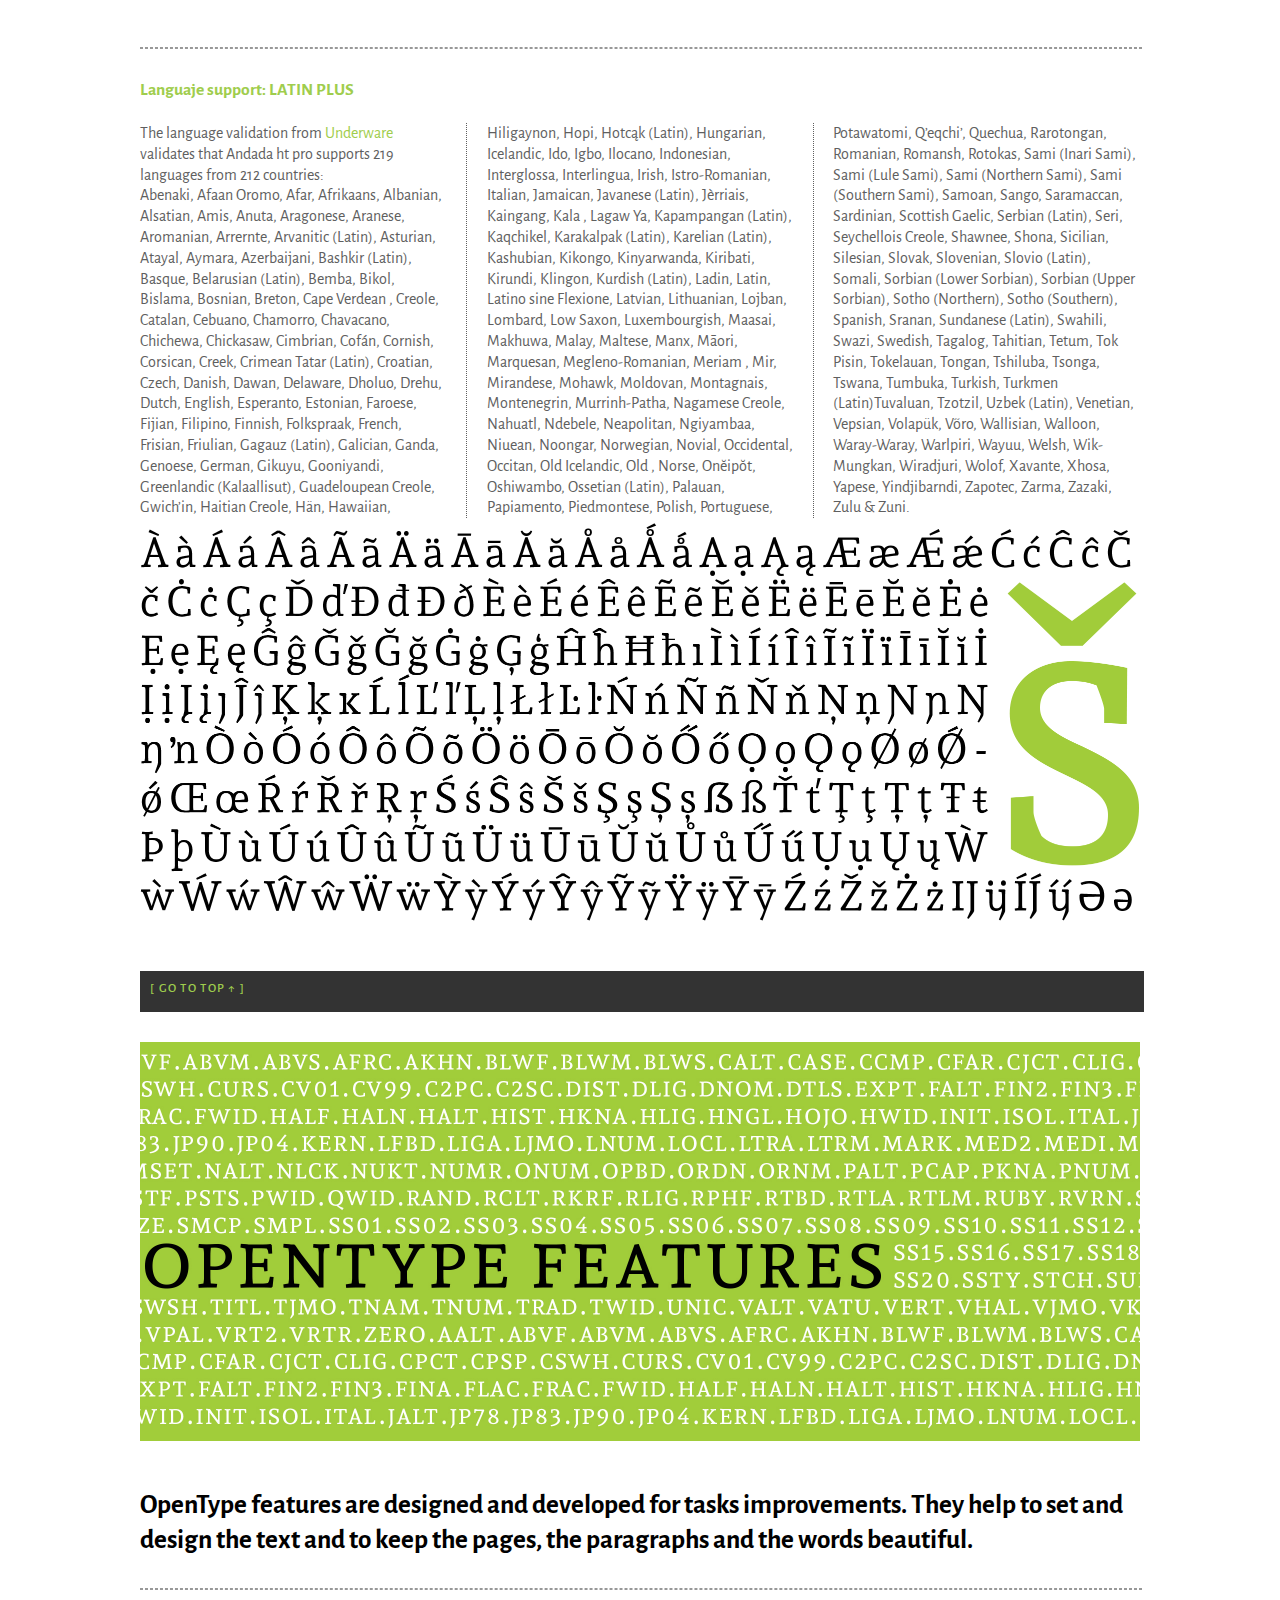
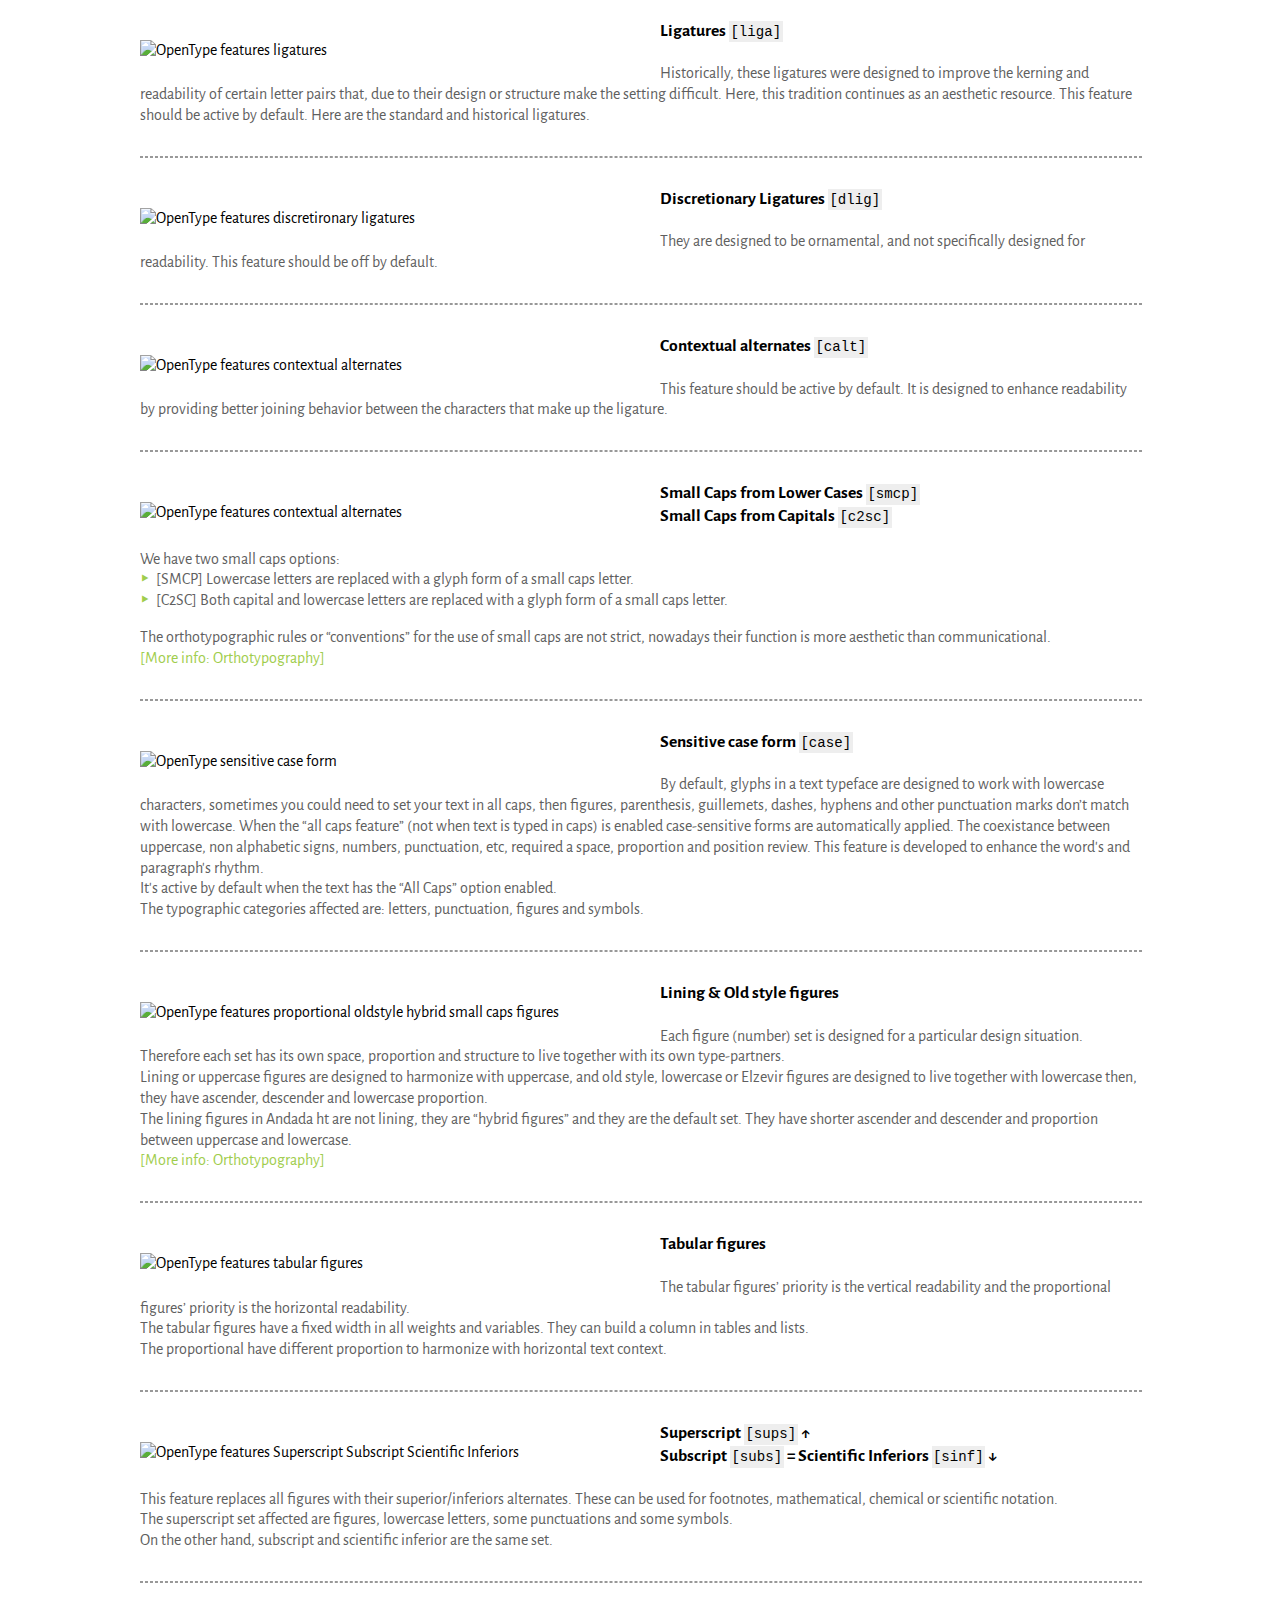
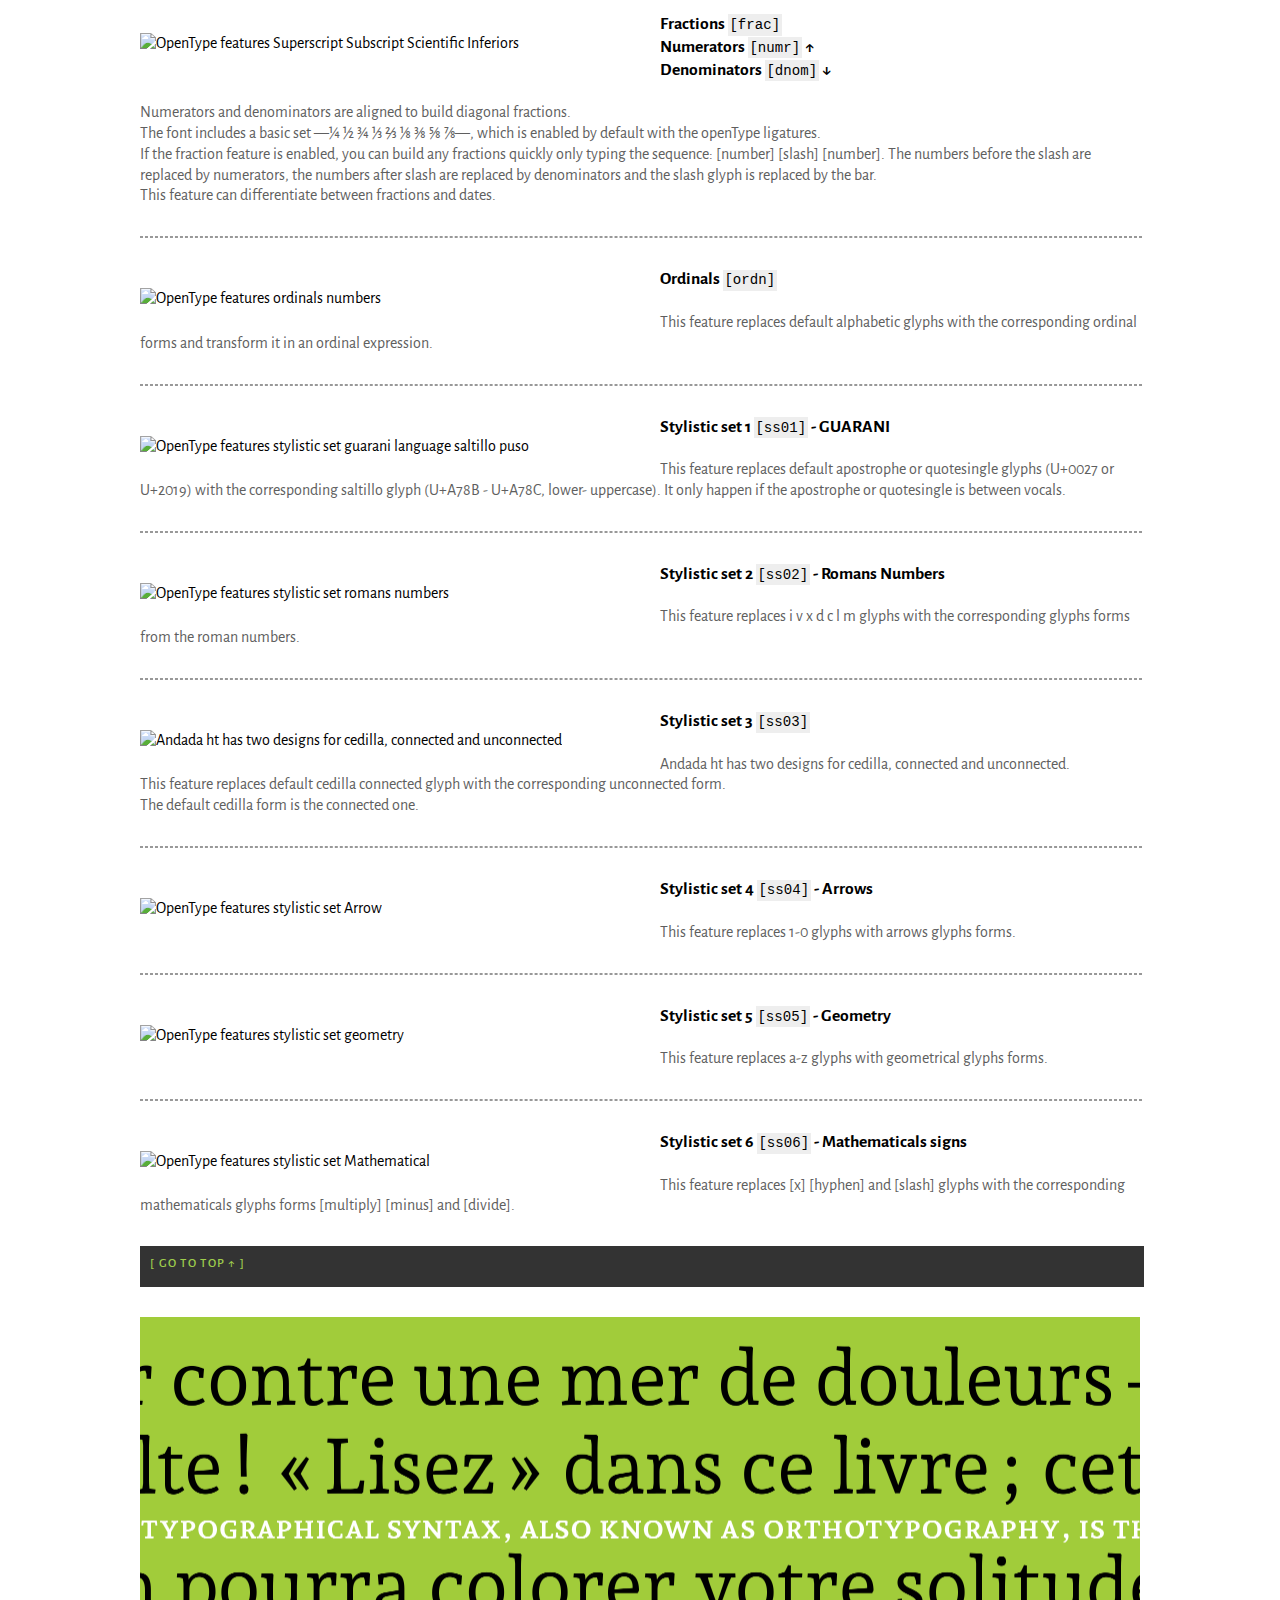
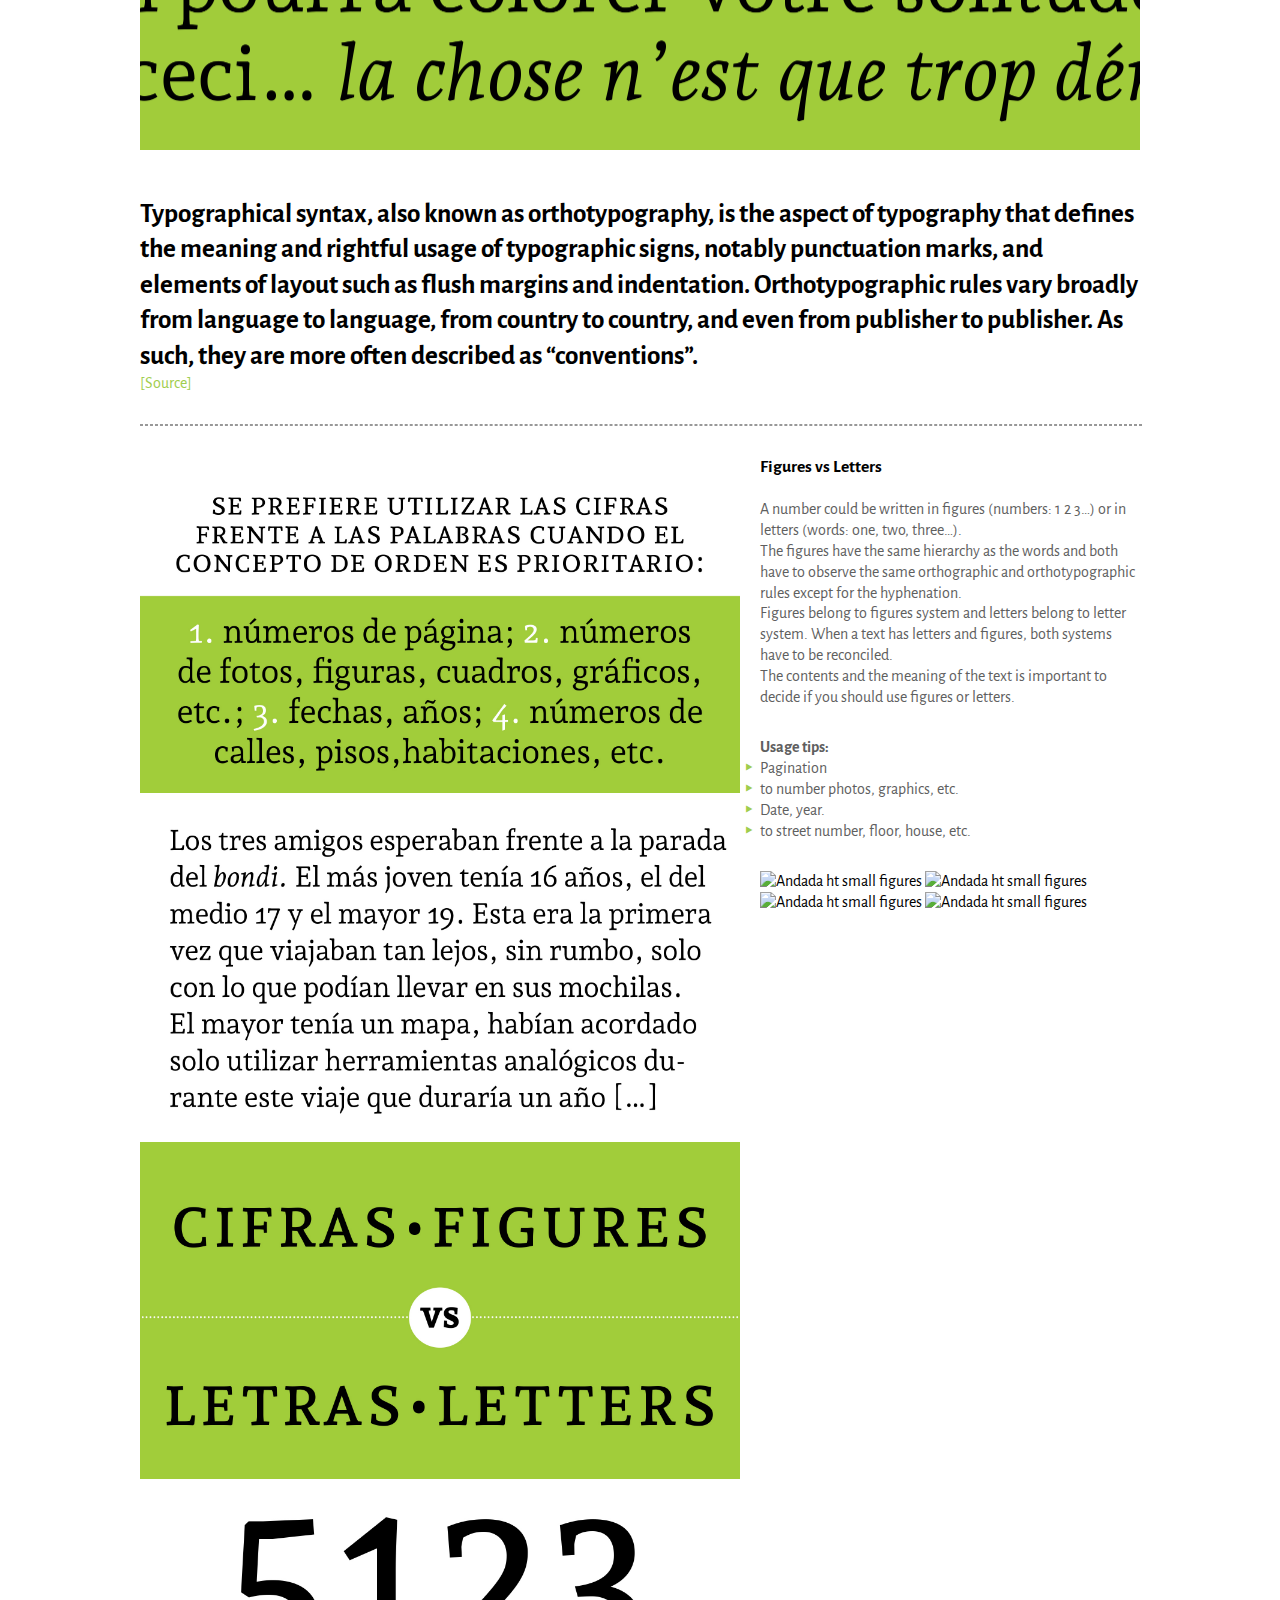
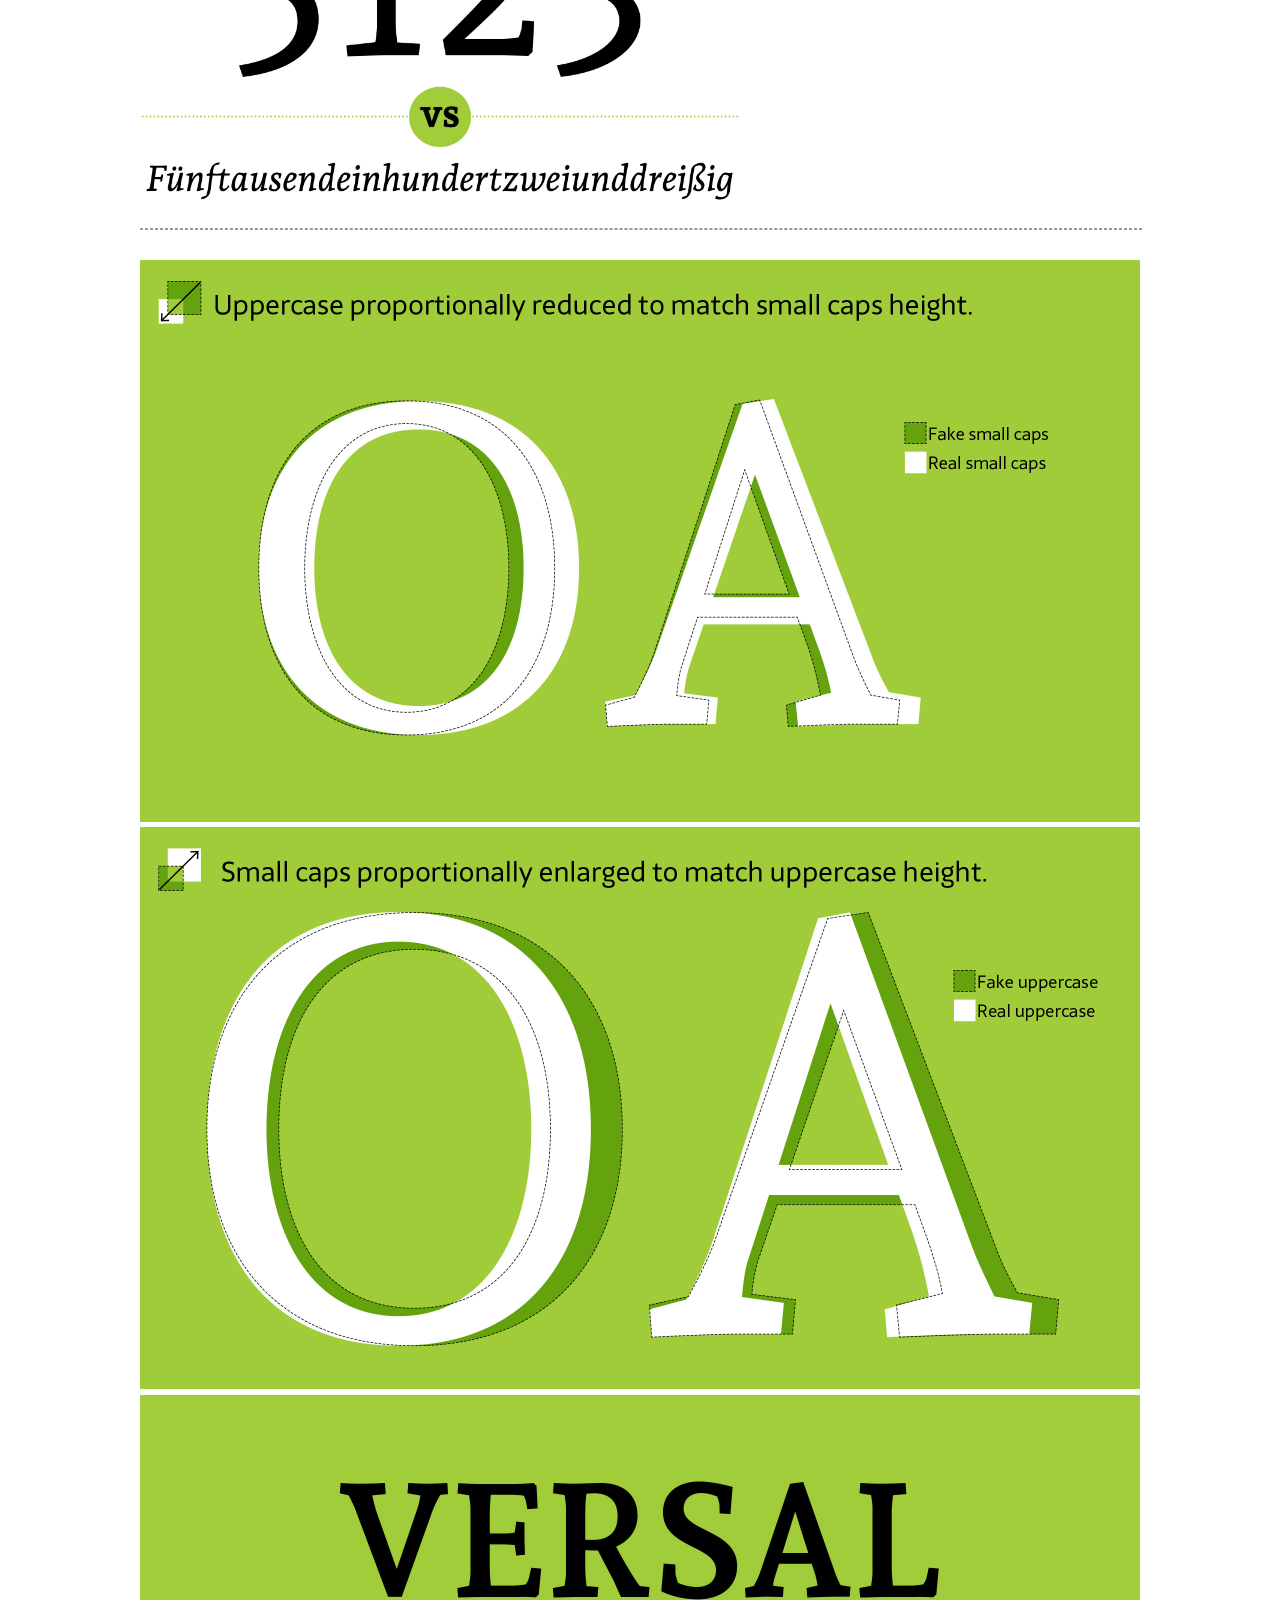
==== commit e1284c59: "add google fonts" ====
--- a/index.html
+++ b/index.html
@@ -74,11 +74,13 @@
 		<div class="mainslides">	<!-- esta clase mainslides contiene todo lo referente al slide. Esta clase es la que uso para poder centrar y dar formato en los css, no le pongo de nombre ovewviewslides porque despues en toras secciones tambien puede haber slides, con esta clase le doy formato a todos los slides que haya en el sitio (ESPERO!)-->
 
 				<div class="slides"> 		<!-- esta clase slides contiene concretamente las imagenes -->
-					<img src="./img/web_info-general-1-andada-diacriticos.png" alt="Andada ht">
-					<img src="./img/web_info-general-1-ne.png" alt="Andada ht">
-					<img src="./img/web_info-general-1-tipografia-argentina.png" alt="Andada ht">
-					<img src="./img/web_info-general-1-la-ene-tambien-es-gente.png" alt="Andada ht">
-					<img src="./img/web_info-general-1-ruben-fontana.png" alt="Andada ht">
+					<a href="https://fonts.google.com/specimen/Andada+Pro?query=andada" target="_blank">
+							<img src="./img/web_info-general-1-andada-googlefonts.png" alt="Andada ht">
+					</a>
+							<img src="./img/web_info-general-1-ne.png" alt="Andada ht">
+							<img src="./img/web_info-general-1-tipografia-argentina.png" alt="Andada ht">
+							<img src="./img/web_info-general-1-la-ene-tambien-es-gente.png" alt="Andada ht">
+							<img src="./img/web_info-general-1-ruben-fontana.png" alt="Andada ht">
 				</div>
 
 		</div>
@@ -116,7 +118,7 @@
 
 						<ul class="green">
 						<li><strong>Language support:</strong> Latin Plus</li>
-						<li><strong>License Types:</strong> Desktop, Webfont</li>
+						<!-- <li><strong>License Types:</strong> Desktop, Webfont</li> -->
 						</ul>
 					</div>
 				</div>
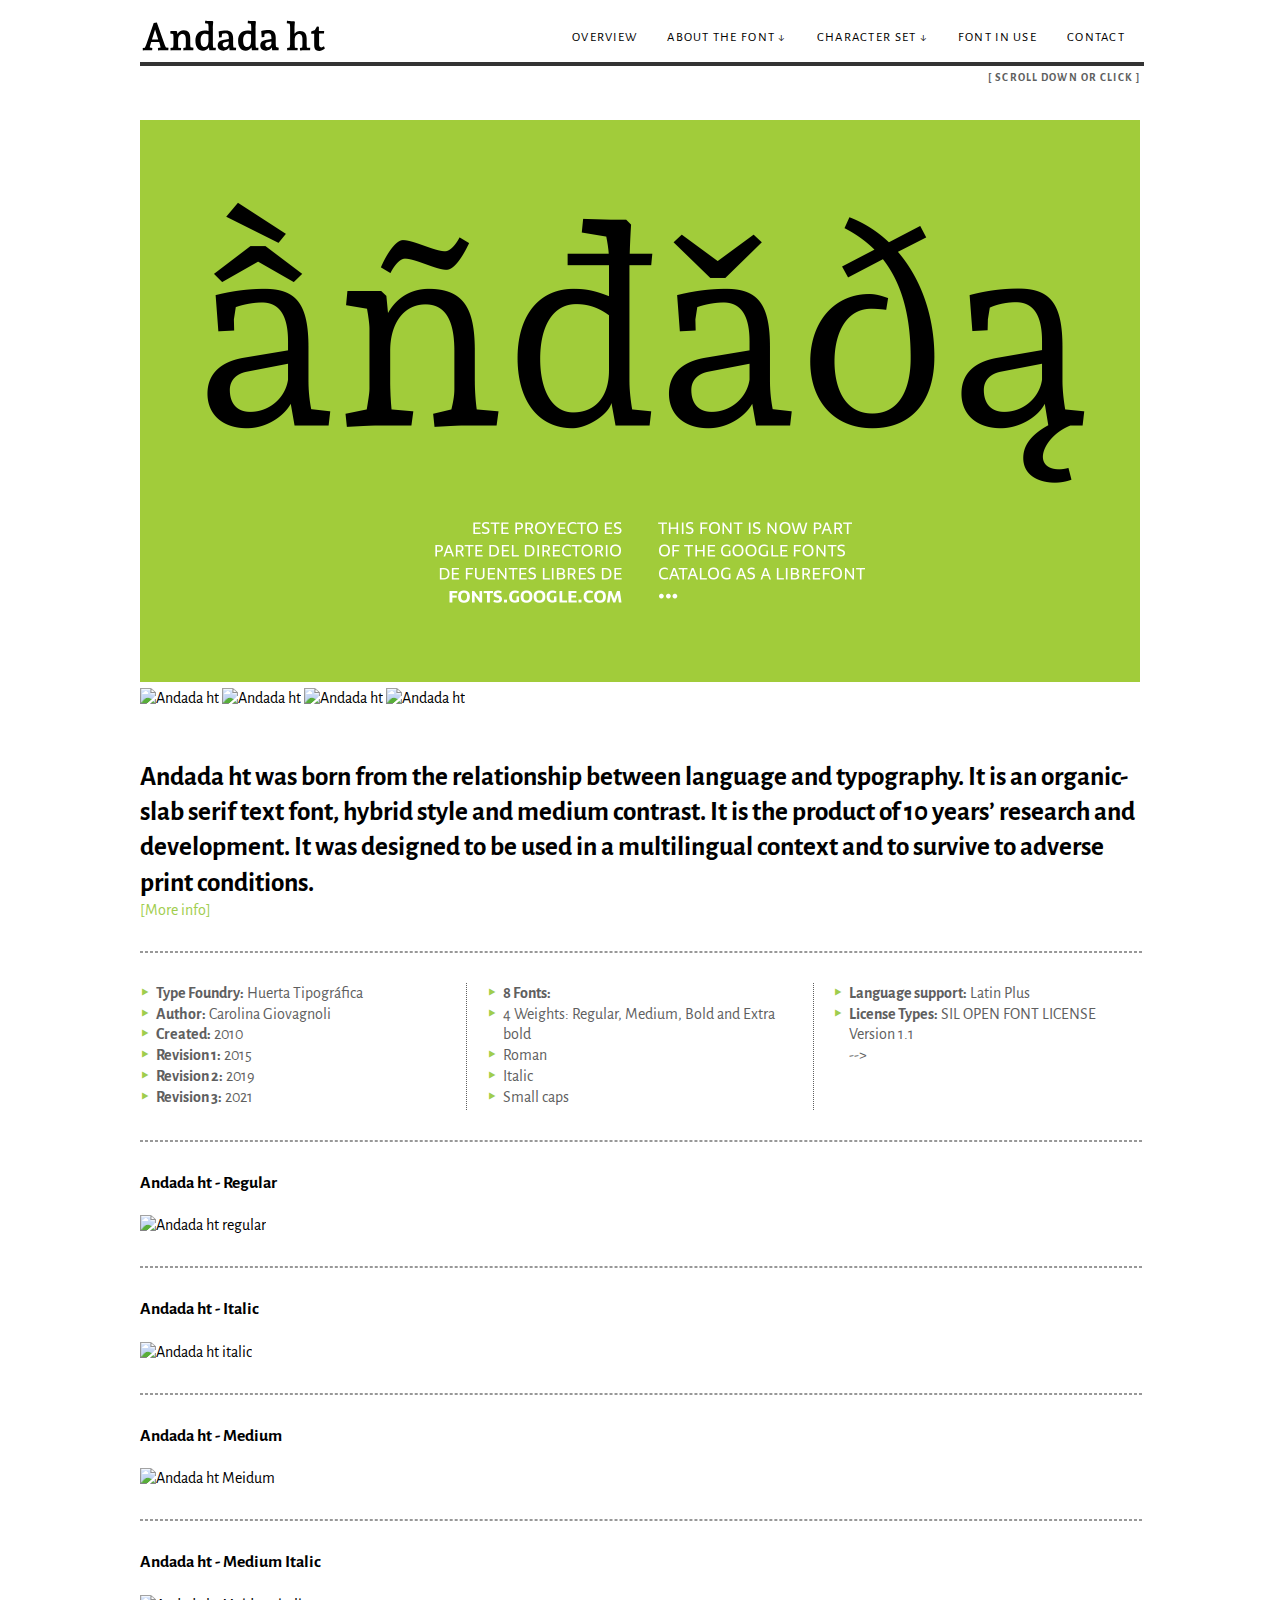
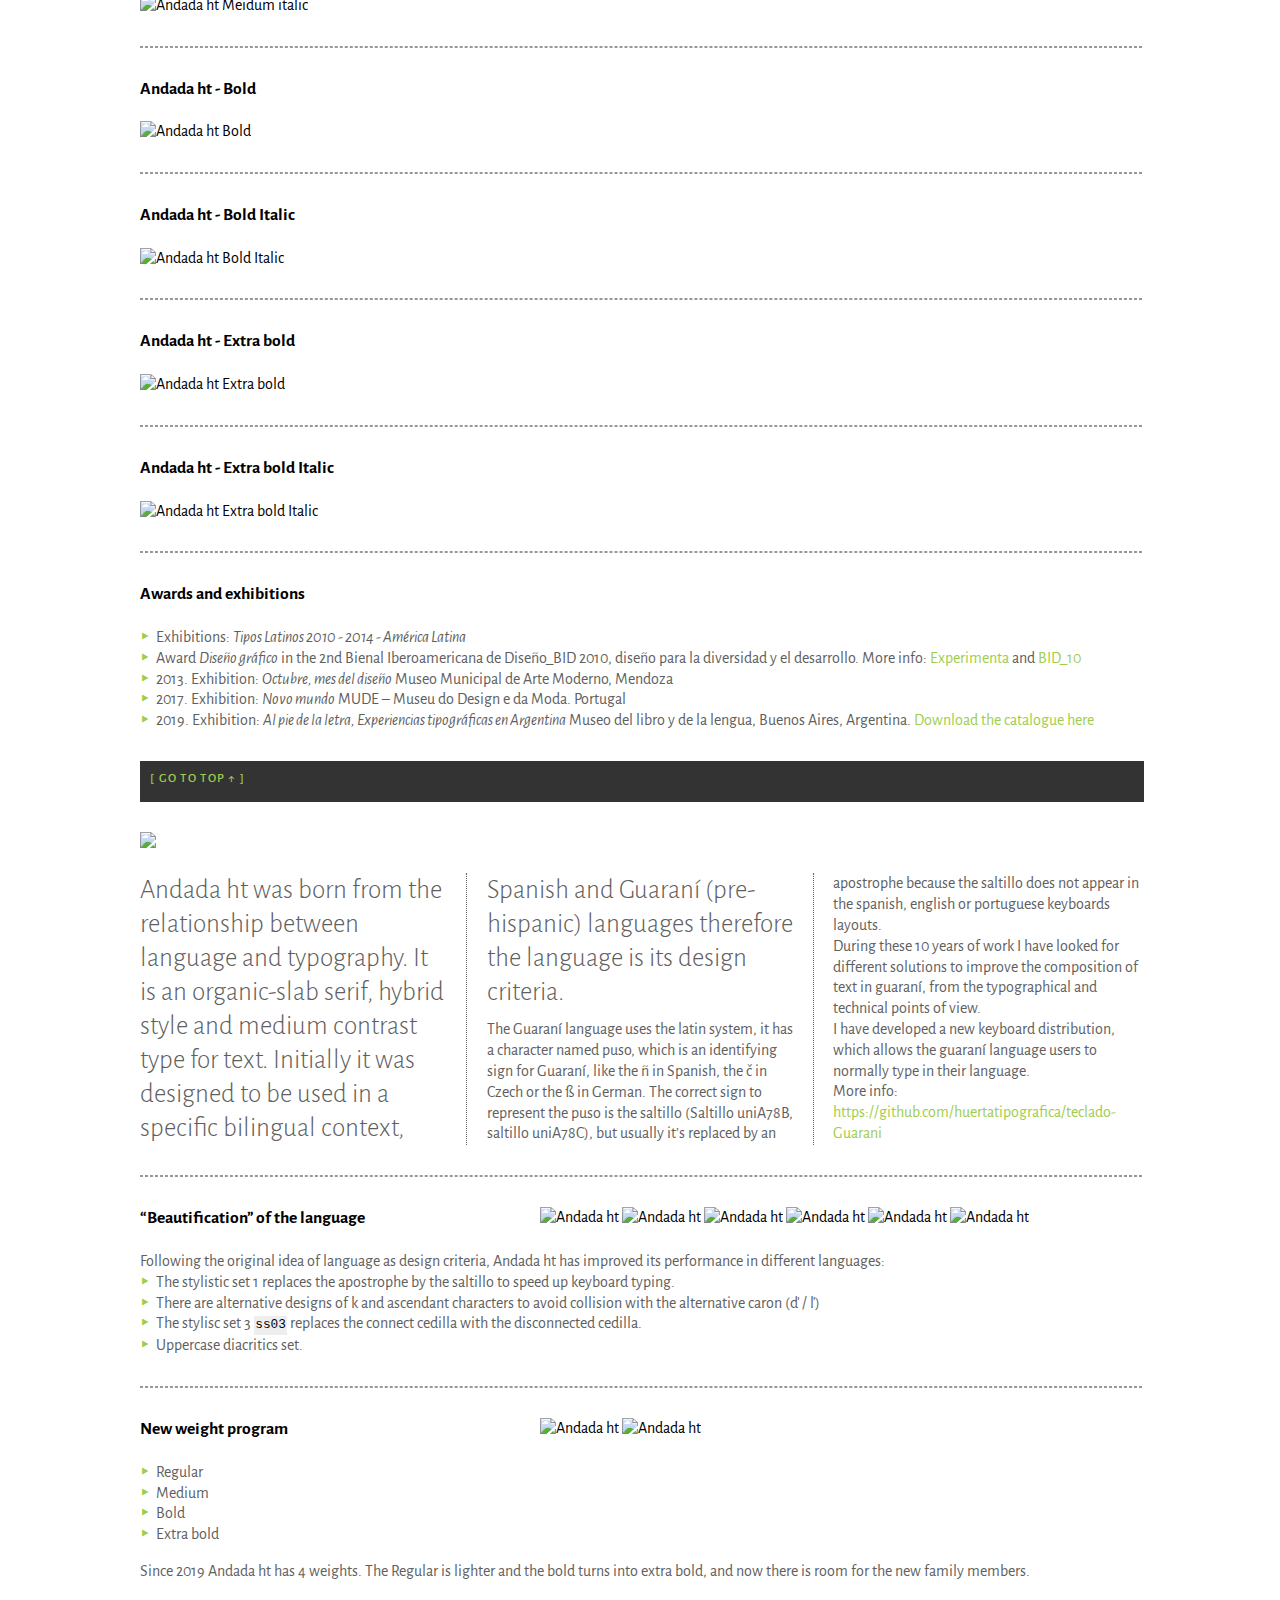
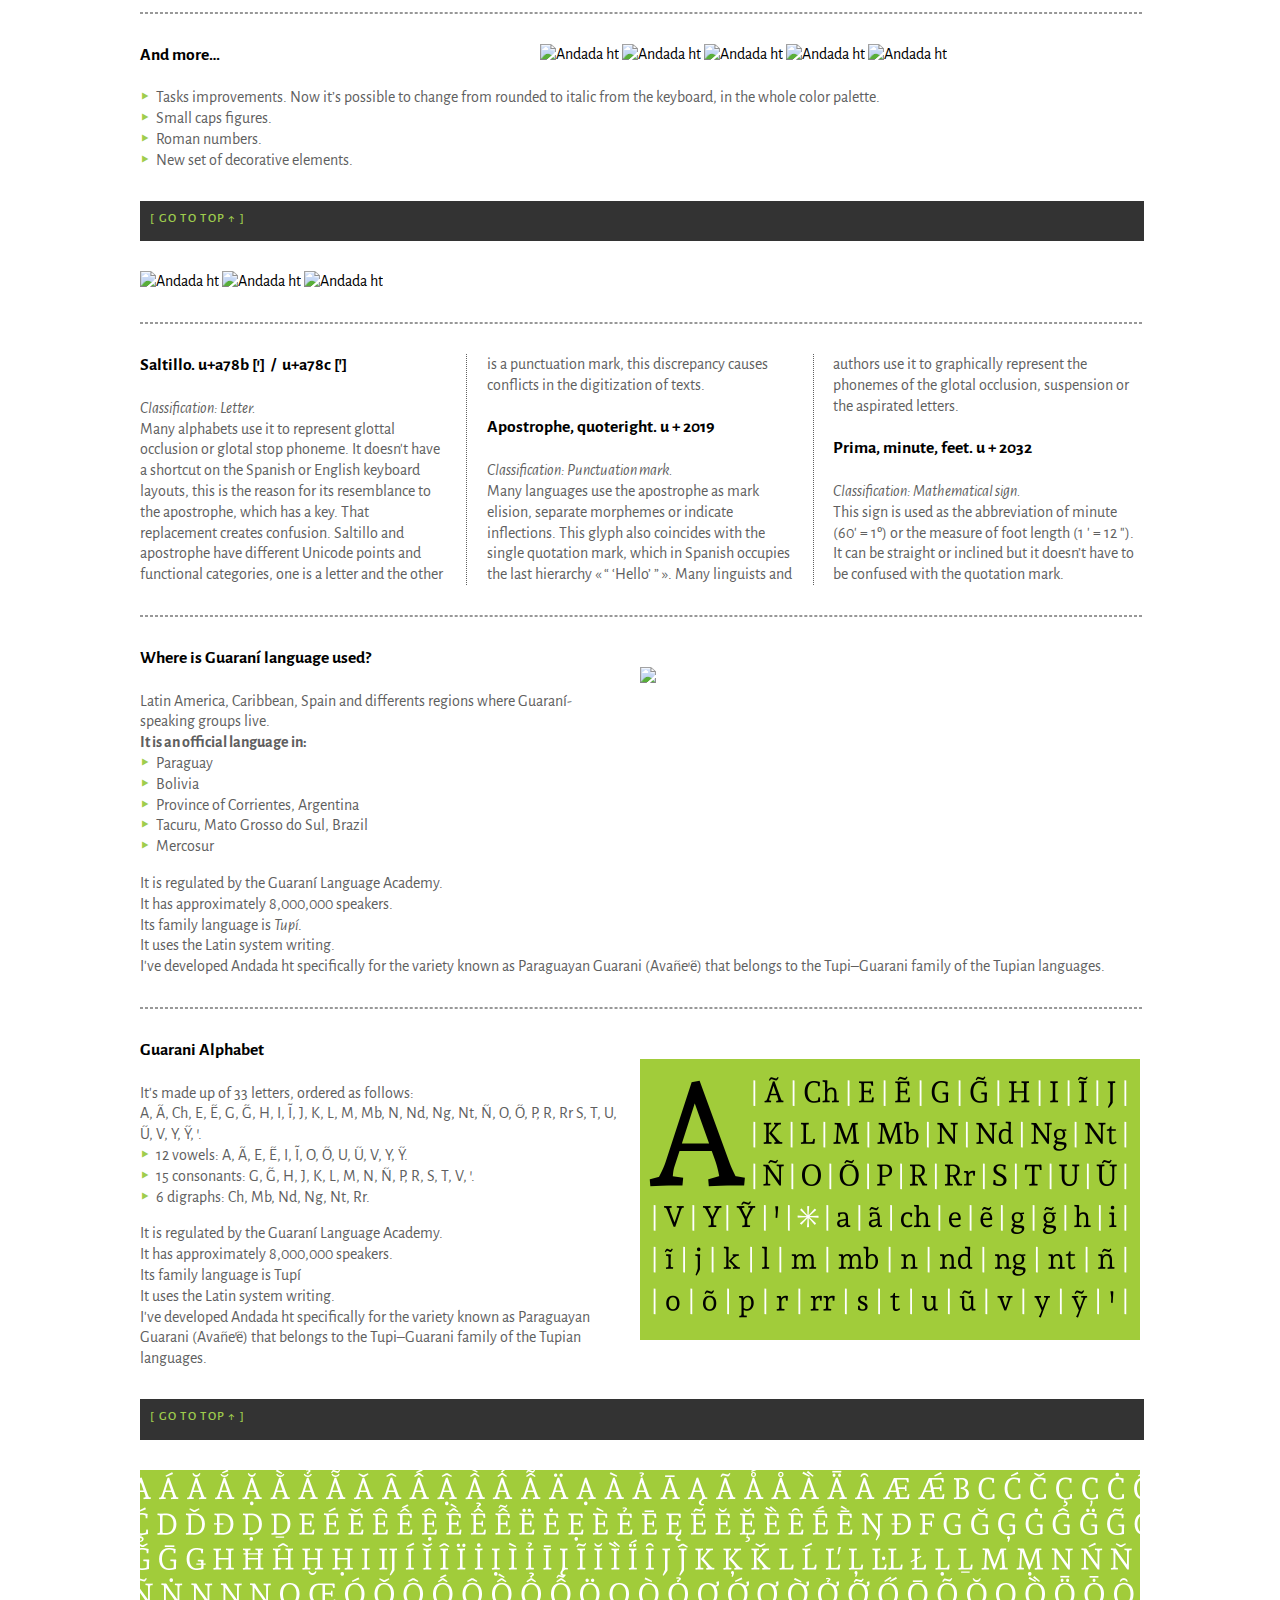
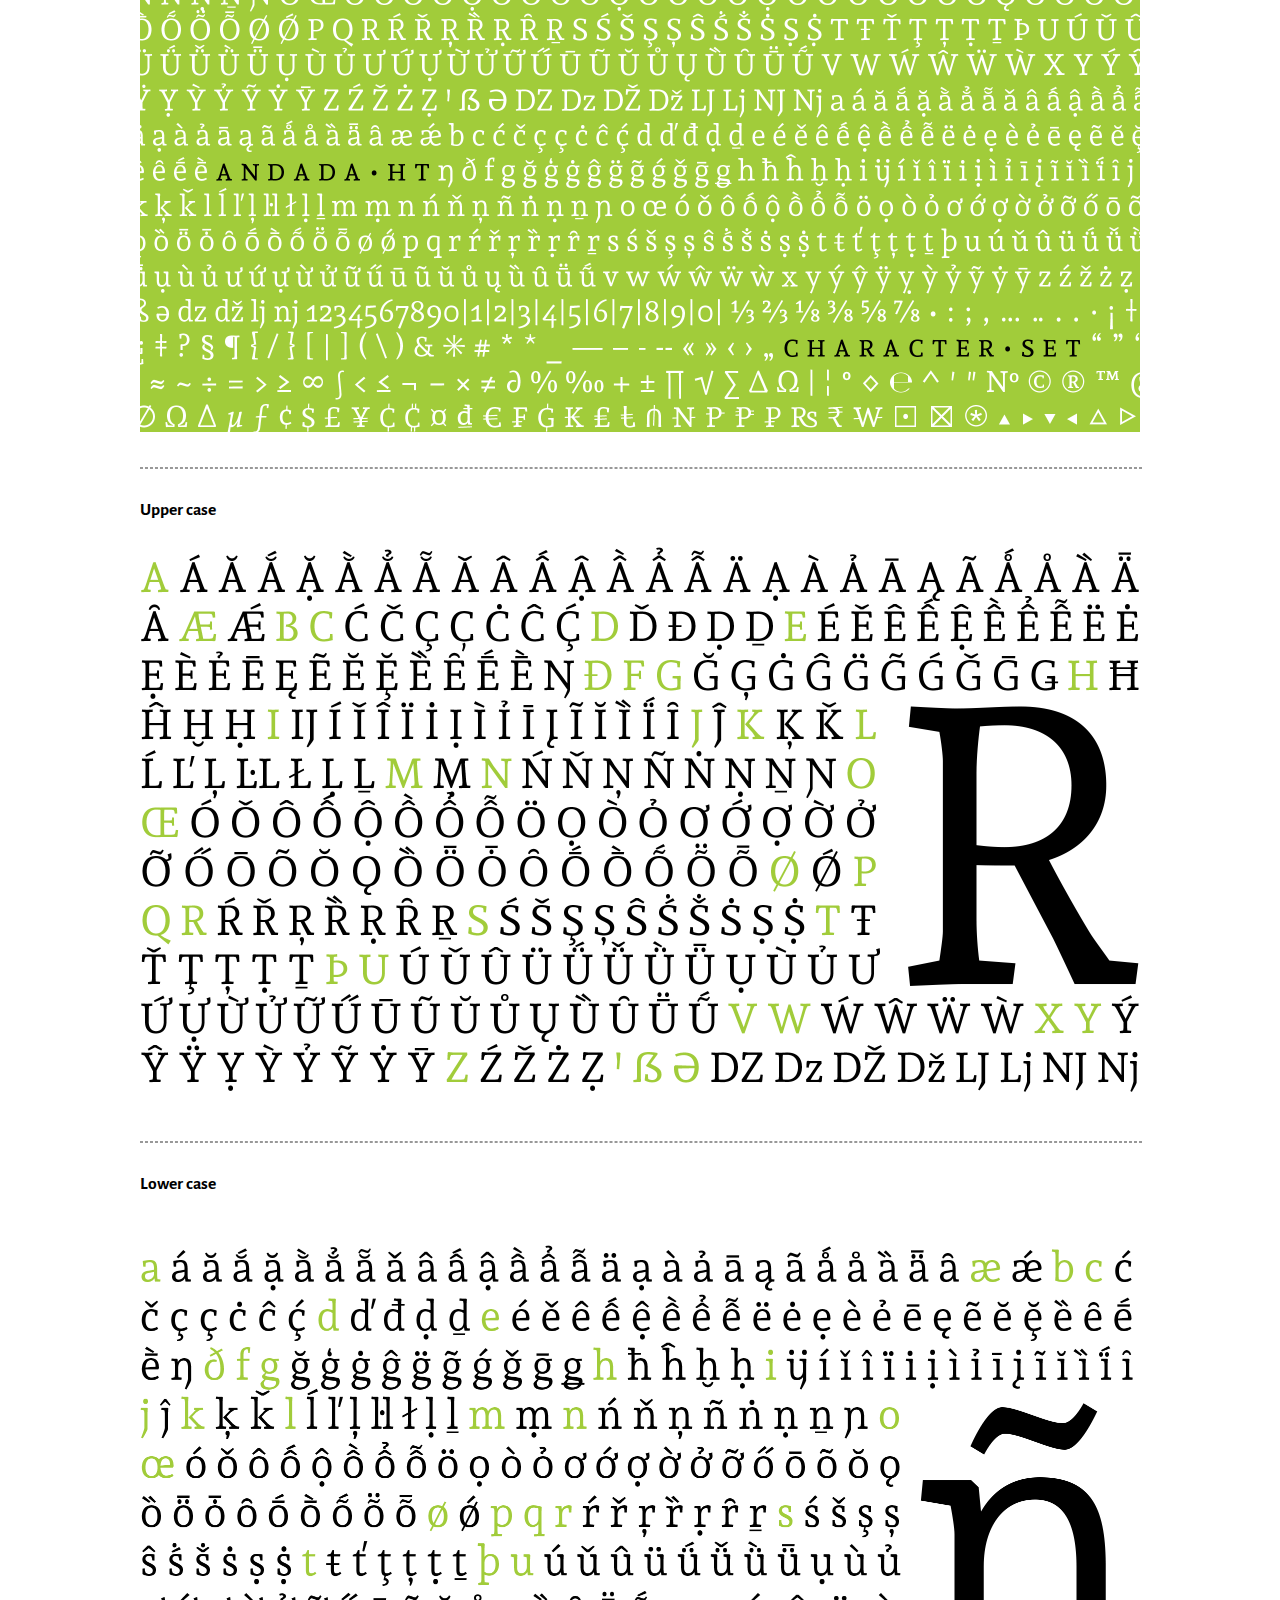
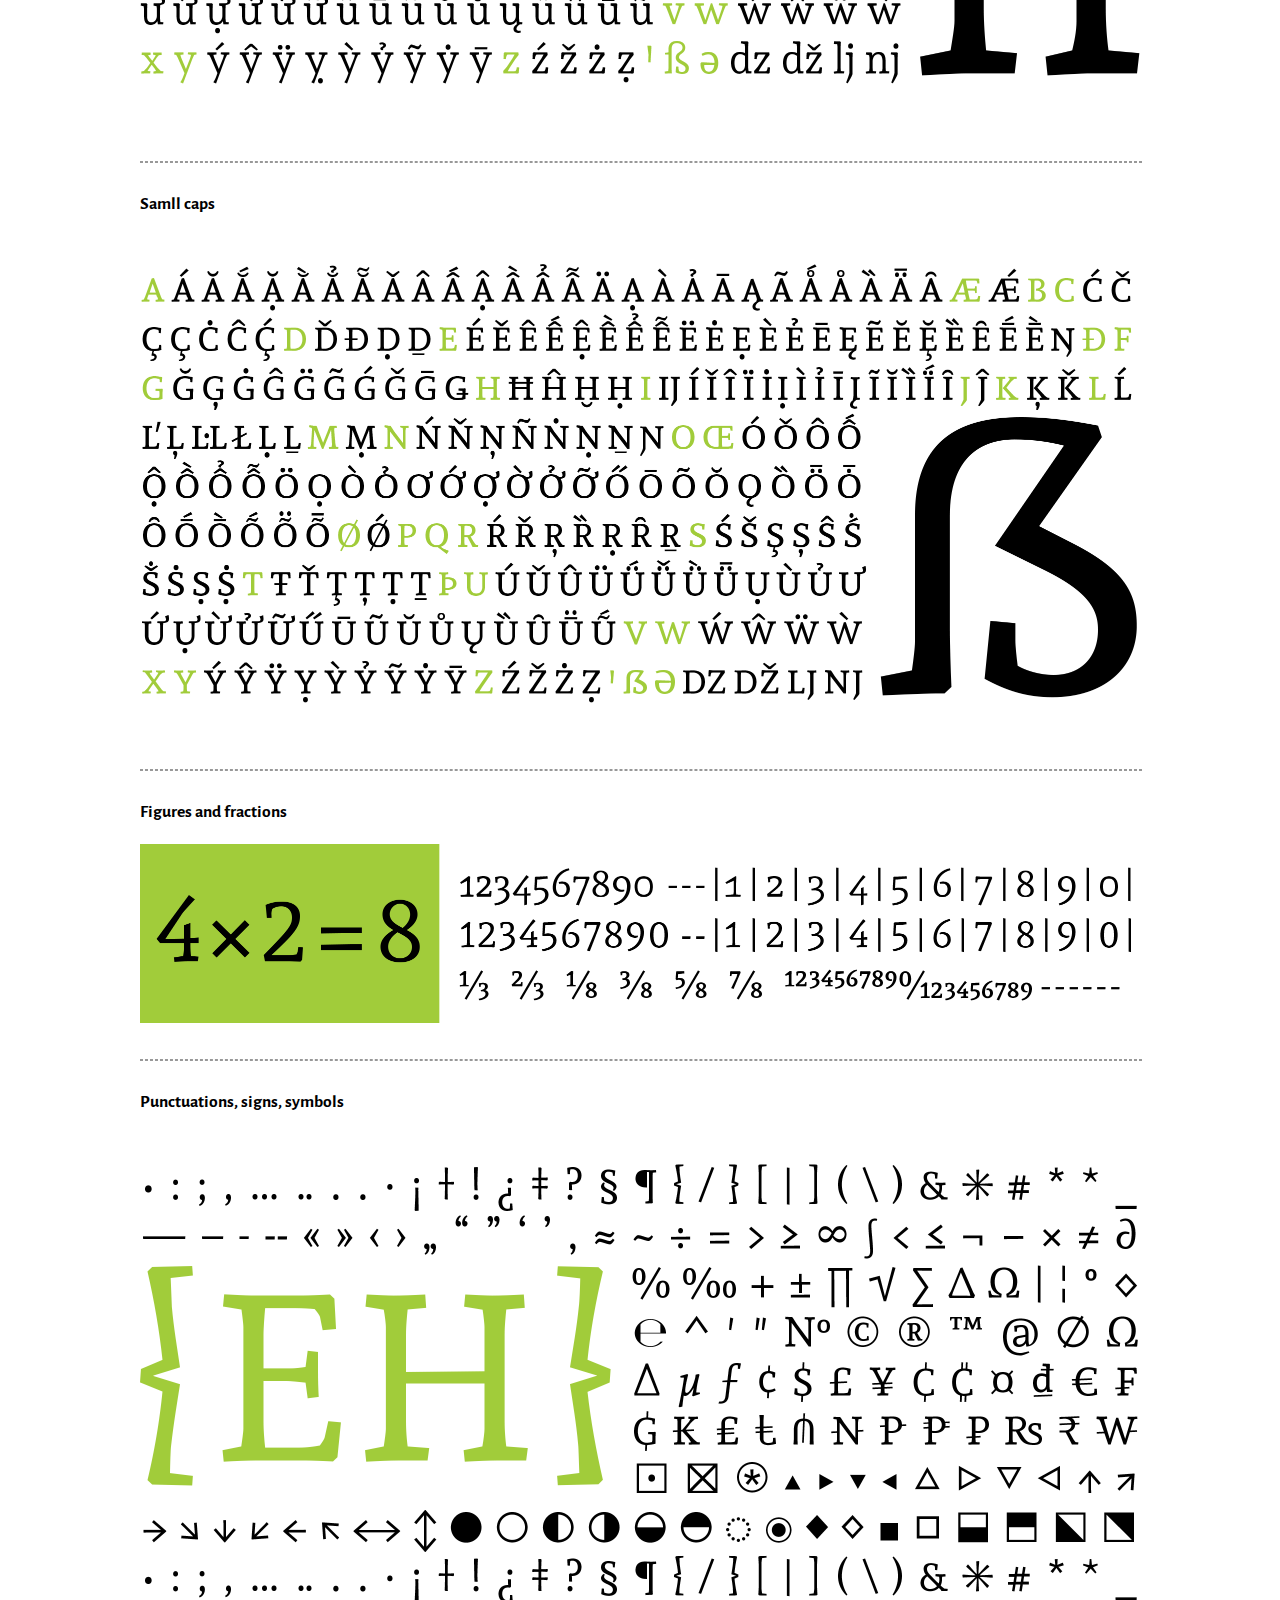
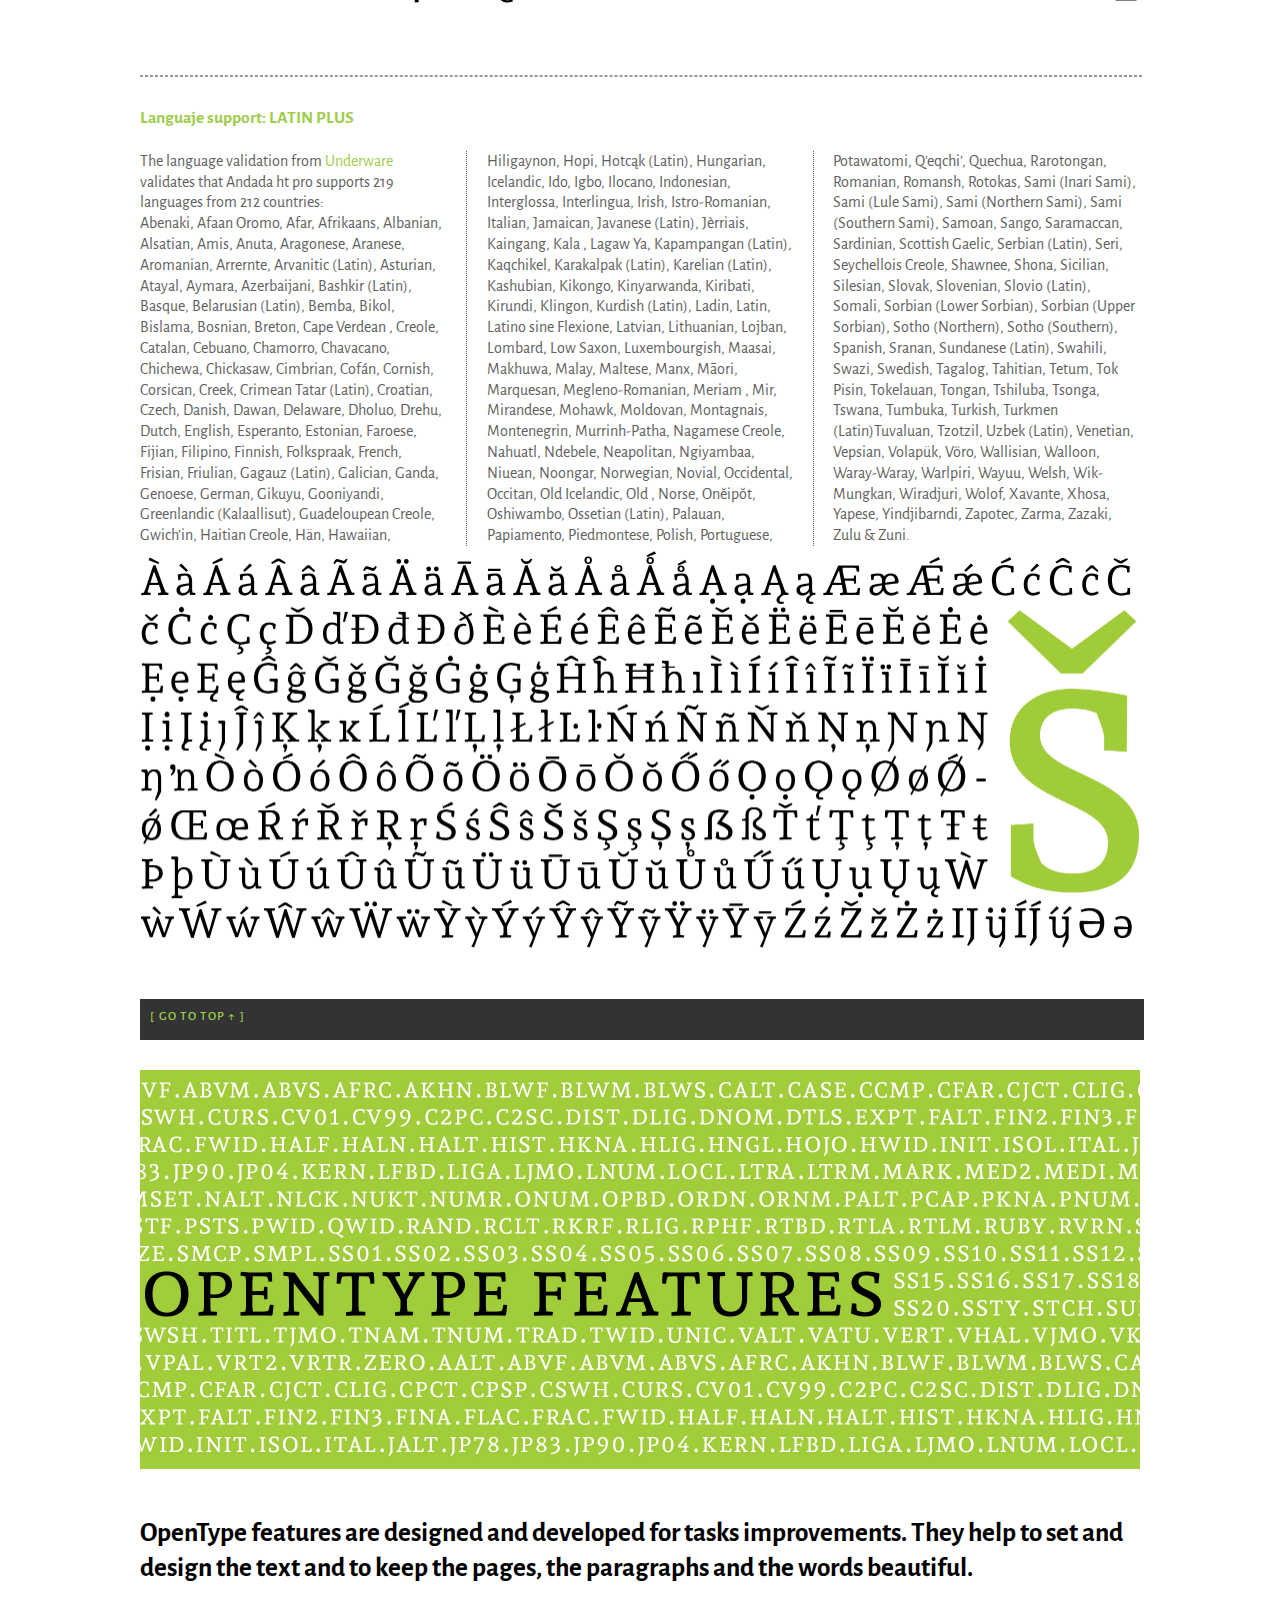
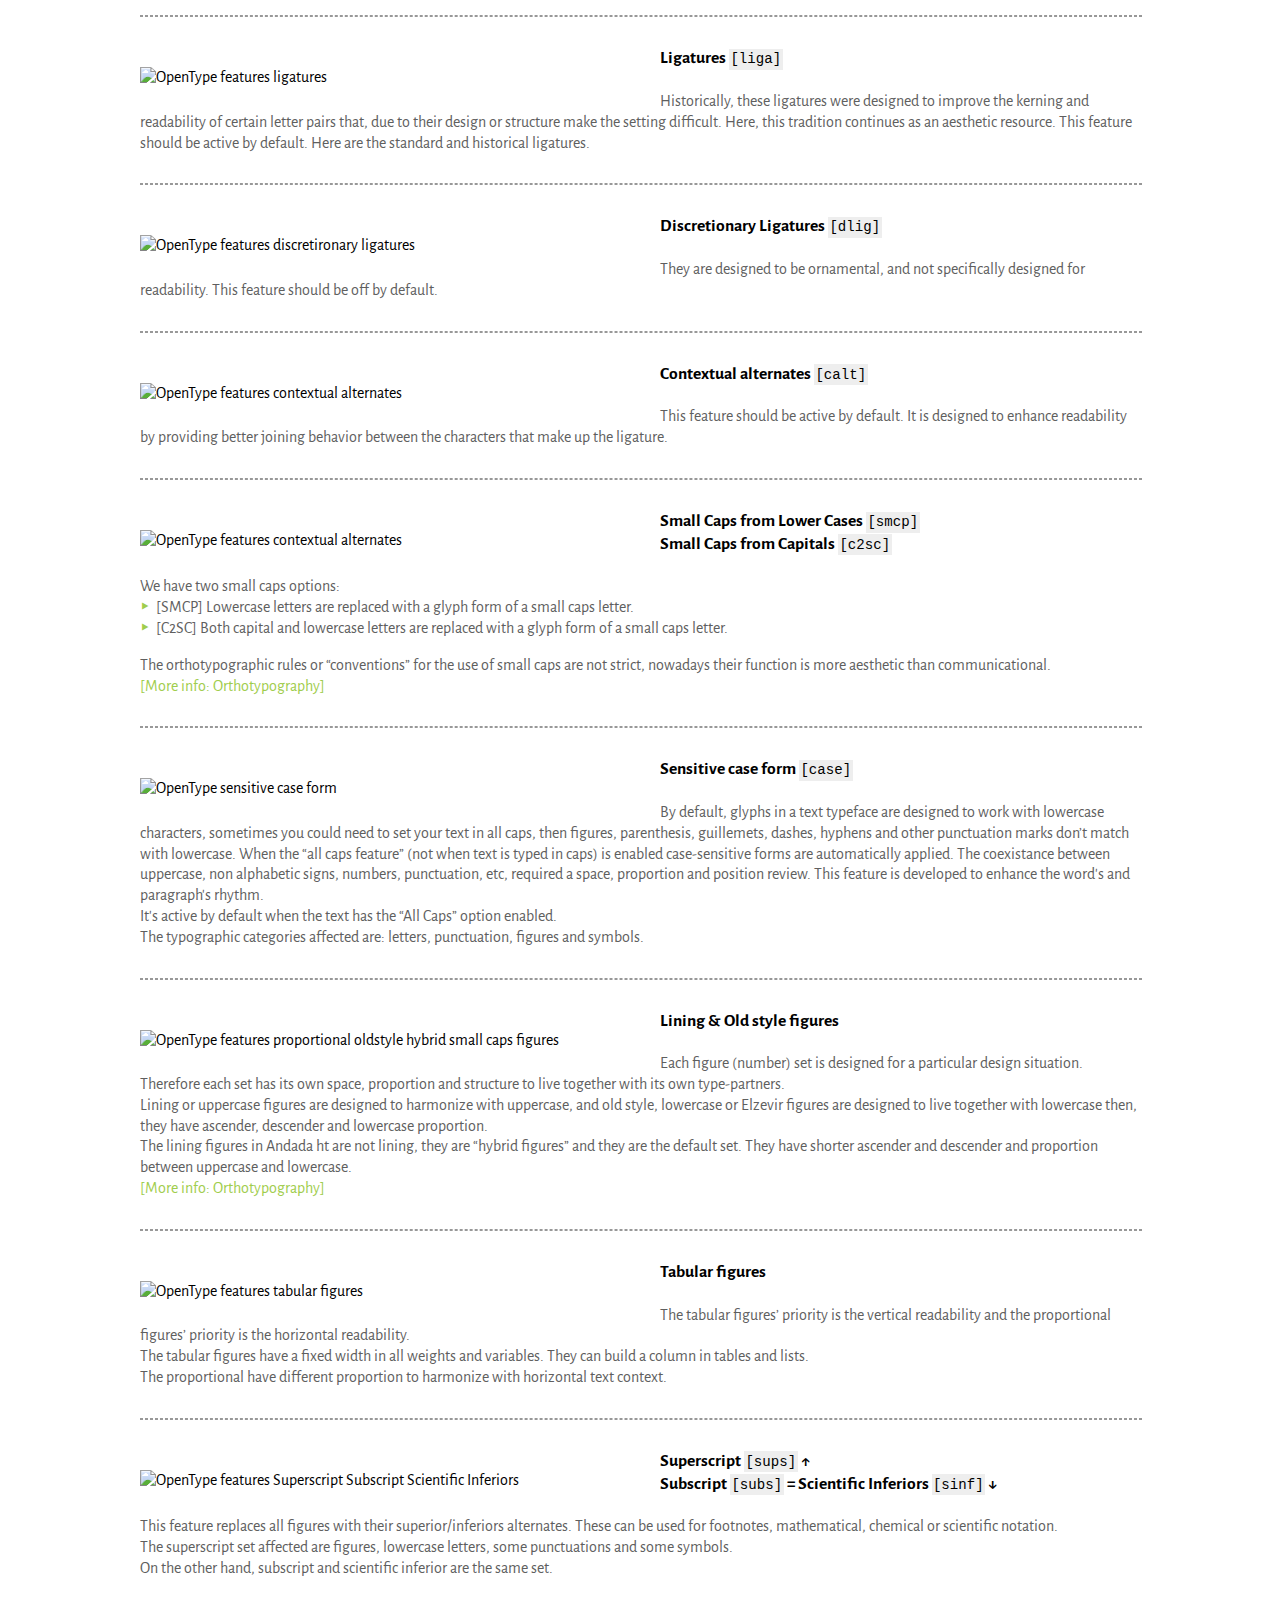
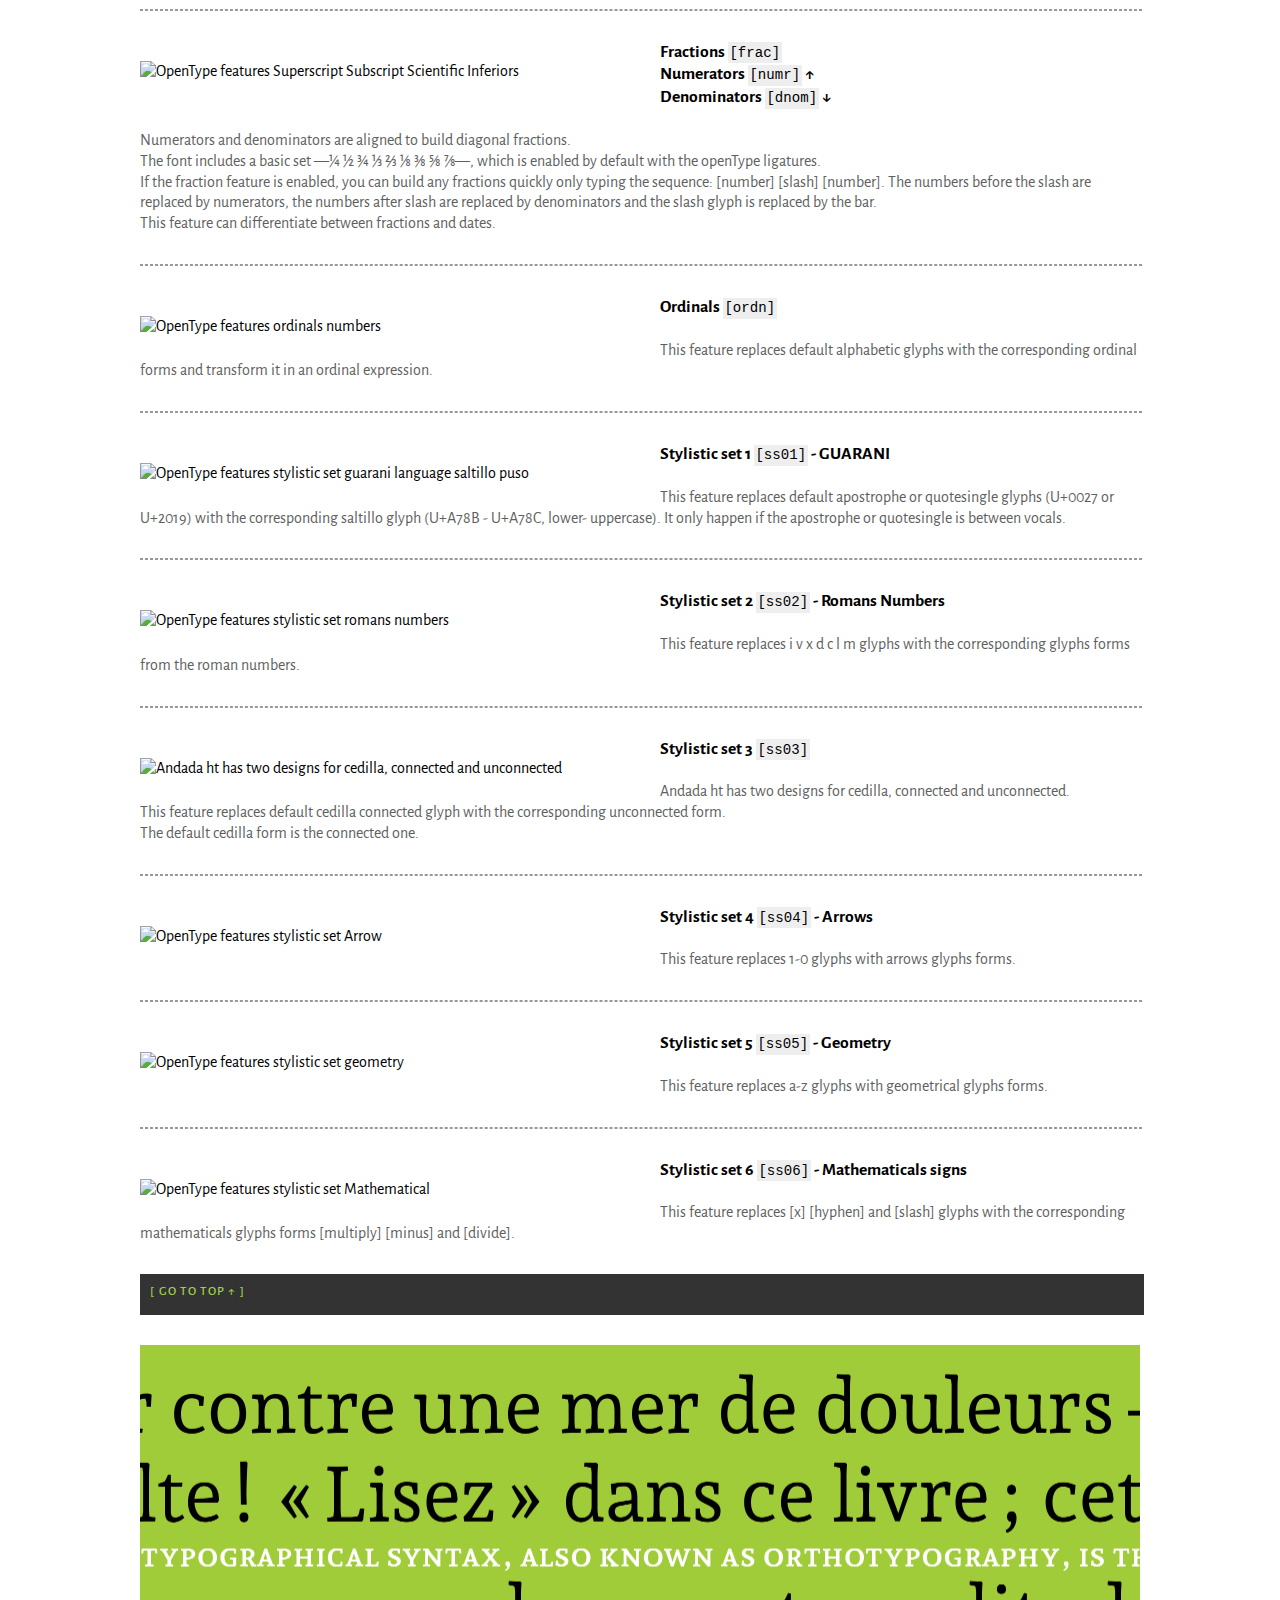
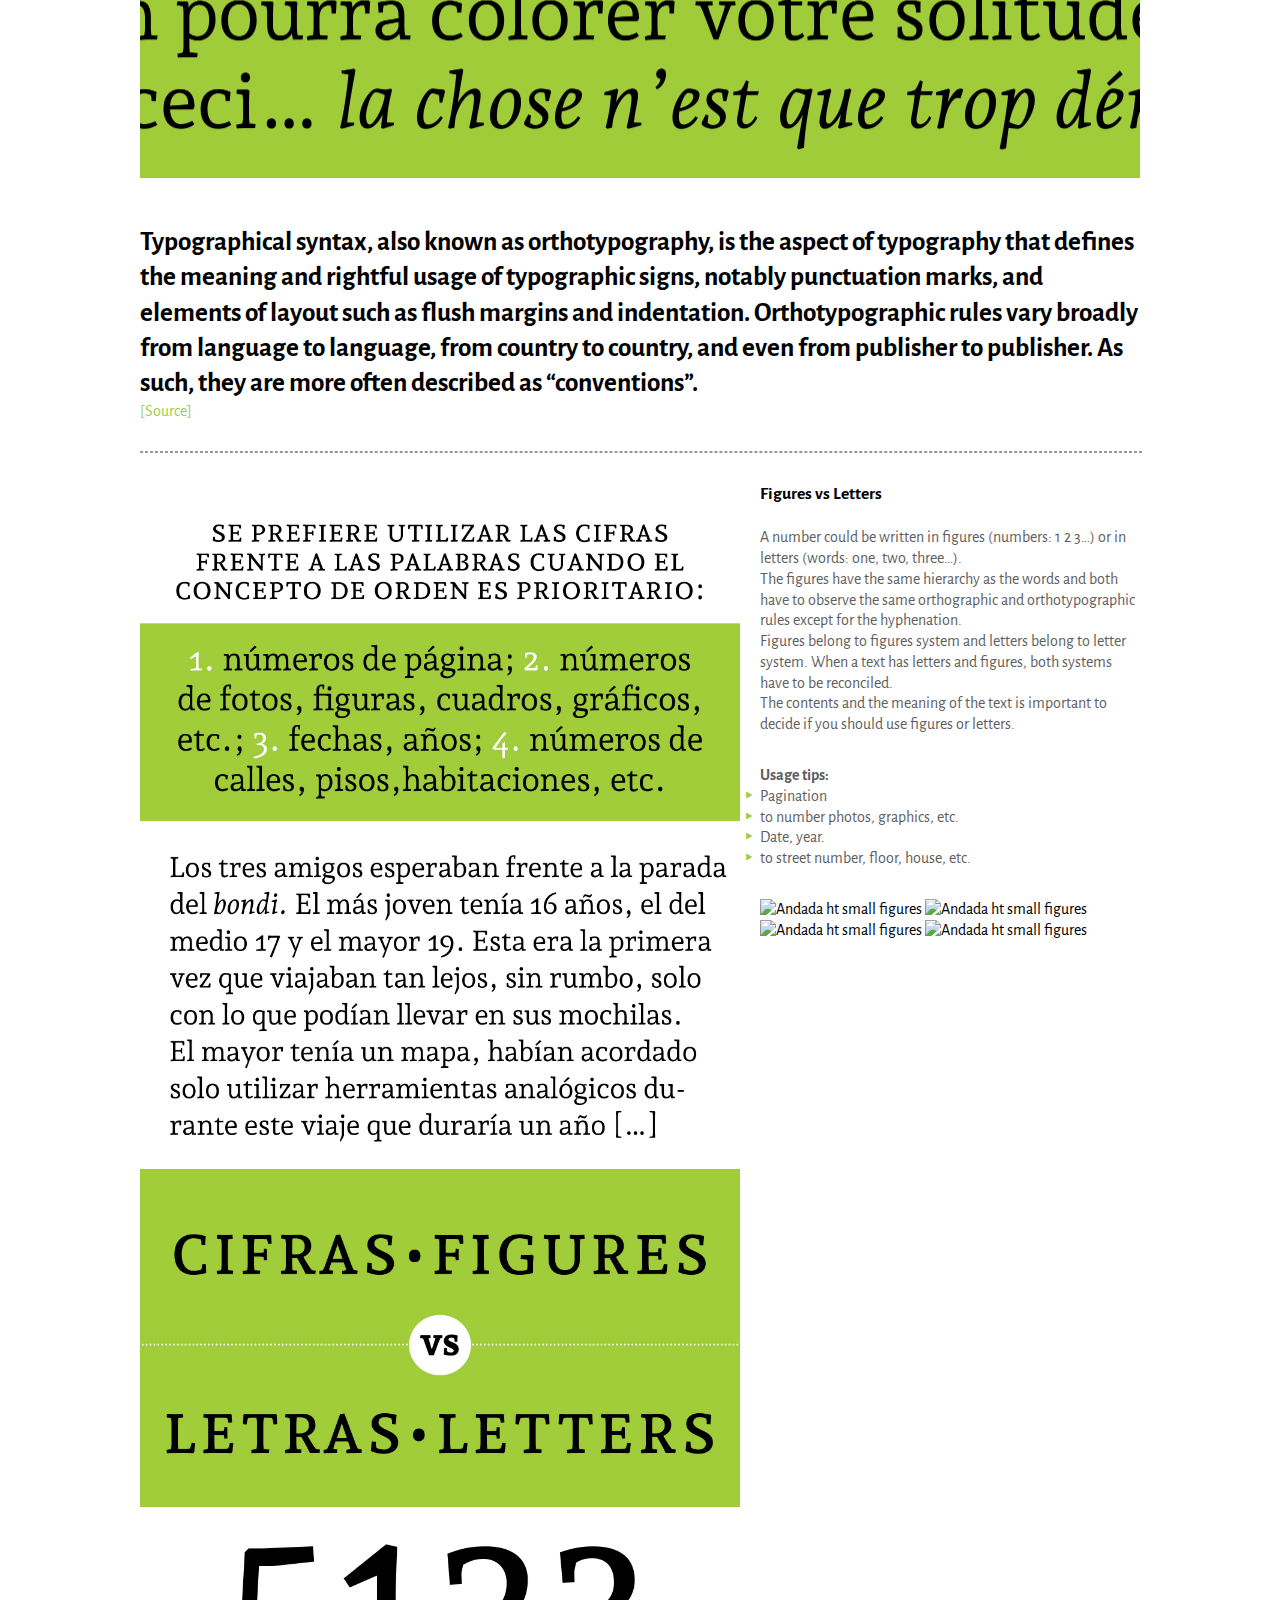
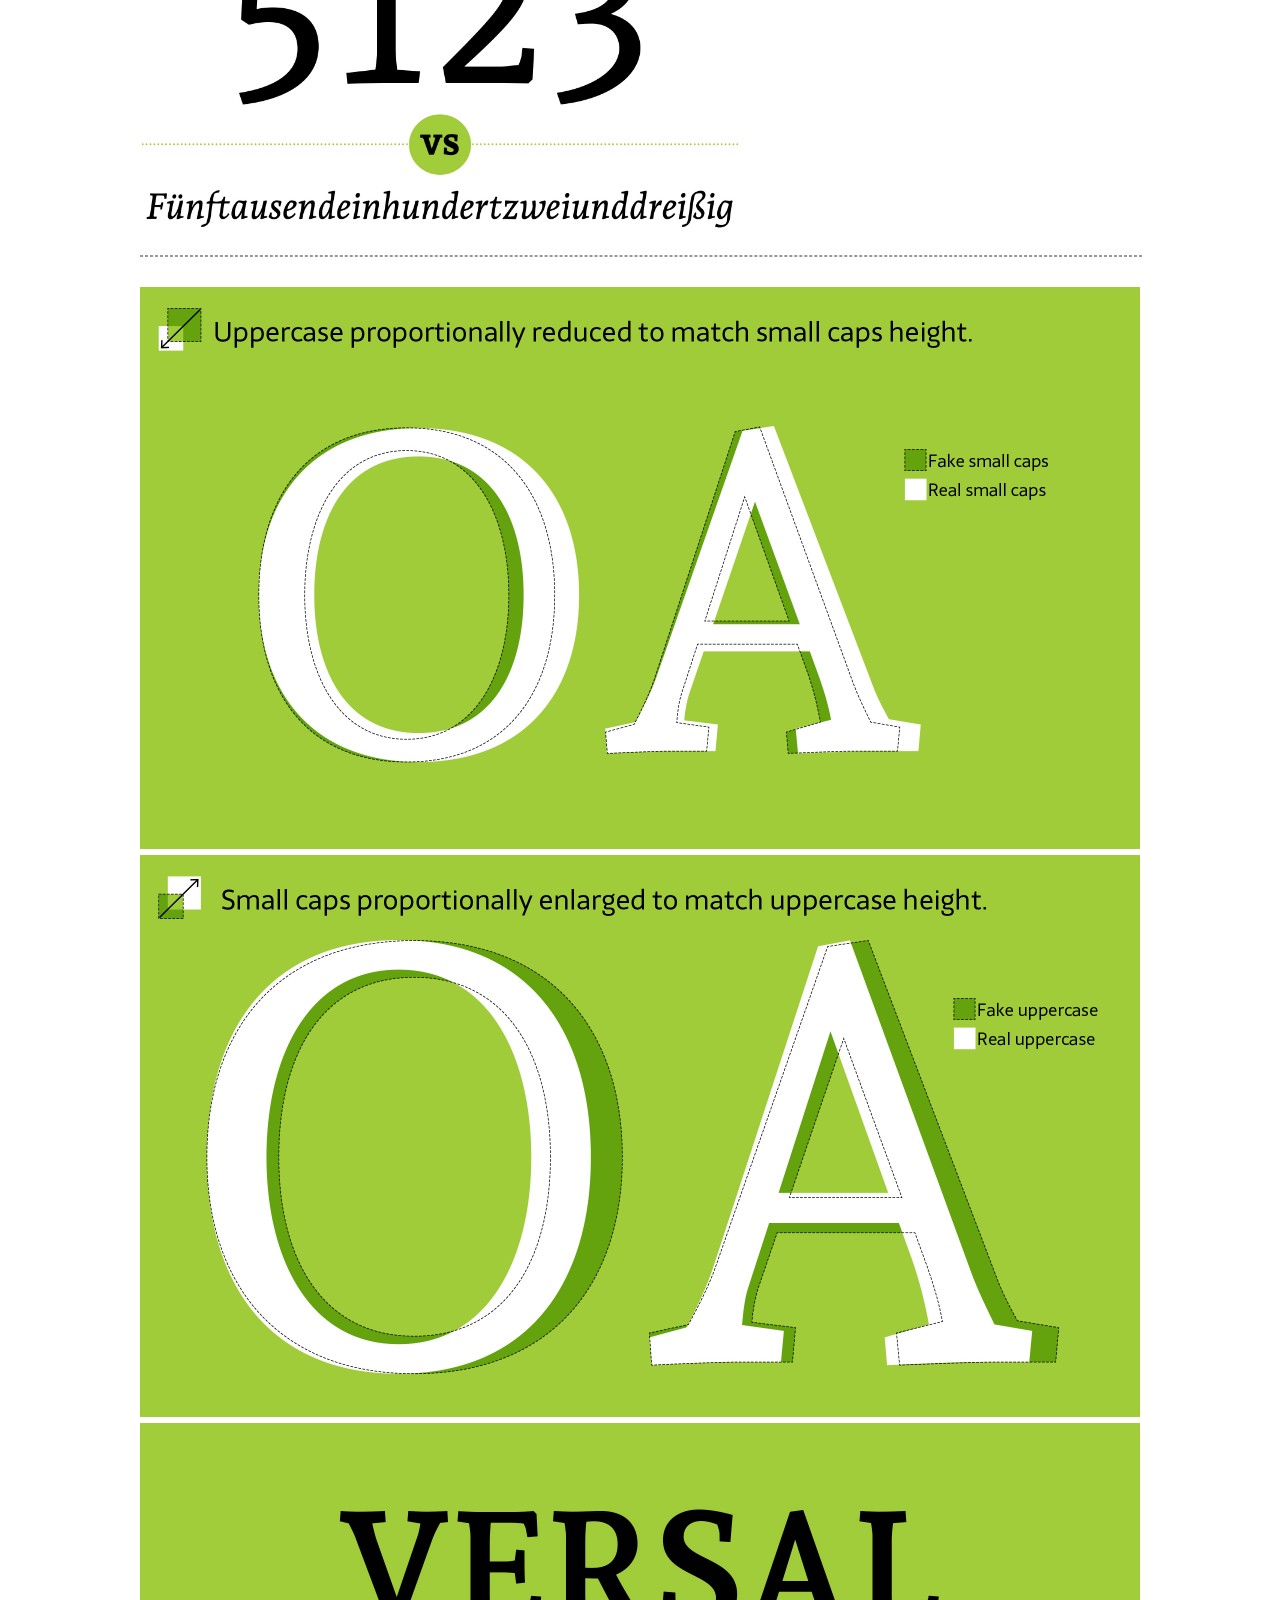
==== commit 722f0e75: "add SIL OPEN FONT LICENSE Version 1.1" ====
--- a/index.html
+++ b/index.html
@@ -105,6 +105,7 @@
 							<li><strong>Created:</strong> 2010</li>
 							<li><strong>Revision 1:</strong> 2015</li>
 							<li><strong>Revision 2:</strong> 2019</li>
+							<li><strong>Revision 3:</strong> 2021</li>
 						</ul>
 
 						<ul class="green">
@@ -118,7 +119,7 @@
 
 						<ul class="green">
 						<li><strong>Language support:</strong> Latin Plus</li>
-						<!-- <li><strong>License Types:</strong> Desktop, Webfont</li> -->
+						<li><strong>License Types:</strong> SIL OPEN FONT LICENSE Version 1.1</li> -->
 						</ul>
 					</div>
 				</div>
@@ -216,7 +217,9 @@
 	<section id="Aboutfont">
 
 		<div class="container">
-			<figure><img src="img/web_novedades-avane-e.jpg"></figure>
+			<figure>
+				<a href="https://fonts.google.com/specimen/Andada+Pro?query=andada" target="_blank">
+					<img src="img/web_novedades-avane-e-googlefonts.png"></a></figure>
 
 
 
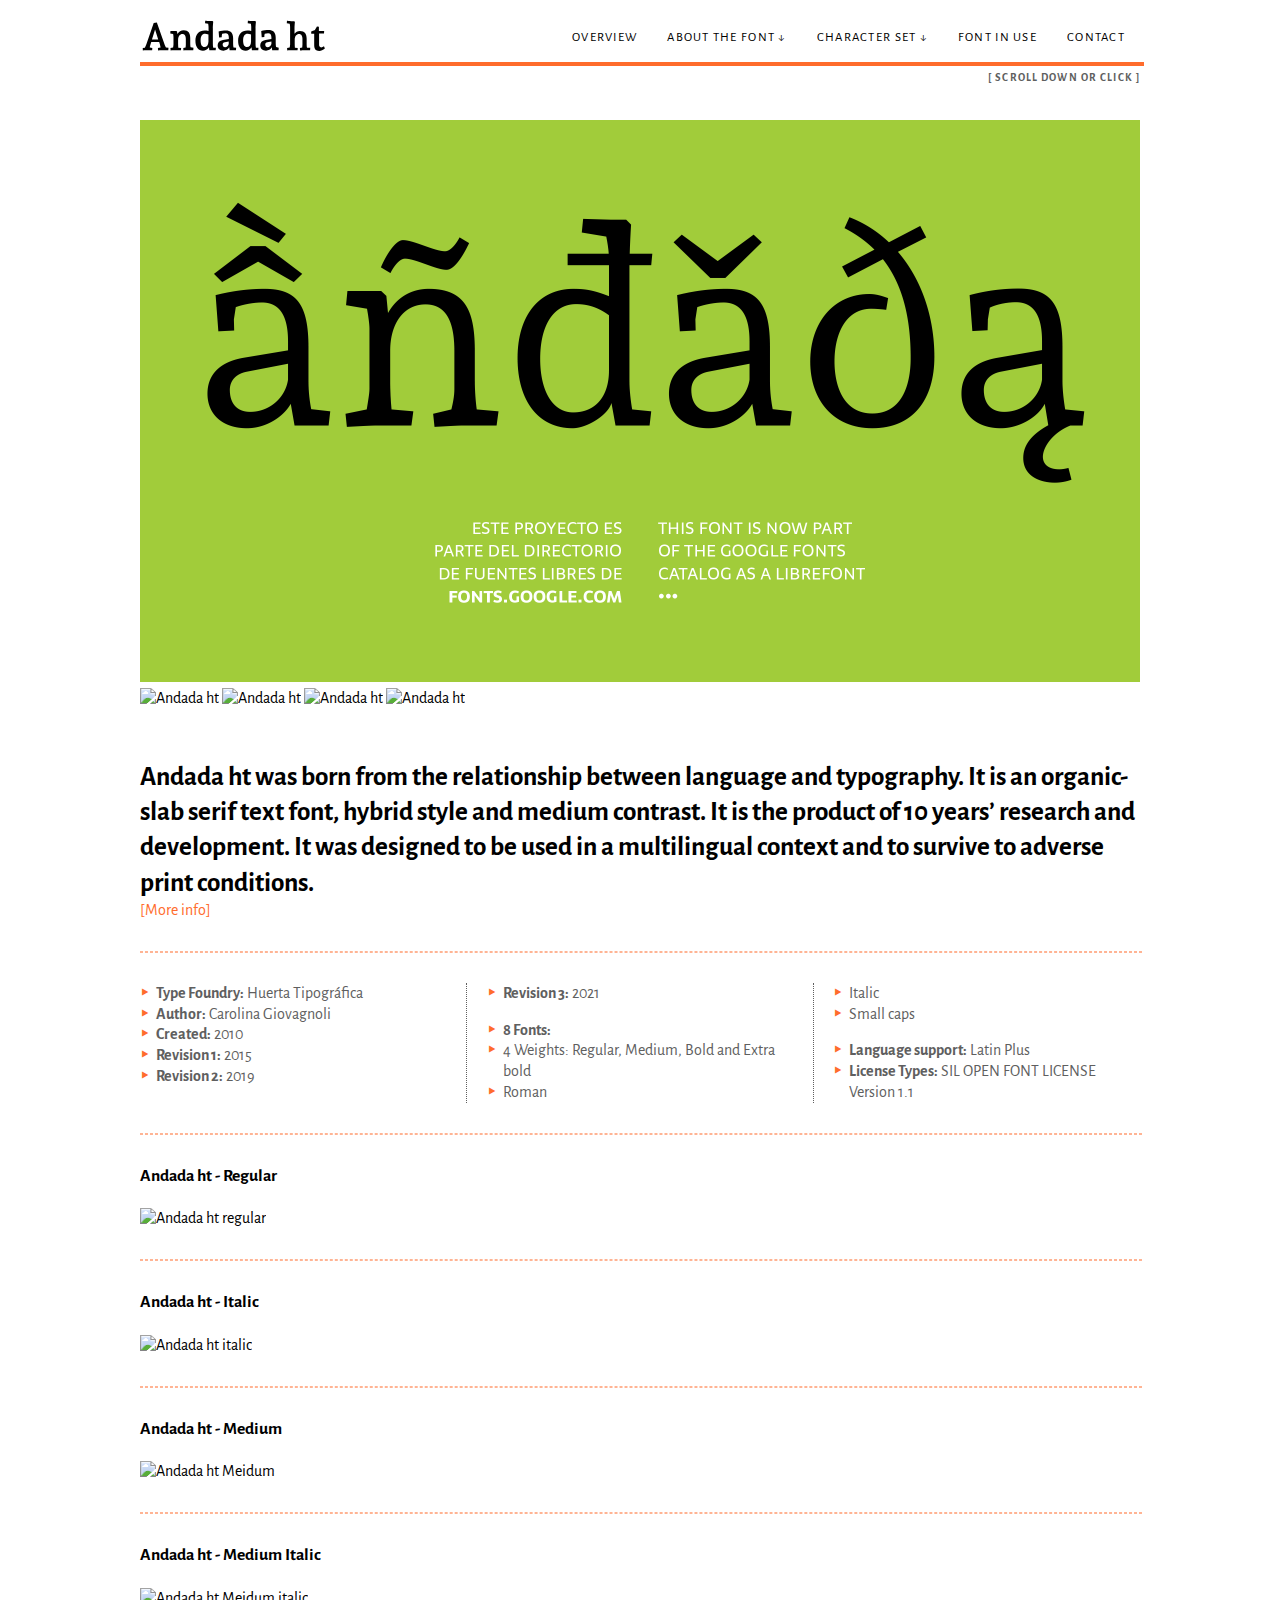
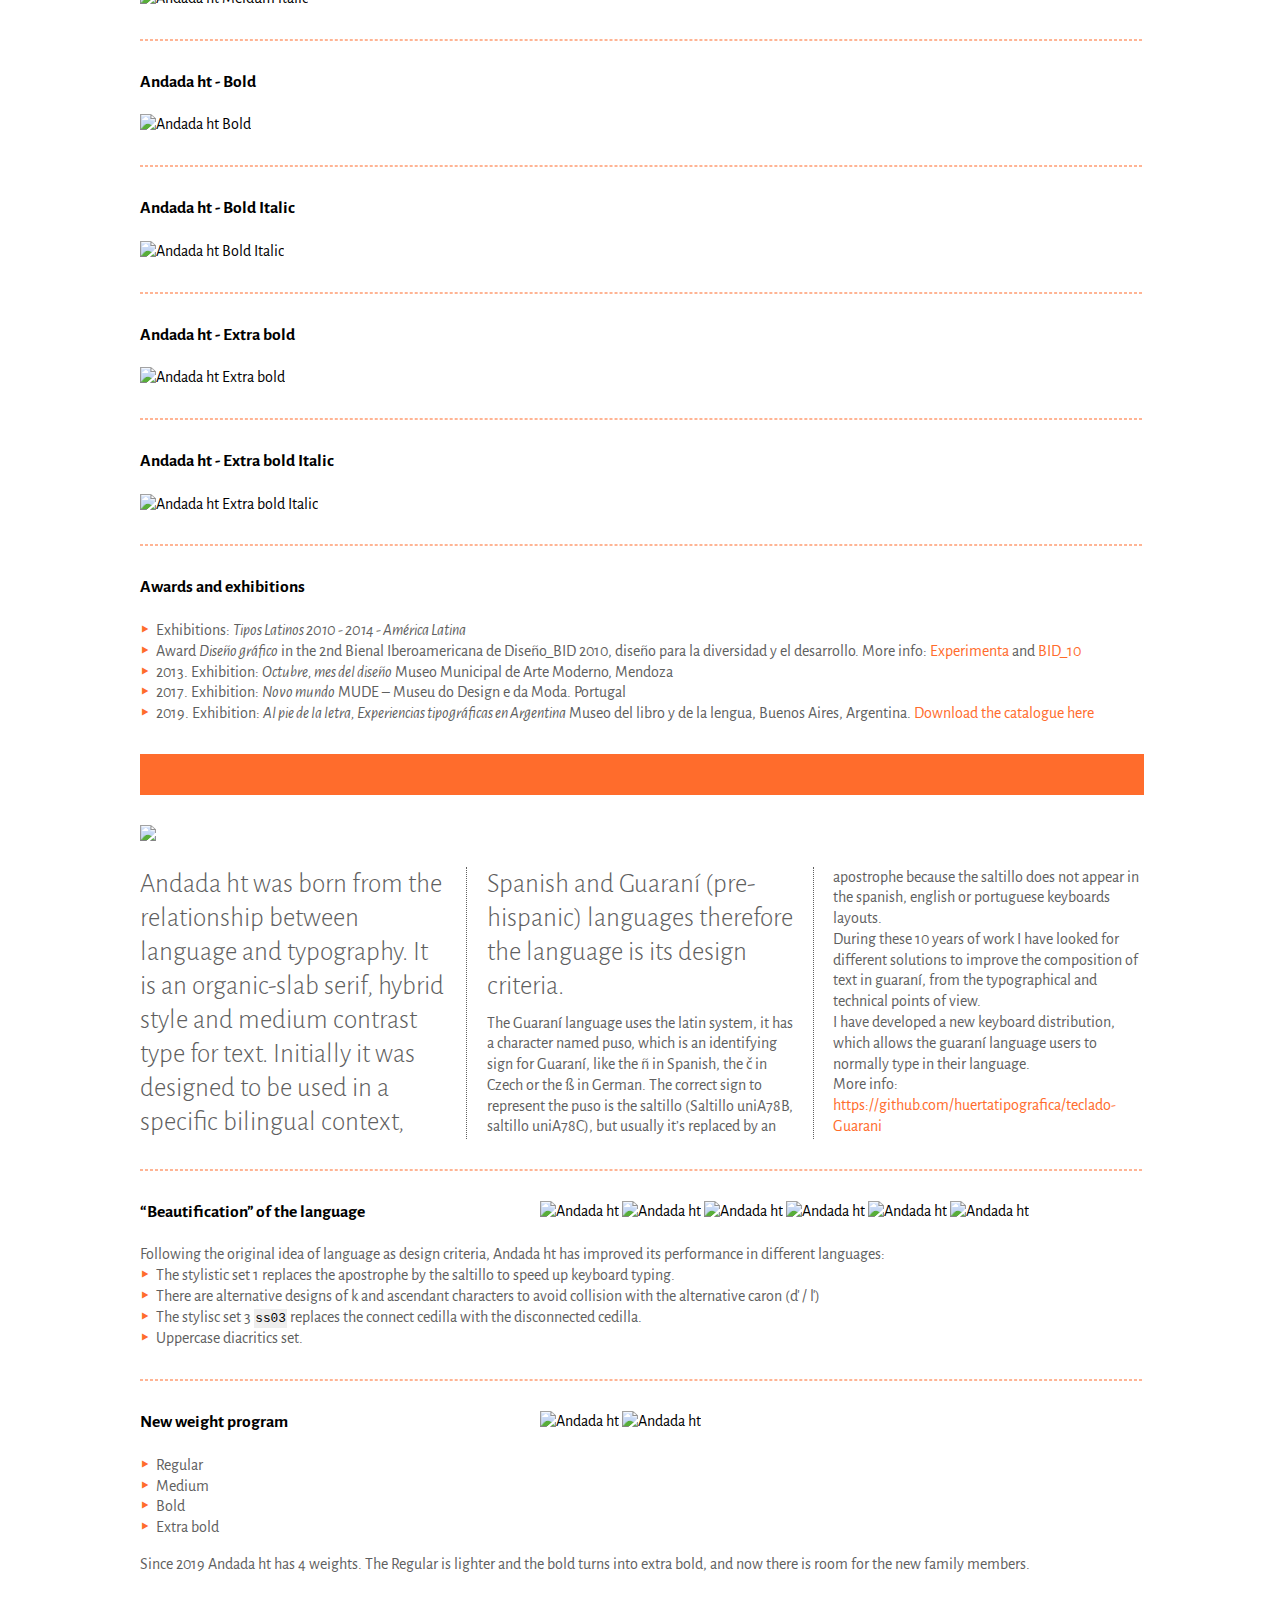
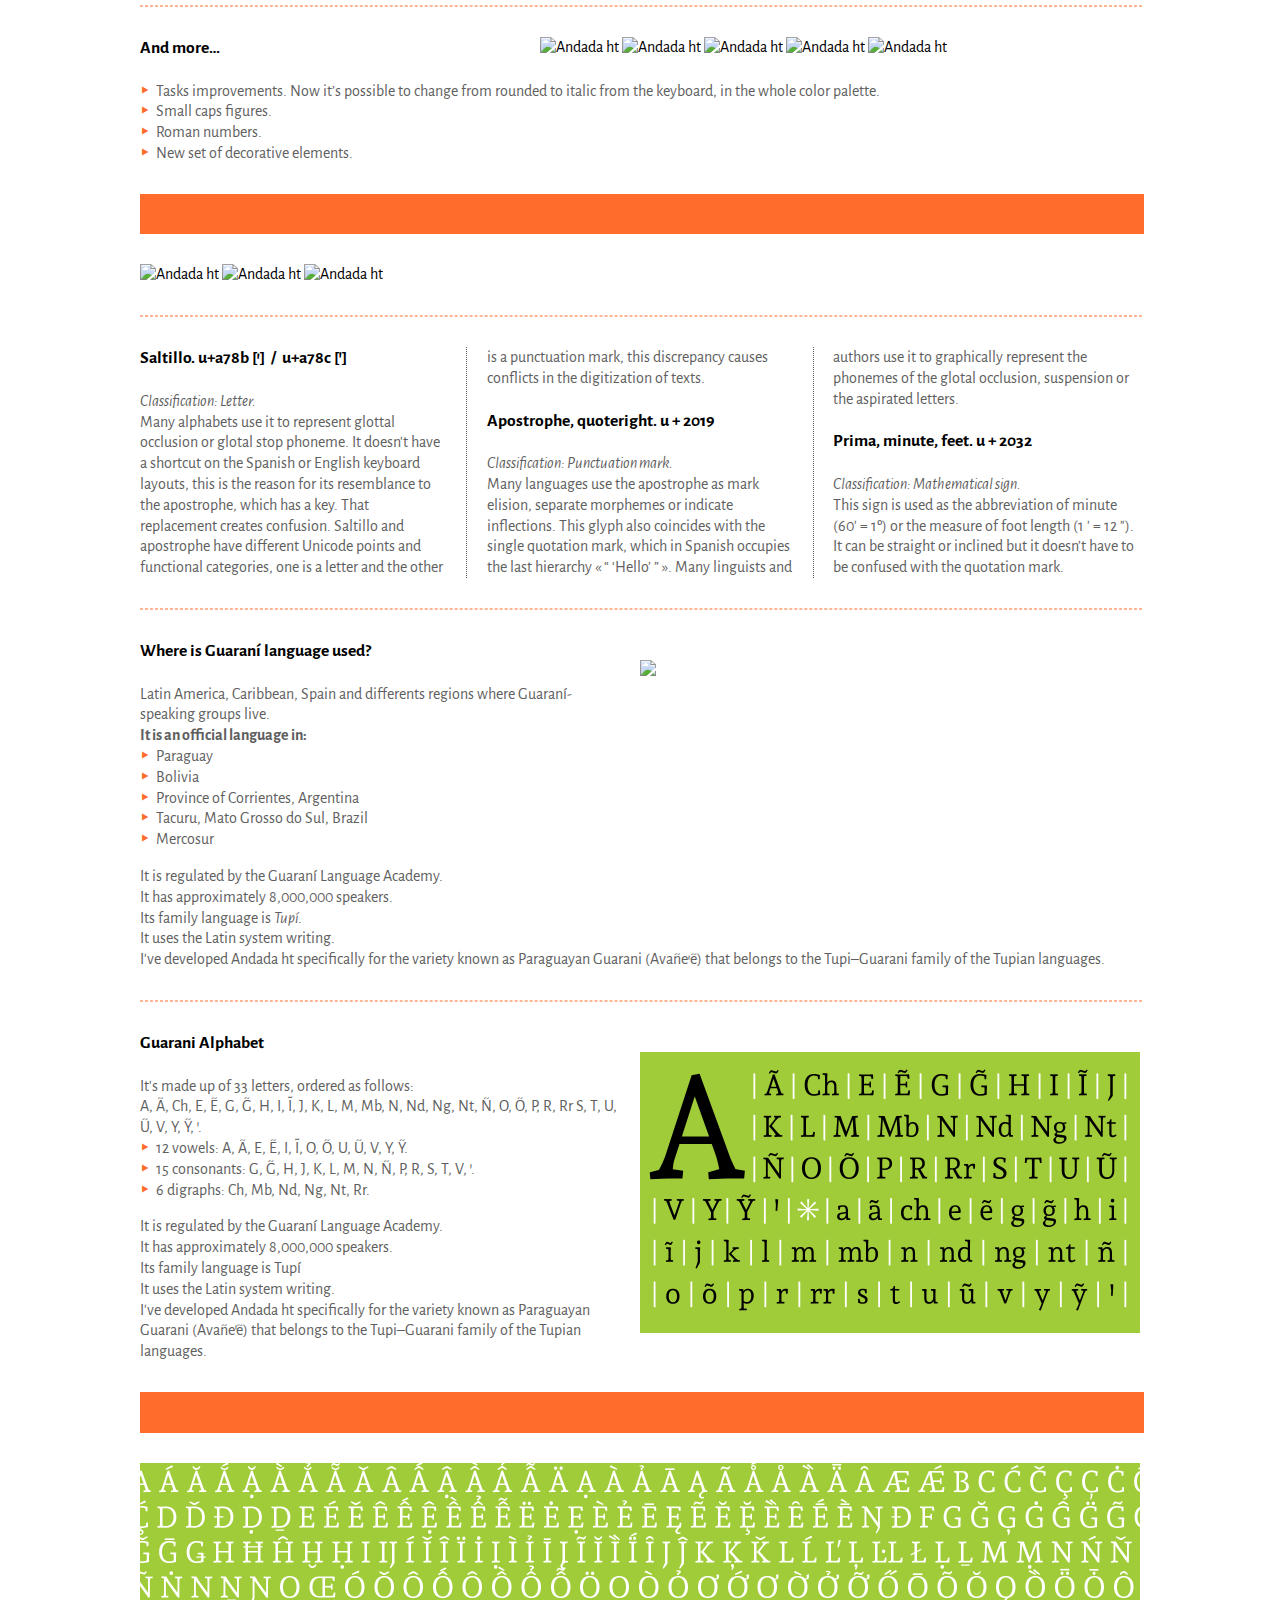
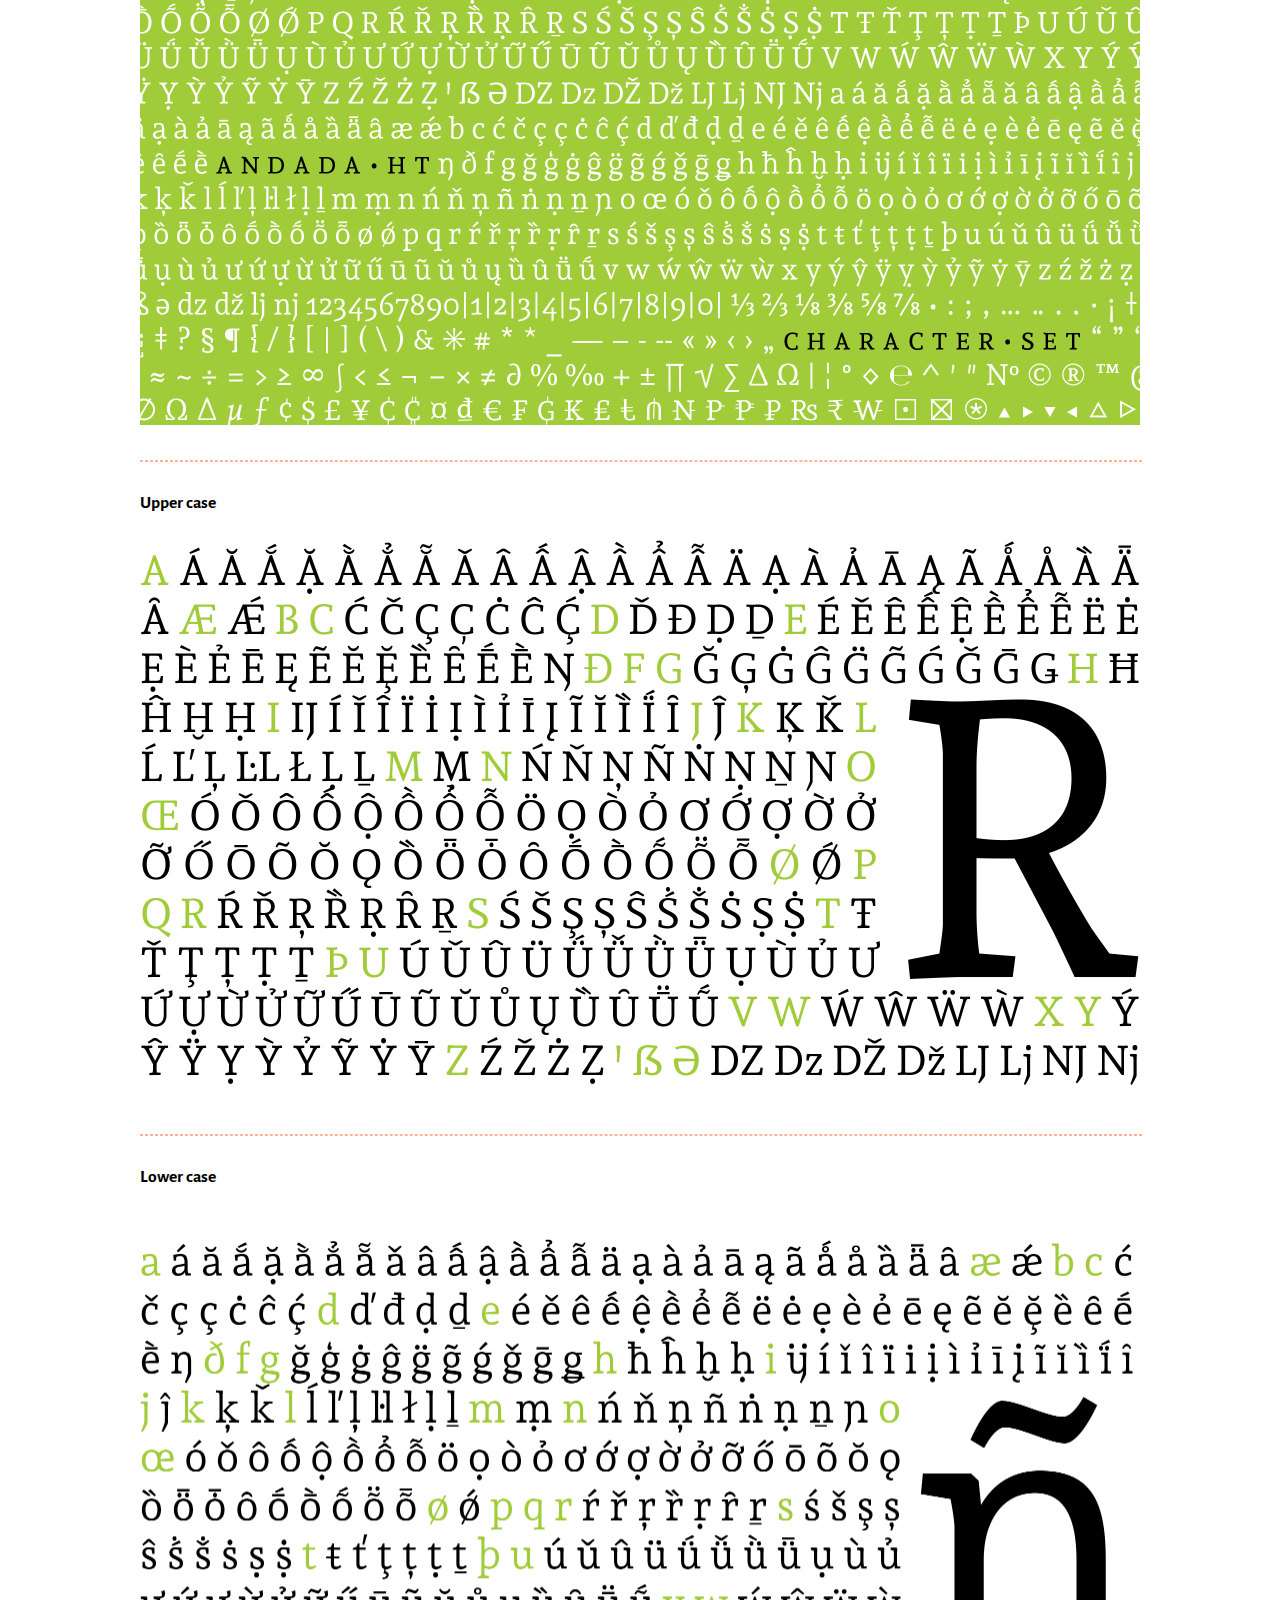
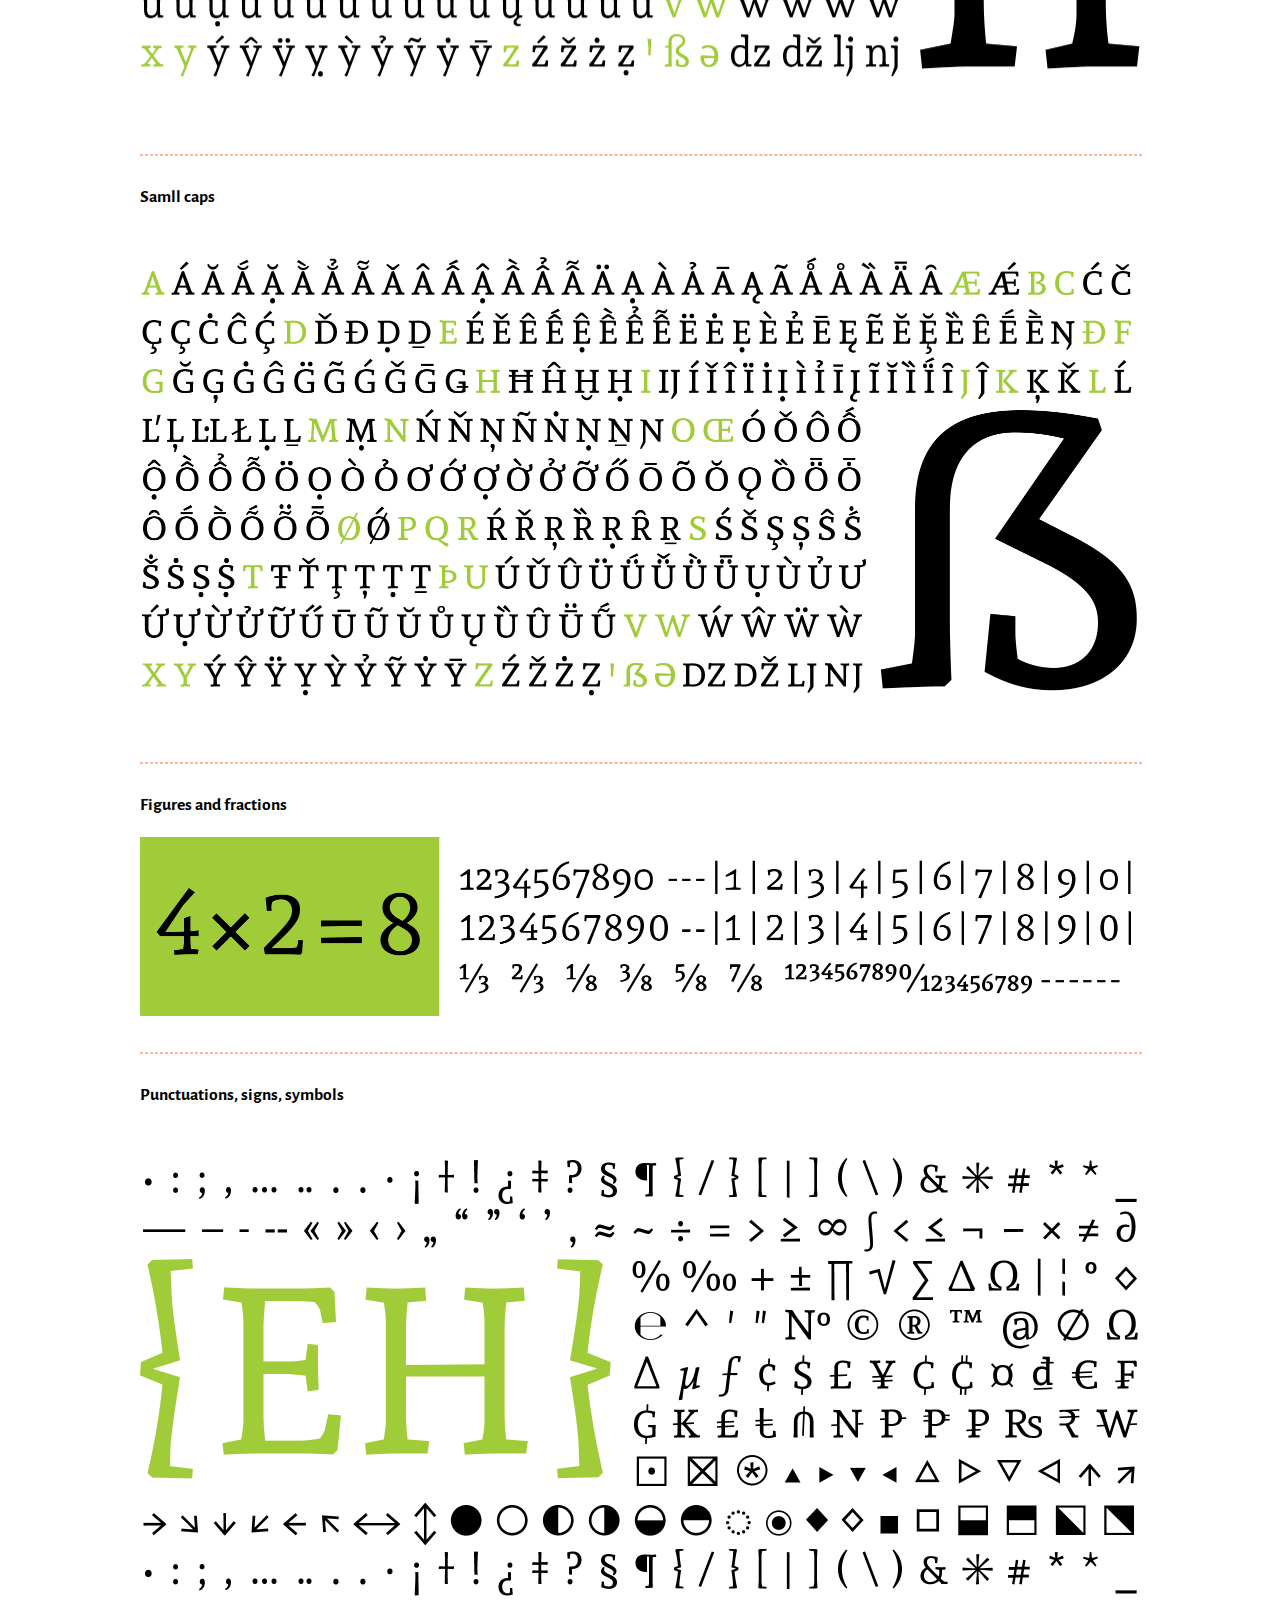
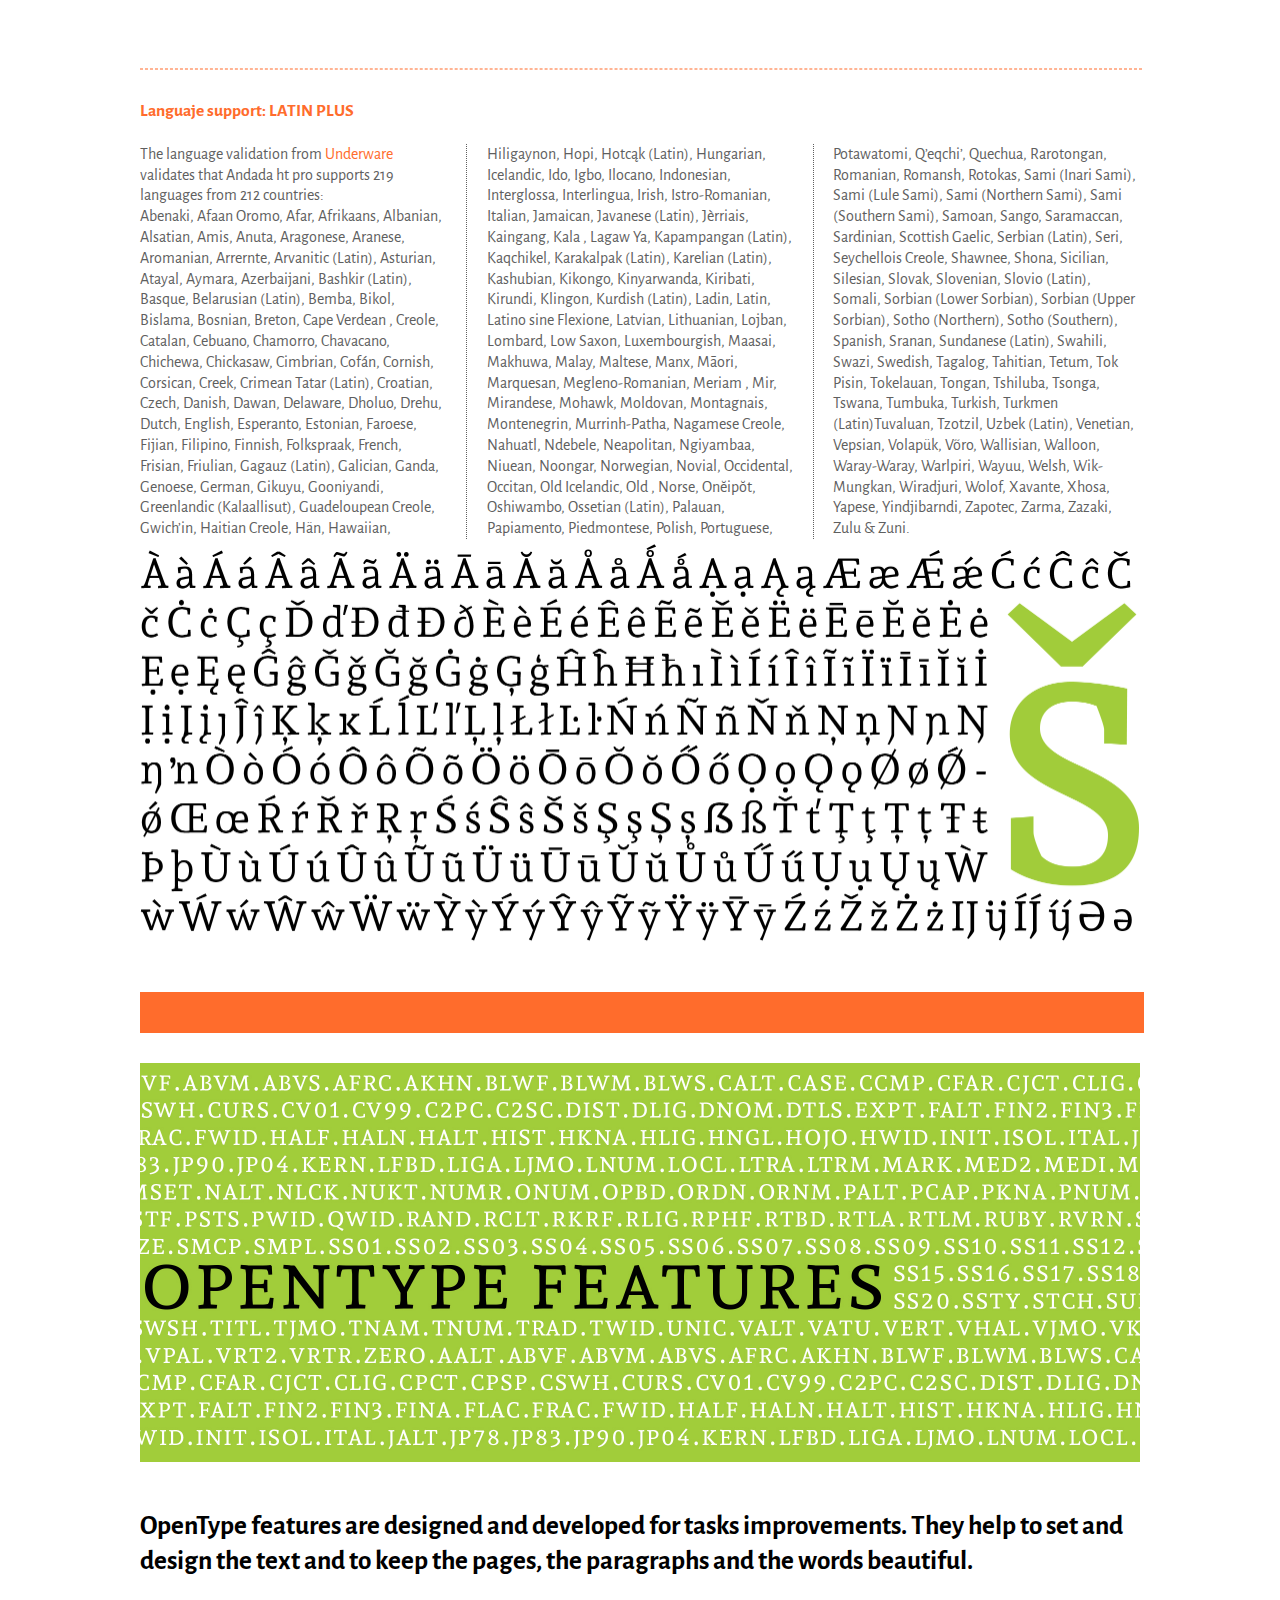
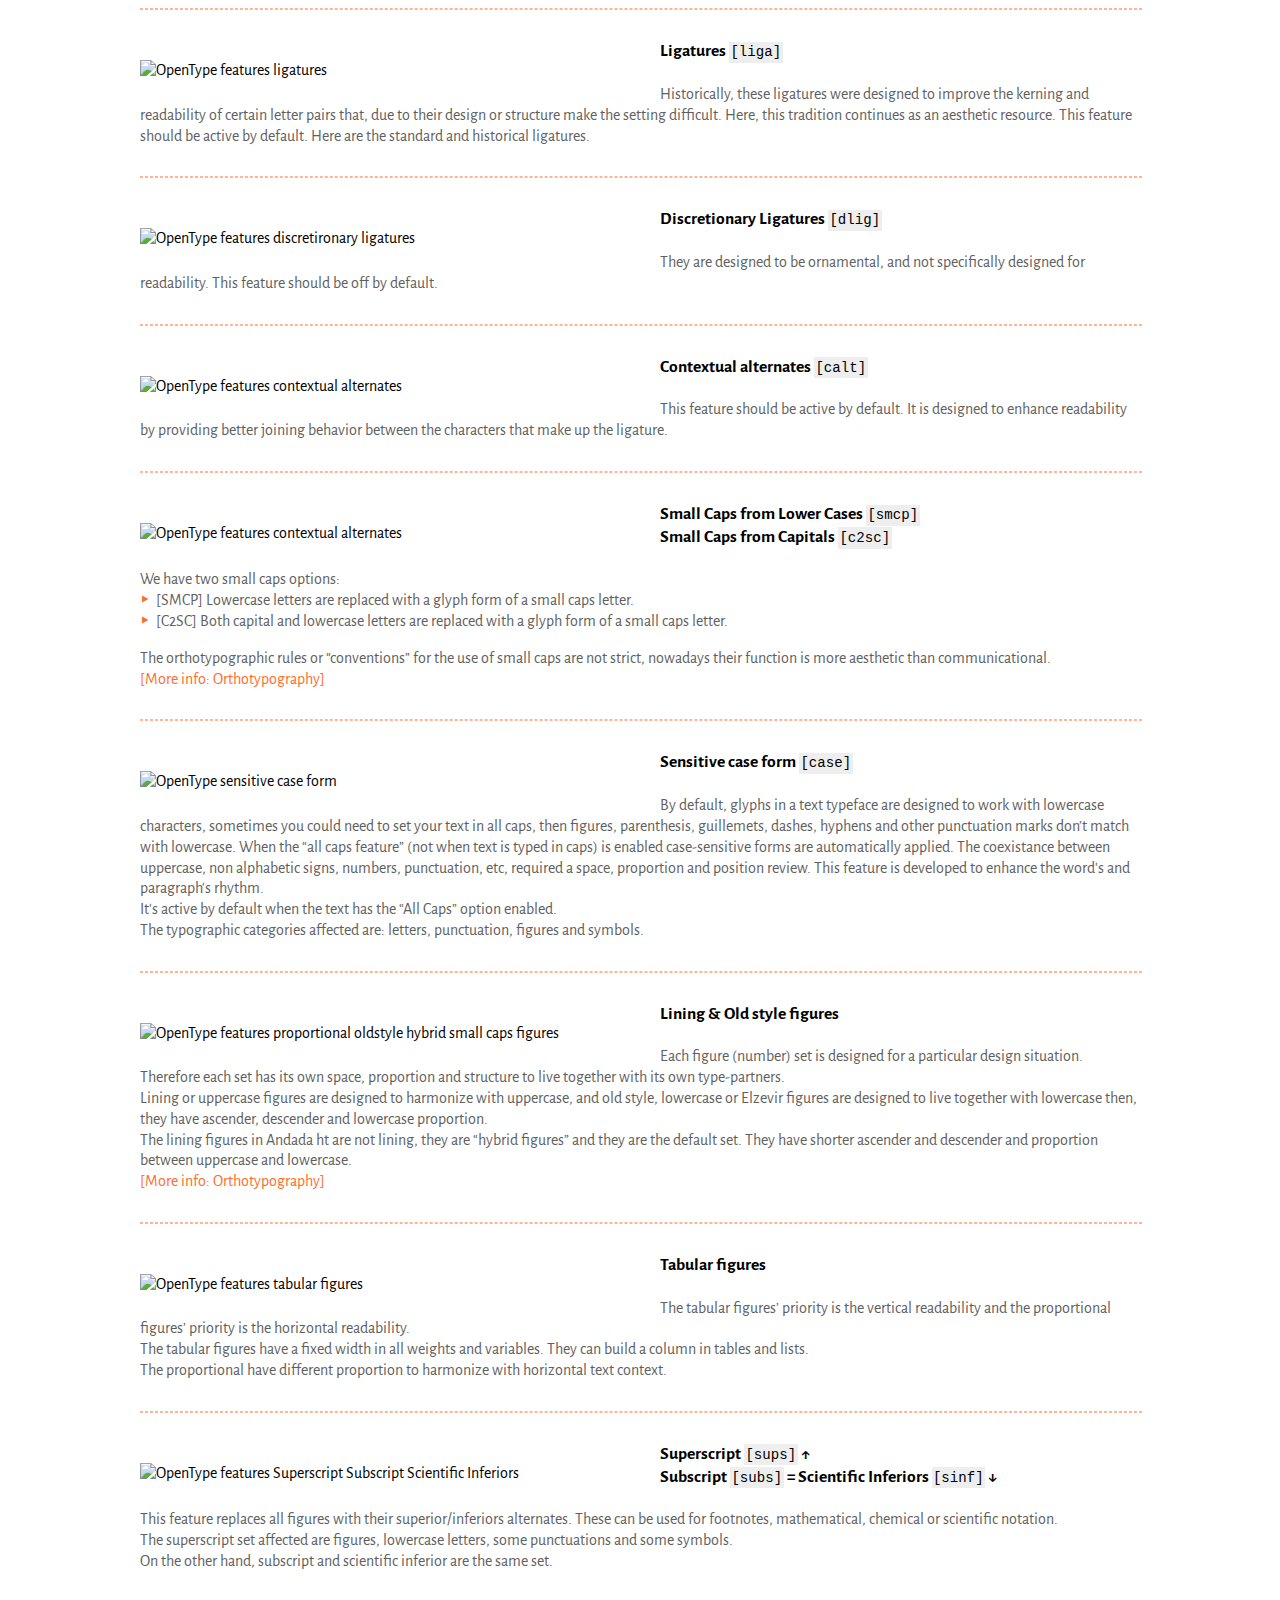
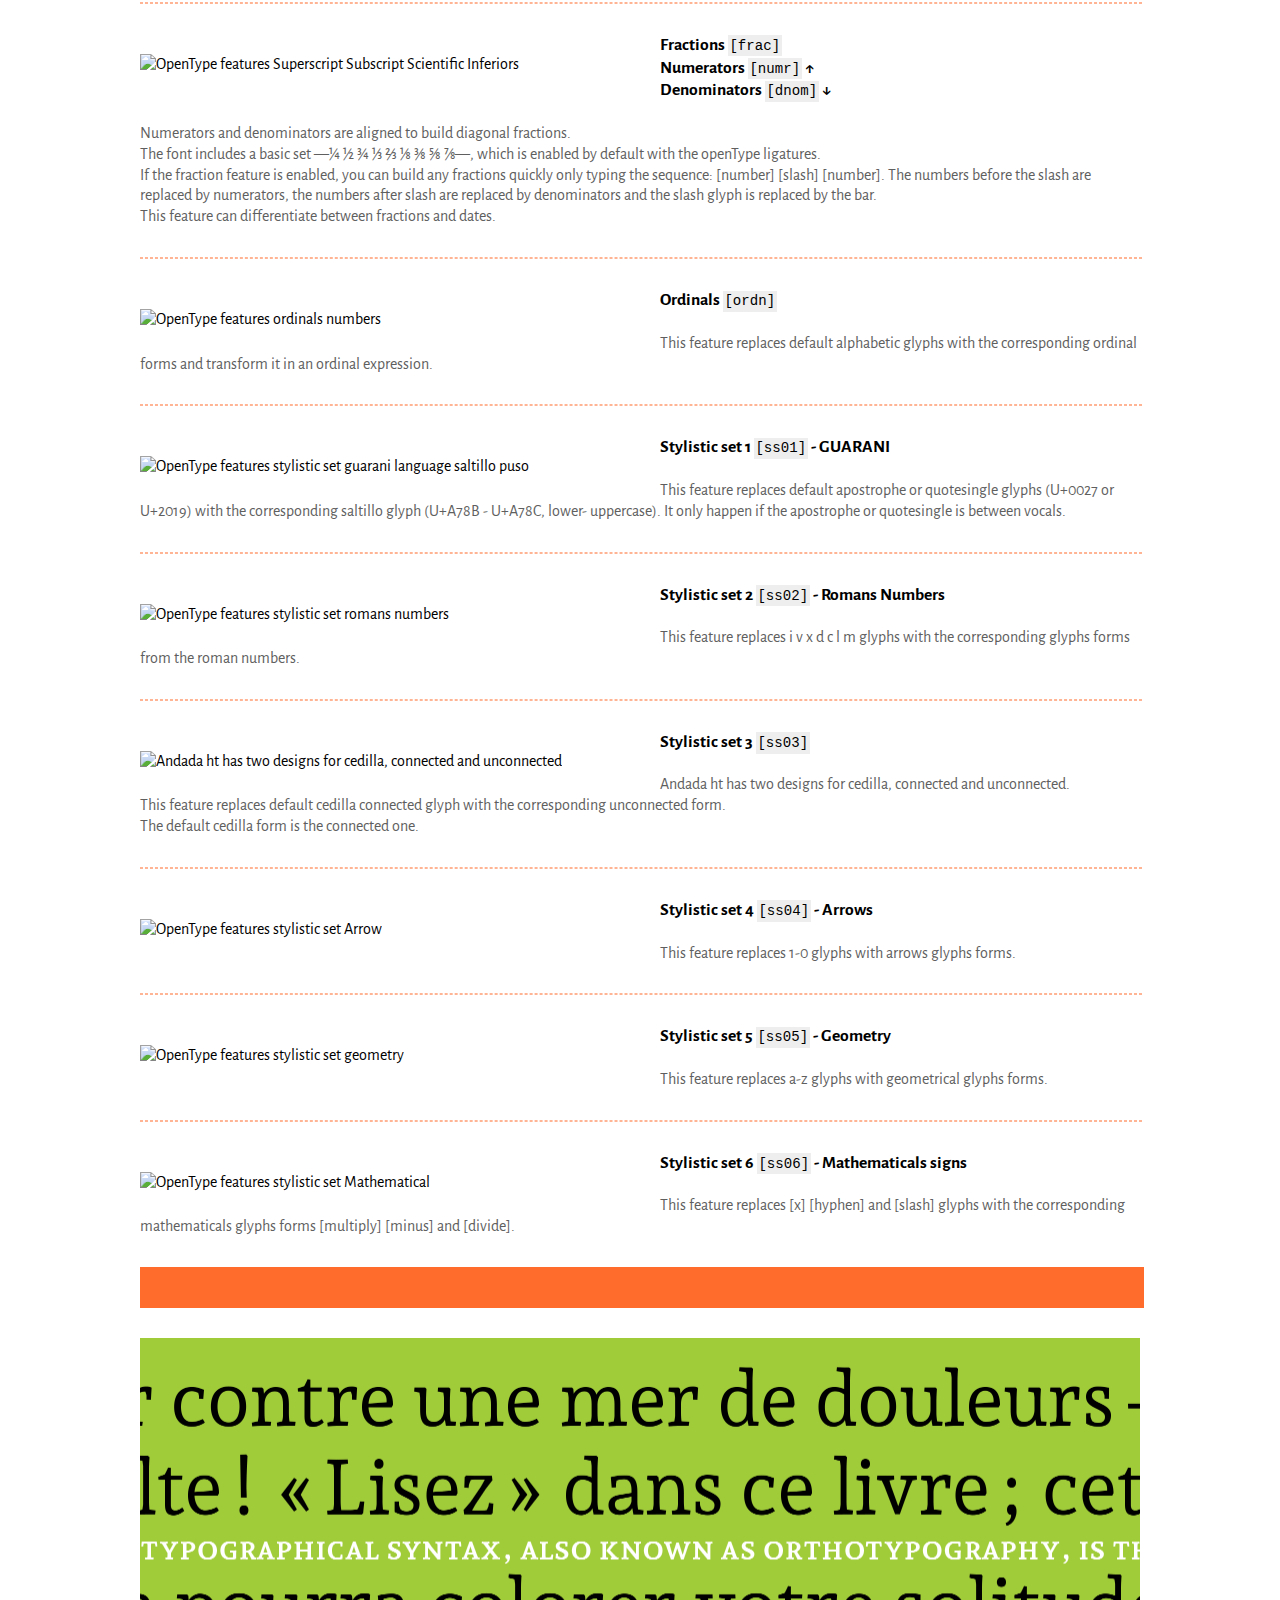
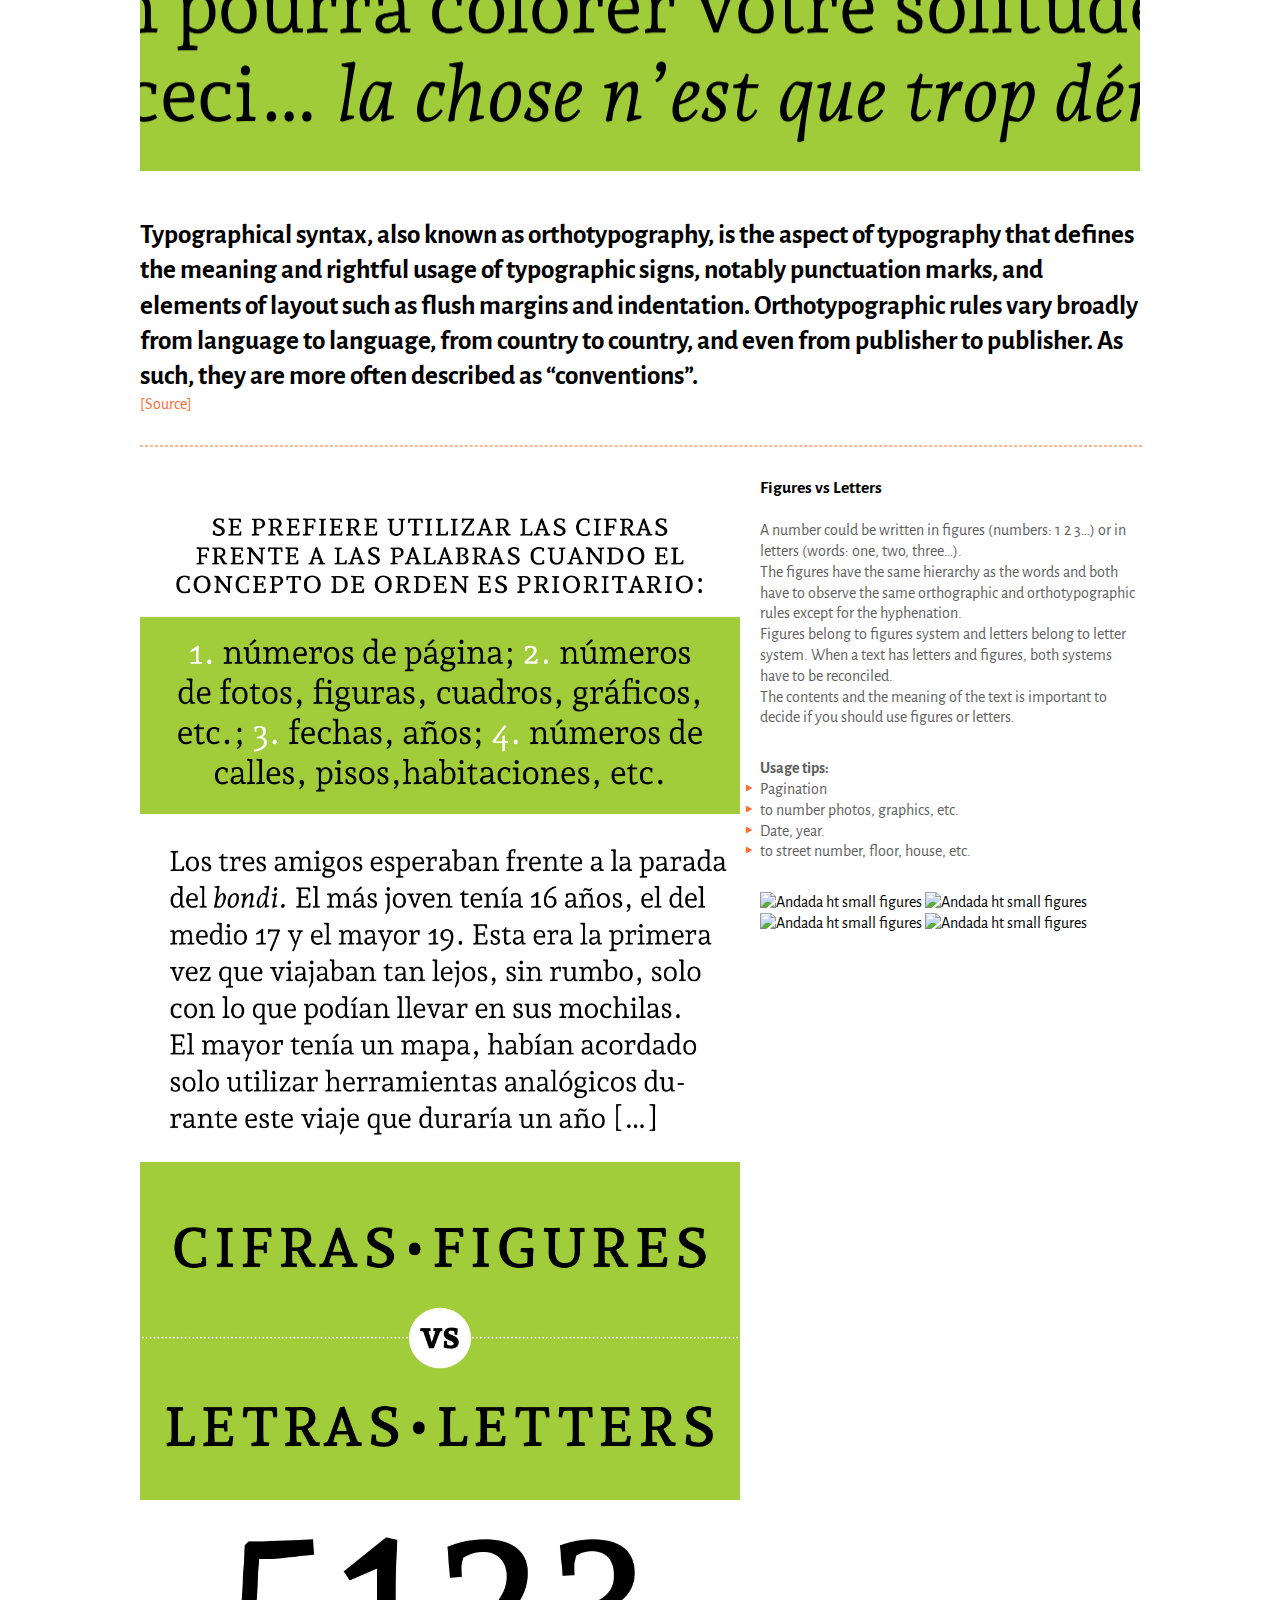
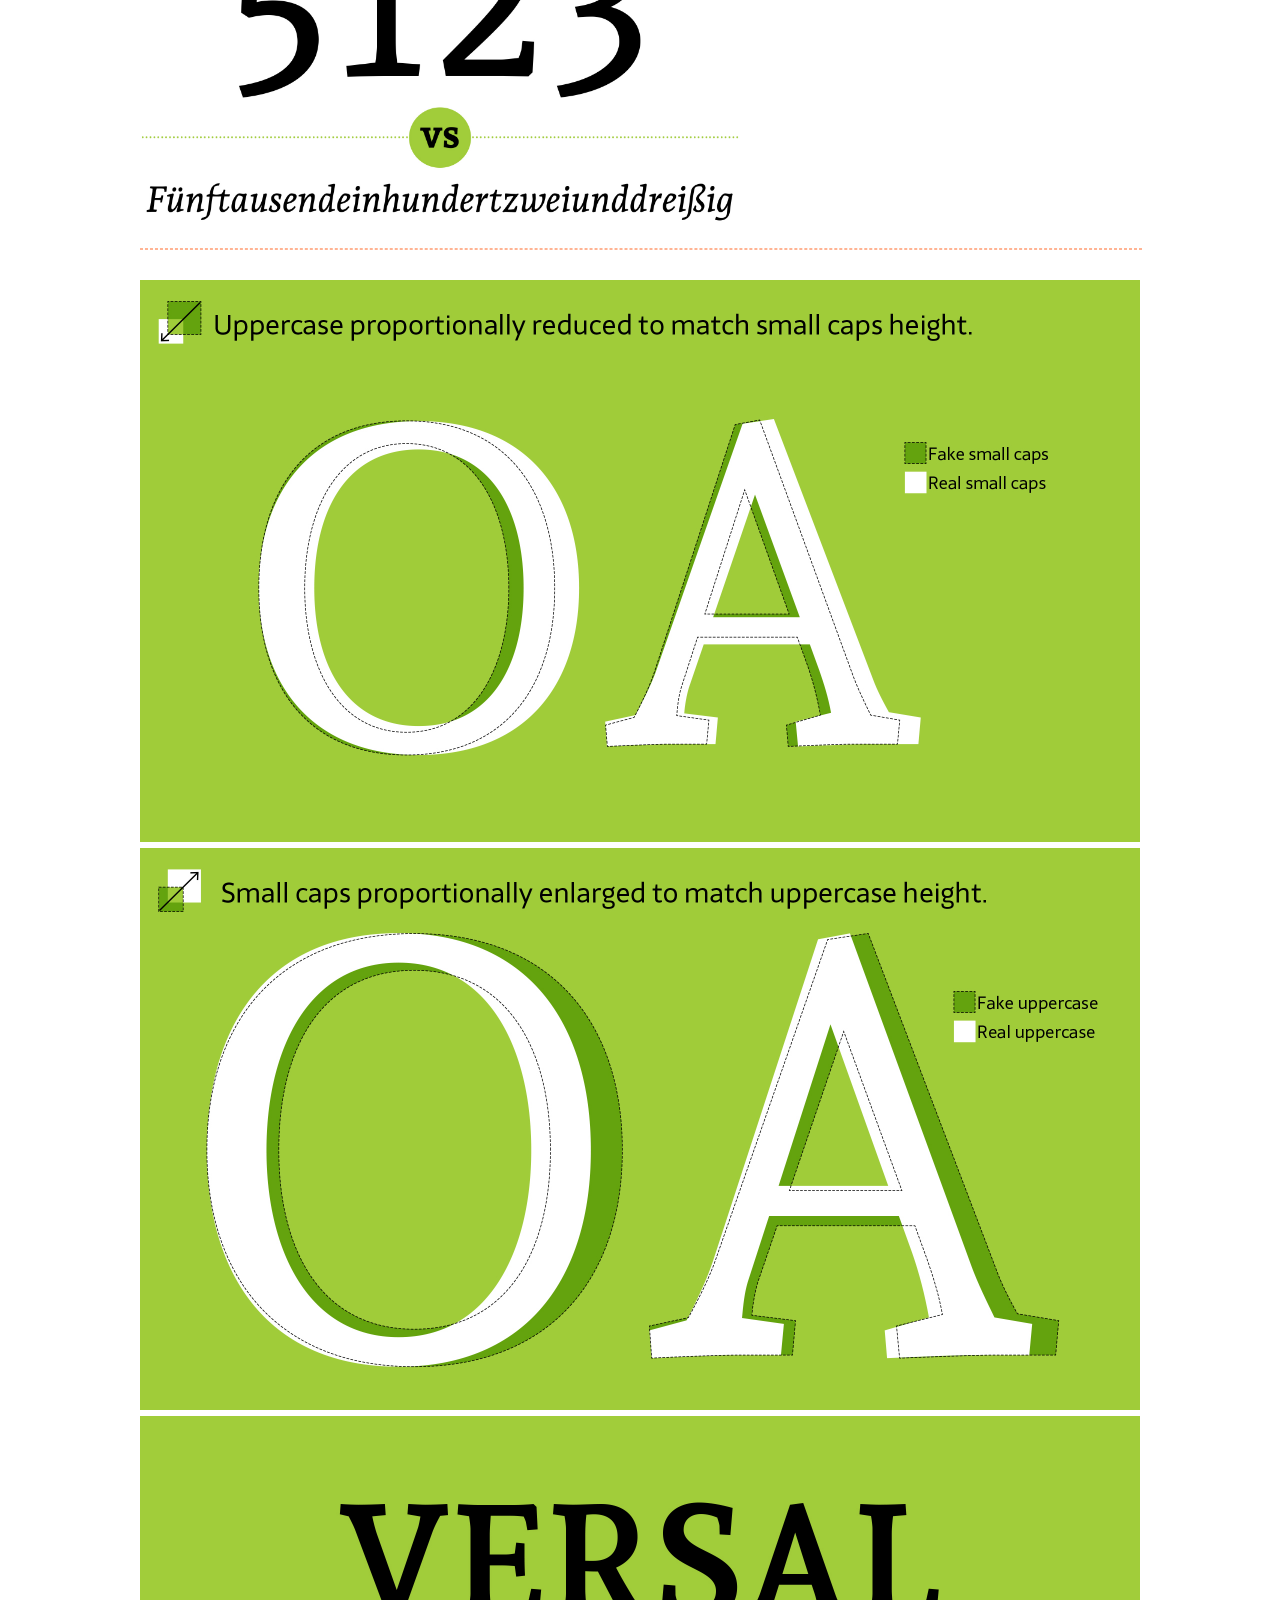
==== commit 593104d2: "cambio de colores" ====
--- a/index.html
+++ b/index.html
@@ -119,7 +119,7 @@
 
 						<ul class="green">
 						<li><strong>Language support:</strong> Latin Plus</li>
-						<li><strong>License Types:</strong> SIL OPEN FONT LICENSE Version 1.1</li> -->
+						<li><strong>License Types:</strong> SIL OPEN FONT LICENSE Version 1.1</li>
 						</ul>
 					</div>
 				</div>
--- a/style.css
+++ b/style.css
@@ -38,14 +38,14 @@
 }
 
 hr {
-    color: rgb(51 51 51);
+    color: rgb(255 108 44);
     border: 2px solid;
     width: 100%;
     max-width: 1000px;
 }
 
 section hr {
-    color: rgb(51 51 51);
+    color: rgb(255 108 44);
     opacity: 0.5;
     border: 0.5px dashed;
     width: 100%;
@@ -103,13 +103,13 @@
     font-weight: 500;
     letter-spacing: 0.1em;
     text-decoration: none;
-    background-color: rgb(51 51 51);
+    background-color: rgb(255 108 44);
     font-size: 0.8rem;
 }
 
 a {
     text-decoration: none;
-    color: rgb(159, 205, 77);
+    color: rgb(255, 108, 44);
 }
 
 p,
@@ -137,7 +137,7 @@
 }
 ul.green li::before {
     content: "\2023";
-    color: rgb(159, 205, 77);
+    color: rgb(255 108 44);
     font-weight: bold;
     display: inline-block;
     width: 1em;
@@ -338,7 +338,7 @@
 }
 
 .slidesjs-pagination li a:hover {
-    color: rgb(159, 205, 77);
+    color: rgb(255 108 44);
 }
 
 .slides .active {
